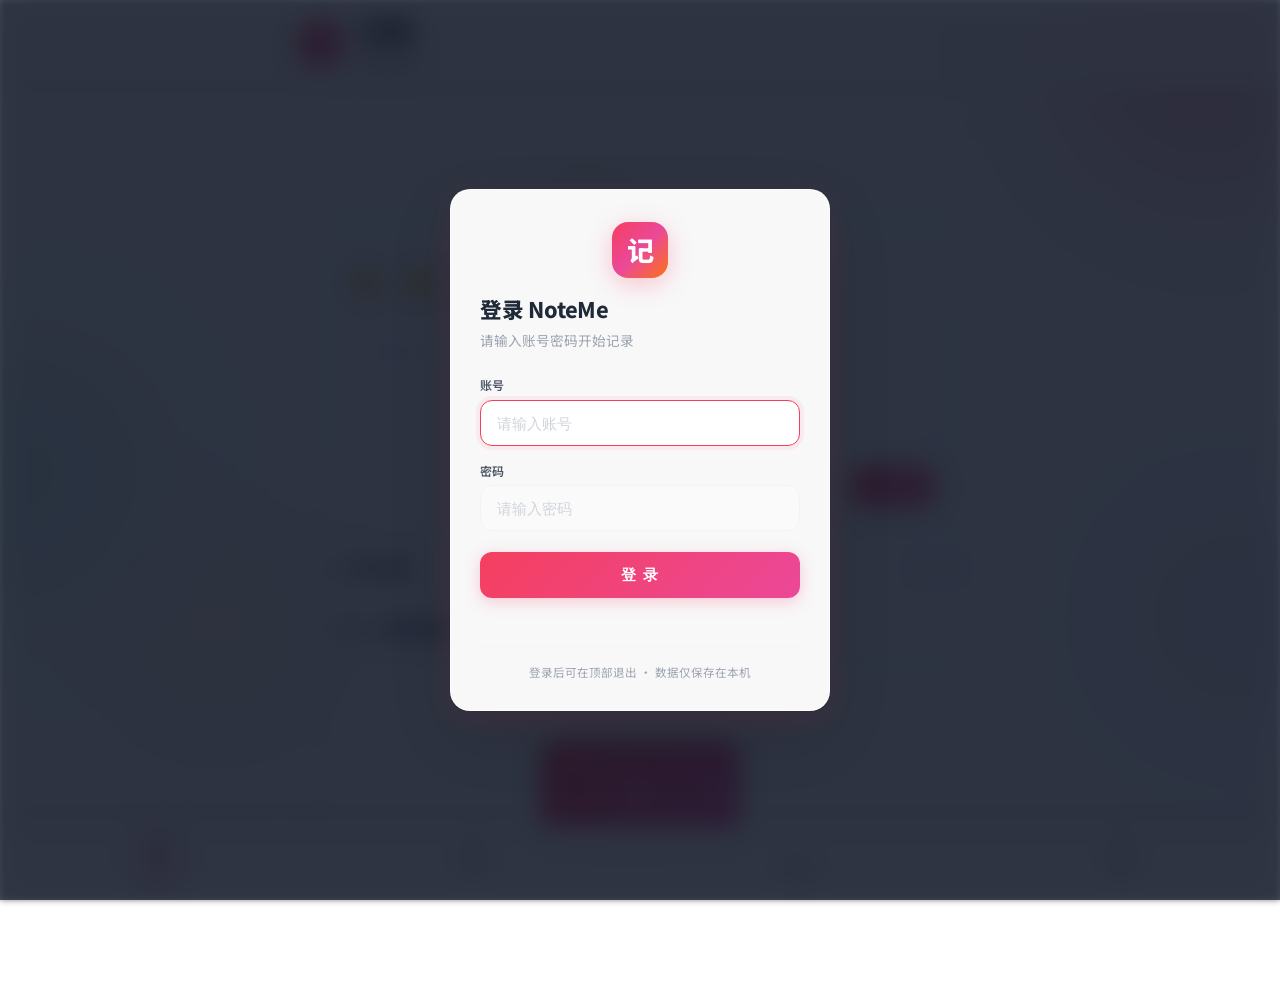
==== index.html @ 8d4f3862 "Update index.html: move todo calendar to bottom, rename to 待办日历, move 我的目标 to header" ====
<!DOCTYPE html>
<html lang="zh-CN">
<head>
  <meta charset="UTF-8">
  <meta name="viewport" content="width=device-width, initial-scale=1.0">
  <title>记我 Noteme · 记录即自我</title>
  <link rel="preconnect" href="https://fonts.googleapis.com">
  <link rel="preconnect" href="https://fonts.gstatic.com" crossorigin>
  <link href="https://fonts.googleapis.com/css2?family=Noto+Sans+SC:wght@300;400;500;600;700&family=Varela+Round&display=swap" rel="stylesheet">
  <style>
    /* ═══════════════════════════════════════════
       NOTE ME · ShadcnUI 风格
       设计方向：极简 · 干净 · 专业 · 现代SaaS
    ═══════════════════════════════════════════ */

    /* ── 字体加载 ── */
    @import url('https://fonts.googleapis.com/css2?family=Noto+Sans+SC:wght@300;400;500;600;700&display=swap');

    :root {
      /* ═══════════════════════════════════════════
         记我 Design System v1.0
         黑白灰主色 · 红粉CTA · 极简SaaS
      ═══════════════════════════════════════════ */
      
      /* 背景色 */
      --bg-main: #ffffff;
      --bg-secondary: #F9FAFB;    /* gray-50: AI建议背景、统计标签 */
      --bg-tertiary: #F3F4F6;     /* gray-100: 骨架屏 */
      --bg-card: #ffffff;
      --bg-primary: #ffffff;
      
      /* ════ CTA 红粉渐变（唯一强调色）════ */
      --cta: #F43F5E;             /* rose-500: CTA渐变起点 */
      --cta-light: #FB7185;       /* rose-400: 开心情绪、关键词标签 */
      --cta-soft: #fecdd3;
      --cta-pale: #fff1f2;
      --cta-dark: #E11D48;        /* rose-600: CTA hover起点 */
      --pink-500: #EC4899;        /* CTA渐变终点 */
      --pink-600: #DB2777;        /* CTA hover终点 */
      --primary: #F43F5E;
      --primary-light: #FB7185;
      --primary-dark: #E11D48;
      
      /* ════ 文字色 - Gray阶梯 ════ */
      --text-primary: #111827;    /* gray-900: 品牌标题、导航激活 */
      --text-secondary: #6B7280;  /* gray-500: 正文描述、次级文字 */
      --text-muted: #9CA3AF;      /* gray-400: 平静情绪、次级图标 */
      --text-light: #9CA3AF;      /* gray-400: 同muted */
      --text-placeholder: #D1D5DB;/* gray-300: 占位符 */
      
      /* ════ 边框色 ════ */
      --border: #E5E7EB;          /* gray-200: 卡片边框、分割线 */
      --border-light: #F3F4F6;    /* gray-100 */
      --border-focus: #FDA4AF;    /* rose-300: 输入框聚焦环 */
      
      /* ════ 情绪色 ════ */
      --mood-happy: #FB7185;      /* rose-400 */
      --mood-calm: #9CA3AF;       /* gray-400 */
      --mood-excited: #FBBF24;    /* amber */
      --mood-tired: #94A3B8;      /* gray-blue */
      --mood-sad: #7DD3FC;        /* blue */
      --mood-anxious: #FDBA74;    /* orange */
      --mood-neutral: #D1D5DB;    /* gray-300 */
      
      /* ════ 辅助色 ════ */
      --success: #6B7280;         /* 极简风格下成功用gray-500 */
      --peach-dark: #6B7280;      /* 统一灰度 */
      
      /* ════ 阴影系统 - 极轻 ════ */
      --shadow-xs: 0 1px 3px rgba(0, 0, 0, 0.04), 0 1px 2px rgba(0, 0, 0, 0.02);
      --shadow-sm: 0 1px 3px rgba(0, 0, 0, 0.04), 0 1px 2px rgba(0, 0, 0, 0.02);
      --shadow-md: 0 4px 12px rgba(0, 0, 0, 0.06), 0 2px 4px rgba(0, 0, 0, 0.03);
      --shadow-lg: 0 8px 24px rgba(0, 0, 0, 0.08);
      --shadow-xl: 0 8px 24px rgba(0, 0, 0, 0.08);
      --shadow-cta: 0 1px 2px rgba(244, 63, 94, 0.15);
      --shadow-cta-hover: 0 4px 12px rgba(244, 63, 94, 0.25);
      
      /* ════ 圆角系统 ════ */
      --radius-sm: 8px;           /* 小按钮、图标按钮 */
      --radius: 8px;
      --radius-md: 12px;          /* 情绪标签、统计标签 */
      --radius-lg: 16px;          /* 卡片、输入框 */
      --radius-xl: 20px;          /* 大卡片 */
      --radius-full: 9999px;      /* 圆形标签 */

      /* ════ CTA 渐变 ════ */
      --gradient-cta: linear-gradient(135deg, #F43F5E 0%, #EC4899 100%);
      --gradient-cta-hover: linear-gradient(135deg, #E11D48 0%, #DB2777 100%);
      
      /* ════ 过渡 ════ */
      --ease-out: cubic-bezier(0.4, 0, 0.2, 1);
      --ease-in: cubic-bezier(0.4, 0, 1, 1);
      --ease-soft: cubic-bezier(0.4, 0, 0.2, 1);
      --duration-fast: 150ms;
      --duration-normal: 200ms;
    }

    * {
      margin: 0;
      padding: 0;
      box-sizing: border-box;
    }

    html {
      scroll-behavior: smooth;
    }

    body {
      font-family: -apple-system, BlinkMacSystemFont, 'Segoe UI Emoji', 'Segoe UI Symbol', 'Noto Color Emoji', 'Apple Color Emoji', 'Noto Sans SC', 'Varela Round', sans-serif;
      background: var(--gradient-warm);
      background-attachment: fixed;
      color: var(--text-primary);
      line-height: 1.6;
      min-height: 100vh;
      padding-bottom: 100px;
      position: relative;
      overflow-x: hidden;
      -webkit-font-smoothing: antialiased;
      -moz-osx-font-smoothing: grayscale;
    }

    /* ═══════════════════════════════════════════
       浮动装饰彩球 - 可爱艺术感
    ═══════════════════════════════════════════ */
    .deco-balls {
      position: fixed;
      inset: 0;
      z-index: 0;
      pointer-events: none;
      overflow: hidden;
    }
    .deco-ball {
      position: absolute;
      border-radius: 50%;
      filter: blur(60px);
      opacity: 0.35;
      animation: floatBall 20s ease-in-out infinite;
    }
    .deco-ball:nth-child(1) {
      width: 300px; height: 300px;
      background: linear-gradient(135deg, #FF6B8A, #FF85A2);
      top: -100px; right: -80px;
      animation-delay: 0s;
      animation-duration: 25s;
    }
    .deco-ball:nth-child(2) {
      width: 250px; height: 250px;
      background: linear-gradient(135deg, #7FDBCB, #B8EDE3);
      top: 40%; left: -100px;
      animation-delay: -5s;
      animation-duration: 30s;
    }
    .deco-ball:nth-child(3) {
      width: 200px; height: 200px;
      background: linear-gradient(135deg, #C9B6E4, #DDD0EC);
      bottom: 20%; right: -60px;
      animation-delay: -10s;
      animation-duration: 22s;
    }
    .deco-ball:nth-child(4) {
      width: 180px; height: 180px;
      background: linear-gradient(135deg, #FFCBA4, #FFE0C7);
      top: 60%; left: 10%;
      animation-delay: -15s;
      animation-duration: 28s;
    }
    .deco-ball:nth-child(5) {
      width: 150px; height: 150px;
      background: linear-gradient(135deg, #FFE66D, #FFF0A8);
      top: 20%; left: 40%;
      animation-delay: -8s;
      animation-duration: 26s;
    }
    @keyframes floatBall {
      0%, 100% { transform: translate(0, 0) scale(1); }
      25% { transform: translate(30px, -40px) scale(1.1); }
      50% { transform: translate(-20px, 20px) scale(0.95); }
      75% { transform: translate(40px, 30px) scale(1.05); }
    }

    /* 闪光星星装饰 */
    .sparkle {
      position: fixed;
      pointer-events: none;
      z-index: 0;
      animation: sparkleAnim 4s ease-in-out infinite;
    }
    .sparkle::before {
      content: '✦';
      font-size: 1.2rem;
      background: var(--gradient-rainbow);
      -webkit-background-clip: text;
      -webkit-text-fill-color: transparent;
      background-clip: text;
    }
    .sparkle:nth-child(6) { top: 15%; left: 8%; animation-delay: 0s; }
    .sparkle:nth-child(7) { top: 35%; right: 12%; animation-delay: -1.5s; }
    .sparkle:nth-child(8) { top: 55%; left: 15%; animation-delay: -3s; }
    .sparkle:nth-child(9) { top: 75%; right: 8%; animation-delay: -0.5s; }
    .sparkle:nth-child(10) { top: 25%; left: 60%; animation-delay: -2s; }
    @keyframes sparkleAnim {
      0%, 100% { opacity: 0.3; transform: scale(0.8) rotate(0deg); }
      50% { opacity: 0.8; transform: scale(1.2) rotate(180deg); }
    }

    /* ── 页面入场动画 ── */
    @keyframes fadeIn {
      from { opacity: 0; }
      to { opacity: 1; }
    }
    @keyframes fadeUp {
      from { opacity: 0; transform: translateY(10px); }
      to { opacity: 1; transform: translateY(0); }
    }
    @keyframes slideIn {
      from { opacity: 0; transform: translateY(-8px); }
      to { opacity: 1; transform: translateY(0); }
    }

    .animate-item {
      animation: fadeUp 0.4s var(--ease-out) both;
    }
    .animate-item:nth-child(1) { animation-delay: 0.05s; }
    .animate-item:nth-child(2) { animation-delay: 0.1s; }
    .animate-item:nth-child(3) { animation-delay: 0.15s; }
    .animate-item:nth-child(4) { animation-delay: 0.2s; }
    .animate-item:nth-child(5) { animation-delay: 0.25s; }

    @media (prefers-reduced-motion: reduce) {
      *, *::before, *::after {
        animation-duration: 0.01ms !important;
        transition-duration: 0.01ms !important;
      }
    }

    /* ═══════════════════════════════════════════
       背景层
    ═══════════════════════════════════════════ */
    .bg-warm-gradient {
      position: fixed;
      inset: 0;
      z-index: -1;
      background: var(--bg-secondary);
    }

    /* ═══════════════════════════════════════════
       Header
    ═══════════════════════════════════════════ */
    .header {
      background: rgba(255, 248, 245, 0.85);
      backdrop-filter: blur(20px);
      -webkit-backdrop-filter: blur(20px);
      border-bottom: 1px solid var(--border);
      padding: 1rem 1.5rem;
      position: relative;
      z-index: 100;
      box-shadow: var(--shadow-xs);
    }

    .header-content {
      max-width: 680px;
      margin: 0 auto;
      display: flex;
      justify-content: space-between;
      align-items: center;
    }

    .logo {
      display: flex;
      align-items: center;
      gap: 1rem;
    }

    .logo-icon {
      width: 42px;
      height: 42px;
      background: var(--gradient-cta);
      border-radius: 14px;
      display: flex;
      align-items: center;
      justify-content: center;
      color: white;
      font-size: 1.2rem;
      font-weight: 600;
      transition: all var(--duration-normal) var(--ease-bounce);
      box-shadow: 0 4px 12px rgba(255, 107, 138, 0.3);
      animation: logoBreath 3s ease-in-out infinite;
    }

    @keyframes logoBreath {
      0%, 100% { transform: scale(1); box-shadow: 0 4px 12px rgba(255, 107, 138, 0.3); }
      50% { transform: scale(1.06); box-shadow: 0 6px 18px rgba(255, 107, 138, 0.4); }
    }

    .logo-icon:hover {
      animation: none;
      transform: scale(1.1) rotate(-5deg);
      box-shadow: 0 6px 20px rgba(255, 107, 138, 0.5);
    }

    .logo-text {
      font-size: 1.75rem;
      font-weight: 700;
      color: var(--text-primary);
      letter-spacing: -0.02em;
      line-height: 1.2;
    }

    .logo-text .tagline {
      font-size: 0.75rem;
      color: var(--text-secondary);
      font-weight: 400;
      display: block;
      margin-top: 6px;
      letter-spacing: 0.02em;
    }

    .header-actions {
      display: flex;
      gap: 0.5rem;
    }

    /* ═══════════════════════════════════════════
       按钮系统 · ShadcnUI 风格
    ═══════════════════════════════════════════ */
    .btn {
      display: inline-flex;
      align-items: center;
      gap: 0.5rem;
      padding: 0.625rem 1rem;
      border-radius: var(--radius-md);
      font-size: 0.875rem;
      font-weight: 600;
      cursor: pointer;
      transition: all var(--duration-normal) var(--ease-out);
      border: 1px solid var(--border);
      font-family: inherit;
      background: var(--bg-card);
      color: var(--text-secondary);
    }

    .btn:hover {
      background: var(--bg-tertiary);
      border-color: var(--text-light);
    }

    .btn:active {
      transform: scale(0.98);
    }

    .btn-primary {
      background: var(--gradient-cta);
      color: white;
      border: none;
      box-shadow: var(--shadow-cta);
      border-radius: var(--radius-lg);
      position: relative;
      overflow: hidden;
    }
    .btn-primary::before {
      content: '';
      position: absolute;
      top: 0; left: -100%;
      width: 100%; height: 100%;
      background: linear-gradient(90deg, transparent, rgba(255,255,255,0.3), transparent);
      transition: left 0.5s;
    }
    .btn-primary:hover::before {
      left: 100%;
    }

    .btn-primary:hover {
      background: var(--gradient-cta-hover);
      box-shadow: var(--shadow-cta-hover);
      transform: translateY(-2px) scale(1.02);
    }

    .btn-primary:active {
      transform: translateY(0) scale(0.97);
    }

    .btn-secondary {
      background: var(--bg-card);
      color: var(--text-secondary);
      border: 1px solid var(--border);
      box-shadow: var(--shadow-xs);
    }

    .btn-secondary:hover {
      background: var(--bg-tertiary);
      border-color: var(--text-light);
    }

    .btn-ghost {
      background: transparent;
      color: var(--text-muted);
      border: none;
    }

    .btn-ghost:hover {
      background: var(--bg-tertiary);
      color: var(--text-secondary);
    }

    .btn svg {
      width: 16px;
      height: 16px;
      flex-shrink: 0;
    }

    /* ═══════════════════════════════════════════
       主内容区
    ═══════════════════════════════════════════ */
    .main {
      max-width: 680px;
      margin: 0 auto;
      padding: 1.5rem 1.25rem calc(2rem + env(safe-area-inset-bottom));
      overflow-x: hidden;
    }

    /* ═══════════════════════════════════════════
       日期导航 · 卡片式
    ═══════════════════════════════════════════ */
    .date-nav {
      display: flex;
      align-items: center;
      justify-content: center;
      gap: 1.5rem;
      margin-bottom: 1.5rem;
      padding: 1.75rem 2rem;
      background: var(--gradient-card);
      backdrop-filter: blur(20px);
      -webkit-backdrop-filter: blur(20px);
      border-radius: var(--radius-xl);
      border: 1px solid var(--border);
      box-shadow: var(--shadow-sm), inset 0 1px 0 rgba(255,255,255,0.6);
      position: relative;
      overflow: hidden;
    }
    .date-nav::after {
      content: '';
      position: absolute;
      bottom: 0; left: 10%; right: 10%;
      height: 2px;
      background: var(--gradient-rainbow);
      opacity: 0.4;
      border-radius: 2px;
    }

    .date-nav-btn {
      width: 44px;
      height: 44px;
      border-radius: var(--radius-lg);
      display: flex;
      align-items: center;
      justify-content: center;
      background: var(--bg-card);
      border: 2px solid var(--border);
      cursor: pointer;
      transition: all var(--duration-normal) var(--ease-bounce);
      color: var(--text-secondary);
      flex-shrink: 0;
    }

    .date-nav-btn:hover {
      background: var(--gradient-cta);
      color: white;
      border-color: transparent;
      box-shadow: var(--shadow-cta);
      transform: scale(1.1);
    }

    .date-nav-btn:active {
      transform: scale(0.95);
    }

    .current-date {
      text-align: center;
      min-width: 120px;
    }

    .current-date .day {
      font-size: 2.75rem;
      font-weight: 700;
      color: var(--text-primary);
      line-height: 1;
      letter-spacing: -0.02em;
      display: inline-block;
      min-width: 2ch;
      text-align: center;
    }

    .current-date .day.is-today {
      font-size: 3rem;
      color: var(--cta);
      filter: drop-shadow(0 2px 8px rgba(255, 107, 138, 0.3));
    }

    .current-date .day.is-future {
      color: var(--text-secondary);
    }

    .current-date .day.is-past {
      color: var(--text-muted);
    }

    .current-date .date-full {
      font-size: 0.8rem;
      color: var(--text-muted);
      margin-top: 0.35rem;
      font-weight: 400;
    }

    .current-date .date-full.is-today {
      color: var(--text-secondary);
      font-weight: 500;
    }

    .current-date .day.is-future { color: var(--text-secondary); }
    .current-date .date-full.is-future { color: var(--text-muted); }
    .current-date .day.is-past { color: var(--text-muted); }
    .current-date .date-full.is-past { color: var(--text-light); }

    .today-label {
      display: none;
    }

    /* ═══════════════════════════════════════════
       快捷操作卡片
    ═══════════════════════════════════════════ */
    .quick-actions {
      display: grid;
      grid-template-columns: repeat(3, 1fr);
      gap: 1rem;
      margin-bottom: 1.5rem;
    }

    .quick-action-card {
      background: var(--gradient-card);
      backdrop-filter: blur(12px);
      -webkit-backdrop-filter: blur(12px);
      border: 1px solid var(--border);
      border-radius: var(--radius-xl);
      padding: 1.5rem 1rem;
      cursor: pointer;
      transition: all var(--duration-normal) var(--ease-bounce);
      box-shadow: var(--shadow-xs), inset 0 1px 0 rgba(255,255,255,0.5);
      text-align: center;
      position: relative;
      overflow: hidden;
    }
    .quick-action-card::before {
      content: '';
      position: absolute;
      top: 0; left: 0; right: 0;
      height: 3px;
      background: var(--gradient-rainbow);
      opacity: 0.3;
    }

    .quick-action-card:hover {
      border-color: var(--cta-soft);
      box-shadow: var(--shadow-md), inset 0 1px 0 rgba(255,255,255,0.7);
      transform: translateY(-5px) scale(1.03);
    }

    .quick-action-card .icon {
      width: 40px;
      height: 40px;
      border-radius: var(--radius);
      display: flex;
      align-items: center;
      justify-content: center;
      margin: 0 auto 0.75rem;
      transition: transform var(--duration-normal) var(--ease-out);
    }

    .quick-action-card:hover .icon {
      transform: scale(1.08);
    }

    .quick-action-card .icon svg {
      width: 20px;
      height: 20px;
    }

    .quick-action-card .icon.coral {
      background: linear-gradient(135deg, var(--cta-pale), var(--cta-soft));
      color: var(--cta);
    }

    .quick-action-card .icon.green {
      background: linear-gradient(135deg, var(--mint-pale), var(--mint-light));
      color: var(--mint);
    }

    .quick-action-card .icon.orange {
      background: linear-gradient(135deg, var(--peach-pale), var(--peach-light));
      color: var(--peach-dark);
    }

    .quick-action-card .icon.lavender {
      background: linear-gradient(135deg, var(--lavender-pale), var(--lavender-light));
      color: var(--lavender);
    }

    .quick-action-card h3 {
      font-size: 0.9rem;
      font-weight: 600;
      margin-bottom: 0.2rem;
      color: var(--text-primary);
    }

    .quick-action-card p {
      font-size: 0.75rem;
      color: var(--text-muted);
    }

    /* ═══════════════════════════════════════════
       记录输入区
    ═══════════════════════════════════════════ */
    .entry-section {
      background: var(--gradient-card);
      backdrop-filter: blur(20px);
      -webkit-backdrop-filter: blur(20px);
      border: 1px solid var(--border);
      border-radius: var(--radius-xl);
      padding: 1.5rem;
      margin-bottom: 1.5rem;
      box-shadow: var(--shadow-sm), inset 0 1px 0 rgba(255,255,255,0.6);
      transition: all var(--duration-normal) var(--ease-out);
    }
    .entry-section:hover {
      box-shadow: var(--shadow-md), inset 0 1px 0 rgba(255,255,255,0.8);
      transform: translateY(-2px);
    }

    .entry-header {
      display: flex;
      align-items: center;
      gap: 0.75rem;
      margin-bottom: 1rem;
    }

    .entry-header svg {
      width: 20px;
      height: 20px;
      color: var(--text-secondary);
      flex-shrink: 0;
    }

    .entry-header h2 {
      font-size: 1.0625rem;
      font-weight: 600;
      color: var(--text-primary);
      letter-spacing: -0.01em;
    }

    .entry-textarea {
      width: 100%;
      min-height: 100px;
      padding: 1rem 1.25rem;
      border: 2px solid var(--border);
      border-radius: var(--radius-lg);
      font-size: 0.95rem;
      font-family: inherit;
      resize: vertical;
      transition: all var(--duration-normal) var(--ease-out);
      background: rgba(255, 255, 255, 0.7);
      line-height: 1.7;
      color: var(--text-primary);
    }

    .entry-textarea:focus {
      outline: none;
      border-color: var(--cta-light);
      box-shadow: 0 0 0 4px rgba(255, 143, 163, 0.15);
      background: rgba(255, 255, 255, 0.9);
    }

    .entry-textarea::placeholder {
      color: var(--text-placeholder);
      font-style: italic;
    }

    .entry-textarea.main-input {
      min-height: 120px;
      font-size: 1rem;
    }

    .entry-footer {
      display: flex;
      justify-content: space-between;
      align-items: center;
      margin-top: 1rem;
      flex-wrap: wrap;
      gap: 0.75rem;
    }

    .entry-tips {
      font-size: 0.75rem;
      color: var(--text-light);
      flex: 1;
      min-width: 200px;
    }

    /* 心情选择器 */
    .mood-selector {
      display: flex;
      gap: 0.5rem;
      flex-wrap: wrap;
    }

    .mood-selector-outer {
      display: flex;
      align-items: center;
      justify-content: center;
      gap: 0.75rem;
      margin-bottom: 1rem;
    }

    .mood-btn {
      width: 44px;
      height: 44px;
      border: 2px solid var(--border);
      border-radius: var(--radius-lg);
      background: var(--bg-card);
      cursor: pointer;
      font-size: 1.4rem;
      display: flex;
      align-items: center;
      justify-content: center;
      transition: all var(--duration-fast) var(--ease-bounce);
      padding: 0;
    }

    .mood-btn:hover {
      border-color: var(--cta-light);
      background: var(--cta-pale);
      transform: scale(1.15) rotate(-5deg);
      box-shadow: 0 4px 12px rgba(255, 107, 138, 0.2);
    }

    .mood-btn.selected {
      border-color: var(--cta);
      background: var(--gradient-cta);
      box-shadow: 0 4px 16px rgba(255, 107, 138, 0.3);
      transform: scale(1.1);
    }

    /* 标签选择器 */
    .tag-selector {
      display: flex;
      gap: 0.5rem;
      flex-wrap: wrap;
      margin-bottom: 1rem;
    }

    .tag-chip {
      padding: 0.4rem 0.85rem;
      border-radius: var(--radius-full);
      font-size: 0.8rem;
      border: 1px solid var(--border);
      cursor: pointer;
      transition: all var(--duration-fast) var(--ease-bounce);
      color: var(--text-secondary);
      background: var(--bg-card);
    }

    .tag-chip:hover {
      border-color: var(--cta-light);
      color: var(--cta);
      background: var(--cta-pale);
      transform: scale(1.05);
    }

    .tag-chip.active {
      background: var(--gradient-cta);
      border-color: transparent;
      color: white;
      box-shadow: 0 2px 8px rgba(255, 107, 138, 0.25);
    }

    /* ═══════════════════════════════════════════
       记录列表
    ═══════════════════════════════════════════ */
    .entries-section {
      margin-bottom: 1.5rem;
    }

    .section-header {
      display: flex;
      justify-content: space-between;
      align-items: center;
      margin-bottom: 0.75rem;
      padding-bottom: 0.5rem;
      border-bottom: 1px solid var(--border-light);
    }

    .section-title {
      display: flex;
      align-items: center;
      gap: 0.5rem;
      font-size: 1.0625rem;
      font-weight: 600;
      color: var(--text-primary);
      letter-spacing: -0.01em;
    }

    .section-title svg {
      width: 16px;
      height: 16px;
      color: var(--text-muted);
    }

    .entry-card {
      background: var(--gradient-card);
      backdrop-filter: blur(16px);
      -webkit-backdrop-filter: blur(16px);
      border: 1px solid var(--border);
      border-radius: var(--radius-xl);
      padding: 1.5rem;
      margin-bottom: 1rem;
      transition: all var(--duration-normal) var(--ease-out);
      box-shadow: var(--shadow-xs), inset 0 1px 0 rgba(255,255,255,0.5);
      animation: bounceIn 0.5s var(--ease-out) both;
      position: relative;
      overflow: hidden;
    }
    .entry-card::before {
      content: '';
      position: absolute;
      top: 0; left: 0; right: 0;
      height: 3px;
      background: var(--gradient-rainbow);
      opacity: 0.6;
      border-radius: var(--radius-xl) var(--radius-xl) 0 0;
    }

    .entry-card:hover {
      border-color: var(--cta-soft);
      box-shadow: var(--shadow-md), inset 0 1px 0 rgba(255,255,255,0.7);
      transform: translateY(-3px) scale(1.005);
    }

    @keyframes bounceIn {
      0% { opacity: 0; transform: translateY(20px) scale(0.95); }
      60% { transform: translateY(-4px) scale(1.01); }
      100% { opacity: 1; transform: translateY(0) scale(1); }
    }

    .entry-card-header {
      display: flex;
      justify-content: space-between;
      align-items: flex-start;
      margin-bottom: 0.75rem;
    }

    .entry-time {
      font-size: 0.75rem;
      color: var(--text-muted);
      background: var(--bg-tertiary);
      padding: 0.25rem 0.6rem;
      border-radius: var(--radius-sm);
      font-family: 'SF Mono', monospace;
    }

    .entry-content {
      font-size: 0.95rem;
      color: var(--text-primary);
      white-space: pre-wrap;
      line-height: 1.7;
    }

    .entry-actions {
      display: flex;
      gap: 0.5rem;
      margin-top: 0.75rem;
      padding-top: 0.75rem;
      border-top: 1px solid var(--border-light);
    }

    .entry-actions button {
      padding: 0.35rem 0.75rem;
      font-size: 0.8rem;
    }

    /* 收藏星星 */
    .entry-star {
      color: var(--text-light);
      transition: all var(--duration-fast) var(--ease-out);
      cursor: pointer;
    }
    .entry-star:hover {
      color: var(--cta);
      transform: scale(1.2);
    }
    .entry-star.starred {
      color: var(--cta);
    }

    /* ═══════════════════════════════════════════
       弹窗 Modal
    ═══════════════════════════════════════════ */
    .modal-overlay {
      position: fixed;
      top: 0;
      left: 0;
      right: 0;
      bottom: 0;
      background: rgba(15, 23, 42, 0.4);
      backdrop-filter: blur(4px);
      display: flex;
      align-items: center;
      justify-content: center;
      z-index: 1000;
      opacity: 0;
      visibility: hidden;
      transition: all var(--duration-normal) var(--ease-out);
      padding: 1rem;
    }

    .modal-overlay.active {
      opacity: 1;
      visibility: visible;
    }

    .modal {
      background: var(--gradient-card);
      backdrop-filter: blur(24px);
      -webkit-backdrop-filter: blur(24px);
      border-radius: var(--radius-xl);
      width: 100%;
      max-width: 560px;
      max-height: 90vh;
      overflow: hidden;
      transform: translateY(16px) scale(0.98);
      transition: all var(--duration-normal) var(--ease-out);
      box-shadow: var(--shadow-xl), inset 0 1px 0 rgba(255,255,255,0.6);
      border: 1px solid var(--border);
    }

    .modal-overlay.active .modal {
      transform: translateY(0) scale(1);
    }

    .modal-header {
      display: flex;
      justify-content: space-between;
      align-items: center;
      padding: 1.25rem 1.5rem;
      border-bottom: 1px solid var(--border);
    }

    .modal-title {
      display: flex;
      align-items: center;
      gap: 0.75rem;
      font-size: 1.05rem;
      font-weight: 600;
      color: var(--text-primary);
    }

    .modal-title svg {
      width: 20px;
      height: 20px;
      color: var(--text-secondary);
    }

    .modal-close {
      width: 32px;
      height: 32px;
      border-radius: var(--radius);
      display: flex;
      align-items: center;
      justify-content: center;
      background: transparent;
      border: none;
      cursor: pointer;
      color: var(--text-muted);
      transition: all var(--duration-fast) var(--ease-out);
    }

    .modal-close:hover {
      background: var(--bg-tertiary);
      color: var(--text-primary);
    }

    .modal-body {
      padding: 1.5rem;
      max-height: calc(90vh - 140px);
      overflow-y: auto;
    }

    .modal-footer {
      padding: 1rem 1.5rem;
      border-top: 1px solid var(--border);
      display: flex;
      justify-content: flex-end;
      gap: 0.75rem;
      background: var(--bg-secondary);
    }

    /* ═══════════════════════════════════════════
       复盘问题表单
    ═══════════════════════════════════════════ */
    .review-question {
      margin-bottom: 1.25rem;
    }

    .review-question label {
      display: block;
      font-weight: 500;
      margin-bottom: 0.5rem;
      color: var(--text-primary);
      font-size: 0.9rem;
    }

    .review-question label .hint {
      font-weight: 400;
      color: var(--text-muted);
      font-size: 0.8rem;
    }

    .review-question input,
    .review-question textarea,
    .review-question select {
      width: 100%;
      padding: 0.75rem 1rem;
      border: 1px solid var(--border);
      border-radius: var(--radius);
      font-size: 0.9rem;
      transition: all var(--duration-fast) var(--ease-out);
      background: var(--bg-secondary);
      color: var(--text-primary);
      font-family: inherit;
    }

    .review-question input:focus,
    .review-question textarea:focus,
    .review-question select:focus {
      outline: none;
      border-color: var(--border-focus);
      box-shadow: 0 0 0 3px rgba(251, 113, 133, 0.1);
    }

    .review-question textarea {
      min-height: 80px;
      resize: vertical;
    }

    /* ═══════════════════════════════════════════
       AI 总结卡片
    ═══════════════════════════════════════════ */
    .ai-summary {
      background: var(--bg-card);
      border: 1px solid var(--border);
      border-radius: var(--radius-lg);
      padding: 1.5rem;
      margin-top: 1rem;
      box-shadow: var(--shadow-sm);
    }

    .ai-summary-header {
      display: flex;
      align-items: center;
      gap: 0.5rem;
      margin-bottom: 1rem;
      color: var(--text-secondary);
      font-weight: 600;
      font-size: 0.9rem;
    }

    .ai-summary-header svg {
      width: 18px;
      height: 18px;
      color: var(--text-muted);
    }

    .ai-summary-content {
      font-size: 0.9rem;
      line-height: 1.7;
      color: var(--text-primary);
    }

    .ai-summary-content h4 {
      color: var(--text-primary);
      margin-top: 1rem;
      margin-bottom: 0.5rem;
      font-size: 0.95rem;
    }

    .ai-summary-content h4:first-child {
      margin-top: 0;
    }

    .ai-summary-content ul {
      margin-left: 1.25rem;
    }

    .ai-summary-content li {
      margin-bottom: 0.3rem;
    }

    /* ═══════════════════════════════════════════
       周复盘
    ═══════════════════════════════════════════ */
    .week-grid {
      display: grid;
      grid-template-columns: repeat(7, 1fr);
      gap: 0.4rem;
      margin-bottom: 1.5rem;
    }

    .week-day {
      text-align: center;
      padding: 0.75rem 0.2rem;
      border-radius: var(--radius-lg);
      background: var(--bg-tertiary);
      border: 1px solid transparent;
      transition: all var(--duration-normal) var(--ease-bounce);
    }

    .week-day.active {
      background: var(--gradient-card);
      border-color: var(--cta-light);
      box-shadow: var(--shadow-sm), inset 0 1px 0 rgba(255,255,255,0.5);
    }

    .week-day.active:hover {
      transform: translateY(-4px) scale(1.05);
      box-shadow: var(--shadow-md);
    }
    .week-day.has-entry .day-date {
      background: var(--gradient-cta);
      -webkit-background-clip: text;
      -webkit-text-fill-color: transparent;
      background-clip: text;
      font-weight: 700;
    }

    .week-day .day-name {
      font-size: 0.7rem;
      color: var(--text-muted);
      margin-bottom: 0.3rem;
    }

    .week-day .day-date {
      font-size: 0.95rem;
      font-weight: 600;
      color: var(--text-secondary);
    }

    .week-day.has-entry .day-date {
      color: var(--text-primary);
    }

    /* 历史记录 */
    .history-section {
      margin-top: 1.5rem;
    }

    .history-date-group {
      margin-bottom: 1.5rem;
    }

    .history-date {
      font-size: 0.9rem;
      font-weight: 600;
      color: var(--text-secondary);
      margin-bottom: 0.75rem;
      padding-bottom: 0.5rem;
      border-bottom: 1px solid var(--border-light);
      display: flex;
      align-items: center;
      gap: 0.5rem;
    }

    .history-date::before {
      content: '';
      width: 6px;
      height: 6px;
      border-radius: 50%;
      background: var(--text-light);
      flex-shrink: 0;
    }

    /* ═══════════════════════════════════════════
       每周高光 · 可交互层叠卡片（扑克牌堆叠效果）
    ═══════════════════════════════════════════ */
    .highlight-stack {
      position: relative;
      height: 200px;
      perspective: 800px;
    }
    .highlight-stack-card {
      position: absolute;
      left: 0;
      right: 0;
      padding: 0.85rem 1rem;
      border-radius: 14px;
      background: #fff;
      border: 1px solid #F3F4F6;
      transition: all 0.5s cubic-bezier(0.34, 1.56, 0.64, 1);
      cursor: pointer;
      box-shadow: 0 4px 16px rgba(0,0,0,0.06);
    }
    /* data-stack-order 控制堆叠位置，0=最前 */
    .highlight-stack-card[data-stack-order="0"] { top: 0px;   transform: scale(1.00); z-index: 10; box-shadow: 0 10px 32px rgba(0,0,0,0.12); opacity: 1; }
    .highlight-stack-card[data-stack-order="1"] { top: 14px;  transform: scale(0.95); z-index: 9;  box-shadow: 0 7px 22px rgba(0,0,0,0.09); opacity: 0.88; }
    .highlight-stack-card[data-stack-order="2"] { top: 28px;  transform: scale(0.90); z-index: 8;  box-shadow: 0 5px 16px rgba(0,0,0,0.07); opacity: 0.76; }
    .highlight-stack-card[data-stack-order="3"] { top: 42px;  transform: scale(0.85); z-index: 7;  box-shadow: 0 3px 10px rgba(0,0,0,0.05); opacity: 0.64; }
    .highlight-stack-card[data-stack-order="4"] { top: 56px;  transform: scale(0.80); z-index: 6;  box-shadow: 0 2px 6px rgba(0,0,0,0.04); opacity: 0.52; }
    .highlight-stack-card[data-stack-order="5"] { top: 70px;  transform: scale(0.75); z-index: 5;  box-shadow: 0 1px 4px rgba(0,0,0,0.03); opacity: 0.40; }
    .highlight-stack-card:hover {
      border-color: #FECDD3;
    }
    .highlight-stack-card .stack-header {
      display: flex;
      align-items: center;
      gap: 0.5rem;
      margin-bottom: 0.15rem;
    }
    .highlight-stack-card .stack-emoji {
      font-size: 1.3rem;
      line-height: 1;
    }
    .highlight-stack-card .stack-day {
      font-size: 0.72rem;
      color: #FB7185;
      font-weight: 600;
    }
    .highlight-stack-card .stack-text {
      font-size: 0.85rem;
      color: #374151;
      line-height: 1.5;
      padding-left: 1.8rem;
    }
    .highlight-stack-card .stack-bar {
      height: 2.5px;
      border-radius: 2px;
      margin-top: 0.5rem;
      background: linear-gradient(90deg, #FB7185, #FDA4AF);
      transition: opacity 0.3s;
    }
    .highlight-stack-card[data-stack-order="0"] .stack-bar { opacity: 1; }
    .highlight-stack-card[data-stack-order="1"] .stack-bar { opacity: 0.7; }
    .highlight-stack-card[data-stack-order="2"] .stack-bar { opacity: 0.5; }
    .highlight-stack-card[data-stack-order="3"] .stack-bar { opacity: 0.35; }
    .highlight-stack-card[data-stack-order="4"] .stack-bar { opacity: 0.2; }
    .highlight-stack-card[data-stack-order="5"] .stack-bar { opacity: 0.1; }

    /* AI精选高光插画区 */
    .ai-highlight-pick {
      background: linear-gradient(135deg, #FFF0F2 0%, #FFFBFC 100%);
      border: 1px solid #FECDD3;
      border-radius: 16px;
      padding: 1rem;
      margin-bottom: 1.2rem;
      display: flex;
      gap: 1rem;
      align-items: center;
    }
    .ai-highlight-pick .pick-image {
      width: 100px;
      height: 100px;
      border-radius: 14px;
      object-fit: cover;
      flex-shrink: 0;
      background: #FFF0F2;
      box-shadow: 0 4px 12px rgba(251,113,133,0.15);
    }
    .ai-highlight-pick .pick-image.placeholder {
      display: flex;
      align-items: center;
      justify-content: center;
      font-size: 2.5rem;
    }
    .ai-highlight-pick .pick-content {
      flex: 1;
      min-width: 0;
    }
    .ai-highlight-pick .pick-label {
      font-size: 0.7rem;
      color: #FB7185;
      font-weight: 600;
      margin-bottom: 0.2rem;
      display: flex;
      align-items: center;
      gap: 0.3rem;
    }
    .ai-highlight-pick .pick-text {
      font-size: 0.9rem;
      color: #374151;
      font-weight: 600;
      line-height: 1.5;
    }
    .ai-highlight-pick .pick-sub {
      font-size: 0.75rem;
      color: #9CA3AF;
      margin-top: 0.3rem;
    }

    @media (max-width: 480px) {
      .ai-highlight-pick {
        flex-direction: column;
        text-align: center;
      }
      .ai-highlight-pick .pick-image {
        width: 120px;
        height: 120px;
      }
      .highlight-stack {
        height: 180px;
      }
      .highlight-stack-card[data-stack-order="0"] { top: 0px;  transform: scale(1.00); }
      .highlight-stack-card[data-stack-order="1"] { top: 12px; transform: scale(0.94); }
      .highlight-stack-card[data-stack-order="2"] { top: 24px; transform: scale(0.88); }
      .highlight-stack-card[data-stack-order="3"] { top: 36px; transform: scale(0.82); }
      .highlight-stack-card[data-stack-order="4"] { top: 48px; transform: scale(0.76); }
      .highlight-stack-card[data-stack-order="5"] { top: 60px; transform: scale(0.70); }
    }

    /* ═══════════════════════════════════════════
       空状态
    ═══════════════════════════════════════════ */
    .empty-state {
      text-align: center;
      padding: 3rem 1.5rem;
      color: var(--text-muted);
    }

    .empty-state svg {
      width: 56px;
      height: 56px;
      margin-bottom: 1rem;
      opacity: 0.5;
      color: var(--cta-light);
    }

    .empty-state h3 {
      font-size: 1rem;
      color: var(--text-secondary);
      margin-bottom: 0.35rem;
    }

    .empty-state p {
      font-size: 0.85rem;
      color: var(--text-muted);
    }

    /* 加载动画 */
    .loading {
      display: flex;
      align-items: center;
      justify-content: center;
      gap: 0.75rem;
      padding: 2rem;
      color: var(--text-muted);
    }

    .spinner {
      width: 24px;
      height: 24px;
      border: 3px solid var(--cta-pale);
      border-top-color: var(--cta);
      border-right-color: var(--lavender);
      border-radius: 50%;
      animation: spin 0.8s linear infinite;
    }

    @keyframes spin {
      to { transform: rotate(360deg); }
    }

    /* ═══════════════════════════════════════════
       标签导航
    ═══════════════════════════════════════════ */
    .tab-nav {
      display: flex;
      gap: 0.4rem;
      margin-bottom: 1.5rem;
      padding: 0.4rem;
      background: var(--bg-tertiary);
      border-radius: var(--radius-lg);
      border: 1px solid var(--border);
    }

    .tab-btn {
      flex: 1;
      padding: 0.6rem 0.75rem;
      background: transparent;
      border: none;
      font-size: 0.85rem;
      font-weight: 500;
      color: var(--text-muted);
      cursor: pointer;
      border-radius: var(--radius);
      transition: all var(--duration-fast) var(--ease-bounce);
      display: flex;
      align-items: center;
      justify-content: center;
      gap: 0.35rem;
    }

    .tab-btn svg {
      width: 14px;
      height: 14px;
    }

    .tab-btn:hover {
      color: var(--cta);
      background: var(--cta-pale);
    }

    .tab-btn.active {
      background: var(--gradient-card);
      color: var(--text-primary);
      box-shadow: var(--shadow-sm);
      font-weight: 600;
      border: 1px solid var(--border);
    }

    /* ═══════════════════════════════════════════
       数据统计卡片组
    ═══════════════════════════════════════════ */
    .stats-grid {
      display: grid;
      grid-template-columns: repeat(auto-fit, minmax(120px, 1fr));
      gap: 0.75rem;
      margin-bottom: 1.5rem;
    }

    .stat-card {
      background: var(--gradient-card);
      backdrop-filter: blur(12px);
      -webkit-backdrop-filter: blur(12px);
      border: 1px solid var(--border);
      border-radius: var(--radius-xl);
      padding: 1.5rem 1rem;
      text-align: center;
      box-shadow: var(--shadow-xs), inset 0 1px 0 rgba(255,255,255,0.5);
      transition: all var(--duration-normal) var(--ease-out);
      position: relative;
      overflow: hidden;
    }
    .stat-card::after {
      content: '';
      position: absolute;
      top: 0; left: 0; right: 0;
      height: 3px;
      background: var(--gradient-rainbow);
      opacity: 0.5;
    }

    .stat-card:hover {
      border-color: var(--cta-soft);
      box-shadow: var(--shadow-md), inset 0 1px 0 rgba(255,255,255,0.7);
      transform: translateY(-4px) scale(1.02);
    }

    .stat-card .value {
      font-size: 2.25rem;
      font-weight: 700;
      background: var(--gradient-cta);
      -webkit-background-clip: text;
      -webkit-text-fill-color: transparent;
      background-clip: text;
      line-height: 1;
      letter-spacing: -0.02em;
    }

    .stat-card .label {
      font-size: 0.8rem;
      color: var(--text-secondary);
      margin-top: 0.5rem;
      font-weight: 500;
    }

    .stat-card .sublabel {
      font-size: 0.7rem;
      color: var(--text-muted);
      margin-top: 0.15rem;
    }

    .stat-card.streak .value {
      background: linear-gradient(135deg, var(--cta), var(--lemon));
      -webkit-background-clip: text;
      -webkit-text-fill-color: transparent;
      background-clip: text;
    }

    /* 图表容器 */
    .chart-container {
      background: var(--gradient-card);
      backdrop-filter: blur(16px);
      -webkit-backdrop-filter: blur(16px);
      border: 1px solid var(--border);
      border-radius: var(--radius-xl);
      padding: 1.5rem;
      margin-bottom: 1rem;
      box-shadow: var(--shadow-sm), inset 0 1px 0 rgba(255,255,255,0.5);
      position: relative;
      overflow: hidden;
    }
    .chart-container::after {
      content: '';
      position: absolute;
      top: 0; left: 0; right: 0;
      height: 3px;
      background: var(--gradient-rainbow);
      opacity: 0.4;
    }

    .chart-title {
      font-size: 0.9rem;
      font-weight: 600;
      margin-bottom: 1rem;
      display: flex;
      align-items: center;
      gap: 0.5rem;
      color: var(--text-secondary);
    }

    .chart-title svg {
      width: 16px;
      height: 16px;
      color: var(--text-muted);
    }

    /* 柱状图 - 彩虹马卡龙 */
    .bar-chart {
      display: flex;
      align-items: flex-end;
      gap: 6px;
      height: 100px;
      padding: 0.5rem 0;
    }

    .bar {
      flex: 1;
      background: linear-gradient(180deg, var(--cta-light) 0%, var(--cta) 100%);
      border-radius: 8px 8px 0 0;
      min-width: 12px;
      transition: all var(--duration-normal) var(--ease-bounce);
      position: relative;
      cursor: pointer;
      box-shadow: 0 -4px 12px rgba(255, 107, 138, 0.15);
    }

    .bar:hover {
      background: linear-gradient(180deg, var(--mint-light) 0%, var(--mint) 100%);
      transform: scaleY(1.05) scaleX(1.1);
      box-shadow: 0 -6px 20px rgba(127, 219, 203, 0.3);
      z-index: 5;
    }

    .bar .bar-value {
      position: absolute;
      bottom: 100%;
      left: 50%;
      transform: translateX(-50%);
      font-size: 0.7rem;
      color: var(--text-secondary);
      white-space: nowrap;
      opacity: 0;
      transition: opacity var(--duration-fast);
      font-weight: 600;
    }

    .bar:hover .bar-value {
      opacity: 1;
    }

    .bar-labels {
      display: flex;
      gap: 4px;
    }

    .bar-labels span {
      flex: 1;
      text-align: center;
      font-size: 0.7rem;
      color: var(--text-muted);
      min-width: 12px;
    }

    /* 热力图格子 - 马卡龙彩虹 */
    .heatmap-grid {
      display: grid;
      grid-template-columns: repeat(7, 1fr);
      gap: 5px;
    }

    .heatmap-cell {
      aspect-ratio: 1;
      border-radius: 10px;
      background: var(--bg-tertiary);
      border: 1px solid var(--border-light);
      display: flex;
      align-items: center;
      justify-content: center;
      font-size: 0.7rem;
      color: var(--text-muted);
      transition: all var(--duration-fast) var(--ease-bounce);
    }

    .heatmap-cell:hover {
      transform: scale(1.2) rotate(5deg);
      box-shadow: 0 4px 16px rgba(0,0,0,0.1);
      z-index: 10;
      position: relative;
    }

    .heatmap-cell.level-0 { background: var(--bg-tertiary); }
    .heatmap-cell.level-1 { background: var(--mint-pale); color: var(--text-primary); border-color: var(--mint-light); }
    .heatmap-cell.level-2 { background: var(--mint-light); color: var(--text-primary); }
    .heatmap-cell.level-3 { background: linear-gradient(135deg, var(--cta-light), var(--cta)); color: white; border-color: transparent; box-shadow: 0 2px 8px rgba(255,107,138,0.2); }
    .heatmap-cell.level-4 { background: linear-gradient(135deg, var(--cta), var(--lavender)); color: white; border-color: transparent; box-shadow: 0 4px 16px rgba(255,107,138,0.3); }

    /* 图表 AI 解读 */
    .chart-insight {
      margin-top: 1rem;
      padding: 1rem 1.25rem;
      background: var(--bg-secondary);
      border-left: 3px solid var(--text-light);
      border-radius: 0 var(--radius) var(--radius) 0;
      font-size: 0.85rem;
      line-height: 1.7;
      color: var(--text-secondary);
    }

    .chart-insight-header {
      display: flex;
      align-items: center;
      gap: 6px;
      font-size: 0.75rem;
      font-weight: 600;
      color: var(--text-muted);
      margin-bottom: 0.5rem;
    }

    .chart-insight p { margin-bottom: 0.5rem; }
    .chart-insight p:last-child { margin-bottom: 0; }

    .chart-insight .trend-up { color: #6B7280; font-weight: 500; }
    .chart-insight .trend-down { color: #6B7280; font-weight: 500; }
    .chart-insight .trend-flat { color: var(--text-muted); font-weight: 500; }

    .heatmap-labels {
      display: flex;
      justify-content: space-between;
      margin-top: 0.6rem;
      font-size: 0.72rem;
      color: var(--text-muted);
    }

    .compare-chart {
      display: flex;
      gap: 1rem;
      justify-content: center;
      margin-top: 0.5rem;
    }

    .compare-item {
      display: flex;
      flex-direction: column;
      align-items: center;
      gap: 0.5rem;
    }

    .compare-bar {
      width: 60px;
      background: var(--primary-light);
      border-radius: 8px;
      overflow: hidden;
    }

    .compare-bar-fill {
      background: var(--primary);
      transition: height 0.5s ease;
    }

    .compare-bar-fill.challenge {
      background: #111827;
    }

    .compare-bar-fill.achievement {
      background: var(--success);
    }

    .compare-value {
      font-size: 1.25rem;
      font-weight: 600;
    }

    .compare-label {
      font-size: 0.8rem;
      color: var(--text-secondary);
    }

    .section-divider {
      height: 1px;
      background: var(--border-light);
      margin: 1.5rem 0;
    }

    /* 待办横幅样式 */
    .todo-banner {
      background: var(--gradient-card);
      backdrop-filter: blur(22px);
      -webkit-backdrop-filter: blur(22px);
      border: 1px solid var(--border);
      border-radius: var(--radius-lg);
      padding: 1rem 1.25rem;
      display: flex;
      justify-content: space-between;
      align-items: center;
      box-shadow: var(--shadow-sm), inset 0 1px 0 rgba(255,255,255,0.5);
      transition: all var(--duration-normal) var(--ease-out);
    }
    .todo-banner-all-done {
      background: rgba(210,240,220,0.5) !important;
      border-color: rgba(130,190,160,0.4) !important;
    }
    .todo-banner:hover {
      background: rgba(255,255,255,0.55);
      transform: translateY(-1px);
      box-shadow: 0 12px 40px rgba(0,0,0,0.06);
    }
    .todo-banner-left {
      display: flex;
      align-items: center;
      gap: 0.5rem;
    }
    .todo-icon {
      font-size: 1.25rem;
    }
    .todo-banner-text {
      font-size: 0.9rem;
      color: var(--primary-dark);
    }
    .todo-banner-text strong {
      color: var(--primary-dark);
      font-weight: 700;
    }
    .todo-banner-arrow {
      font-size: 0.75rem;
      color: var(--primary-dark);
      transition: transform 0.2s;
    }
    
    /* 待办列表样式 */
    .todo-list {
      background: rgba(255,255,255,0.42);
      backdrop-filter: blur(22px);
      -webkit-backdrop-filter: blur(22px);
      border: 1px solid rgba(255,255,255,0.7);
      border-radius: var(--radius);
      padding: 0.75rem;
      margin-top: 0.5rem;
      box-shadow: 0 8px 32px rgba(0,0,0,0.04);
    }
    .todo-date-group {
      margin-bottom: 0.5rem;
    }
    .todo-date-group:last-child {
      margin-bottom: 0;
    }
    .todo-date-label {
      font-size: 0.8rem;
      font-weight: 500;
      color: var(--text-secondary);
      margin-bottom: 0.5rem;
      padding-left: 0.25rem;
    }
    .todo-item {
      display: flex;
      align-items: center;
      gap: 0.5rem;
      padding: 0.6rem 0.5rem;
      border-radius: 8px;
      transition: background 0.2s;
    }
    .todo-item:hover {
      background: var(--bg-secondary);
    }
    .todo-item-checked {
      background: #f0fdf4 !important;
    }
    .todo-checkbox {
      position: relative;
      width: 22px;
      height: 22px;
      cursor: pointer;
      flex-shrink: 0;
    }
    .todo-checkbox input {
      position: absolute;
      opacity: 0;
      width: 100%;
      height: 100%;
      cursor: pointer;
      z-index: 2;
    }
    .todo-checkbox .checkmark {
      position: absolute;
      top: 0;
      left: 0;
      width: 22px;
      height: 22px;
      border: 2px solid #9CA3AF;
      border-radius: 6px;
      background: white;
      transition: all 0.2s ease;
      display: flex;
      align-items: center;
      justify-content: center;
    }
    .todo-checkbox input:checked + .checkmark {
      background: #9CA3AF;
      border-color: #9CA3AF;
      animation: checkPop 0.25s ease;
    }
    @keyframes checkPop {
      0% { transform: scale(1); }
      50% { transform: scale(1.2); }
      100% { transform: scale(1); }
    }
    .todo-checkbox .checkmark::after {
      content: '';
      display: none;
      width: 5px;
      height: 10px;
      border: solid white;
      border-width: 0 2.5px 2.5px 0;
      transform: rotate(45deg);
      margin-top: -2px;
    }
    .todo-checkbox input:checked + .checkmark::after {
      display: block;
    }
    .todo-text {
      flex: 1;
      font-size: 0.9rem;
      color: var(--text-primary);
      line-height: 1.4;
      transition: all 0.2s;
    }
    .todo-item-checked .todo-text {
      text-decoration: line-through;
      color: #9ca3af;
    }
    .todo-time {
      font-size: 0.8rem;
      color: var(--primary);
      font-weight: 500;
      margin-right: 0.25rem;
    }
    .todo-delete {
      width: 20px;
      height: 20px;
      border: none;
      background: transparent;
      color: var(--text-muted);
      cursor: pointer;
      font-size: 0.75rem;
      border-radius: 4px;
      transition: all 0.2s;
      opacity: 0;
    }
    .todo-item:hover .todo-delete {
      opacity: 1;
    }
    .todo-delete:hover {
      background: #F9FAFB;
      color: #6B7280;
    }
    
    /* 待办弹窗日期选项 */
    .todo-date-options {
      display: grid;
      grid-template-columns: repeat(2, 1fr);
      gap: 0.5rem;
    }
    .todo-date-option {
      cursor: pointer;
    }
    .todo-date-option input {
      display: none;
    }
    .todo-date-option-content {
      display: flex;
      align-items: center;
      gap: 0.5rem;
      padding: 0.75rem;
      background: var(--bg);
      border: 2px solid var(--border);
      border-radius: var(--radius);
      transition: all 0.2s;
    }
    .todo-date-option input:checked + .todo-date-option-content {
      background: var(--bg-secondary);
      border-color: var(--primary);
    }
    .todo-date-icon {
      font-size: 1.25rem;
    }
    .todo-date-text {
      font-size: 0.9rem;
      font-weight: 500;
      color: var(--text-primary);
    }
    
    /* 记录卡片中的待办按钮 */
    .entry-todo-btn {
      padding: 0.25rem 0.5rem;
      font-size: 0.75rem;
      background: transparent;
      color: var(--primary);
      border: 1px solid var(--primary-light);
      border-radius: 6px;
      cursor: pointer;
      transition: all 0.2s;
      white-space: nowrap;
    }
    .entry-todo-btn:hover {
      background: var(--primary);
      color: white;
    }
    
    /* ═══════════════════════════════════════════
       AI 展示区 · 灵动智能卡片
    ═══════════════════════════════════════════ */
    .ai-display-section {
      background: var(--gradient-card);
      backdrop-filter: blur(16px);
      -webkit-backdrop-filter: blur(16px);
      border: 1px solid var(--border);
      border-radius: var(--radius-xl);
      padding: 1.25rem 1.5rem;
      box-shadow: var(--shadow-sm), inset 0 1px 0 rgba(255,255,255,0.5);
      position: relative;
      overflow: hidden;
    }
    .ai-display-section::before {
      content: '';
      position: absolute;
      top: 0; left: 0; right: 0;
      height: 3px;
      background: var(--gradient-rainbow);
      opacity: 0.4;
    }

    /* ═══ AI 复盘卡片网格 ═══ */
    .ai-cards-grid {
      display: flex;
      flex-direction: column;
      gap: 0.75rem;
      margin-top: 0.75rem;
    }

    .ai-card, .fin-card {
      background: #ffffff;
      border-radius: 20px;
      padding: 1.25rem;
      box-shadow: 0 1px 3px rgba(0,0,0,0.04), 0 4px 12px rgba(0,0,0,0.03);
      width: 100%;
      height: 100%;
      box-sizing: border-box;
      transition: box-shadow 0.2s ease, transform 0.2s ease;
      position: relative;
      overflow: hidden;
    }
    .ai-card:hover, .fin-card:hover {
      box-shadow: 0 2px 6px rgba(0,0,0,0.06), 0 8px 20px rgba(0,0,0,0.04);
      transform: translateY(-2px);
    }

    .ai-cards-grid {
      display: grid;
      grid-template-columns: repeat(auto-fit, minmax(min(100%, 300px), 1fr));
      gap: 0.75rem;
    }

    .ai-card-header {
      display: flex;
      align-items: center;
      gap: 0.5rem;
      margin-bottom: 0.75rem;
      padding-bottom: 0.5rem;
      border-bottom: 1px solid var(--border-light);
    }

    .ai-card-icon, .fin-card-icon {
      width: 44px;
      height: 44px;
      border-radius: 14px;
      display: flex;
      align-items: center;
      justify-content: center;
      font-size: 1.4rem;
      flex-shrink: 0;
      box-shadow: 0 2px 8px rgba(0,0,0,0.06);
    }

    .ai-card-title {
      font-size: 0.8rem;
      font-weight: 600;
      color: var(--text-secondary);
    }

    .ai-card-value {
      font-size: 1.5rem;
      font-weight: 700;
      line-height: 1.2;
    }

    .ai-card-body {
      font-size: 0.82rem;
      color: var(--text-secondary);
      line-height: 1.6;
    }

    /* 卡片颜色主题 */
    .ai-card-mood .ai-card-icon { background: #fce7f3; }
    .ai-card-mood .ai-card-value { color: var(--cta-light); }

    .ai-card-energy .ai-card-icon { background: #fef3c7; }
    .ai-card-energy .ai-card-value { color: #6B7280; }

    .ai-card-keywords .ai-card-icon { background: #e0e7ff; }

    .ai-card-highlight .ai-card-icon { background: #fef9c3; }

    .ai-card-alignment .ai-card-icon { background: #dcfce7; }

    .ai-card-suggestion .ai-card-icon { background: #f3e8ff; }

    /* 关键词标签 */
    .keyword-tag {
      display: inline-block;
      padding: 0.25rem 0.6rem;
      background: var(--bg-secondary);
      border-radius: var(--radius-full);
      font-size: 0.78rem;
      color: var(--text-secondary);
      margin: 0.15rem;
      border: 1px solid var(--border-light);
    }

    /* 行动对齐条目 */
    .action-item {
      display: flex;
      align-items: flex-start;
      gap: 0.4rem;
      font-size: 0.78rem;
      color: var(--text-secondary);
      padding: 0.2rem 0;
    }

    .action-dot {
      width: 6px;
      height: 6px;
      border-radius: 50%;
      margin-top: 6px;
      flex-shrink: 0;
    }

    .action-dot.green { background: #9CA3AF; }
    .action-dot.red { background: #6B7280; }

    /* 进度条 */
    .progress-bar {
      width: 100%;
      height: 8px;
      background: var(--bg-tertiary);
      border-radius: 4px;
      overflow: hidden;
    }

    .progress-fill {
      height: 100%;
      border-radius: 4px;
      transition: width 0.6s var(--ease-out);
    }

    .ai-card-category .ai-card-icon { background: #e0f2fe; }

    .category-tag {
      display: inline-flex;
      align-items: center;
      gap: 0.3rem;
      padding: 0.3rem 0.6rem;
      background: white;
      border-radius: var(--radius-sm);
      font-size: 0.78rem;
      margin: 0.15rem;
      border: 1px solid var(--border-light);
    }

    .ai-display-content {
      font-size: 0.95rem;
      line-height: 1.9;
      color: var(--text-primary);
    }

    .ai-display-content h4 {
      color: var(--peach-dark);
      margin-top: 1.1rem;
      margin-bottom: 0.5rem;
      font-size: 1rem;
    }

    .ai-display-content h4:first-child {
      margin-top: 0;
    }

    .ai-display-content ul {
      margin-left: 1.25rem;
      margin-bottom: 0.75rem;
    }

    .ai-display-content li {
      margin-bottom: 0.35rem;
    }

    .ai-display-meta {
      display: flex;
      justify-content: space-between;
      align-items: center;
      margin-bottom: 1rem;
      padding-bottom: 0.85rem;
      border-bottom: 1.5px dashed var(--border);
    }

    .ai-display-meta .time {
      font-size: 0.78rem;
      color: var(--text-muted);
    }

    .ai-display-section .empty-state {
      color: var(--text-muted);
    }

    /* ═══════════════════════════════════════════
       底部导航
    ═══════════════════════════════════════════ */
    .bottom-nav {
      position: fixed;
      bottom: 0;
      left: 0;
      right: 0;
      background: rgba(255, 255, 255, 0.9);
      backdrop-filter: blur(20px);
      -webkit-backdrop-filter: blur(20px);
      border-top: 1px solid var(--border);
      display: flex;
      justify-content: space-around;
      padding: 0.5rem 0 max(0.5rem, env(safe-area-inset-bottom));
      z-index: 1000;
      box-shadow: 0 -4px 20px rgba(255, 107, 138, 0.08);
    }

    .nav-item {
      display: flex;
      flex-direction: column;
      align-items: center;
      gap: 0.25rem;
      padding: 0.5rem 1rem;
      border: none;
      background: none;
      cursor: pointer;
      color: var(--text-muted);
      transition: all var(--duration-fast) var(--ease-bounce);
      border-radius: var(--radius-lg);
      min-width: 60px;
      position: relative;
    }

    .nav-item:hover {
      color: var(--cta);
      background: var(--cta-pale);
      transform: translateY(-2px);
    }

    .nav-item.active {
      color: var(--cta);
      background: var(--cta-pale);
    }

    .nav-item.active::before {
      content: '';
      position: absolute;
      top: 0;
      left: 50%;
      transform: translateX(-50%);
      width: 24px;
      height: 3px;
      background: var(--gradient-cta);
      border-radius: 0 0 4px 4px;
    }

    .nav-item.active svg {
      filter: drop-shadow(0 2px 4px rgba(255, 107, 138, 0.3));
    }

    .nav-item svg {
      width: 22px;
      height: 22px;
      transition: all var(--duration-fast) var(--ease-out);
    }

    .nav-item span {
      font-size: 0.7rem;
      font-weight: 500;
    }

    /* 页面容器 */
    .page {
      display: none;
      animation: fadeIn 0.3s var(--ease-soft) both;
    }

    .page.active {
      display: block;
    }

    @keyframes fadeIn {
      from { opacity: 0; transform: translateY(10px); }
      to { opacity: 1; transform: translateY(0); }
    }
    /* ═══════════════════════════════════════════
       响应式适配
    ═══════════════════════════════════════════ */
    @media (max-width: 768px) {
      .header {
        padding: 1rem 1rem 0.5rem;
      }

      .header-content {
        flex-wrap: wrap;
        gap: 0.75rem;
      }

      .main {
        padding: 1rem;
      }

      .quick-actions {
        grid-template-columns: repeat(3, 1fr);
        gap: 0.6rem;
      }

      .quick-action-card {
        padding: 0.9rem 0.75rem;
      }

      .quick-action-card .icon {
        width: 38px;
        height: 38px;
        margin-bottom: 0.5rem;
      }

      .week-grid {
        grid-template-columns: repeat(7, 1fr);
        gap: 0.3rem;
      }

      .week-day {
        padding: 0.6rem 0.25rem;
      }

      .week-day .day-name {
        font-size: 0.65rem;
      }

      .week-day .day-date {
        font-size: 0.9rem;
      }

      .tab-nav {
        gap: 0.3rem;
        padding: 0.4rem;
      }

      .tab-btn {
        padding: 0.5rem 0.6rem;
        font-size: 0.82rem;
      }

      .date-nav {
        padding: 1.25rem 1rem;
        gap: 1rem;
      }

      .current-date .day {
        font-size: 2.8rem;
      }

      .current-date .day.is-today {
        font-size: 3rem;
      }

      .stats-grid {
        grid-template-columns: repeat(2, 1fr);
      }

      .donut-chart {
        flex-direction: column;
        gap: 1.5rem;
      }

      .entry-card {
        padding: 1rem 1.1rem;
      }

      .modal {
        border-radius: var(--radius-lg);
      }

      .modal-body {
        padding: 1.25rem;
      }
    }

    @media (max-width: 640px) {
      .week-review-pair {
        grid-template-columns: 1fr !important;
      }
      .ai-card-row {
        flex-direction: column !important;
      }
      .ai-card-row > div {
        min-width: 100% !important;
      }
      .fin-card {
        padding: 1rem;
        border-radius: 16px;
      }
      .fin-card-icon {
        width: 38px;
        height: 38px;
        border-radius: 12px;
      }
      .fin-card-icon svg {
        width: 18px;
        height: 18px;
      }
      /* Mobile: hide text in entry action buttons, show only icons */
      .entry-actions .btn-text {
        display: none;
      }
      .entry-actions button {
        padding: 0.4rem;
        min-width: 0;
      }
    }

    @media (max-width: 480px) {
      .quick-actions {
        grid-template-columns: repeat(3, 1fr);
      }

      .quick-action-card h3 {
        font-size: 0.85rem;
      }

      .quick-action-card p {
        display: none;
      }

      .stats-grid {
        grid-template-columns: repeat(2, 1fr);
      }

      .stat-card .value {
        font-size: 2rem;
      }
    }

    /* ═══════════════════════════════════════════
       滚动条美化
    ═══════════════════════════════════════════ */
    ::-webkit-scrollbar {
      width: 8px;
      height: 8px;
    }
    ::-webkit-scrollbar-track {
      background: var(--bg-secondary);
      border-radius: 4px;
    }
    ::-webkit-scrollbar-thumb {
      background: linear-gradient(180deg, var(--cta-light), var(--lavender-light));
      border-radius: 4px;
    }
    ::-webkit-scrollbar-thumb:hover {
      background: linear-gradient(180deg, var(--cta), var(--lavender));
    }

    /* ═══════════════════════════════════════════
       选中文字颜色
    ═══════════════════════════════════════════ */
    ::selection {
      background: linear-gradient(135deg, rgba(255, 107, 138, 0.25), rgba(201, 182, 228, 0.25));
      color: var(--text-primary);
    }

    /* ═══════════════════════════════════════════
       移动端适配
    ═══════════════════════════════════════════ */
    @media (max-width: 480px) {
      .main { padding: 1rem 0.75rem calc(2rem + env(safe-area-inset-bottom)); }
      .fin-card { padding: 0.875rem 1rem; }
      .section-title { font-size: 0.95rem; }
      .bottom-nav .nav-item { padding: 0.25rem 0.5rem; }
      .bottom-nav .nav-label { font-size: 0.6rem; }
    }

    /* ═══════════════════════════════════════════
       强制登录墙样式（不可关闭，必须登录）
    ═══════════════════════════════════════════ */
    #login-wall {
      position: fixed;
      inset: 0;
      z-index: 99999;
      display: flex;
      align-items: center;
      justify-content: center;
      font-family: -apple-system, BlinkMacSystemFont, 'Noto Sans SC', sans-serif;
    }
    #login-wall.hidden { display: none !important; }
    #login-wall .login-backdrop {
      position: absolute;
      inset: 0;
      background: rgba(15,23,42,0.72);
      backdrop-filter: blur(12px);
      -webkit-backdrop-filter: blur(12px);
      animation: loginFadeIn 0.3s ease;
    }
    @keyframes loginFadeIn { from { opacity: 0; } to { opacity: 1; } }
    /* 未登录时锁定 app 内容，禁止任何交互 */
    #app-container.app-locked {
      pointer-events: none;
      user-select: none;
      filter: blur(3px) brightness(0.5);
      overflow: hidden;
      max-height: 100vh;
    }
    #app-container.app-locked * {
      pointer-events: none !important;
    }
    .login-card {
      position: relative;
      width: 100%;
      max-width: 380px;
      margin: 0 1rem;
      background: rgba(255,255,255,0.97);
      backdrop-filter: blur(20px);
      -webkit-backdrop-filter: blur(20px);
      border-radius: 20px;
      padding: 2rem 1.8rem 1.8rem;
      box-shadow:
        0 1px 2px rgba(0,0,0,0.04),
        0 8px 32px rgba(244,63,94,0.10),
        0 24px 64px rgba(0,0,0,0.12);
      border: 1px solid rgba(255,255,255,0.7);
      animation: loginCardIn 0.35s cubic-bezier(0.34, 1.56, 0.64, 1);
    }
    @keyframes loginCardIn {
      from { opacity: 0; transform: translateY(20px) scale(0.96); }
      to   { opacity: 1; transform: translateY(0)    scale(1);    }
    }
    .login-card .login-logo {
      width: 56px;
      height: 56px;
      border-radius: 16px;
      background: linear-gradient(135deg, #F43F5E 0%, #EC4899 50%, #F97316 100%);
      color: #fff;
      font-size: 1.7rem;
      font-weight: 800;
      display: flex;
      align-items: center;
      justify-content: center;
      margin: 0 auto 0.9rem;
      box-shadow: 0 6px 24px rgba(244,63,94,0.28);
    }
    .login-card h2 {
      font-size: 1.35rem;
      font-weight: 800;
      color: #1F2937;
      margin-bottom: 0.2rem;
      letter-spacing: -0.01em;
    }
    .login-card .login-subtitle {
      font-size: 0.85rem;
      color: #9CA3AF;
      margin-bottom: 1.5rem;
    }
    .login-card .input-group { margin-bottom: 0.9rem; text-align: left; }
    .login-card .input-group label {
      display: block;
      font-size: 0.75rem;
      font-weight: 600;
      color: #4B5563;
      margin-bottom: 0.35rem;
    }
    .login-card .input-group input {
      width: 100%;
      height: 46px;
      border: 1.5px solid #F3F4F6;
      border-radius: 12px;
      padding: 0 1rem;
      font-size: 0.95rem;
      color: #1F2937;
      background: #FAFAFA;
      outline: none;
      transition: all 0.2s;
      box-sizing: border-box;
    }
    .login-card .input-group input:hover { border-color: #FCA5A5; background: #fff; }
    .login-card .input-group input:focus {
      border-color: #F43F5E;
      box-shadow: 0 0 0 4px rgba(244,63,94,0.08);
      background: #fff;
    }
    .login-card .input-group input::placeholder { color: #D1D5DB; }
    .login-card .btn-login {
      width: 100%;
      height: 46px;
      border: none;
      border-radius: 12px;
      background: linear-gradient(135deg, #F43F5E 0%, #EC4899 100%);
      color: #fff;
      font-size: 0.95rem;
      font-weight: 700;
      cursor: pointer;
      transition: all 0.2s;
      margin-top: 0.4rem;
      letter-spacing: 0.08em;
      box-shadow: 0 4px 16px rgba(244,63,94,0.25);
    }
    .login-card .btn-login:hover {
      transform: translateY(-1px);
      box-shadow: 0 8px 24px rgba(244,63,94,0.32);
    }
    .login-card .btn-login:active { transform: translateY(0) scale(0.98); }
    .login-card .btn-login:disabled { opacity: 0.55; cursor: not-allowed; transform: none; }
    .login-card .login-error {
      margin-top: 0.6rem;
      font-size: 0.78rem;
      color: #EF4444;
      min-height: 1.2rem;
      font-weight: 500;
    }
    .login-card .login-hint {
      margin-top: 1.2rem;
      padding-top: 1rem;
      border-top: 1px solid #F3F4F6;
      font-size: 0.72rem;
      color: #9CA3AF;
      text-align: center;
      line-height: 1.6;
    }

    /* User info bar */
    #user-info-bar {
      display: flex;
      align-items: center;
      gap: 0.5rem;
      padding: 0.25rem 0.75rem;
      background: #F9FAFB;
      border-radius: 8px;
      font-size: 0.75rem;
      color: #6B7280;
      cursor: default;
      user-select: none;
    }
    #user-info-bar .user-avatar {
      width: 22px;
      height: 22px;
      border-radius: 50%;
      background: linear-gradient(135deg, #F43F5E, #EC4899);
      color: #fff;
      font-size: 0.65rem;
      font-weight: 700;
      display: flex;
      align-items: center;
      justify-content: center;
      flex-shrink: 0;
    }
    #logout-btn {
      background: none;
      border: none;
      color: #9CA3AF;
      cursor: pointer;
      font-size: 0.7rem;
      padding: 2px 6px;
      border-radius: 4px;
      transition: color 0.15s;
    }
    #logout-btn:hover {
      color: #EF4444;
      background: #FEF2F2;
    }

  </style>
  <link rel="manifest" href="manifest.json">
  <meta name="theme-color" content="#FFF8F5">
  <meta name="mobile-web-app-capable" content="yes">
  <meta name="apple-mobile-web-app-capable" content="yes">
  <meta name="apple-mobile-web-app-status-bar-style" content="default">
  <meta name="apple-mobile-web-app-title" content="记我 Noteme">
  <meta name="description" content="记我 Noteme - 记录即自我的每一天">
  <meta name="color-scheme" content="light">
  
  <!-- PWA Service Worker -->
  <script>
    if ('serviceWorker' in navigator) {
      navigator.serviceWorker.register('sw.js').catch(e => console.log('SW not available'));
    }
  </script>
  
  <!-- 桌面图标引导弹窗 -->
  <script>
    // 检测设备类型
    function getDeviceType() {
      const ua = navigator.userAgent.toLowerCase();
      if (/iphone|ipad|ipod/.test(ua)) return 'ios';
      if (/android/.test(ua)) return 'android';
      return 'desktop';
    }
    
    // 检测是否已添加到主屏幕
    const isStandalone = window.matchMedia('(display-mode: standalone)').matches;
    const deviceType = getDeviceType();
    
    // 如果还没添加过主屏幕，显示引导
    if (!isStandalone && !localStorage.getItem('pwaGuideDismissed') && deviceType !== 'desktop') {
      document.addEventListener('DOMContentLoaded', function() {
        // 创建引导弹窗
        const guide = document.createElement('div');
        guide.id = 'pwaGuide';
        guide.innerHTML = `
          <div class="pwa-guide-overlay"></div>
          <div class="pwa-guide-modal">
            <div class="pwa-guide-header">
              <span class="pwa-guide-icon">📱</span>
              <h3>体验 App 模式</h3>
              <p>添加到桌面，使用更便捷</p>
            </div>
            <div class="pwa-guide-content" id="pwaGuideContent">
              <!-- 根据设备显示不同教程 -->
            </div>
            <button class="pwa-guide-btn" onclick="closePwaGuide()">我知道了</button>
          </div>
        `;
        document.body.appendChild(guide);
        
        // 根据设备显示教程
        const content = document.getElementById('pwaGuideContent');
        if (deviceType === 'ios') {
          content.innerHTML = `
            <div class="pwa-guide-steps">
              <div class="pwa-step">
                <span class="step-num">1</span>
                <span>点击Safari底部<span class="highlight">分享按钮</span></span>
              </div>
              <div class="pwa-step">
                <span class="step-num">2</span>
                <span>向下滚动，点击<span class="highlight">添加到主屏幕</span></span>
              </div>
              <div class="pwa-step">
                <span class="step-num">3</span>
                <span>点击右上角<span class="highlight">添加</span>完成</span>
              </div>
            </div>
            <div class="pwa-guide-demo ios-demo">
              <div class="demo-phone">
                <div class="demo-screen">
                  <div class="demo-action-bar">
                    <div class="demo-share-btn">↗</div>
                  </div>
                </div>
              </div>
            </div>
          `;
        } else {
          content.innerHTML = `
            <div class="pwa-guide-steps">
              <div class="pwa-step">
                <span class="step-num">1</span>
                <span>点击浏览器菜单<span class="highlight">⋮</span></span>
              </div>
              <div class="pwa-step">
                <span class="step-num">2</span>
                <span>选择<span class="highlight">添加到主屏幕</span></span>
              </div>
              <div class="pwa-step">
                <span class="step-num">3</span>
                <span>点击<span class="highlight">添加</span>完成</span>
              </div>
            </div>
            <div class="pwa-guide-demo android-demo">
              <div class="demo-phone">
                <div class="demo-screen">
                  <div class="demo-menu-btn">⋮</div>
                </div>
              </div>
            </div>
          `;
        }
      });
      
      // 关闭引导
      function closePwaGuide() {
        const guide = document.getElementById('pwaGuide');
        if (guide) {
          guide.style.opacity = '0';
          guide.style.transform = 'scale(0.95)';
          setTimeout(() => guide.remove(), 200);
        }
        localStorage.setItem('pwaGuideDismissed', 'true');
      }
    }
  </script>
  
  <style>
    /* 引导弹窗样式 */
    #pwaGuide {
      position: fixed;
      top: 0;
      left: 0;
      width: 100%;
      height: 100%;
      z-index: 99999;
      display: flex;
      align-items: center;
      justify-content: center;
      animation: pwaFadeIn 0.3s ease;
    }
    @keyframes pwaFadeIn {
      from { opacity: 0; }
      to { opacity: 1; }
    }
    .pwa-guide-overlay {
      position: absolute;
      top: 0;
      left: 0;
      width: 100%;
      height: 100%;
      background: rgba(15, 23, 42, 0.4);
      backdrop-filter: blur(4px);
    }
    .pwa-guide-modal {
      position: relative;
      background: #ffffff;
      border-radius: 14px;
      padding: 1.5rem;
      width: 90%;
      max-width: 360px;
      box-shadow: 0 20px 25px -5px rgba(0, 0, 0, 0.08), 0 10px 10px -5px rgba(0, 0, 0, 0.03);
      border: 1px solid #E5E7EB;
      animation: pwaSlideUp 0.35s cubic-bezier(0.4, 0, 0.2, 1);
    }
    @keyframes pwaSlideUp {
      from { transform: translateY(16px) scale(0.98); opacity: 0; }
      to { transform: translateY(0) scale(1); opacity: 1; }
    }
    .pwa-guide-header {
      text-align: center;
      margin-bottom: 1.25rem;
    }
    .pwa-guide-icon {
      font-size: 2.5rem;
      display: block;
      margin-bottom: 0.5rem;
    }
    .pwa-guide-header h3 {
      font-size: 1.1rem;
      font-weight: 600;
      color: #0f172a;
      margin-bottom: 0.25rem;
    }
    .pwa-guide-header p {
      color: #64748b;
      font-size: 0.9rem;
    }
    .pwa-guide-content {
      margin-bottom: 1.25rem;
    }
    .pwa-guide-steps {
      display: flex;
      flex-direction: column;
      gap: 0.5rem;
    }
    .pwa-step {
      display: flex;
      align-items: center;
      gap: 0.75rem;
      padding: 0.75rem;
      background: #f8fafc;
      border-radius: 8px;
    }
    .step-num {
      width: 24px;
      height: 24px;
      background: #0f172a;
      color: white;
      border-radius: 50%;
      display: flex;
      align-items: center;
      justify-content: center;
      font-size: 0.75rem;
      font-weight: 600;
      flex-shrink: 0;
    }
    .highlight {
      color: #0f172a;
      font-weight: 600;
    }
    .pwa-guide-demo {
      display: flex;
      justify-content: center;
      margin-top: 1rem;
    }
    .demo-phone {
      width: 80px;
      height: 130px;
      background: #0f172a;
      border-radius: 12px;
      padding: 6px;
      box-shadow: 0 8px 24px rgba(15, 23, 42, 0.15);
    }
    .demo-screen {
      width: 100%;
      height: 100%;
      background: #FFFFFF;
      border-radius: 8px;
      display: flex;
      align-items: center;
      justify-content: center;
    }
    .demo-share-btn {
      width: 28px;
      height: 28px;
      background: white;
      border-radius: 6px;
      display: flex;
      align-items: center;
      justify-content: center;
      font-size: 1rem;
      box-shadow: 0 2px 6px rgba(0,0,0,0.08);
    }
    .demo-menu-btn {
      width: 24px;
      height: 24px;
      background: white;
      border-radius: 50%;
      display: flex;
      align-items: center;
      justify-content: center;
      font-size: 1.2rem;
      box-shadow: 0 2px 6px rgba(0,0,0,0.08);
    }
    .pwa-guide-btn {
      width: 100%;
      padding: 0.75rem;
      background: var(--gradient-cta);
      color: white;
      border: none;
      border-radius: 8px;
      font-size: 0.9rem;
      font-weight: 500;
      cursor: pointer;
      transition: all 0.2s ease;
      box-shadow: 0 1px 2px rgba(244, 63, 94, 0.15);
    }
    .pwa-guide-btn:hover {
      background: var(--gradient-cta-hover);
    }

    /* ═══ 浮动提示 Toast ═══ */
    .smart-toast {
      position: fixed;
      top: 20px;
      left: 50%;
      transform: translateX(-50%) translateY(-100px);
      background: rgba(17, 24, 39, 0.95);
      color: #fff;
      padding: 0.7rem 1.4rem;
      border-radius: 10px;
      font-size: 0.88rem;
      font-weight: 500;
      z-index: 99999;
      box-shadow: 0 4px 20px rgba(0,0,0,0.25);
      transition: transform 0.3s cubic-bezier(0.34, 1.56, 0.64, 1), opacity 0.3s;
      opacity: 0;
      pointer-events: none;
      max-width: 90vw;
      text-align: center;
      line-height: 1.5;
    }
    .smart-toast.show {
      transform: translateX(-50%) translateY(0);
      opacity: 1;
    }

    /* ═══════════════════════════════════════════
       待办整页
       ═════════════════════════════════════════ */
    .todo-page-head {
      padding: 1rem 1rem 0.25rem;
      display: flex;
      align-items: center;
      justify-content: space-between;
      gap: 0.75rem;
    }
    .todo-head-goals {
      flex-shrink: 0;
      font-size: 0.78rem;
      font-weight: 600;
      color: var(--text-secondary);
      background: var(--bg-secondary);
      padding: 0.35rem 0.75rem;
      border-radius: 999px;
    }
    .todo-quickadd {
      display: flex;
      gap: 0.5rem;
      padding: 0 1rem 0.75rem;
    }
    .todo-quickadd input {
      flex: 1;
      padding: 0.7rem 1rem;
      border: 1px solid var(--border);
      border-radius: var(--radius-lg);
      background: var(--bg-secondary);
      color: var(--text-primary);
      font-size: 0.9rem;
      outline: none;
      transition: border-color 0.15s;
    }
    .todo-quickadd input:focus {
      border-color: var(--cta);
    }
    .todo-summary {
      margin: 0.25rem 1rem 1rem;
      padding: 1rem 1.1rem;
      background: linear-gradient(135deg, var(--cta-pale) 0%, var(--cta-soft) 100%);
      border-radius: var(--radius-lg);
      position: relative;
      overflow: hidden;
    }
    .todo-summary-num {
      font-size: 2rem;
      font-weight: 800;
      color: var(--cta);
      line-height: 1;
    }
    .todo-summary-num small {
      font-size: 0.95rem;
      font-weight: 600;
      color: var(--text-secondary);
    }
    .todo-summary-label {
      font-size: 0.78rem;
      color: var(--text-secondary);
      margin-top: 0.35rem;
    }
    .todo-progress {
      height: 8px;
      background: rgba(255,255,255,0.55);
      border-radius: 4px;
      overflow: hidden;
      margin-top: 0.85rem;
    }
    .todo-progress > div {
      height: 100%;
      background: var(--gradient-cta);
      border-radius: 4px;
      transition: width 0.4s ease;
    }
    .todo-group {
      margin: 0 1rem 1.1rem;
    }
    .todo-group-title {
      display: flex;
      align-items: center;
      gap: 0.5rem;
      font-size: 0.82rem;
      font-weight: 700;
      color: var(--text-secondary);
      margin-bottom: 0.6rem;
      padding-left: 0.1rem;
    }
    .todo-group-title .dot {
      width: 7px; height: 7px; border-radius: 50%;
      background: var(--cta);
      flex-shrink: 0;
    }
    .todo-group-title .cnt {
      margin-left: auto;
      font-size: 0.72rem;
      font-weight: 600;
      color: var(--text-muted);
      background: var(--bg-secondary);
      padding: 0.1rem 0.5rem;
      border-radius: 999px;
    }
    .todo-group-title.is-overdue .dot { background: #EF4444; }
    .todo-group-title.is-overdue { color: #EF4444; }

    /* ═══════════════════════════════════════════
       待办页 · 目标卡片
       ═════════════════════════════════════════ */
    .todo-goals {
      margin: 0 1rem 1.1rem;
      padding: 1rem 1.1rem 0.9rem;
      background: var(--bg-card);
      border: 1px solid var(--border-light);
      border-radius: var(--radius-lg);
      box-shadow: var(--shadow-xs);
    }
    .todo-goals-header {
      display: flex; align-items: center; gap: 0.5rem;
      margin-bottom: 0.55rem;
    }
    .todo-goals-title {
      font-size: 0.9rem; font-weight: 700; color: var(--text-primary);
      display: flex; align-items: center; gap: 0.35rem;
    }
    .todo-goals-sub {
      font-size: 0.7rem; color: var(--text-muted);
      background: var(--bg-secondary); padding: 0.15rem 0.55rem; border-radius: 999px;
    }
    .todo-goals-header { cursor: default; }
    .todo-goals-toggle {
      margin-left: auto;
      width: 26px; height: 26px; flex-shrink: 0;
      border: none; background: var(--bg-secondary); border-radius: 50%;
      display: flex; align-items: center; justify-content: center;
      cursor: pointer; color: var(--text-secondary);
      transition: background 0.2s;
    }
    .todo-goals-toggle:hover { background: var(--border-light); }
    .todo-goals-toggle svg { width: 16px; height: 16px; transition: transform 0.25s ease; }
    .todo-goals-toggle.collapsed svg { transform: rotate(-90deg); }
    .todo-goals-body { margin-top: 0.1rem; }
    .todo-goal-row {
      display: flex; align-items: center; gap: 0.55rem;
      padding: 0.6rem 0;
      border-bottom: 1px solid var(--border-light);
    }
    .todo-goal-row:last-child { border-bottom: none; }
    .todo-goal-check {
      width: 22px; height: 22px; flex-shrink: 0;
      border: 2px solid var(--border); border-radius: 6px;
      display: flex; align-items: center; justify-content: center;
      cursor: pointer; transition: all 0.18s ease;
      color: transparent;
    }
    .todo-goal-check.active {
      background: var(--cta); border-color: var(--cta); color: #fff;
    }
    .todo-goal-check svg { width: 13px; height: 13px; }
    .todo-goal-icon { font-size: 1.05rem; flex-shrink: 0; width: 1.4rem; text-align: center; }
    .todo-goal-input {
      flex: 1; min-width: 0;
      border: none; background: transparent; outline: none;
      color: var(--text-primary); font-size: 0.88rem;
      padding: 0.35rem 0;
      text-overflow: ellipsis;
    }
    .todo-goal-input::placeholder { color: var(--text-muted); }
    .todo-goal-input.completed { text-decoration: line-through; color: var(--text-muted); }
    .todo-goal-scope {
      flex-shrink: 0;
      font-size: 0.68rem; color: var(--text-muted);
      background: var(--bg-secondary); padding: 0.15rem 0.5rem; border-radius: 999px;
    }

    /* ═══════════════════════════════════════════
       待办页 · 月历
       ═════════════════════════════════════════ */
    .todo-calendar-card {
      margin: 0 1rem 1.1rem;
      padding: 1rem;
      background: var(--bg-card);
      border: 1px solid var(--border-light);
      border-radius: var(--radius-lg);
      box-shadow: var(--shadow-xs);
    }
    .todo-calendar-title {
      font-size: 0.95rem; font-weight: 700; color: var(--text-primary);
      margin-bottom: 0.75rem;
      display: flex; align-items: center; gap: 0.35rem;
    }
    .todo-calendar-header {
      display: flex; align-items: center; justify-content: space-between;
      margin-bottom: 0.75rem;
    }
    .todo-calendar-month {
      font-size: 0.95rem; font-weight: 700; color: var(--text-primary);
      display: flex; align-items: center; gap: 0.35rem;
    }
    .todo-calendar-nav {
      display: flex; gap: 0.35rem;
    }
    .todo-calendar-nav button {
      width: 28px; height: 28px;
      border: none; background: var(--bg-secondary); border-radius: 50%;
      display: flex; align-items: center; justify-content: center;
      cursor: pointer; color: var(--text-secondary);
      transition: background 0.2s;
    }
    .todo-calendar-nav button:hover { background: var(--border-light); }
    .todo-calendar-weekdays {
      display: grid; grid-template-columns: repeat(7, 1fr);
      text-align: center; font-size: 0.7rem; color: var(--text-muted);
      margin-bottom: 0.35rem;
    }
    .todo-calendar-grid {
      display: grid; grid-template-columns: repeat(7, 1fr);
      gap: 4px;
    }
    .todo-calendar-day {
      aspect-ratio: 1;
      border-radius: var(--radius);
      display: flex; flex-direction: column; align-items: center; justify-content: flex-start;
      padding-top: 0.35rem;
      cursor: pointer;
      transition: background 0.15s;
      position: relative;
    }
    .todo-calendar-day:hover { background: var(--bg-secondary); }
    .todo-calendar-day.other-month { color: var(--text-muted); opacity: 0.65; }
    .todo-calendar-day.today .todo-calendar-num {
      background: var(--cta); color: #fff;
      width: 24px; height: 24px; border-radius: 50%;
      display: flex; align-items: center; justify-content: center;
    }
    .todo-calendar-num {
      font-size: 0.82rem; font-weight: 600; color: var(--text-primary);
      line-height: 1;
    }
    .todo-calendar-dots {
      display: flex; gap: 2px; flex-wrap: wrap; justify-content: center;
      margin-top: 0.25rem; max-width: 90%;
    }
    .todo-calendar-dot {
      width: 5px; height: 5px; border-radius: 50%;
      flex-shrink: 0;
    }

    /* ═══════════════════════════════════════════
       待办页 · 四象限矩阵
       ═════════════════════════════════════════ */
    .todo-matrix-card {
      margin: 0 1rem 1.1rem;
      padding: 1rem;
      background: var(--bg-card);
      border: 1px solid var(--border-light);
      border-radius: var(--radius-lg);
      box-shadow: var(--shadow-xs);
    }
    .todo-matrix-header {
      display: flex; align-items: center; justify-content: space-between;
      margin-bottom: 0.75rem;
    }
    .todo-matrix-title {
      font-size: 0.95rem; font-weight: 700; color: var(--text-primary);
      display: flex; align-items: center; gap: 0.35rem;
    }
    .todo-matrix-toggle {
      width: 26px; height: 26px; flex-shrink: 0;
      border: none; background: var(--bg-secondary); border-radius: 50%;
      display: flex; align-items: center; justify-content: center;
      cursor: pointer; color: var(--text-secondary);
      transition: background 0.2s;
    }
    .todo-matrix-toggle:hover { background: var(--border-light); }
    .todo-matrix-toggle svg { width: 16px; height: 16px; transition: transform 0.25s ease; }
    .todo-matrix-toggle.collapsed svg { transform: rotate(-90deg); }
    .todo-matrix-grid {
      display: grid; grid-template-columns: 1fr 1fr;
      gap: 0.6rem;
    }
    .todo-matrix-quadrant {
      border-radius: var(--radius);
      padding: 0.7rem 0.7rem 0.5rem;
      min-height: 90px;
      border: 1px solid var(--border-light);
      background: rgba(255,255,255,0.35);
    }
    .todo-matrix-q1 { border-left: 4px solid #EF4444; }
    .todo-matrix-q2 { border-left: 4px solid #F59E0B; }
    .todo-matrix-q3 { border-left: 4px solid #3B82F6; }
    .todo-matrix-q4 { border-left: 4px solid #10B981; }
    .todo-matrix-label {
      font-size: 0.75rem; font-weight: 700;
      margin-bottom: 0.45rem;
      display: flex; align-items: center; justify-content: space-between;
    }
    .todo-matrix-q1 .todo-matrix-label { color: #EF4444; }
    .todo-matrix-q2 .todo-matrix-label { color: #F59E0B; }
    .todo-matrix-q3 .todo-matrix-label { color: #3B82F6; }
    .todo-matrix-q4 .todo-matrix-label { color: #10B981; }
    .todo-matrix-count {
      font-size: 0.65rem; font-weight: 600;
      background: rgba(0,0,0,0.05); padding: 0.1rem 0.4rem; border-radius: 999px;
    }
    .todo-matrix-items {
      display: flex; flex-direction: column; gap: 0.35rem;
    }
    .todo-matrix-item {
      font-size: 0.78rem; color: var(--text-primary);
      padding: 0.35rem 0.45rem;
      background: rgba(255,255,255,0.55);
      border-radius: 6px;
      display: flex; align-items: center; gap: 0.35rem;
      line-height: 1.3;
    }
    .todo-matrix-item::before {
      content: ''; width: 5px; height: 5px; border-radius: 50%; flex-shrink: 0;
    }
    .todo-matrix-q1 .todo-matrix-item::before { background: #EF4444; }
    .todo-matrix-q2 .todo-matrix-item::before { background: #F59E0B; }
    .todo-matrix-q3 .todo-matrix-item::before { background: #3B82F6; }
    .todo-matrix-q4 .todo-matrix-item::before { background: #10B981; }

    /* ═══════════════════════════════════════════
       待办页 · 四象限选择条
       ═════════════════════════════════════════ */
    .todo-quickadd {
      flex-direction: column;
    }
    .todo-quickadd-main {
      display: flex; gap: 0.5rem;
      padding: 0 1rem 0.5rem;
    }
    .todo-quadrant-options {
      display: flex; gap: 0.45rem; flex-wrap: wrap;
      padding: 0 1rem 0.75rem;
    }
    .todo-quadrant-chip {
      display: flex; align-items: center; gap: 0.3rem;
      padding: 0.35rem 0.6rem;
      border-radius: 999px;
      font-size: 0.72rem; font-weight: 600;
      border: 1px solid transparent;
      cursor: pointer;
      transition: all 0.15s;
      background: var(--bg-secondary); color: var(--text-secondary);
    }
    .todo-quadrant-chip:hover { transform: translateY(-1px); }
    .todo-quadrant-chip .q-dot {
      width: 7px; height: 7px; border-radius: 50%;
    }
    .todo-quadrant-chip[data-q="1"] { border-color: rgba(239,68,68,0.35); }
    .todo-quadrant-chip[data-q="1"] .q-dot { background: #EF4444; }
    .todo-quadrant-chip[data-q="1"].active { background: rgba(239,68,68,0.12); color: #DC2626; }
    .todo-quadrant-chip[data-q="2"] { border-color: rgba(245,158,11,0.35); }
    .todo-quadrant-chip[data-q="2"] .q-dot { background: #F59E0B; }
    .todo-quadrant-chip[data-q="2"].active { background: rgba(245,158,11,0.14); color: #D97706; }
    .todo-quadrant-chip[data-q="3"] { border-color: rgba(59,130,246,0.35); }
    .todo-quadrant-chip[data-q="3"] .q-dot { background: #3B82F6; }
    .todo-quadrant-chip[data-q="3"].active { background: rgba(59,130,246,0.12); color: #2563EB; }
    .todo-quadrant-chip[data-q="4"] { border-color: rgba(16,185,129,0.35); }
    .todo-quadrant-chip[data-q="4"] .q-dot { background: #10B981; }
    .todo-quadrant-chip[data-q="4"].active { background: rgba(16,185,129,0.12); color: #059669; }

    /* 改造后的待办清单项 */
    .todo-item {
      display: flex; align-items: center; gap: 0.65rem;
      padding: 0.65rem 0.55rem;
      border-radius: 10px;
      transition: background 0.2s;
      position: relative;
    }
    .todo-item:hover { background: var(--bg-secondary); }
    .todo-item-checked { opacity: 0.7; }
    .todo-item-checked .todo-text { text-decoration: line-through; color: var(--text-muted); }
    .todo-q-marker {
      width: 10px; height: 10px; border-radius: 50%; flex-shrink: 0;
      cursor: pointer;
      background: #D1D5DB;
      transition: transform 0.15s;
    }
    .todo-q-marker:hover { transform: scale(1.2); }
    .todo-q-marker.q1 { background: #EF4444; }
    .todo-q-marker.q2 { background: #F59E0B; }
    .todo-q-marker.q3 { background: #3B82F6; }
    .todo-q-marker.q4 { background: #10B981; }
    .todo-text {
      flex: 1;
      font-size: 0.9rem; color: var(--text-primary); line-height: 1.4;
      transition: all 0.2s;
    }
    .todo-q-badge {
      font-size: 0.65rem; font-weight: 700;
      padding: 0.15rem 0.45rem; border-radius: 999px;
      cursor: pointer; flex-shrink: 0;
      transition: transform 0.15s;
    }
    .todo-q-badge:hover { transform: scale(1.05); }
    .todo-q-badge.q1 { background: rgba(239,68,68,0.12); color: #DC2626; }
    .todo-q-badge.q2 { background: rgba(245,158,11,0.14); color: #D97706; }
    .todo-q-badge.q3 { background: rgba(59,130,246,0.12); color: #2563EB; }
    .todo-q-badge.q4 { background: rgba(16,185,129,0.12); color: #059669; }
    .todo-q-badge.none { background: var(--bg-secondary); color: var(--text-muted); }

    /* ═══════════════════════════════════════════
       设置 · 菜单式结构
       ═════════════════════════════════════════ */
    .settings-menu {
      padding: 0.5rem 1rem 1rem;
    }
    .settings-menu-group {
      font-size: 0.72rem;
      font-weight: 700;
      letter-spacing: 0.04em;
      color: var(--text-muted);
      text-transform: uppercase;
      margin: 1rem 0.2rem 0.5rem;
    }
    .settings-menu-card {
      display: flex;
      align-items: center;
      gap: 0.85rem;
      width: 100%;
      text-align: left;
      background: #FFFFFF;
      border: 1px solid var(--border);
      border-radius: var(--radius-lg);
      padding: 0.9rem 1rem;
      margin-bottom: 0.6rem;
      cursor: pointer;
      transition: all var(--duration-fast) var(--ease-out);
    }
    .settings-menu-card:hover {
      border-color: var(--cta);
      box-shadow: 0 4px 14px rgba(244, 63, 94, 0.12);
      transform: translateY(-1px);
    }
    .settings-menu-icon {
      width: 40px; height: 40px;
      border-radius: 12px;
      display: flex; align-items: center; justify-content: center;
      background: var(--cta-pale);
      color: var(--cta);
      font-size: 1.15rem;
      flex-shrink: 0;
    }
    .settings-menu-text { flex: 1; min-width: 0; }
    .settings-menu-title {
      font-size: 0.92rem;
      font-weight: 600;
      color: var(--text-primary);
    }
    .settings-menu-sub {
      font-size: 0.74rem;
      color: var(--text-muted);
      margin-top: 0.15rem;
      white-space: nowrap; overflow: hidden; text-overflow: ellipsis;
    }
    .settings-menu-arrow {
      color: var(--text-muted);
      flex-shrink: 0;
    }
    .settings-sub {
      display: none;
    }
    .settings-sub.active { display: block; }
    .settings-back {
      display: flex;
      align-items: center;
      gap: 0.4rem;
      padding: 1rem 1rem 0.5rem;
      cursor: pointer;
      color: var(--text-secondary);
      font-size: 0.85rem;
      font-weight: 500;
    }
    .settings-back:hover { color: var(--cta); }
  </style>
  
  <!-- CloudBase 完整 SDK（含手机号登录）：本地文件优先，官方 CDN 备用 -->
  <script>
    (function() {
      var urls = [
        'cloudbase.full.js',                                                             // 本地文件（最稳定）
        'https://static.cloudbase.net/cloudbase-js-sdk/latest/cloudbase.full.js'        // 官方 CDN 备用
      ];
      var idx = 0;
      function loadNext() {
        if (idx >= urls.length) {
          console.error('[CloudBase] SDK 加载失败，登录/云同步功能将不可用');
          window._cloudbaseSdkFailed = true;
          return;
        }
        var s = document.createElement('script');
        s.src = urls[idx++];
        s.onerror = function() {
          console.warn('[CloudBase] 加载失败，尝试备用源...');
          loadNext();
        };
        s.onload = function() {
          console.log('[CloudBase] SDK 加载成功：' + s.src);
        };
        document.head.appendChild(s);
      }
      loadNext();
    })();
  </script>
  <!-- D3.js for mind map force-directed graph -->
  <script src="https://cdn.jsdelivr.net/npm/d3@7"></script>
</head>
<body>

  <!-- ═══════════════════════════════════════════
       强制登录墙（不可关闭，必须登录才能使用）
  ═══════════════════════════════════════════ -->
  <div id="login-wall">
    <div class="login-backdrop"></div>
    <div class="login-card">
      <div class="login-logo">记</div>
      <h2>登录 NoteMe</h2>
      <p class="login-subtitle">请输入账号密码开始记录</p>
      <div class="input-group">
        <label>账号</label>
        <input type="text" id="login-username" placeholder="请输入账号" autocomplete="username" autofocus>
      </div>
      <div class="input-group">
        <label>密码</label>
        <input type="password" id="login-password" placeholder="请输入密码" autocomplete="current-password">
      </div>
      <button class="btn-login" id="btn-login" onclick="doLogin()">登 录</button>
      <div class="login-error" id="login-error"></div>
      <div class="login-hint">登录后可在顶部退出 · 数据仅保存在本机</div>
    </div>
  </div>

  <!-- App 主体容器（未登录时锁定，不可操作） -->
  <div id="app-container" class="app-locked">



  <!-- 背景层 -->
  <div class="bg-warm-gradient" aria-hidden="true"></div>

  <!-- 浮动装饰彩球 -->
  <div class="deco-balls" aria-hidden="true">
    <div class="deco-ball"></div>
    <div class="deco-ball"></div>
    <div class="deco-ball"></div>
    <div class="deco-ball"></div>
    <div class="deco-ball"></div>
    <div class="sparkle"></div>
    <div class="sparkle"></div>
    <div class="sparkle"></div>
    <div class="sparkle"></div>
    <div class="sparkle"></div>
  </div>


  
  <!-- Header -->
  <header class="header">
    <div class="header-content">
      <div class="logo">
        <div class="logo-icon">记</div>
        <div class="logo-text">记我<span class="tagline">记录即自我</span></div>
        <span id="memberBadge" style="display:none;margin-left:auto;"></span>
        <div id="user-info-bar" style="display:none;">
          <div class="user-avatar"></div>
          <span class="user-name"></span>
          <button id="logout-btn" onclick="doLogout()" title="退出登录">退出</button>
        </div>
      </div>
    </div>
  </header>

  <!-- Main Content -->
  <main class="main">
    <!-- Page: 记录 -->
    <div id="page-record" class="page active">
      <!-- Date Navigation -->
      <div class="date-nav">
        <button class="date-nav-btn" onclick="changeDate(-1)">
          <svg xmlns="http://www.w3.org/2000/svg" width="20" height="20" viewBox="0 0 24 24" fill="none" stroke="currentColor" stroke-width="2" stroke-linecap="round" stroke-linejoin="round"><path d="m15 18-6-6 6-6"/></svg>
        </button>
        <div class="current-date">
          <div class="day" id="currentDay"></div>
          <div class="date-full" id="currentDateFull"></div>
        </div>
        <button class="date-nav-btn" onclick="changeDate(1)">
          <svg xmlns="http://www.w3.org/2000/svg" width="20" height="20" viewBox="0 0 24 24" fill="none" stroke="currentColor" stroke-width="2" stroke-linecap="round" stroke-linejoin="round"><path d="m9 18 6-6-6-6"/></svg>
        </button>
      </div>

      <!-- 待办横幅 -->
      <div id="todoBannerContainer" style="margin-bottom: 1rem;"></div>

      <!-- Entry Section -->
      <div class="entry-section">
        <!-- 心情选择器 -->
        <div class="mood-selector-outer" style="justify-content: flex-start;">
          <div class="mood-selector">
            <button class="mood-btn" onclick="selectMood('😄')" data-mood="😄" title="开心">😄</button>
            <button class="mood-btn" onclick="selectMood('😊')" data-mood="😊" title="愉悦">😊</button>
            <button class="mood-btn" onclick="selectMood('😌')" data-mood="😌" title="平静">😌</button>
            <button class="mood-btn" onclick="selectMood('🤔')" data-mood="🤔" title="思考">🤔</button>
            <button class="mood-btn" onclick="selectMood('😔')" data-mood="😔" title="低落">😔</button>
            <button class="mood-btn" onclick="selectMood('😤')" data-mood="😤" title="生气">😤</button>
            <button class="mood-btn" onclick="selectMood('😴')" data-mood="😴" title="疲惫">😴</button>
            <button class="mood-btn" onclick="selectMood('💪')" data-mood="💪" title="充实">💪</button>
          </div>
          <span id="moodHint" style="font-size: 0.8rem; color: var(--text-muted);"></span>
        </div>
        <textarea 
          class="entry-textarea main-input" 
          id="entryInput" 
          placeholder="像给自己发消息一样，随手把想法、做的事情丢进来..."
        ></textarea>
        <div class="entry-footer">
          <span id="dailyCharCounter" style="font-size: 0.75rem; color: var(--text-muted);"></span>
          <div style="display: flex; gap: 0.5rem;">
            <button class="btn btn-secondary" onclick="smartParseTodos()" id="smartTodoBtn" title="AI 自动从文字中提取待办" style="font-size: 0.82rem;">
              <svg xmlns="http://www.w3.org/2000/svg" width="16" height="16" viewBox="0 0 24 24" fill="none" stroke="currentColor" stroke-width="2" stroke-linecap="round" stroke-linejoin="round"><path d="M9 11l3 3L22 4"/><path d="M21 12v7a2 2 0 0 1-2 2H5a2 2 0 0 1-2-2V5a2 2 0 0 1 2-2h11"/></svg>
              智能待办
            </button>
            <button class="btn btn-primary" onclick="saveEntry()">
              <svg xmlns="http://www.w3.org/2000/svg" viewBox="0 0 24 24" fill="none" stroke="currentColor" stroke-width="2" stroke-linecap="round" stroke-linejoin="round"><line x1="22" y1="2" x2="11" y2="13"/><polygon points="22 2 15 22 11 13 2 9 22 2"/></svg>
              记录
            </button>
          </div>
        </div>
      </div>

      <!-- Today's Entries -->
      <div class="entries-section" id="entriesSection">
        <div class="section-header">
          <div class="section-title">
            <svg xmlns="http://www.w3.org/2000/svg" viewBox="0 0 24 24" fill="none" stroke="currentColor" stroke-width="2" stroke-linecap="round" stroke-linejoin="round"><path d="M14 2H6a2 2 0 0 0-2 2v16a2 2 0 0 0 2 2h12a2 2 0 0 0 2-2V8z"/><polyline points="14 2 14 8 20 8"/><line x1="16" y1="13" x2="8" y2="13"/><line x1="16" y1="17" x2="8" y2="17"/></svg>
            今日记录
          </div>
          <span id="entryCount" style="color: var(--text-muted); font-size: 0.875rem;">0 条</span>
        </div>
        <div id="entriesList"></div>
      </div>

      <!-- AI Analysis Section -->
      <div class="entries-section" style="margin-bottom: 1.5rem;">
        <div class="section-header">
          <div class="section-title">
            <svg xmlns="http://www.w3.org/2000/svg" viewBox="0 0 24 24" fill="none" stroke="currentColor" stroke-width="2" stroke-linecap="round" stroke-linejoin="round"><path d="M9.937 15.5A2 2 0 0 0 8.5 14.063l-6.135-1.582a.5.5 0 0 1 0-.962L8.5 9.936A2 2 0 0 0 9.937 8.5l1.582-6.135a.5.5 0 0 1 .963 0L14.063 8.5A2 2 0 0 0 15.5 9.937l6.135 1.581a.5.5 0 0 1 0 .962L15.5 14.063a2 2 0 0 0-1.437 1.437l-1.582 6.135a.5.5 0 0 1-.963 0z"/><circle cx="17" cy="5" r="1.5" fill="currentColor"/><circle cx="20" cy="9" r="1" fill="currentColor"/></svg>
            AI 每日复盘
          </div>
        </div>
        <div class="ai-display-section" id="homeAiDisplaySection">
          <div id="homeAiDisplayContent">
            <div class="empty-state" id="homeAiEmptyState">
              <button class="btn btn-primary" onclick="triggerHomeAIAnalysis()" style="margin: 0.5rem auto; display: flex;">
                <svg xmlns="http://www.w3.org/2000/svg" width="18" height="18" viewBox="0 0 24 24" fill="none" stroke="currentColor" stroke-width="2"><path d="M12 2a10 10 0 1 0 10 10H12V2z"/><path d="M12 2a10 10 0 0 1 10 10"/></svg>
                开始 AI 分析
              </button>
            </div>
          </div>
        </div>
      </div>

      <!-- 记录页面 - 今日脑图 -->
      <div style="margin-bottom: 1.5rem;">
        <div class="section-header">
          <div class="section-title">
            <svg xmlns="http://www.w3.org/2000/svg" viewBox="0 0 24 24" fill="none" stroke="currentColor" stroke-width="2" stroke-linecap="round" stroke-linejoin="round"><circle cx="12" cy="12" r="3"/><path d="M12 1v6m0 6v6M4.22 4.22l4.24 4.24m7.08 7.08l4.24 4.24M1 12h6m6 0h6M4.22 19.78l4.24-4.24m7.08-7.08l4.24-4.24"/></svg>
            今日脑图
          </div>
        </div>
        <div id="recordMindMapContent" style="font-size: 0.85rem; color: var(--text-secondary); line-height: 1.7; min-height: 60px; padding: 0 1rem;">
          <div class="empty-state" style="padding: 2.5rem 1.5rem;">
            <button class="btn btn-primary" id="recordMindMapBtn" onclick="generateRecordMindMap()" style="margin: 0 auto; display: flex;">
              <svg xmlns="http://www.w3.org/2000/svg" width="18" height="18" viewBox="0 0 24 24" fill="none" stroke="currentColor" stroke-width="2"><circle cx="12" cy="12" r="3"/><path d="M12 1v6m0 6v6M4.22 4.22l4.24 4.24m7.08 7.08l4.24 4.24M1 12h6m6 0h6M4.22 19.78l4.24-4.24m7.08-7.08l4.24-4.24"/></svg>
              生成脑图
            </button>
          </div>
        </div>
      </div>
    </div>

    <!-- Page: 待办 -->
    <div id="page-todo" class="page">
      <div class="todo-page-head">
        <div class="section-title">
          <svg xmlns="http://www.w3.org/2000/svg" viewBox="0 0 24 24" fill="none" stroke="currentColor" stroke-width="2" stroke-linecap="round" stroke-linejoin="round" style="width:20px;height:20px;"><path d="M9 11l3 3L22 4"/><path d="M21 12v7a2 2 0 0 1-2 2H5a2 2 0 0 1-2-2V5a2 2 0 0 1 2-2h11"/></svg>
          待办
        </div>
        <div class="todo-head-goals">我的目标</div>
      </div>

      <!-- 目标卡片 -->
      <div class="todo-goals" id="todoGoalsCard"></div>

      <!-- 四象限矩阵 -->
      <div class="todo-matrix-card" id="todoMatrixCard"></div>

      <!-- 快捷添加 -->
      <div class="todo-quickadd">
        <div class="todo-quickadd-main">
          <input type="text" id="todoQuickInput" placeholder="添加一条待办，回车即可保存…" onkeydown="if(event.key==='Enter'){quickAddTodo();}">
          <button class="btn btn-primary" onclick="quickAddTodo()" style="flex-shrink: 0;">
            <svg xmlns="http://www.w3.org/2000/svg" width="16" height="16" viewBox="0 0 24 24" fill="none" stroke="currentColor" stroke-width="2" stroke-linecap="round" stroke-linejoin="round"><line x1="12" y1="5" x2="12" y2="19"/><line x1="5" y1="12" x2="19" y2="12"/></svg>
            添加
          </button>
        </div>
        <div class="todo-quadrant-options" id="todoQuickQuadrant"></div>
      </div>

      <!-- 概览卡片 -->
      <div class="todo-summary" id="todoSummaryCard"></div>

      <!-- 分组列表 -->
      <div id="todoPageList"></div>

      <!-- 待办日历 -->
      <div class="todo-calendar-card" id="todoCalendarCard"></div>
    </div>

    <!-- Page: 洞察 -->
        <div id="page-insight" class="page">
      <!-- 周选择器 -->
      <div style="padding: 1rem 1rem 0;">
        <div class="week-selector" style="background: var(--bg-card); border-radius: var(--radius); padding: 1rem; box-shadow: var(--shadow-sm);">
          <div style="display: flex; justify-content: space-between; align-items: center; margin-bottom: 0.75rem;">
            <button onclick="changeWeek(-1)" class="week-nav-btn" style="background: var(--bg-secondary); border: none; border-radius: 50%; width: 32px; height: 32px; display: flex; align-items: center; justify-content: center; cursor: pointer; color: var(--text-secondary);">
              <svg xmlns="http://www.w3.org/2000/svg" width="18" height="18" viewBox="0 0 24 24" fill="none" stroke="currentColor" stroke-width="2"><polyline points="15 18 9 12 15 6"/></svg>
            </button>
            <div id="weekDisplay" style="font-weight: 600; font-size: 0.95rem; color: var(--text-primary);"></div>
            <button onclick="changeWeek(1)" class="week-nav-btn" style="background: var(--bg-secondary); border: none; border-radius: 50%; width: 32px; height: 32px; display: flex; align-items: center; justify-content: center; cursor: pointer; color: var(--text-secondary);">
              <svg xmlns="http://www.w3.org/2000/svg" width="18" height="18" viewBox="0 0 24 24" fill="none" stroke="currentColor" stroke-width="2"><polyline points="9 18 15 12 9 6"/></svg>
            </button>
          </div>
          <div id="weekCalendar" style="display: grid; grid-template-columns: repeat(7, 1fr); gap: 4px; text-align: center;"></div>
        </div>
      </div>

      <!-- 统计卡片区域 -->
      <div id="insightStatsSection" style="padding: 0 1rem;">
        <!-- Section: 记录习惯养成 -->
        <div class="insight-section" style="margin-bottom: 1rem;">
          <div class="section-header" style="padding: 1rem 0;">
            <div class="section-title">
              <svg xmlns="http://www.w3.org/2000/svg" viewBox="0 0 24 24" fill="none" stroke="currentColor" stroke-width="2" stroke-linecap="round" stroke-linejoin="round" style="width:18px;height:18px;"><path d="M12 20h9"/><path d="M16.5 3.5a2.121 2.121 0 0 1 3 3L7 19l-4 1 1-4L16.5 3.5z"/></svg>
              记录习惯养成
            </div>
          </div>
          <div class="stats-grid" id="statsGrid" style="display: grid; grid-template-columns: repeat(3, 1fr); gap: 0.75rem; margin-bottom: 0.75rem;"></div>
          <div id="dailyWordsCard" class="fin-card" style="padding: 1rem 1.25rem; min-height: 120px;"></div>
        </div>

        <!-- Section: 每周状态 -->
        <div class="insight-section" style="margin-bottom: 1rem;">
          <div class="section-header" style="padding: 1rem 0;">
            <div class="section-title">
              <svg xmlns="http://www.w3.org/2000/svg" viewBox="0 0 24 24" fill="none" stroke="currentColor" stroke-width="2" stroke-linecap="round" stroke-linejoin="round" style="width:18px;height:18px;"><path d="M22 12h-4l-3 9L9 3l-3 9H2"/></svg>
              每周状态
            </div>
          </div>
          <!-- 心情轨迹 -->
          <div id="weekMoodCard" class="fin-card" style="padding: 1rem 1.25rem; margin-bottom: 0.75rem; min-height: 120px;"></div>
          <!-- 精力指数 -->
          <div id="weekEnergyCard" class="fin-card" style="padding: 1rem 1.25rem; margin-bottom: 0.75rem; min-height: 120px;"></div>
          <!-- 关键词 -->
          <div id="weekKeywordsCard" class="fin-card" style="padding: 1rem 1.25rem; min-height: 80px;"></div>
        </div>

        <!-- Section: 本周回顾 -->
        <div class="insight-section" style="margin-bottom: 1rem;">
          <div class="section-header" style="padding: 1rem 0;">
            <div class="section-title">
              <svg xmlns="http://www.w3.org/2000/svg" viewBox="0 0 24 24" fill="none" stroke="currentColor" stroke-width="2" stroke-linecap="round" stroke-linejoin="round" style="width:18px;height:18px;"><path d="M12 8a2.5 2.5 0 1 0 0-5 2.5 2.5 0 0 0 0 5Z"/><path d="M12 2v6"/><path d="M17 8a2.5 2.5 0 1 0 0-5 2.5 2.5 0 0 0 0 5Z"/><path d="M17 2v6"/><path d="M7 8a2.5 2.5 0 1 0 0-5 2.5 2.5 0 0 0 0 5Z"/><path d="M7 2v6"/><path d="M17 21a2.5 2.5 0 1 0 0-5 2.5 2.5 0 0 0 0 5Z"/><path d="M17 15v6"/><path d="M7 21a2.5 2.5 0 1 0 0-5 2.5 2.5 0 0 0 0 5Z"/><path d="M7 15v6"/><path d="M12 13v8"/><path d="M12 21a2.5 2.5 0 1 0 0-5 2.5 2.5 0 0 0 0 5Z"/></svg>
              本周回顾
            </div>
          </div>
          <div style="margin: -0.5rem 0 0.75rem 0; padding: 0.5rem 0.75rem; background: rgba(251, 113, 133, 0.08); border-radius: 8px; font-size: 0.75rem; color: #9CA3AF; line-height: 1.5;">
            <span style="color: #FB7185;">提示：</span>过去一周至少有一天生成 AI 每日复盘，本周回顾卡片才会出现数据
          </div>

          <!-- 第1行：目标契合度 + 时间分布 并排 -->
          <div class="week-review-pair" style="display: grid; grid-template-columns: 1fr 1fr; gap: 0.75rem; margin-bottom: 0.75rem;">
            <div id="weekAlignmentCard" class="fin-card" style="padding: 1rem 1.25rem; min-height: 120px;"></div>
            <div id="weekTimeDistCard" class="fin-card" style="padding: 1rem 1.25rem; min-height: 120px;"></div>
          </div>

          <!-- 第2行：待办分析 单独 -->
          <div id="weekTodoCard" class="fin-card" style="padding: 1rem 1.25rem; margin-bottom: 0.75rem; min-height: 100px;"></div>

          <!-- 第3行：每周高光 单独 -->
          <div id="weekHighlightsCard" class="fin-card" style="padding: 1rem 1.25rem; min-height: 100px;"></div>
        </div>

        <!-- Section: AI 每周建议 -->
        <div class="insight-section" style="margin-bottom: 1rem;">
          <div class="section-header" style="padding: 1rem 0; display: flex; justify-content: space-between; align-items: center;">
            <div class="section-title">
              <svg xmlns="http://www.w3.org/2000/svg" viewBox="0 0 24 24" fill="none" stroke="currentColor" stroke-width="2" stroke-linecap="round" stroke-linejoin="round" style="width:18px;height:18px;"><path d="M12 20h9"/><path d="M16.5 3.5a2.121 2.121 0 0 1 3 3L7 19l-4 1 1-4L16.5 3.5z"/></svg>
              AI 每周建议
            </div>
            <button id="generateWeeklyAIBtn" onclick="generateWeeklyAIReview()" style="padding: 0.35rem 0.75rem; background: var(--bg-secondary); color: var(--text-secondary); border: 1px solid var(--border); border-radius: 6px; cursor: pointer; font-size: 0.78rem; font-weight: 500;">
              生成周复盘
            </button>
          </div>
          <div id="weekAISuggestionCard" class="fin-card" style="padding: 1rem 1.25rem; min-height: 200px;">
            <div style="text-align: center; color: #9CA3AF; font-size: 0.85rem;">
              点击上方「生成周复盘」按钮<br>AI 将基于本周记录总结经验、提出建议
            </div>
          </div>
        </div>

        <!-- Section: 每周脑图 -->
        <div class="insight-section" style="margin-bottom: 1rem;">
          <div class="section-header" style="padding: 1rem 0; display: flex; justify-content: space-between; align-items: center;">
            <div class="section-title">
              <svg xmlns="http://www.w3.org/2000/svg" viewBox="0 0 24 24" fill="none" stroke="currentColor" stroke-width="2" stroke-linecap="round" stroke-linejoin="round" style="width:18px;height:18px;"><circle cx="12" cy="12" r="3"/><path d="M12 1v6m0 6v6M4.22 4.22l4.24 4.24m7.08 7.08l4.24 4.24M1 12h6m6 0h6M4.22 19.78l4.24-4.24m7.08-7.08l4.24-4.24"/></svg>
              每周脑图
            </div>
          </div>
          <div id="mindMapContent" style="font-size: 0.85rem; color: var(--text-secondary); line-height: 1.7; min-height: 60px; padding: 0 0.5rem;">
            <div class="empty-state" style="padding: 2.5rem 1.5rem;">
              <button class="btn btn-primary" id="generateMindMapBtn" onclick="generateWeeklyMindMap()" style="margin: 0 auto; display: flex;">
                <svg xmlns="http://www.w3.org/2000/svg" width="18" height="18" viewBox="0 0 24 24" fill="none" stroke="currentColor" stroke-width="2"><circle cx="12" cy="12" r="3"/><path d="M12 1v6m0 6v6M4.22 4.22l4.24 4.24m7.08 7.08l4.24 4.24M1 12h6m6 0h6M4.22 19.78l4.24-4.24m7.08-7.08l4.24-4.24"/></svg>
                生成脑图
              </button>
            </div>
          </div>
        </div>

      </div>
    </div>

    <!-- Page: 设置 -->
    <div id="page-settings" class="page">
      <div class="section-header" style="padding: 1rem;">
        <div class="section-title">
          <svg xmlns="http://www.w3.org/2000/svg" viewBox="0 0 24 24" fill="none" stroke="currentColor" stroke-width="2" stroke-linecap="round" stroke-linejoin="round" style="width:20px;height:20px;"><circle cx="12" cy="12" r="3"/><path d="M19.4 15a1.65 1.65 0 0 0 .33 1.82l.06.06a2 2 0 0 1 0 2.83 2 2 0 0 1-2.83 0l-.06-.06a1.65 1.65 0 0 0-1.82-.33 1.65 1.65 0 0 0-1 1.51V21a2 2 0 0 1-2 2 2 2 0 0 1-2-2v-.09A1.65 1.65 0 0 0 9 19.4a1.65 1.65 0 0 0-1.82.33l-.06.06a2 2 0 0 1-2.83 0 2 2 0 0 1 0-2.83l.06-.06a1.65 1.65 0 0 0 .33-1.82 1.65 1.65 0 0 0-1.51-1H3a2 2 0 0 1-2-2 2 2 0 0 1 2-2h.09A1.65 1.65 0 0 0 4.6 9a1.65 1.65 0 0 0-.33-1.82l-.06-.06a2 2 0 0 1 0-2.83 2 2 0 0 1 2.83 0l.06.06a1.65 1.65 0 0 0 1.82.33H9a1.65 1.65 0 0 0 1-1.51V3a2 2 0 0 1 2-2 2 2 0 0 1 2 2v.09a1.65 1.65 0 0 0 1 1.51 1.65 1.65 0 0 0 1.82-.33l.06-.06a2 2 0 0 1 2.83 0 2 2 0 0 1 0 2.83l-.06.06a1.65 1.65 0 0 0-.33 1.82V9a1.65 1.65 0 0 0 1.51 1H21a2 2 0 0 1 2 2 2 2 0 0 1-2 2h-.09a1.65 1.65 0 0 0-1.51 1z"/></svg>
          设置
        </div>
      </div>

      <!-- 菜单 -->
      <div class="settings-menu" id="settingsMenu">
        <div class="settings-menu-group">账户与偏好</div>

        <button class="settings-menu-card" onclick="openSettingsSection('personal')">
          <div class="settings-menu-icon">👤</div>
          <div class="settings-menu-text">
            <div class="settings-menu-title">个人背景</div>
            <div class="settings-menu-sub">角色 · 目标 · 让 AI 更懂你</div>
          </div>
          <div class="settings-menu-arrow"><svg xmlns="http://www.w3.org/2000/svg" width="18" height="18" viewBox="0 0 24 24" fill="none" stroke="currentColor" stroke-width="2" stroke-linecap="round" stroke-linejoin="round"><polyline points="9 18 15 12 9 6"/></svg></div>
        </button>

        <button class="settings-menu-card" onclick="openSettingsSection('history')">
          <div class="settings-menu-icon">🕘</div>
          <div class="settings-menu-text">
            <div class="settings-menu-title">历史记录</div>
            <div class="settings-menu-sub">查看过往记录 · 导出备份</div>
          </div>
          <div class="settings-menu-arrow"><svg xmlns="http://www.w3.org/2000/svg" width="18" height="18" viewBox="0 0 24 24" fill="none" stroke="currentColor" stroke-width="2" stroke-linecap="round" stroke-linejoin="round"><polyline points="9 18 15 12 9 6"/></svg></div>
        </button>

        <div class="settings-menu-group">数据与配置</div>

        <button class="settings-menu-card" onclick="openSettingsSection('export')">
          <div class="settings-menu-icon">📤</div>
          <div class="settings-menu-text">
            <div class="settings-menu-title">数据导出</div>
            <div class="settings-menu-sub">导出 / 导入全部数据</div>
          </div>
          <div class="settings-menu-arrow"><svg xmlns="http://www.w3.org/2000/svg" width="18" height="18" viewBox="0 0 24 24" fill="none" stroke="currentColor" stroke-width="2" stroke-linecap="round" stroke-linejoin="round"><polyline points="9 18 15 12 9 6"/></svg></div>
        </button>

        <button class="settings-menu-card" onclick="openSettingsSection('api')">
          <div class="settings-menu-icon">🔑</div>
          <div class="settings-menu-text">
            <div class="settings-menu-title">API 配置</div>
            <div class="settings-menu-sub">密钥 · 接口地址 · 模型</div>
          </div>
          <div class="settings-menu-arrow"><svg xmlns="http://www.w3.org/2000/svg" width="18" height="18" viewBox="0 0 24 24" fill="none" stroke="currentColor" stroke-width="2" stroke-linecap="round" stroke-linejoin="round"><polyline points="9 18 15 12 9 6"/></svg></div>
        </button>

        <div class="settings-menu-group">其他</div>

        <button class="settings-menu-card" onclick="openSettingsSection('support')">
          <div class="settings-menu-icon">💝</div>
          <div class="settings-menu-text">
            <div class="settings-menu-title">支持与反馈</div>
            <div class="settings-menu-sub">打赏支持 · 意见反馈</div>
          </div>
          <div class="settings-menu-arrow"><svg xmlns="http://www.w3.org/2000/svg" width="18" height="18" viewBox="0 0 24 24" fill="none" stroke="currentColor" stroke-width="2" stroke-linecap="round" stroke-linejoin="round"><polyline points="9 18 15 12 9 6"/></svg></div>
        </button>
      </div>

      <!-- 详情子页 -->
      <div id="settingsDetail" style="display:none;">
        <div class="settings-back" onclick="showSettingsMenu()">
          <svg xmlns="http://www.w3.org/2000/svg" width="18" height="18" viewBox="0 0 24 24" fill="none" stroke="currentColor" stroke-width="2" stroke-linecap="round" stroke-linejoin="round"><polyline points="15 18 9 12 15 6"/></svg>
          返回
        </div>

        <!-- 个人背景 -->
        <div class="settings-sub" id="settings-personal">
          <div style="background: #FFFFFF; border: 1px solid #E5E7EB; border-radius: var(--radius); padding: 1rem; margin: 0 1rem 1rem; color: #111827;">
            <div style="font-size: 0.95rem; font-weight: 600; margin-bottom: 0.75rem;">
              👤 个人背景 <span style="font-weight: 400; color: #6B7280; font-size: 0.8rem;">/ 让AI更懂你</span>
            </div>
            <div class="review-question">
              <label style="color: #6B7280;">我的角色</label>
              <select id="userRoleInputPage" style="width: 100%; padding: 0.75rem 2.5rem 0.75rem 1rem; border: 1px solid var(--border); border-radius: var(--radius); font-size: 0.9rem; background: var(--bg-secondary); color: var(--text-primary); appearance: none; -webkit-appearance: none; background-image: url('data:image/svg+xml;charset=UTF-8,%3Csvg xmlns=%22http://www.w3.org/2000/svg%22 width=%2216%22 height=%2216%22 viewBox=%220 0 24 24%22 fill=%22none%22 stroke=%22%236B7280%22 stroke-width=%222%22 stroke-linecap=%22round%22 stroke-linejoin=%22round%22%3E%3Cpolyline points=%226 9 12 15 18 9%22/%3E%3C/svg%3E'); background-repeat: no-repeat; background-position: right 0.75rem center; cursor: pointer; transition: border-color 0.15s;">
                <option value="">请选择你的角色...</option>
                <option value="学生">🎓 学生</option>
                <option value="职场人">💼 职场人</option>
                <option value="自由职业者">💻 自由职业者</option>
                <option value="创业者">🚀 创业者</option>
                <option value="创作者">🎨 创作者</option>
                <option value="全职爸妈">👪 全职爸妈</option>
                <option value="退休人士">🏖️ 退休人士</option>
                <option value="其他">🌟 其他（自定义）</option>
              </select>
              <input type="text" id="customRoleInputPage" placeholder="输入自定义角色..." style="margin-top: 0.5rem; display: none; width: 100%; padding: 0.75rem 1rem; border: 1px solid var(--border); border-radius: var(--radius); background: var(--bg-secondary); color: var(--text-primary); font-size: 0.9rem; transition: border-color 0.15s;">
            </div>
            <div class="review-question" style="margin-top: 1rem;">
              <label style="color: var(--text-secondary);">我的目标 <span style="font-size: 0.75rem; color: var(--text-muted);">（AI会判断是否在向目标前进）</span></label>
              <div id="goalsContainerPage"></div>
              <button class="btn btn-secondary" onclick="addGoalPage()" style="width: 100%; margin-top: 0.75rem; font-size: 0.85rem;">
                <svg xmlns="http://www.w3.org/2000/svg" width="16" height="16" viewBox="0 0 24 24" fill="none" stroke="currentColor" stroke-width="2"><line x1="12" y1="5" x2="12" y2="19"/><line x1="5" y1="12" x2="19" y2="12"/></svg>
                添加新目标
              </button>
            </div>
            <button class="btn btn-primary" onclick="saveSettingsBottom()" style="width: 100%; margin-top: 1rem; font-weight: 600; padding: 0.85rem;">
              ✅ 保存设置
            </button>
          </div>

          <div style="margin: 0 1rem; padding: 1.25rem; background: #FFFFFF; border: 1px solid var(--border); border-radius: var(--radius-lg); box-shadow: var(--shadow-xs);">
            <div style="display: flex; justify-content: space-between; align-items: center; margin-bottom: 0.75rem;">
              <div style="font-size: 0.9rem; font-weight: 600; color: var(--text-primary);">📊 今日AI调用</div>
              <div id="apiCallCount" style="font-size: 0.8rem; color: var(--primary); font-weight: 600;">0 / 10 次</div>
            </div>
            <div style="height: 6px; background: var(--bg-tertiary); border-radius: 3px; overflow: hidden;">
              <div id="apiCallProgress" style="height: 100%; background: var(--gradient-cta); border-radius: 3px; width: 0%; transition: width 0.3s;"></div>
            </div>
            <div style="font-size: 0.75rem; color: var(--text-muted); margin-top: 0.75rem;">
              每天 00:00 重置，每次记录/总结/脑图算1次
            </div>
          </div>
        </div>

        <!-- 历史记录 -->
        <div class="settings-sub" id="settings-history">
          <div class="section-header" style="padding: 0.25rem 1rem 0.75rem; display: flex; justify-content: space-between; align-items: center;">
            <div class="section-title" style="font-size: 1rem;">🕘 历史记录</div>
            <button onclick="exportHistoryData()" style="display: inline-flex; align-items: center; gap: 6px; padding: 8px 14px; background: #FFFFFF; border: 1px solid #E5E7EB; color: #111827; border-radius: 10px; font-size: 0.85rem; font-weight: 500; cursor: pointer;">
              <svg xmlns="http://www.w3.org/2000/svg" width="16" height="16" viewBox="0 0 24 24" fill="none" stroke="currentColor" stroke-width="2" stroke-linecap="round" stroke-linejoin="round"><path d="M21 15v4a2 2 0 0 1-2 2H5a2 2 0 0 1-2-2v-4"/><polyline points="7 10 12 15 17 10"/><line x1="12" y1="15" x2="12" y2="3"/></svg>
              导出
            </button>
          </div>
          <div id="settingsHistoryContent" style="padding: 0 1rem 1rem;"></div>
        </div>

        <!-- 数据导出 -->
        <div class="settings-sub" id="settings-export">
          <div style="margin: 0 1rem; background: #FFFFFF; border: 1px solid #E5E7EB; border-radius: var(--radius); padding: 1rem; color: #111827;">
            <div style="font-size: 0.95rem; font-weight: 600; margin-bottom: 0.75rem;">📥 导出数据</div>
            <style>
              .export-mode { display: flex; gap: 0.5rem; flex-wrap: wrap; margin-bottom: 0.75rem; }
              .export-mode label {
                flex: 1; min-width: 100px;
                background: rgba(0,0,0,0.04);
                border: 2px solid transparent;
                border-radius: 10px; padding: 0.5rem 0.4rem;
                text-align: center; cursor: pointer; transition: all 0.2s;
                font-size: 0.78rem; line-height: 1.35;
              }
              .export-mode label:hover { background: rgba(0,0,0,0.08); }
              .export-mode input:checked + span { color: #111827; font-weight: 700; }
            </style>
            <div class="export-mode">
              <label><input type="radio" name="exportMode" value="dateRange" checked><span>按日期范围</span></label>
              <label><input type="radio" name="exportMode" value="starred"><span>按星标</span></label>
              <label><input type="radio" name="exportMode" value="aiAnalysis"><span>导出AI分析</span></label>
            </div>
            <div id="exportDateRange" style="margin-bottom: 0.75rem;">
              <div style="display: flex; align-items: center; gap: 0.5rem;">
                <input type="date" id="exportStartDate" style="flex:1;padding:0.5rem;border-radius:8px;border:1px solid var(--border);font-size:0.82rem;background:var(--bg-secondary);color:var(--text-primary);">
                <span style="font-size:0.85rem;">→</span>
                <input type="date" id="exportEndDate" style="flex:1;padding:0.5rem;border-radius:8px;border:1px solid var(--border);font-size:0.82rem;background:var(--bg-secondary);color:var(--text-primary);">
              </div>
            </div>
            <button onclick="downloadExport()" style="width: 100%; padding: 0.7rem 1rem; background: var(--gradient-cta); color: white; border: none; border-radius: 10px; font-size: 0.88rem; font-weight: 700; cursor: pointer; box-shadow: var(--shadow-cta);">
              📥 导出 Markdown 文件
            </button>
          </div>

          <div style="margin: 1rem 1rem 0; padding: 1rem; background: #FFFFFF; border: 1px solid #E5E7EB; border-radius: var(--radius);">
            <div style="font-size: 0.95rem; font-weight: 600; margin-bottom: 0.75rem;">💾 数据管理</div>
            <p style="font-size: 0.82rem; color: var(--text-secondary); margin-bottom: 0.75rem;">所有数据存储在浏览器本地，建议定期导出备份。</p>
            <div style="display: flex; gap: 0.75rem; flex-wrap: wrap;">
              <button onclick="exportAllData()" style="flex:1;min-width:120px;padding:0.75rem;background:#FFFFFF;border:1px solid #E5E7EB;color:#111827;border-radius:8px;font-size:0.85rem;font-weight:500;cursor:pointer;">📤 导出全部数据</button>
              <label style="flex:1;min-width:120px;padding:0.75rem;background:white;color:#6B7280;border:1px solid #E5E7EB;border-radius:8px;font-size:0.85rem;font-weight:500;cursor:pointer;text-align:center;display:flex;align-items:center;justify-content:center;">
                📥 导入数据
                <input type="file" accept=".json" onchange="if(this.files[0])importAllData(this.files[0])" style="display:none;">
              </label>
            </div>
          </div>
        </div>

        <!-- API 配置 -->
        <div class="settings-sub" id="settings-api">
          <div style="margin: 0 1rem; background: #FFFFFF; border: 1px solid #E5E7EB; border-radius: var(--radius); padding: 1rem; color: #111827;">
            <div style="font-size: 0.95rem; font-weight: 600; margin-bottom: 0.75rem;">🔑 API 配置</div>
            <div class="review-question">
              <label style="color: var(--text-secondary);">API Key</label>
              <input type="text" id="apiKeyInputBottom" placeholder="sk-..." style="width: 100%; padding: 0.7rem 1rem; border: 1px solid var(--border); border-radius: var(--radius); background: var(--bg-secondary); color: var(--text-primary); font-size: 0.85rem;">
            </div>
            <div class="review-question" style="margin-top: 0.75rem;">
              <label style="color: var(--text-secondary);">接口地址</label>
              <input type="text" id="apiEndpointInputBottom" placeholder="https://..." style="width: 100%; padding: 0.7rem 1rem; border: 1px solid var(--border); border-radius: var(--radius); background: var(--bg-secondary); color: var(--text-primary); font-size: 0.85rem;">
            </div>
            <div class="review-question" style="margin-top: 0.75rem;">
              <label style="color: var(--text-secondary);">模型名称</label>
              <input type="text" id="apiModelInputBottom" placeholder="deepseek-chat" style="width: 100%; padding: 0.7rem 1rem; border: 1px solid var(--border); border-radius: var(--radius); background: var(--bg-secondary); color: var(--text-primary); font-size: 0.85rem;">
            </div>
            <button class="btn btn-primary" onclick="saveApiConfig()" style="width: 100%; margin-top: 1rem; font-weight: 600; padding: 0.85rem;">
              💾 保存配置
            </button>
          </div>
        </div>

        <!-- 支持与反馈 -->
        <div class="settings-sub" id="settings-support">
          <div style="margin: 0 1rem; background: var(--gradient-cta); border-radius: var(--radius); padding: 1rem; color: #FFFFFF;">
            <div style="font-size: 0.75rem; opacity: 0.9; margin-bottom: 1rem;">
              使用 AI 功能需要消耗 API Token，运营成本不低。如果觉得好用，欢迎支持一下！
            </div>
            <button onclick="showDonateQR()" style="width: 100%; padding: 0.6rem 1rem; background: white; color: #6B7280; border: none; border-radius: 8px; font-size: 0.85rem; font-weight: 600; cursor: pointer;">
              💰 展示收款码
            </button>
          </div>
          <div style="margin: 1rem 1rem 0; padding: 1rem; background: var(--bg-secondary); border-radius: var(--radius); text-align: center;">
            <div style="font-size: 0.85rem; font-weight: 500; margin-bottom: 0.5rem;">📮 反馈建议</div>
            <div style="font-size: 0.75rem; color: var(--text-secondary); margin-bottom: 0.75rem;">
              欢迎提交使用意见或 Bug 反馈
            </div>
            <a href="mailto:495924055@qq.com" style="display: inline-block; padding: 0.5rem 1rem; background: var(--primary); color: white; border-radius: var(--radius); font-size: 0.8rem; text-decoration: none;">
              发送邮件反馈
            </a>
          </div>
        </div>
      </div>
    </div>
  </main>
  
  <!-- 待办设置弹窗 -->
  <div class="modal-overlay" id="todoModal">
    <div class="modal" style="max-width: 360px;">
      <div class="modal-header">
        <div class="modal-title">
          <svg xmlns="http://www.w3.org/2000/svg" viewBox="0 0 24 24" fill="none" stroke="currentColor" stroke-width="2" stroke-linecap="round" stroke-linejoin="round"><path d="M9 11l3 3L22 4"/><path d="M21 12v7a2 2 0 0 1-2 2H5a2 2 0 0 1-2-2V5a2 2 0 0 1 2-2h11"/></svg>
          设为待办
        </div>
        <button class="modal-close" onclick="closeTodoModal()">
          <svg xmlns="http://www.w3.org/2000/svg" width="20" height="20" viewBox="0 0 24 24" fill="none" stroke="currentColor" stroke-width="2"><line x1="18" y1="6" x2="6" y2="18"/><line x1="6" y1="6" x2="18" y2="18"/></svg>
        </button>
      </div>
      <div class="modal-body">
        <div style="background: var(--bg-secondary); border-radius: var(--radius); padding: 1rem; margin-bottom: 1rem;">
          <div style="font-size: 0.8rem; color: var(--text-muted); margin-bottom: 0.5rem;">待办内容</div>
          <div id="todoModalContent" style="font-size: 0.95rem; line-height: 1.6; color: var(--text-primary);"></div>
        </div>
        
        <div style="font-size: 0.9rem; font-weight: 500; margin-bottom: 0.75rem; color: var(--text-primary);">选择时间</div>
        
        <div class="todo-date-options">
          <label class="todo-date-option">
            <input type="radio" name="todoDate" value="today" checked>
            <span class="todo-date-option-content">
              <span class="todo-date-icon">📅</span>
              <span class="todo-date-text" id="todoTodayLabel">今天</span>
            </span>
          </label>
          
          <label class="todo-date-option">
            <input type="radio" name="todoDate" value="tomorrow">
            <span class="todo-date-option-content">
              <span class="todo-date-icon">📆</span>
              <span class="todo-date-text" id="todoTomorrowLabel">明天</span>
            </span>
          </label>
          
          <label class="todo-date-option">
            <input type="radio" name="todoDate" value="week">
            <span class="todo-date-option-content">
              <span class="todo-date-icon">📌</span>
              <span class="todo-date-text">本周五</span>
            </span>
          </label>
          
          <label class="todo-date-option">
            <input type="radio" name="todoDate" value="custom">
            <span class="todo-date-option-content">
              <span class="todo-date-icon">📅</span>
              <span class="todo-date-text">自定义</span>
            </span>
          </label>
        </div>
        
        <div id="customDateContainer" style="margin-top: 0.75rem; display: none;">
          <input type="date" id="todoCustomDate" style="width: 100%; padding: 0.75rem; border: 1px solid var(--border); border-radius: var(--radius); font-size: 0.9rem;">
        </div>

        <div style="font-size: 0.9rem; font-weight: 500; margin: 1rem 0 0.75rem; color: var(--text-primary);">重要紧急程度（可选）</div>
        <div class="todo-quadrant-options" id="todoModalQuadrant"></div>
      </div>
      <div class="modal-footer">
        <button class="btn btn-secondary" onclick="closeTodoModal()">取消</button>
        <button class="btn btn-primary" onclick="confirmAddTodo()">确认添加</button>
      </div>
    </div>
  </div>
  
  <!-- 收款码弹窗 -->
  <div class="modal-overlay" id="donateModal">
    <div class="modal" style="max-width: 320px;">
      <div class="modal-header">
        <div class="modal-title">☕ 感谢支持</div>
        <button class="modal-close" onclick="closeModal('donateModal')">
          <svg xmlns="http://www.w3.org/2000/svg" width="20" height="20" viewBox="0 0 24 24" fill="none" stroke="currentColor" stroke-width="2"><line x1="18" y1="6" x2="6" y2="18"/><line x1="6" y1="6" x2="18" y2="18"/></svg>
        </button>
      </div>
      <div class="modal-body" style="text-align: center;">
        <p style="font-size: 0.85rem; color: var(--text-secondary); margin-bottom: 1rem;">扫码付款任意金额，您的支持是我更新的动力！</p>
        <div style="display: flex; flex-direction: column; gap: 1rem; align-items: center;">
          <div>
            <div style="font-size: 0.8rem; font-weight: 500; margin-bottom: 0.5rem;">微信支付</div>
            <img src="assets/wechat-pay.png" alt="微信支付" style="width: 150px; height: auto; border-radius: 8px; border: 1px solid var(--border);">
          </div>
          <div>
            <div style="font-size: 0.8rem; font-weight: 500; margin-bottom: 0.5rem;">支付宝</div>
            <img src="assets/alipay.png" alt="支付宝" style="width: 150px; height: auto; border-radius: 8px; border: 1px solid var(--border);">
          </div>
        </div>
      </div>
    </div>
  </div>
  
  <script>
    function showDonateQR() {
      document.getElementById('donateModal').classList.add('active');
    }
  </script>

  <!-- Bottom Navigation -->
  <nav class="bottom-nav">
    <button class="nav-item active" onclick="switchPage('record')">
      <svg xmlns="http://www.w3.org/2000/svg" viewBox="0 0 24 24" fill="none" stroke="currentColor" stroke-width="2" stroke-linecap="round" stroke-linejoin="round"><path d="M12 20h9"/><path d="M16.5 3.5a2.121 2.121 0 0 1 3 3L7 19l-4 1 1-4L16.5 3.5z"/></svg>
      <span>记录</span>
    </button>
    <button class="nav-item" onclick="switchPage('todo')">
      <svg xmlns="http://www.w3.org/2000/svg" viewBox="0 0 24 24" fill="none" stroke="currentColor" stroke-width="2" stroke-linecap="round" stroke-linejoin="round"><path d="M9 11l3 3L22 4"/><path d="M21 12v7a2 2 0 0 1-2 2H5a2 2 0 0 1-2-2V5a2 2 0 0 1 2-2h11"/></svg>
      <span>待办</span>
    </button>
    <button class="nav-item" onclick="switchPage('insight')">
      <svg xmlns="http://www.w3.org/2000/svg" viewBox="0 0 24 24" fill="none" stroke="currentColor" stroke-width="2" stroke-linecap="round" stroke-linejoin="round"><line x1="18" y1="20" x2="18" y2="10"/><line x1="12" y1="20" x2="12" y2="4"/><line x1="6" y1="20" x2="6" y2="14"/></svg>
      <span>每周洞察</span>
    </button>
    <button class="nav-item" onclick="switchPage('settings')">
      <svg xmlns="http://www.w3.org/2000/svg" viewBox="0 0 24 24" fill="none" stroke="currentColor" stroke-width="2" stroke-linecap="round" stroke-linejoin="round"><circle cx="12" cy="12" r="3"/><path d="M19.4 15a1.65 1.65 0 0 0 .33 1.82l.06.06a2 2 0 0 1 0 2.83 2 2 0 0 1-2.83 0l-.06-.06a1.65 1.65 0 0 0-1.82-.33 1.65 1.65 0 0 0-1 1.51V21a2 2 0 0 1-2 2 2 2 0 0 1-2-2v-.09A1.65 1.65 0 0 0 9 19.4a1.65 1.65 0 0 0-1.82.33l-.06.06a2 2 0 0 1-2.83 0 2 2 0 0 1 0-2.83l.06-.06a1.65 1.65 0 0 0 .33-1.82 1.65 1.65 0 0 0-1.51-1H3a2 2 0 0 1-2-2 2 2 0 0 1 2-2h.09A1.65 1.65 0 0 0 4.6 9a1.65 1.65 0 0 0-.33-1.82l-.06-.06a2 2 0 0 1 0-2.83 2 2 0 0 1 2.83 0l.06.06a1.65 1.65 0 0 0 1.82.33H9a1.65 1.65 0 0 0 1-1.51V3a2 2 0 0 1 2-2 2 2 0 0 1 2 2v.09a1.65 1.65 0 0 0 1 1.51 1.65 1.65 0 0 0 1.82-.33l.06-.06a2 2 0 0 1 2.83 0 2 2 0 0 1 0 2.83l-.06.06a1.65 1.65 0 0 0-.33 1.82V9a1.65 1.65 0 0 0 1.51 1H21a2 2 0 0 1 2 2 2 2 0 0 1-2 2h-.09a1.65 1.65 0 0 0-1.51 1z"/></svg>
      <span>设置</span>
    </button>
  </nav>

  <!-- Settings Modal -->
  <div class="modal-overlay" id="settingsModal">
    <div class="modal">
      <div class="modal-header">
        <div class="modal-title">
          <svg xmlns="http://www.w3.org/2000/svg" viewBox="0 0 24 24" fill="none" stroke="currentColor" stroke-width="2" stroke-linecap="round" stroke-linejoin="round"><circle cx="12" cy="12" r="3"/><path d="M19.4 15a1.65 1.65 0 0 0 .33 1.82l.06.06a2 2 0 0 1 0 2.83 2 2 0 0 1-2.83 0l-.06-.06a1.65 1.65 0 0 0-1.82-.33 1.65 1.65 0 0 0-1 1.51V21a2 2 0 0 1-2 2 2 2 0 0 1-2-2v-.09A1.65 1.65 0 0 0 9 19.4a1.65 1.65 0 0 0-1.82.33l-.06.06a2 2 0 0 1-2.83 0 2 2 0 0 1 0-2.83l.06-.06a1.65 1.65 0 0 0 .33-1.82 1.65 1.65 0 0 0-1.51-1H3a2 2 0 0 1-2-2 2 2 0 0 1 2-2h.09A1.65 1.65 0 0 0 4.6 9a1.65 1.65 0 0 0-.33-1.82l-.06-.06a2 2 0 0 1 0-2.83 2 2 0 0 1 2.83 0l.06.06a1.65 1.65 0 0 0 1.82.33H9a1.65 1.65 0 0 0 1-1.51V3a2 2 0 0 1 2-2 2 2 0 0 1 2 2v.09a1.65 1.65 0 0 0 1 1.51 1.65 1.65 0 0 0 1.82-.33l.06-.06a2 2 0 0 1 2.83 0 2 2 0 0 1 0 2.83l-.06.06a1.65 1.65 0 0 0-.33 1.82V9a1.65 1.65 0 0 0 1.51 1H21a2 2 0 0 1 2 2 2 2 0 0 1-2 2h-.09a1.65 1.65 0 0 0-1.51 1z"/></svg>
          设置
        </div>
        <button class="modal-close" onclick="closeModal('settingsModal')">
          <svg xmlns="http://www.w3.org/2000/svg" width="20" height="20" viewBox="0 0 24 24" fill="none" stroke="currentColor" stroke-width="2" stroke-linecap="round" stroke-linejoin="round"><line x1="18" y1="6" x2="6" y2="18"/><line x1="6" y1="6" x2="18" y2="18"/></svg>
        </button>
      </div>
      <div class="modal-body">
        <!-- 角色与目标设置 -->
        <div class="review-question">
          <label>我的角色 <span class="hint">/ 帮助AI了解你是谁</span></label>
            <select id="userRoleInput" style="width: 100%; padding: 0.75rem 2.5rem 0.75rem 1rem; border: 1px solid var(--border); border-radius: var(--radius); font-size: 0.9rem; background: var(--bg-secondary); color: var(--text-primary); appearance: none; -webkit-appearance: none; background-image: url('data:image/svg+xml;charset=UTF-8,%3Csvg xmlns=%22http://www.w3.org/2000/svg%22 width=%2216%22 height=%2216%22 viewBox=%220 0 24 24%22 fill=%22none%22 stroke=%22%236B7280%22 stroke-width=%222%22 stroke-linecap=%22round%22 stroke-linejoin=%22round%22%3E%3Cpolyline points=%226 9 12 15 18 9%22/%3E%3C/svg%3E'); background-repeat: no-repeat; background-position: right 0.75rem center; cursor: pointer; transition: border-color 0.15s;">
              <option value="">请选择你的角色...</option>
              <option value="学生">🎓 学生</option>
              <option value="职场人">💼 职场人</option>
              <option value="自由职业者">💻 自由职业者</option>
              <option value="创业者">🚀 创业者</option>
              <option value="创作者">🎨 创作者</option>
              <option value="全职爸妈">👪 全职爸妈</option>
              <option value="退休人士">🏖️ 退休人士</option>
              <option value="其他">🌟 其他</option>
            </select>
          <input type="text" id="customRoleInput" placeholder="或输入自定义角色..." style="margin-top: 0.5rem; display: none;">
        </div>
        
        <div class="review-question" style="margin-top: 1rem;">
          <label>我的目标 <span class="hint">/ AI会判断你是否在向目标前进</span></label>
          <div id="goalsContainer">
            <!-- 目标列表将在这里动态渲染 -->
          </div>
          <button class="btn btn-secondary" onclick="addGoal()" style="width: 100%; margin-top: 0.75rem; font-size: 0.85rem;">
            <svg xmlns="http://www.w3.org/2000/svg" width="16" height="16" viewBox="0 0 24 24" fill="none" stroke="currentColor" stroke-width="2"><line x1="12" y1="5" x2="12" y2="19"/><line x1="5" y1="12" x2="19" y2="12"/></svg>
            添加新目标
          </button>
        </div>
        
        <!-- 会员状态卡片 -->
        <div id="memberCard" style="margin-top: 1rem; background: #FFFFFF; border-radius: 12px; padding: 1rem; border: 1px solid #E5E7EB;">
          <div style="display:flex;align-items:center;justify-content:space-between;margin-bottom:0.5rem;">
            <span style="font-weight:600;color:#6B7280;font-size:0.9rem;" id="memberStatusText">免费版</span>
            <span id="memberBadgeSmall" style="font-size:0.75rem;"></span>
          </div>
          <div style="font-size:0.82rem;color:#6B7280;line-height:1.6;" id="memberDetailText">
            AI 调用：<strong>无限制</strong><br/>
            <button onclick="openActivationModal()" style="margin-top:0.5rem;padding:0.4rem 1rem;background:#111827;color:white;border:none;border-radius:6px;font-size:0.82rem;cursor:pointer;font-weight:500;">🔓 输入激活码升级</button>
          </div>
        </div>

        <div style="padding: 1rem; background: var(--bg-secondary); border-radius: var(--radius); margin-top: 1.5rem;">
          <div style="font-size: 0.85rem; color: var(--text-secondary);">
            设置你的角色和目标后，AI分析会更加有针对性。它会帮助你判断：今天的行动是否在帮助我接近目标？有哪些事情让我偏离了方向？
          </div>
        </div>

        <!-- 数据管理（本地存储版本） -->
        <div style="border-top: 1px solid var(--border); margin-top: 1.5rem; padding-top: 1.5rem;">
          <div style="font-size: 0.95rem; font-weight: 600; margin-bottom: 0.75rem;">💾 数据管理</div>
          <p style="font-size: 0.82rem; color: var(--text-secondary); margin-bottom: 0.75rem;">所有数据存储在浏览器本地，建议定期导出备份。</p>
          <div style="display: flex; gap: 0.75rem; flex-wrap: wrap;">
            <button onclick="exportAllData()" style="flex:1;min-width:120px;padding:0.75rem;background:#FFFFFF;border:1px solid #E5E7EB;color:#111827;border:none;border-radius:8px;font-size:0.85rem;font-weight:500;cursor:pointer;">📤 导出全部数据</button>
            <label style="flex:1;min-width:120px;padding:0.75rem;background:white;color:#6B7280;border:1px solid #E5E7EB;border-radius:8px;font-size:0.85rem;font-weight:500;cursor:pointer;text-align:center;display:flex;align-items:center;justify-content:center;">
              📥 导入数据
              <input type="file" accept=".json" onchange="if(this.files[0])importAllData(this.files[0])" style="display:none;">
            </label>
          </div>
        </div>

        <div style="padding: 1rem; background: var(--bg-secondary); border-radius: var(--radius); margin-top: 1.5rem;">
          <div style="font-size: 0.9rem; font-weight: 500; margin-bottom: 0.5rem;">⚙️ API 配置</div>
            <div style="font-size: 0.85rem; color: var(--text-secondary);">
              AI 配置已内置到程序中，无需手动配置
            </div>
          </div>
        </div>
        
        <div style="padding: 1rem; background: var(--bg-secondary); border-radius: var(--radius); margin-top: 1rem;">
          <div style="font-size: 0.9rem; font-weight: 500; margin-bottom: 0.5rem;">提示</div>
          <div style="font-size: 0.85rem; color: var(--text-secondary);">
            配置好 API 后，点击"AI 提炼"功能即可获得智能分析总结。每次调用会消耗 API 配额。
          </div>
        </div>
        
        <!-- 反馈与支持 -->
        <div style="border-top: 1px solid var(--border); margin-top: 1.5rem; padding-top: 1.5rem;">
          <div style="background: var(--gradient-cta); border-radius: var(--radius); padding: 1rem; color: #FFFFFF;">
            
            <div style="font-size: 0.8rem; opacity: 0.9; margin-bottom: 1rem;">
              使用 AI 功能需要消耗 API Token，运营成本不低。如果觉得好用，欢迎支持一下！
            </div>
            <div style="display: flex; gap: 0.75rem; justify-content: center; flex-wrap: wrap;">
              <img src="assets/wechat-pay.png" alt="微信支付" style="width: 120px; height: auto; border-radius: 8px; background: white; padding: 4px;">
              <img src="assets/alipay.png" alt="支付宝" style="width: 120px; height: auto; border-radius: 8px; background: white; padding: 4px;">
            </div>
          </div>
          
          <div style="margin-top: 1rem; padding: 1rem; background: var(--bg-secondary); border-radius: var(--radius); text-align: center;">
            <div style="font-size: 0.85rem; font-weight: 500; margin-bottom: 0.5rem;">📮 反馈建议</div>
            <div style="font-size: 0.8rem; color: var(--text-secondary); margin-bottom: 0.75rem;">
              欢迎提交使用意见或 Bug 反馈
            </div>
            <a href="mailto:495924055@qq.com" style="display: inline-block; padding: 0.5rem 1rem; background: var(--primary); color: white; border-radius: var(--radius); font-size: 0.85rem; text-decoration: none;">
              发送邮件反馈
            </a>
          </div>
        </div>
      </div>
      <div class="modal-footer">
        <button class="btn btn-primary" onclick="saveSettings()">保存设置</button>
      </div>
    </div>
  </div>

  <!-- Tooltip Component -->
  <div id="infoTooltip" style="display: none; position: fixed; z-index: 10001; background: var(--bg-primary); border: 1px solid var(--border); border-radius: 8px; padding: 12px 16px; box-shadow: 0 4px 20px rgba(0,0,0,0.15); max-width: 280px; font-size: 0.85rem; line-height: 1.5;">
    <div id="tooltipTitle" style="font-weight: 600; margin-bottom: 8px; color: var(--text-primary);"></div>
    <div id="tooltipContent" style="color: var(--text-secondary);"></div>
  </div>

  <!-- Stats Modal -->
  <div class="modal-overlay" id="statsModal">
    <div class="modal" style="max-width: 900px; max-height: 90vh;">
      <div class="modal-header">
        <div class="modal-title">
          <svg xmlns="http://www.w3.org/2000/svg" viewBox="0 0 24 24" fill="none" stroke="currentColor" stroke-width="2" stroke-linecap="round" stroke-linejoin="round"><line x1="18" y1="20" x2="18" y2="10"/><line x1="12" y1="20" x2="12" y2="4"/><line x1="6" y1="20" x2="6" y2="14"/></svg>
          数据洞察
        </div>
        <button class="modal-close" onclick="closeModal('statsModal')">
          <svg xmlns="http://www.w3.org/2000/svg" width="20" height="20" viewBox="0 0 24 24" fill="none" stroke="currentColor" stroke-width="2" stroke-linecap="round" stroke-linejoin="round"><line x1="18" y1="6" x2="6" y2="18"/><line x1="6" y1="6" x2="18" y2="18"/></svg>
        </button>
      </div>
      <div class="modal-body" style="overflow-y: auto;">
        <div class="stats-grid" id="statsGrid"></div>
        
        <div class="section-divider"></div>
        
        <!-- 情绪曲线图 -->
        <div class="chart-container">
          <div class="chart-title">
            <svg xmlns="http://www.w3.org/2000/svg" viewBox="0 0 24 24" fill="none" stroke="currentColor" stroke-width="2" style="color: #9CA3AF;"><path d="M22 12h-4l-3 9L9 3l-3 9H2"/></svg>
            情绪曲线（近30天）
          </div>
          <div id="emotionLineChart" style="height: 180px;"></div>
          <div id="emotionInsight" class="chart-insight" style="display:none;"></div>
        </div>

        <div class="section-divider"></div>

        <!-- 精力状态柱状图 -->
        <div class="chart-container">
          <div class="chart-title">
            <svg xmlns="http://www.w3.org/2000/svg" viewBox="0 0 24 24" fill="none" stroke="currentColor" stroke-width="2" style="color: #6B7280;"><polygon points="12 2 2 7 12 12 22 7 12 2"/><polyline points="2 17 12 22 22 17"/><polyline points="2 12 12 17 22 12"/></svg>
            精力/状态柱状图（近7天）
          </div>
          <div id="energyBarChart" style="height: 140px;"></div>
          <div id="energyInsight" class="chart-insight" style="display:none;"></div>
        </div>

        <div class="section-divider"></div>

        <!-- 成就感趋势 -->
        <div class="chart-container">
          <div class="chart-title">
            <svg xmlns="http://www.w3.org/2000/svg" viewBox="0 0 24 24" fill="none" stroke="currentColor" stroke-width="2" style="color: #6B7280;"><polyline points="23 6 13.5 15.5 8.5 10.5 1 18"/><polyline points="17 6 23 6 23 12"/></svg>
            成就感趋势（近30天）
          </div>
          <div id="achievementLineChart" style="height: 140px;"></div>
          <div id="achievementInsight" class="chart-insight" style="display:none;"></div>
        </div>

        <div class="section-divider"></div>

        <!-- 关键词词云 -->
        <div class="chart-container">
          <div class="chart-title">
            <svg xmlns="http://www.w3.org/2000/svg" viewBox="0 0 24 24" fill="none" stroke="currentColor" stroke-width="2" style="color: #FB7185;"><path d="M4 4h16c1.1 0 2 .9 2 2v12c0 1.1-.9 2-2 2H4c-1.1 0-2-.9-2-2V6c0-1.1.9-2 2-2z"/><polyline points="22,6 12,13 2,6"/></svg>
            高频关键词（近30天）
          </div>
          <div id="wordCloudContainer" style="min-height: 120px; display: flex; flex-wrap: wrap; gap: 0.5rem; justify-content: center; align-items: center; padding: 1rem;">
            <div style="text-align: center; color: var(--text-muted);">暂无数据<br><small>AI分析后生成</small></div>
          </div>
          <div id="keywordInsight" class="chart-insight" style="display:none;"></div>
        </div>

        <div class="section-divider"></div>

        <!-- 周雷达图 -->
        <div class="chart-container">
          <div class="chart-title">
            <svg xmlns="http://www.w3.org/2000/svg" viewBox="0 0 24 24" fill="none" stroke="currentColor" stroke-width="2" style="color: #6B7280;"><polygon points="12 2 19 21 12 17 5 21 12 2"/></svg>
            本周成长雷达图
          </div>
          <div id="radarChartContainer" style="display: flex; justify-content: center;">
            <div id="radarChart" style="width: 280px; height: 280px;"></div>
          </div>
          <div id="radarInsight" class="chart-insight" style="display:none;"></div>
        </div>

        <div class="section-divider"></div>

        <!-- 周趋势折线图 -->
        <div class="chart-container" id="weekTrendChartContainer" style="display:none;">
          <div class="chart-title">
            <svg xmlns="http://www.w3.org/2000/svg" viewBox="0 0 24 24" fill="none" stroke="currentColor" stroke-width="2" style="color: #9CA3AF;"><polyline points="22 12 18 12 15 21 9 3 6 12 2 12"/></svg>
            本周成长趋势
          </div>
          <div id="weekTrendChart" style="width: 100%; height: 200px;"></div>
        </div>

        <div class="section-divider"></div>

        <!-- 情绪/精力曲线 -->
        <div class="chart-container" id="emotionEnergyChartContainer" style="display:none;">
          <div class="chart-title">
            <svg xmlns="http://www.w3.org/2000/svg" viewBox="0 0 24 24" fill="none" stroke="currentColor" stroke-width="2" style="color: #6B7280;"><path d="M20.84 4.61a5.5 5.5 0 0 0-7.78 0L12 5.67l-1.06-1.06a5.5 5.5 0 0 0-7.78 7.78l1.06 1.06L12 21.23l7.78-7.78 1.06-1.06a5.5 5.5 0 0 0 0-7.78z"/></svg>
            情绪与精力趋势
          </div>
          <div id="emotionEnergyChart" style="width: 100%; height: 160px;"></div>
        </div>

        <div class="section-divider"></div>

        <!-- 分类环形图 -->
        <div class="chart-container" id="categoryDonutContainer" style="display:none;">
          <div class="chart-title">
            <svg xmlns="http://www.w3.org/2000/svg" viewBox="0 0 24 24" fill="none" stroke="currentColor" stroke-width="2" style="color: #6B7280;"><circle cx="12" cy="12" r="10"/><path d="M12 2a10 10 0 0 1 10 10"/></svg>
            本周事件类型分布
          </div>
          <div id="categoryDonutChart" style="width: 100%; display: flex; justify-content: center; align-items: center; gap: 1rem;"></div>
          <div id="categoryLegend" style="display: flex; flex-wrap: wrap; gap: 0.5rem; justify-content: center; margin-top: 0.5rem;"></div>
        </div>

        <div class="section-divider"></div>

        <!-- 目标契合度 -->
        <div class="chart-container" id="alignmentContainer" style="display:none;">
          <div class="chart-title">
            <svg xmlns="http://www.w3.org/2000/svg" viewBox="0 0 24 24" fill="none" stroke="currentColor" stroke-width="2" style="color: #6B7280;"><path d="M22 11.08V12a10 10 0 1 1-5.93-9.14"/><polyline points="22 4 12 14.01 9 11.01"/></svg>
            本周行动与目标契合度
          </div>
          <div id="alignmentContent" style="padding: 0.5rem 0;"></div>
        </div>

        <div class="section-divider"></div>

        <!-- 关键词展示 -->
        <div class="chart-container" id="weekKeywordsContainer" style="display:none;">
          <div class="chart-title">
            <svg xmlns="http://www.w3.org/2000/svg" viewBox="0 0 24 24" fill="none" stroke="currentColor" stroke-width="2" style="color: #FB7185;"><path d="M20.59 13.41l-7.17 7.17a2 2 0 0 1-2.83 0L2 12V2h10l8.59 8.59a2 2 0 0 1 0 2.82z"/><line x1="7" y1="7" x2="7.01" y2="7"/></svg>
            本周关键词
          </div>
          <div id="weekKeywords" style="display: flex; flex-wrap: wrap; gap: 0.5rem; justify-content: center; padding: 0.5rem;"></div>
        </div>

        <div class="section-divider"></div>


      </div>
            <div class="ai-insight-loading">
              <div class="spinner-small"></div>
              <span>AI 正在分析活跃规律...</span>
            </div>
          </div>
        </div>
      </div>
    </div>
  </div>

  <!-- History Modal -->
  <div class="modal-overlay" id="historyModal">
    <div class="modal">
      <div class="modal-header">
        <div class="modal-title">
          <svg xmlns="http://www.w3.org/2000/svg" viewBox="0 0 24 24" fill="none" stroke="currentColor" stroke-width="2" stroke-linecap="round" stroke-linejoin="round"><circle cx="12" cy="12" r="10"/><polyline points="12 6 12 12 16 14"/></svg>
          历史记录
        </div>
        <button class="modal-close" onclick="closeModal('historyModal')">
          <svg xmlns="http://www.w3.org/2000/svg" width="20" height="20" viewBox="0 0 24 24" fill="none" stroke="currentColor" stroke-width="2" stroke-linecap="round" stroke-linejoin="round"><line x1="18" y1="6" x2="6" y2="18"/><line x1="6" y1="6" x2="18" y2="18"/></svg>
        </button>
      </div>
      <div class="modal-body" id="historyContent"></div>
    </div>
  </div>

</div>
</div>

<script>
    // ═══════════════════════════════════════════
    // 账号系统 & localStorage 命名空间
    // ═══════════════════════════════════════════
    
    // 预置账号列表
    const PREMIUM_ACCOUNTS = {
    'admin': 'Admin@2026!',
    'moon_horizon': 'jUl9oqMk',
    'fine_summit': 'Ndu23a5a',
    'coral_frost': 'Z3sh8cL5',
    'onyx_cloud': 'VZagTNB4',
    'cool_storm': 'mzcXbrrg',
    'free_zenith': '9jcuCciK',
    'onyx_thorn': '2V8Hxg8G',
    'pine_thorn': 'kkHLN7EF',
    'deep_raven': 'ajKV8d7g',
    'onyx_vale': 'lPNUeP9b',
    'teal_grove': 'DRjcKORA',
    'quick_trail': 'aGqHuZ91',
    'bold_flame': 'DrfTtsoS',
    'fair_timber': 'W51CfD5L',
    'onyx_nova': 'FE0bsdnp',
    'blue_timber': 'jTGCz8Aj',
    'sun_wolf': 'm0sstlYI',
    'warm_fox': '5HiTUPxw',
    'bright_deer': 'gXiceErP',
    'moon_cloud': 'TlMbvy89',
    'lone_drift': 'VxC1qigm',
    'onyx_horizon': 'PYLGbRCh',
    'pure_eagle': 'SfjmDFlo',
    'lone_tiger': 'j67Xc77T',
    'true_storm': 'nUhJlqHq',
    'opal_flame': 'fiO5BtMh',
    'swift_thorn': '2i7vrNYZ',
    'dusk_owl': 'oAy2bClD',
    'fair_river': 'BDpRw4jO',
    'wild_glen': 'lEIEmuHU',
    'high_river': 'puayYve9',
    'rare_nova': 'FflvI3E6',
    'bright_hawk': 'JZLmBYWf',
    'coral_horizon': 'ypkYh4om',
    'pine_spark': 'zm8Fws8Y',
    'wind_quartz': 'VPVrBLSK',
    'lone_deer': 'W8tmey31',
    'sage_ember': 'nghSpBTf',
    'blue_fox': 'GZM5ypAH',
    'green_stone': 'q49O4DNN',
    'wild_flint': 'Eear7cE0',
    'coral_crystal': 'qzOGxOlN',
    'quick_wolf': 'TSrxuRLo',
    'fine_brook': '3MvqHGyt',
    'red_canyon': 'h588hA2h',
    'sharp_cove': 'T0DITI26',
    'sage_isle': 'NSWYvRAP',
    'bright_bay': 'Tzbk46oI',
    'swift_owl': 'FXZ9zlqn',
    'amber_canyon': 'I0ub7jlf',
    };
    
    let currentUsername = null;

    // localStorage 命名空间
    const PER_USER_KEY_PREFIXES = [
      'daywise_entries', 'daywise_daily_reviews', 'daywise_weekly_reviews',
      'daywise_ai_summaries', 'daywise_ai_insights', 'daywise_weekly_insights',
      'daywise_mind_maps', 'daywise_todos', 'daywise_user_role', 'daywise_user_goals',
      'daywise_todo_goals', 'daywise_weekly_mindmap_'
    ];

    function getUserKey(key) {
      if (!currentUsername) return key;
      for (let prefix of PER_USER_KEY_PREFIXES) {
        if (key.startsWith(prefix)) return 'u_' + currentUsername + '_' + key;
      }
      return key;
    }

    // 透明拦截 localStorage（静默添加命名空间）
    (function() {
      const _get = Storage.prototype.getItem;
      const _set = Storage.prototype.setItem;
      const _del = Storage.prototype.removeItem;
      Storage.prototype.getItem = function(key) { return _get.call(this, getUserKey(key)); };
      Storage.prototype.setItem = function(key, val) { return _set.call(this, getUserKey(key), val); };
      Storage.prototype.removeItem = function(key) { return _del.call(this, getUserKey(key)); };
    })();

    function doLogin() {
      const u = document.getElementById('login-username').value.trim();
      const p = document.getElementById('login-password').value.trim();
      const err = document.getElementById('login-error');
      const btn = document.getElementById('btn-login');
      if (!u || !p) { err.textContent = '请输入账号和密码'; return; }
      btn.disabled = true; btn.textContent = '登录中...';
      setTimeout(function() {
        if (PREMIUM_ACCOUNTS[u] && PREMIUM_ACCOUNTS[u] === p) {
          currentUsername = u;
          localStorage.setItem('daywise_auth', JSON.stringify({username: u, loginTime: Date.now()}));
          document.getElementById('login-wall').classList.add('hidden');
          document.getElementById('app-container').classList.remove('app-locked');
          updateUserInfoBar();
          appUnlockAndLoad();
        } else {
          err.textContent = '账号或密码错误';
          btn.disabled = false; btn.textContent = '登 录';
        }
      }, 300);
    }

    document.addEventListener('keydown', function(e) {
      if (e.key === 'Enter' && !document.getElementById('login-wall').classList.contains('hidden')) doLogin();
    });

    function doLogout() {
      if (!confirm('确定要退出登录吗？数据保存在本地，重新登录后可访问。')) return;
      if (typeof saveData === 'function') saveData();
      currentUsername = null;
      localStorage.removeItem('daywise_auth');
      document.getElementById('login-wall').classList.remove('hidden');
      document.getElementById('app-container').classList.add('app-locked');
      document.getElementById('login-username').value = '';
      document.getElementById('login-password').value = '';
      document.getElementById('login-error').textContent = '';
    }

    function updateUserInfoBar() {
      var bar = document.getElementById('user-info-bar');
      if (!bar || !currentUsername) return;
      var a = bar.querySelector('.user-avatar');
      var n = bar.querySelector('.user-name');
      if (a) a.textContent = currentUsername.charAt(0).toUpperCase();
      if (n) n.textContent = currentUsername;
      bar.style.display = 'flex';
    }

    function checkAuth() {
      var d = localStorage.getItem('daywise_auth');
      if (d) {
        try { var j = JSON.parse(d); if (j.username && PREMIUM_ACCOUNTS[j.username]) { currentUsername = j.username; return true; } } catch(e) {}
      }
      return false;
    }

    document.addEventListener('DOMContentLoaded', async function() {
      if (checkAuth()) {
        document.getElementById('login-wall').classList.add('hidden');
        document.getElementById('app-container').classList.remove('app-locked');
        updateUserInfoBar();
        try { await initCloudBase(); } catch(e) { console.error('initCloudBase failed:', e); }
        appUnlockAndLoad();
      } else {
        // 未登录：显示登录墙，锁定 app 内容，禁止一切操作
        document.getElementById('login-wall').classList.remove('hidden');
        document.getElementById('app-container').classList.add('app-locked');
      }
    });

    // ========== 腾讯云 CloudBase 配置 ==========
    const CLOUD_ENV_ID = 'noteme-4g46b2fz98b36db3'; // 替换为你的环境ID
    const TcbApiBase = `https://${CLOUD_ENV_ID}.ap-shanghai.tcb-api.tencentcloudapi.com`;
    let app = null;
    let authObj = null;
    let authState = null; // 登录状态
    let isSyncing = false; // 防止重复同步
    let cloudbaseReady = false; // SDK 是否已加载
    
    // 动态加载脚本
    function loadScript(src) {
      return new Promise((resolve, reject) => {
        const script = document.createElement('script');
        script.src = src;
        script.onload = () => resolve();
        script.onerror = () => reject(new Error('SDK加载失败'));
        document.head.appendChild(script);
      });
    }
    
    // 检查是否在 GitHub Pages 环境
    function isGitHubPages() {
      return window.location.hostname.includes('github.io');
    }
    
    // 初始化 CloudBase
    async function initCloudBase() {
      try {
        // GitHub Pages 环境不使用 CloudBase
        if (isGitHubPages()) {
          console.log('GitHub Pages 环境，跳过 CloudBase 初始化');
          return false;
        }
        
        // SDK 尚未加载完成时，等待最多 5s
        if (typeof cloudbase === 'undefined') {
          await new Promise((resolve) => {
            let waited = 0;
            const timer = setInterval(() => {
              waited += 200;
              if (typeof cloudbase !== 'undefined') { clearInterval(timer); resolve(); }
              else if (waited >= 5000) { clearInterval(timer); resolve(); }
            }, 200);
          });
        }
        // 等待后仍未加载，静默降级（不影响主界面）
        if (typeof cloudbase === 'undefined') {
          console.warn('CloudBase SDK 未能加载，云同步/登录功能暂不可用');
          return false;
        }
        
        if (window._cloudbaseInited && app) {
          return true;
        }
        window._cloudbaseInited = true;

        app = cloudbase.init({
          env: CLOUD_ENV_ID,
          region: 'ap-shanghai'
        });
        
        // 初始化 auth 实例
        authObj = app.auth();
        
        console.log('CloudBase 初始化成功');
        
        // 检查登录状态（仅检查，不自动登录）
        authState = await app.auth().getLoginState();
        console.log('getLoginState 返回:', authState);
        
        if (authState) {
          // 已登录 - 兼容 userInfo 可能为 undefined 的情况
          currentUser = authState.userInfo || authState.user || authState;
          console.log('已登录用户:', currentUser);
          console.log('已登录用户 uid:', currentUser?.uid);
          
          // 只有确实有 uid 时才算真正登录
          if (currentUser?.uid) {
            // (登录UI已临时移除)
          } else {
            console.log('登录状态存在但无有效用户信息，不自动登录');
            // (登录UI已临时移除)
          }
        } else {
          // 未登录，不自动匿名登录，让用户选择登录方式
          console.log('未检测到登录状态');
          // (登录UI已临时移除)
        }
        return true;
      } catch (e) {
        console.error('CloudBase 初始化失败:', e);
        // (登录UI已临时移除)
        return false;
      }
    }
    
    // 保存验证信息，发送与登录之间共享
    let verificationInfo = null;
    let currentPhone = null;
    
    // 发送手机验证码 (v2 SDK: getVerification)
    async function sendPhoneCode(phone) {
      if (!app) await initCloudBase();
      try {
        const phoneWithCode = phone.startsWith('+') ? phone : '+86 ' + phone;
        console.log('发送验证码到:', phoneWithCode);
        
        // v2 SDK 方法：getVerification
        verificationInfo = await app.auth().getVerification({
          phone_number: phoneWithCode
        });
        currentPhone = phoneWithCode;
        
        console.log('验证码发送成功，verificationInfo:', verificationInfo);
        return { success: true, message: '验证码已发送' };
      } catch (e) {
        console.error('发送验证码失败:', e);
        return { success: false, message: e.message || '发送失败' };
      }
    }
    
    // 手机号登录 (v2 SDK: signInWithSms)
    async function phoneLogin(phone, code) {
      if (!verificationInfo) {
        return { success: false, message: '请先获取验证码' };
      }
      
      try {
        console.log('登录手机号:', phone, '验证码:', code);
        
        const phoneWithCode = phone.startsWith('+') ? phone : '+86 ' + phone;
        
        // v2 SDK 方法：signInWithSms
        const loginState = await app.auth().signInWithSms({
          verificationInfo,
          verificationCode: code,
          phoneNum: phoneWithCode
        });
        
        console.log('登录成功:', loginState);
        
        // 刷新 authState
        authState = await app.auth().getLoginState();
        currentUser = authState?.userInfo || authState?.user || null;
        
        // 打印完整用户信息用于调试
        console.log('[调试] 完整 currentUser:', currentUser);
        console.log('[调试] currentUser keys:', currentUser ? Object.keys(currentUser) : 'null');
        
        // 保存手机号到 currentUser，用于同步标识
        if (phone && currentUser) {
          currentUser.phoneNumber = phone;
        }
        
        console.log('登录后 currentUser:', currentUser);
        console.log('登录后用户标识:', currentUser?.phoneNumber || currentUser?.uid);
        
        // 更新 UI
        if (currentUser?.phoneNumber || currentUser?.uid) {
          // (登录UI已临时移除)
          // (登录UI已临时移除)
        }
        
        verificationInfo = null;
        currentPhone = null;
        return { success: true };
      } catch (e) {
        console.error('登录失败:', e);
        return { success: false, message: e.message || '登录失败' };
      }
    }
    
    // 退出登录
    async function logout() {
      try {
        if (!app) await initCloudBase();
        if (!authObj) authObj = app.auth();
        
        await authObj.signOut();
        currentUser = null;
        authState = null;
        
        // 清理登录状态
        localStorage.removeItem('daywise_logged_in');
        localStorage.removeItem('daywise_anonymous');
        
        // (登录UI已临时移除)
        // (登录UI已临时移除)
        
        return { success: true };
      } catch (e) {
        console.error('退出失败:', e);
        return { success: false, message: e.message || '退出失败' };
      }
    }
    
    // 获取云端数据（本地模式 - 不使用云端）
    async function getCloudData() {
      console.log('[本地模式] 跳过云端读取');
      return null;
    }
    
    // ========== 待办事项功能 ==========
    // 保存数据到云端
    // 保存数据到云端（本地模式 - 不使用）
    async function saveCloudData(data) {
      console.log('[本地模式] 跳过云端保存');
      return true;
    }
    
    // ========== 待办事项功能 ==========
    
    // 获取日期字符串（使用本地时间，避免 UTC 导致日期偏移）
    function getDateStr(date) {
      const y = date.getFullYear();
      const m = String(date.getMonth() + 1).padStart(2, '0');
      const d = String(date.getDate()).padStart(2, '0');
      return `${y}-${m}-${d}`;
    }
    
    // 获取今天日期字符串
    function getTodayStr() {
      return getDateStr(new Date());
    }
    
    // 获取明天日期字符串
    function getTomorrowStr() {
      const tomorrow = new Date();
      tomorrow.setDate(tomorrow.getDate() + 1);
      return getDateStr(tomorrow);
    }
    
    // 格式化日期显示
    function formatTodoDate(dateStr) {
      const today = getTodayStr();
      const tomorrow = getTomorrowStr();
      const weekDays = ['周日', '周一', '周二', '周三', '周四', '周五', '周六'];
      
      if (dateStr === today) return '今天';
      if (dateStr === tomorrow) return '明天';
      
      const date = new Date(dateStr);
      return `${date.getMonth() + 1}月${date.getDate()}日 ${weekDays[date.getDay()]}`;
    }

    // 四象限配置
    const QUADRANTS = {
      1: { key: 1, label: '重要紧急', short: '重急', color: '#EF4444', cls: 'q1' },
      2: { key: 2, label: '重要不紧急', short: '重缓', color: '#F59E0B', cls: 'q2' },
      3: { key: 3, label: '不重要紧急', short: '轻急', color: '#3B82F6', cls: 'q3' },
      4: { key: 4, label: '不重要不紧急', short: '轻缓', color: '#10B981', cls: 'q4' }
    };

    function normalizeQuadrant(q) {
      if (!q) return null;
      const n = parseInt(q, 10);
      if (n >= 1 && n <= 4) return n;
      return null;
    }

    function quadrantLabel(q) {
      return QUADRANTS[q]?.label || '';
    }

    function quadrantCls(q) {
      return QUADRANTS[q]?.cls || 'none';
    }

    // 渲染四象限选择 chips（用于快捷添加和弹窗）
    function renderQuadrantChips(containerId, selectedQ, onClickName) {
      const container = document.getElementById(containerId);
      if (!container) return;
      let html = `<div class="todo-quadrant-chip none ${!selectedQ ? 'active' : ''}" data-q="" onclick="${onClickName}(this)"><span class="q-dot" style="background:#D1D5DB"></span>不分类</div>`;
      [1, 2, 3, 4].forEach(k => {
        const q = QUADRANTS[k];
        html += `<div class="todo-quadrant-chip ${q.cls} ${selectedQ == k ? 'active' : ''}" data-q="${k}" onclick="${onClickName}(this)"><span class="q-dot"></span>${q.label}</div>`;
      });
      container.innerHTML = html;
    }

    // 从 localStorage 加载待办
    function loadTodos() {
      try {
        const saved = localStorage.getItem('daywise_todos');
        if (saved) {
          todos = JSON.parse(saved);
        }
      } catch (e) {
        todos = [];
      }
    }
    
    // 保存待办到 localStorage
    function saveTodos() {
      localStorage.setItem('daywise_todos', JSON.stringify(todos));
    }
    
    // 立即同步待办到云端（添加/删除/切换完成后调用）
    // 复用已有的 saveData 函数，确保和记录(entries)使用完全相同的同步逻辑
    // 待办同步（本地模式 - 无需云端同步）
    function syncTodosToCloud() {}
    
    // 添加待办
    function addTodo(text, dateStr, sourceEntryId = null, timeHint = '', quadrant = null) {
      const todo = {
        id: Date.now().toString(),
        text: text,
        date: dateStr || getTodayStr(),
        completed: false,
        sourceEntry: sourceEntryId,
        timeHint: timeHint,
        quadrant: normalizeQuadrant(quadrant),
        createdAt: new Date().toISOString(),
        createdDate: getTodayStr() // 记录创建日期（用于显示来源）
      };
      todos.push(todo);
      saveTodos();
      renderTodoBanner();
      // 立即同步到云端（不依赖 beforeunload）
      syncTodosToCloud();
      return todo;
    }
    
    // 删除待办
    function deleteTodo(id) {
      todos = todos.filter(t => t.id !== id);
      saveTodos();
      renderTodoBanner();
      renderTodoList();
      renderTodoPage();
      syncTodosToCloud(); // 同步到云端
    }
    
    // 切换待办完成状态
    function toggleTodo(id) {
      const todo = todos.find(t => t.id === id);
      if (todo) {
        todo.completed = !todo.completed;
        saveTodos();
        renderTodoBanner();
        renderTodoList();
        renderTodoPage();
        syncTodosToCloud(); // 同步到云端
      }
    }

    // ========== 浮动提示 Toast ==========
    let _toastTimer = null;
    function showToast(msg, duration) {
      duration = duration || 3000;
      let toast = document.getElementById('smartToast');
      if (!toast) {
        toast = document.createElement('div');
        toast.id = 'smartToast';
        toast.className = 'smart-toast';
        document.body.appendChild(toast);
      }
      toast.textContent = msg;
      toast.classList.add('show');
      if (_toastTimer) clearTimeout(_toastTimer);
      _toastTimer = setTimeout(function() {
        toast.classList.remove('show');
      }, duration);
    }

    // ========== 获取本周五日期字符串 ==========
    function getThisFridayStr() {
      var d = new Date();
      var dayOfWeek = d.getDay(); // 0=周日, 5=周五
      var daysToFriday = (5 - dayOfWeek + 7) % 7;
      d.setDate(d.getDate() + daysToFriday);
      return getDateStr(d);
    }

    // ========== 智能待办解析 ==========
    function smartParseTodos() {
      var input = document.getElementById('entryInput');
      var text = input.value.trim();
      var btn = document.getElementById('smartTodoBtn');

      if (!text) {
        showToast('请先输入内容，比如"今天要做需求评审，明天完成发版"');
        return;
      }

      if (!apiKey) {
        showToast('请先在设置中配置 AI API Key');
        return;
      }

      // 保存原始按钮内容
      var originalBtnHTML = btn.innerHTML;
      btn.disabled = true;
      btn.innerHTML = '<svg xmlns="http://www.w3.org/2000/svg" width="16" height="16" viewBox="0 0 24 24" fill="none" stroke="currentColor" stroke-width="2" style="animation: spin 1s linear infinite;"><circle cx="12" cy="12" r="10" stroke-dasharray="32" stroke-dashoffset="12"/></svg> 解析中...';

      var today = getTodayStr();
      var tomorrow = getTomorrowStr();
      var friday = getThisFridayStr();
      var weekDays = ['周日','周一','周二','周三','周四','周五','周六'];
      var todayDate = new Date();
      var todayWeekday = weekDays[todayDate.getDay()];

      // 后天
      var dayAfter = new Date();
      dayAfter.setDate(dayAfter.getDate() + 2);

      var prompt = '你是待办事项解析助手。请分析用户说的一段话，提取所有待办事项，返回纯JSON格式（不要包含```json标记）。\n\n' +
        '用户说的话：' + text + '\n' +
        '今天日期：' + today + '（' + todayWeekday + '）\n' +
        '明天日期：' + tomorrow + '\n' +
        '后天日期：' + getDateStr(dayAfter) + '\n' +
        '本周五日期：' + friday + '\n\n' +
        '解析规则：\n' +
        '- "今天" → date 为 ' + today + '\n' +
        '- "明天" → date 为 ' + tomorrow + '\n' +
        '- "后天" → date 为 ' + getDateStr(dayAfter) + '\n' +
        '- "这周/本周" → date 为 ' + friday + '\n' +
        '- "下周一" 等 → 计算具体日期\n' +
        '- "下班前" → time 为 "18:00"\n' +
        '- "上午" → time 为 "09:00"\n' +
        '- "下午X点" → time 为对应时间\n' +
        '- 没有明确时间 → time 为空字符串\n\n' +
        '返回格式（纯JSON，不要```json标记）：\n' +
        '{"todos":[{"content":"待办内容（简洁）","date":"YYYY-MM-DD","time":"HH:mm或空","quadrant":1-4或null}]}\n\n' +
        'quadrant 含义：1=重要且紧急, 2=重要不紧急, 3=不重要紧急, 4=不重要不紧急。根据事项性质判断，无法判断则给 null。\n\n' +
        '注意：\n' +
        '- 如果不包含待办意图，返回 {"todos":[]}\n' +
        '- content 要简洁明了，去掉"我要做""需要完成"等修饰词\n' +
        '- 一段话中有多个待办全部提取出来\n' +
        '- 没有明确日期时，date 默认用今天日期 ' + today;

      callAIApi(prompt, function(response) {
        btn.disabled = false;
        btn.innerHTML = originalBtnHTML;

        // 解析 JSON
        var parsed;
        try {
          var cleaned = response.replace(/```json\n?/g, '').replace(/```\n?/g, '').trim();
          parsed = JSON.parse(cleaned);
        } catch (e) {
          // 尝试提取 JSON
          var jsonMatch = response.match(/\{[\s\S]*\}/);
          if (jsonMatch) {
            try {
              parsed = JSON.parse(jsonMatch[0]);
            } catch (e2) {
              showToast('解析失败，请重试或换个说法');
              return;
            }
          } else {
            showToast('解析失败，请重试或换个说法');
            return;
          }
        }

        if (!parsed.todos || parsed.todos.length === 0) {
          showToast('未检测到待办事项，试试说"今天要做XX，明天完成YY"');
          return;
        }

        // 创建待办
        var created = 0;
        var dateCount = {};
        parsed.todos.forEach(function(todo) {
          if (todo.content) {
            var todoDate = todo.date || today;
            addTodo(todo.content, todoDate, null, todo.time || '', todo.quadrant);
            created++;
            var label = formatTodoDate(todoDate);
            dateCount[label] = (dateCount[label] || 0) + 1;
          }
        });

        if (created > 0) {
          var summary = Object.keys(dateCount).map(function(k) {
            return k + ' ' + dateCount[k] + '条';
          }).join('、');
          showToast('✅ 已创建 ' + created + ' 条待办：' + summary, 4000);
        } else {
          showToast('未检测到有效的待办事项');
        }

      }, function(error) {
        btn.disabled = false;
        btn.innerHTML = originalBtnHTML;
        showToast('❌ 解析失败: ' + error);
      }, '智能待办');
    }
    
    // 获取当前页面日期对应的待办数量（只取当前页面日期本身，不分今日明日）
    // 获取当前页面日期的待办总数（含已完成和未完成）
    function getCurrentPageTodoCount() {
      const dateStr = getCurrentPageDateStr();
      return todos.filter(t => t.date === dateStr).length;
    }
    
    // 获取当前页面日期的未完成待办数
    function getUncompletedTodoCount() {
      const dateStr = getCurrentPageDateStr();
      return todos.filter(t => t.date === dateStr && !t.completed).length;
    }
    
    // 获取当前页面日期的字符串（如 "2026-04-14"）
    function getCurrentPageDateStr() {
      const y = currentDate.getFullYear();
      const m = String(currentDate.getMonth() + 1).padStart(2, '0');
      const d = String(currentDate.getDate()).padStart(2, '0');
      return `${y}-${m}-${d}`;
    }
    
    // 获取当前页面日期的显示标签（始终显示"今日"，因为当前页日期即视为今日）
    function getTodoDateLabel(dateStr) {
      return '今日';
    }

    // 渲染待办横幅（只显示当前页面日期的待办，一行）
    function renderTodoBanner() {
      const container = document.getElementById('todoBannerContainer');
      if (!container) return;
      
      const totalCount = getCurrentPageTodoCount();
      const uncompletedCount = getUncompletedTodoCount();
      const dateStr = getCurrentPageDateStr();
      const label = getTodoDateLabel(dateStr);
      
      console.log('[横幅调试] 页面日期:', dateStr, '待办总数:', totalCount, '未完成:', uncompletedCount);
      
      if (totalCount === 0) {
        container.innerHTML = '';
        return;
      }
      
      // 根据完成状态决定横幅样式和文字
      let statusText, statusClass;
      if (uncompletedCount === 0) {
        // 全部完成了
        statusText = `✅ 全部完成`;
        statusClass = 'todo-banner-all-done';
      } else {
        statusText = `${label}待办 <strong>${totalCount}</strong>项`;
        statusClass = '';
      }
      
      container.innerHTML = `
        <div class="todo-banner ${statusClass}" onclick="toggleTodoList()" style="cursor: pointer;">
          <div class="todo-banner-left">
            <span class="todo-icon">📋</span>
            <span class="todo-banner-text">
              ${statusText}
            </span>
            ${uncompletedCount > 0 ? `<span style="font-size:0.7rem;color:#9ca3af;margin-left:4px;">(${dateStr})</span>` : ''}
            ${uncompletedCount > 0 && uncompletedCount < totalCount ? `<span style="font-size:0.7rem;color:#6B7280;margin-left:4px;">(剩${uncompletedCount}项)</span>` : ''}
          </div>
          <span class="todo-banner-arrow" id="todoBannerArrow">▼</span>
        </div>
        <div class="todo-list" id="todoListContainer" style="display: none;"></div>
      `;
      
      renderTodoList();
    }
    
    // 切换待办列表显示
    function toggleTodoList() {
      const listContainer = document.getElementById('todoListContainer');
      const arrow = document.getElementById('todoBannerArrow');
      if (listContainer.style.display === 'none') {
        listContainer.style.display = 'block';
        arrow.textContent = '▲';
      } else {
        listContainer.style.display = 'none';
        arrow.textContent = '▼';
      }
    }
    
    // ═══════════════════════════════════════════
    // 待办整页（page-todo）渲染
    // ═══════════════════════════════════════════

    // 计算目标日期与今天的偏移分组
    function todoBucketInfo(dateStr) {
      const today = getTodayStr();
      if (dateStr < today) return { key: 0, label: '逾期', overdue: true };
      if (dateStr === today) return { key: 1, label: '今天' };
      const tomorrow = addDaysStr(today, 1);
      if (dateStr === tomorrow) return { key: 2, label: '明天' };
      const now = new Date();
      const day = now.getDay(); // 0=周日
      const daysToSunday = (7 - day) % 7;
      const sunday = addDaysStr(today, daysToSunday);
      if (dateStr <= sunday) return { key: 3, label: '本周' };
      return { key: 4, label: formatMDLabel(dateStr) };
    }

    // YYYY-MM-DD + n 天
    function addDaysStr(dateStr, n) {
      const d = new Date(dateStr + 'T00:00:00');
      d.setDate(d.getDate() + n);
      return getDateStr(d);
    }

    // 格式化 M月D日 周X
    function formatMDLabel(dateStr) {
      const d = new Date(dateStr + 'T00:00:00');
      const wk = ['周日','周一','周二','周三','周四','周五','周六'][d.getDay()];
      return `${d.getMonth() + 1}月${d.getDate()}日 ${wk}`;
    }

    // 渲染待办整页
    function renderTodoPage() {
      const listEl = document.getElementById('todoPageList');
      const summaryEl = document.getElementById('todoSummaryCard');
      if (!listEl) return;

      // 渲染目标卡片
      renderTodoGoals();

      // 渲染月历
      renderTodoCalendar();

      // 渲染四象限矩阵
      renderTodoMatrix();

      // 渲染快捷添加的象限选择
      renderQuadrantChips('todoQuickQuadrant', selectedQuickQuadrant, 'selectQuickQuadrant');

      // 概览统计
      const total = todos.length;
      const done = todos.filter(t => t.completed).length;
      const active = total - done;
      const pct = total === 0 ? 0 : Math.round((done / total) * 100);
      summaryEl.innerHTML = `
        <div class="todo-summary-num">${active}<small> / ${total} 项待办</small></div>
        <div class="todo-summary-label">已完成 ${done} 项 · 整体进度 ${pct}%</div>
        <div class="todo-progress"><div style="width:${pct}%;"></div></div>
      `;

      // 未完成按分组
      const activeTodos = todos.filter(t => !t.completed);
      const buckets = {};
      activeTodos.forEach(t => {
        const info = todoBucketInfo(t.date);
        if (!buckets[info.key]) buckets[info.key] = { label: info.label, overdue: !!info.overdue, items: [] };
        buckets[info.key].items.push(t);
      });

      const order = [0, 1, 2, 3, 4];
      let html = '';
      order.forEach(k => {
        if (!buckets[k]) return;
        const b = buckets[k];
        const cls = b.overdue ? 'todo-group-title is-overdue' : 'todo-group-title';
        html += `<div class="todo-group">
          <div class="${cls}"><span class="dot"></span>${b.label}<span class="cnt">${b.items.length}</span></div>
          ${b.items.map(t => renderTodoItem(t)).join('')}
        </div>`;
      });

      // 已完成
      const completed = todos.filter(t => t.completed);
      if (completed.length > 0) {
        html += `<div class="todo-group">
          <div class="todo-group-title"><span class="dot"></span>已完成<span class="cnt">${completed.length}</span></div>
          ${completed.map(t => renderTodoItem(t)).join('')}
        </div>`;
      }

      if (html === '') {
        html = `<div style="text-align:center; padding: 3rem 1rem; color: var(--text-muted);">
          <svg xmlns="http://www.w3.org/2000/svg" width="48" height="48" viewBox="0 0 24 24" fill="none" stroke="currentColor" stroke-width="1.5" style="margin-bottom: 1rem;"><path d="M9 11l3 3L22 4"/><path d="M21 12v7a2 2 0 0 1-2 2H5a2 2 0 0 1-2-2V5a2 2 0 0 1 2-2h11"/></svg>
          <p style="font-size: 0.9rem;">还没有待办</p>
          <p style="font-size: 0.78rem;">在上方输入框添加第一条吧</p>
        </div>`;
      }

      listEl.innerHTML = html;
    }

    // ═══════════════════════════════════════════
    // 待办页 · 月历
    // ═══════════════════════════════════════════

    function changeTodoMonth(delta) {
      todoCalendarMonth.setMonth(todoCalendarMonth.getMonth() + delta);
      renderTodoCalendar();
    }

    function renderTodoCalendar() {
      const card = document.getElementById('todoCalendarCard');
      if (!card) return;

      const year = todoCalendarMonth.getFullYear();
      const month = todoCalendarMonth.getMonth();
      const today = getTodayStr();

      const firstDay = new Date(year, month, 1);
      const startWeekday = firstDay.getDay();
      const daysInMonth = new Date(year, month + 1, 0).getDate();
      const daysInPrevMonth = new Date(year, month, 0).getDate();

      const weekdays = ['日','一','二','三','四','五','六'];

      // 按日期统计未完成任务（包含所有未完成，不限制月份）
      const countByDate = {};
      todos.filter(t => !t.completed).forEach(t => {
        countByDate[t.date] = (countByDate[t.date] || 0) + 1;
      });

      let gridHtml = '';
      // 上月补齐
      for (let i = startWeekday - 1; i >= 0; i--) {
        const d = daysInPrevMonth - i;
        gridHtml += `<div class="todo-calendar-day other-month"><div class="todo-calendar-num">${d}</div></div>`;
      }
      // 当月
      for (let d = 1; d <= daysInMonth; d++) {
        const dateStr = `${year}-${String(month + 1).padStart(2, '0')}-${String(d).padStart(2, '0')}`;
        const isToday = dateStr === today;
        const count = countByDate[dateStr] || 0;
        const dots = count > 0 ? Array(Math.min(count, 4)).fill('<div class="todo-calendar-dot" style="background:var(--cta)"></div>').join('') : '';
        gridHtml += `
          <div class="todo-calendar-day ${isToday ? 'today' : ''}" onclick="quickAddTodoForDate('${dateStr}')">
            <div class="todo-calendar-num">${d}</div>
            <div class="todo-calendar-dots">${dots}</div>
          </div>
        `;
      }
      // 下月补齐到 42 格
      const totalCells = startWeekday + daysInMonth;
      const nextPadding = totalCells <= 35 ? 35 - totalCells : 42 - totalCells;
      for (let d = 1; d <= nextPadding; d++) {
        gridHtml += `<div class="todo-calendar-day other-month"><div class="todo-calendar-num">${d}</div></div>`;
      }

      card.innerHTML = `
        <div class="todo-calendar-title">
          <svg xmlns="http://www.w3.org/2000/svg" width="18" height="18" viewBox="0 0 24 24" fill="none" stroke="currentColor" stroke-width="2" stroke-linecap="round" stroke-linejoin="round"><rect x="3" y="4" width="18" height="18" rx="2" ry="2"/><line x1="16" y1="2" x2="16" y2="6"/><line x1="8" y1="2" x2="8" y2="6"/><line x1="3" y1="10" x2="21" y2="10"/></svg>
          待办日历
        </div>
        <div class="todo-calendar-header">
          <div class="todo-calendar-month">${year}年${month + 1}月</div>
          <div class="todo-calendar-nav">
            <button onclick="event.stopPropagation(); changeTodoMonth(-1)" aria-label="上月">
              <svg xmlns="http://www.w3.org/2000/svg" width="16" height="16" viewBox="0 0 24 24" fill="none" stroke="currentColor" stroke-width="2" stroke-linecap="round" stroke-linejoin="round"><polyline points="15 18 9 12 15 6"/></svg>
            </button>
            <button onclick="event.stopPropagation(); changeTodoMonth(1)" aria-label="下月">
              <svg xmlns="http://www.w3.org/2000/svg" width="16" height="16" viewBox="0 0 24 24" fill="none" stroke="currentColor" stroke-width="2" stroke-linecap="round" stroke-linejoin="round"><polyline points="9 18 15 12 9 6"/></svg>
            </button>
          </div>
        </div>
        <div class="todo-calendar-weekdays">${weekdays.map(w => `<div>${w}</div>`).join('')}</div>
        <div class="todo-calendar-grid">${gridHtml}</div>
      `;
    }

    function quickAddTodoForDate(dateStr) {
      const input = document.getElementById('todoQuickInput');
      if (input) {
        input.focus();
        input.placeholder = `添加 ${dateStr} 的待办…`;
        input.dataset.prefillDate = dateStr;
        input.scrollIntoView({ behavior: 'smooth', block: 'center' });
      }
    }

    // ═══════════════════════════════════════════
    // 待办页 · 四象限矩阵
    // ═══════════════════════════════════════════

    function toggleTodoMatrixCollapse() {
      matrixCollapsed = !matrixCollapsed;
      renderTodoMatrix();
    }

    function renderTodoMatrix() {
      const card = document.getElementById('todoMatrixCard');
      if (!card) return;

      const activeTodos = todos.filter(t => !t.completed);
      const qTodos = { 1: [], 2: [], 3: [], 4: [] };
      activeTodos.forEach(t => {
        const q = normalizeQuadrant(t.quadrant);
        if (q) qTodos[q].push(t);
      });

      const order = [1, 2, 3, 4];
      const titles = { 1: '重要且紧急', 2: '重要不紧急', 3: '不重要紧急', 4: '不重要不紧急' };
      const total = activeTodos.length;
      const classified = order.reduce((sum, k) => sum + qTodos[k].length, 0);

      let html = `
        <div class="todo-matrix-header">
          <div class="todo-matrix-title">🧭 重要紧急四象限</div>
          <div style="display:flex;align-items:center;gap:0.5rem;">
            <span style="font-size:0.7rem;color:var(--text-muted);">${classified}/${total} 已分类</span>
            <button class="todo-matrix-toggle ${matrixCollapsed ? 'collapsed' : ''}" onclick="toggleTodoMatrixCollapse()" aria-label="折叠/展开">
              <svg xmlns="http://www.w3.org/2000/svg" viewBox="0 0 24 24" fill="none" stroke="currentColor" stroke-width="2" stroke-linecap="round" stroke-linejoin="round"><polyline points="6 9 12 15 18 9"/></svg>
            </button>
          </div>
        </div>
      `;

      if (!matrixCollapsed) {
        html += `<div class="todo-matrix-grid">`;
        order.forEach(k => {
          const items = qTodos[k];
          const q = QUADRANTS[k];
          html += `
            <div class="todo-matrix-quadrant todo-matrix-q${k}">
              <div class="todo-matrix-label">
                <span>${titles[k]}</span>
                <span class="todo-matrix-count">${items.length}</span>
              </div>
              <div class="todo-matrix-items">
                ${items.length === 0 ? `<div class="todo-matrix-item" style="opacity:0.6;">暂无任务</div>` : items.map(t => `
                  <div class="todo-matrix-item" title="${escapeHtml(t.text)}" onclick="focusTodo('${t.id}')">
                    ${t.text.length > 18 ? escapeHtml(t.text.substring(0, 18)) + '…' : escapeHtml(t.text)}
                  </div>
                `).join('')}
              </div>
            </div>
          `;
        });
        html += `</div>`;
      }

      card.innerHTML = html;
    }

    function focusTodo(id) {
      const el = document.getElementById('todo-item-' + id);
      if (el) el.scrollIntoView({ behavior: 'smooth', block: 'center' });
    }

    // 快捷添加待办（默认今天；若通过月历点击预选了日期，则使用该日期）
    function quickAddTodo() {
      const input = document.getElementById('todoQuickInput');
      if (!input) return;
      const text = input.value.trim();
      if (!text) {
        input.focus();
        return;
      }
      const dateStr = input.dataset.prefillDate || getTodayStr();
      addTodo(text, dateStr, null, '', selectedQuickQuadrant);
      input.value = '';
      delete input.dataset.prefillDate;
      input.placeholder = '添加一条待办，回车即可保存…';
      input.focus();
      renderTodoPage();
    }

    function selectQuickQuadrant(el) {
      const q = el.getAttribute('data-q') || '';
      selectedQuickQuadrant = q ? parseInt(q, 10) : null;
      renderQuadrantChips('todoQuickQuadrant', selectedQuickQuadrant, 'selectQuickQuadrant');
    }

    // ═══════════════════════════════════════════
    // 待办页 · 今日/本周/本年目标
    // ═══════════════════════════════════════════

    function getWeekStartStr() {
      const d = new Date();
      const day = d.getDay();
      d.setDate(d.getDate() - (day === 0 ? 6 : day - 1));
      return getDateStr(d);
    }

    function getYearStr() {
      return new Date().getFullYear().toString();
    }

    function loadTodoGoals() {
      try {
        todoGoals = JSON.parse(localStorage.getItem('daywise_todo_goals') || 'null');
      } catch(e) { todoGoals = null; }
      if (!todoGoals || typeof todoGoals !== 'object') {
        todoGoals = { collapsed: false, daily: {text:'',completed:false,period:''}, weekly: {text:'',completed:false,period:''}, yearly: {text:'',completed:false,period:''} };
      }
      if (typeof todoGoals.collapsed !== 'boolean') todoGoals.collapsed = false;
      const today = getTodayStr();
      const week = getWeekStartStr();
      const year = getYearStr();
      const periodMap = { daily: today, weekly: week, yearly: year };
      ['daily','weekly','yearly'].forEach(k => {
        if (!todoGoals[k] || typeof todoGoals[k] !== 'object') {
          todoGoals[k] = { text: '', completed: false, period: '' };
        }
        const g = todoGoals[k];
        if (g.period !== periodMap[k]) {
          g.completed = false;
          g.period = periodMap[k];
        }
      });
      saveTodoGoals();
    }

    function saveTodoGoals() {
      localStorage.setItem('daywise_todo_goals', JSON.stringify(todoGoals));
    }

    function updateTodoGoal(scope, value) {
      if (!todoGoals) loadTodoGoals();
      todoGoals[scope].text = value.trim();
      if (!todoGoals[scope].text) todoGoals[scope].completed = false;
      saveTodoGoals();
      renderTodoGoals();
    }

    function toggleTodoGoal(scope) {
      if (!todoGoals) loadTodoGoals();
      if (!todoGoals[scope].text.trim()) return;
      todoGoals[scope].completed = !todoGoals[scope].completed;
      saveTodoGoals();
      renderTodoGoals();
    }

    function renderTodoGoals() {
      const card = document.getElementById('todoGoalsCard');
      if (!card) return;
      if (!todoGoals) loadTodoGoals();

      const scopes = [
        { key: 'daily', icon: '🌅', label: '今日目标', scope: '今日' },
        { key: 'weekly', icon: '📅', label: '本周目标', scope: '本周' },
        { key: 'yearly', icon: '🎯', label: '本年目标', scope: '本年' }
      ];

      const completedCount = scopes.filter(s => todoGoals[s.key].completed).length;
      const setCount = scopes.filter(s => todoGoals[s.key].text.trim()).length;
      const hasAny = setCount > 0;
      // 没有写目标时强制展开；写了目标后是否折叠以用户手动设置为准
      const collapsed = todoGoals.collapsed && hasAny;

      let html = `<div class="todo-goals-header">`;
      if (hasAny) {
        html += `<div class="todo-goals-sub">${completedCount}/${setCount} 达成</div>`;
        html += `<button class="todo-goals-toggle ${collapsed ? 'collapsed' : ''}" onclick="toggleTodoGoalsCollapse()" aria-label="折叠/展开目标">
          <svg xmlns="http://www.w3.org/2000/svg" viewBox="0 0 24 24" fill="none" stroke="currentColor" stroke-width="2" stroke-linecap="round" stroke-linejoin="round"><polyline points="6 9 12 15 18 9"/></svg>
        </button>`;
      }
      html += `</div>`;

      // 目标内容区（折叠时隐藏）
      html += `<div class="todo-goals-body" style="display:${collapsed ? 'none' : 'block'};">`;
      scopes.forEach(s => {
        const g = todoGoals[s.key];
        const checkCls = g.completed ? 'todo-goal-check active' : 'todo-goal-check';
        const inputCls = g.completed ? 'todo-goal-input completed' : 'todo-goal-input';
        html += `
          <div class="todo-goal-row">
            <div class="${checkCls}" onclick="toggleTodoGoal('${s.key}')">
              <svg xmlns="http://www.w3.org/2000/svg" viewBox="0 0 24 24" fill="none" stroke="currentColor" stroke-width="3" stroke-linecap="round" stroke-linejoin="round"><polyline points="20 6 9 17 4 12"/></svg>
            </div>
            <div class="todo-goal-icon">${s.icon}</div>
            <input type="text" class="${inputCls}" value="${escapeHtml(g.text)}" placeholder="点击设置${s.label}…"
              onchange="updateTodoGoal('${s.key}', this.value)" onkeydown="if(event.key==='Enter'){this.blur();}">
            <div class="todo-goal-scope">${s.scope}</div>
          </div>
        `;
      });
      html += `</div>`;

      card.innerHTML = html;
    }

    function toggleTodoGoalsCollapse() {
      if (!todoGoals) loadTodoGoals();
      todoGoals.collapsed = !todoGoals.collapsed;
      saveTodoGoals();
      renderTodoGoals();
    }

    // ═══════════════════════════════════════════
    // 设置 · 子页切换
    // ═══════════════════════════════════════════
    function showSettingsMenu() {
      const menu = document.getElementById('settingsMenu');
      const detail = document.getElementById('settingsDetail');
      if (menu) menu.style.display = 'block';
      if (detail) detail.style.display = 'none';
      document.querySelectorAll('.settings-sub').forEach(s => s.classList.remove('active'));
    }

    function openSettingsSection(name) {
      const menu = document.getElementById('settingsMenu');
      const detail = document.getElementById('settingsDetail');
      if (menu) menu.style.display = 'none';
      if (detail) detail.style.display = 'block';
      document.querySelectorAll('.settings-sub').forEach(s => s.classList.remove('active'));
      const sub = document.getElementById('settings-' + name);
      if (sub) sub.classList.add('active');

      if (name === 'history') {
        loadHistoryContent();
      }
      if (name === 'personal') {
        // 刷新今日AI调用显示
        const limitInfo = checkApiLimit();
        const countEl = document.getElementById('apiCallCount');
        const progressEl = document.getElementById('apiCallProgress');
        if (countEl) countEl.textContent = `${limitInfo.count} / ${limitInfo.limit} 次`;
        if (progressEl) progressEl.style.width = `${(limitInfo.count / limitInfo.limit) * 100}%`;
      }
    }

    // 保存 API 配置（在设置-API 子页）
    function saveApiConfig() {
      const k = document.getElementById('apiKeyInputBottom')?.value.trim();
      const e = document.getElementById('apiEndpointInputBottom')?.value.trim();
      const m = document.getElementById('apiModelInputBottom')?.value.trim();
      if (k) apiKey = k;
      if (e) apiEndpoint = e;
      if (m) apiModel = m;
      localStorage.setItem('daywise_api_key', apiKey);
      localStorage.setItem('daywise_api_endpoint', apiEndpoint);
      localStorage.setItem('daywise_api_model', apiModel);
      saveData();
      showToast('✅ API 配置已保存');
    }

    // 渲染待办列表（只显示当前页面日期的待办，无多余标签）
    function renderTodoList() {
      const container = document.getElementById('todoListContainer');
      if (!container) return;
      
      const dateStr = getCurrentPageDateStr();
      const pageTodos = todos.filter(t => t.date === dateStr).sort((a, b) => a.completed - b.completed);
      
      console.log('[列表调试] 过滤条件 date ===', dateStr);
      console.log('[列表调试] 全部待办:', todos.map(t => ({text: t.text.substring(0,15), date: t.date})));
      console.log('[列表调试] 匹配待办数:', pageTodos.length);
      
      if (pageTodos.length === 0) {
        container.innerHTML = '';
        return;
      }
      
      container.innerHTML = pageTodos.map(t => renderTodoItem(t)).join('');
    }
    
    // 渲染单个待办项
    function renderTodoItem(todo) {
      const checkedClass = todo.completed ? 'todo-item-checked' : '';
      const qCls = quadrantCls(todo.quadrant);
      const qLabel = quadrantLabel(todo.quadrant);

      // 判断是否需要显示来源日期标注（目标日期和创建日期不同，如"明天"的待办）
      let sourceNote = '';
      if (todo.createdDate && todo.createdDate !== todo.date) {
        const d = new Date(todo.createdDate);
        sourceNote = `<span style="color: #9ca3af; font-size: 0.75rem;">（设置自${d.getMonth() + 1}月${d.getDate()}日）</span>`;
      }

      return `
        <div class="todo-item ${checkedClass}" id="todo-item-${todo.id}">
          <div class="todo-q-marker ${qCls}" onclick="event.stopPropagation(); cycleTodoQuadrant('${todo.id}')" title="${qLabel || '点击设置分类'}"></div>
          <label class="todo-checkbox" onclick="event.stopPropagation(); toggleTodo('${todo.id}')">
            <input type="checkbox" ${todo.completed ? 'checked' : ''}>
            <span class="checkmark"></span>
          </label>
          <span class="todo-text">
            ${todo.timeHint ? `<span class="todo-time">${todo.timeHint}</span> ` : ''}${todo.text}${sourceNote}
          </span>
          <div class="todo-q-badge ${qCls}" onclick="event.stopPropagation(); cycleTodoQuadrant('${todo.id}')" title="点击切换分类">${qLabel || '未分类'}</div>
          <button class="todo-delete" onclick="event.stopPropagation(); deleteTodo('${todo.id}')">✕</button>
        </div>
      `;
    }

    // 循环切换待办象限（未分类→1→2→3→4→未分类）
    function cycleTodoQuadrant(id) {
      const todo = todos.find(t => t.id === id);
      if (!todo) return;
      const current = normalizeQuadrant(todo.quadrant);
      if (!current) {
        todo.quadrant = 1;
      } else if (current === 4) {
        todo.quadrant = null;
      } else {
        todo.quadrant = current + 1;
      }
      saveTodos();
      renderTodoBanner();
      renderTodoList();
      renderTodoPage();
      syncTodosToCloud();
    }
    
    // 打开设置待办弹窗
    let pendingTodoEntryId = null;
    let pendingTodoText = '';
    let selectedModalQuadrant = null;

    function selectModalQuadrant(el) {
      const q = el.getAttribute('data-q') || '';
      selectedModalQuadrant = q ? parseInt(q, 10) : null;
      renderQuadrantChips('todoModalQuadrant', selectedModalQuadrant, 'selectModalQuadrant');
    }

    function openTodoModal(entryId, entryText) {
      pendingTodoEntryId = entryId;
      pendingTodoText = entryText;
      
      const modal = document.getElementById('todoModal');
      const contentEl = document.getElementById('todoModalContent');
      if (contentEl) {
        contentEl.textContent = entryText.length > 100 ? entryText.substring(0, 100) + '...' : entryText;
      }
      
      if (modal) {
        modal.classList.add('active');
      }
      
      // 重置日期选择，默认选中"今天"
      const radios = document.querySelectorAll('input[name="todoDate"]');
      radios.forEach(r => r.checked = false);
      const todayRadio = document.querySelector('input[name="todoDate"][value="today"]');
      if (todayRadio) todayRadio.checked = true;

      const customDateContainer = document.getElementById('customDateContainer');
      if (customDateContainer) customDateContainer.style.display = 'none';

      // 重置象限选择
      selectedModalQuadrant = null;
      renderQuadrantChips('todoModalQuadrant', selectedModalQuadrant, 'selectModalQuadrant');
    }
    
    // 关闭待办弹窗
    function closeTodoModal() {
      const modal = document.getElementById('todoModal');
      if (modal) {
        modal.classList.remove('active');
      }
      pendingTodoEntryId = null;
      pendingTodoText = '';
    }
    
    // 确认添加待办
    function confirmAddTodo() {
      const selected = document.querySelector('input[name="todoDate"]:checked');
      if (!selected) {
        alert('请选择待办日期');
        return;
      }
      
      let dateStr;
      const value = selected.value;
      
      // 调试：输出关键日期信息
      const nowReal = new Date();
      console.log('=== 待办调试 ===');
      console.log('系统真实时间:', nowReal.toString());
      console.log('系统本地日期:', getDateStr(nowReal));
      console.log('页面currentDate:', currentDate.toString());
      console.log('页面日期( getCurrentPageDateStr ):', getCurrentPageDateStr());
      
      if (value === 'today') {
        dateStr = getCurrentPageDateStr(); // 今天 = 页面当前显示的日期
        console.log('选择[今天] → 存入日期:', dateStr);
      } else if (value === 'tomorrow') {
        const tomorrowDate = new Date(currentDate);
        tomorrowDate.setDate(tomorrowDate.getDate() + 1);
        dateStr = getDateStr(tomorrowDate); // 明天 = 页面日期的下一天
      } else if (value === 'week') {
        // 本周
        const today = new Date();
        const friday = new Date(today);
        const dayOfWeek = today.getDay();
        const daysUntilFriday = dayOfWeek <= 5 ? 5 - dayOfWeek : 7 - dayOfWeek + 5;
        friday.setDate(today.getDate() + daysUntilFriday);
        dateStr = getDateStr(friday);
      } else if (value === 'custom') {
        const customDate = document.getElementById('todoCustomDate').value;
        if (!customDate) {
          alert('请选择日期');
          return;
        }
        dateStr = customDate;
      }
      
      // 提取时间提示
      let timeHint = '';
      const timeMatch = pendingTodoText.match(/(\d{1,2}[点时:]?\d{0,2})/);
      if (timeMatch) {
        timeHint = timeMatch[1].replace(/[：:]/g, ':').replace(/时/g, ':');
        if (timeHint.endsWith(':')) timeHint = timeHint.slice(0, -1);
        if (timeHint.startsWith(':')) timeHint = timeHint.slice(1);
      }
      
      addTodo(pendingTodoText, dateStr, pendingTodoEntryId, timeHint, selectedModalQuadrant);
      closeTodoModal();
      
      // 显示成功提示
      alert('✅ 已添加待办到 ' + formatTodoDate(dateStr));
    }
    
    // AI 自动识别待办（从日记内容中提取）
    function extractTodosFromEntry(text) {
      const todoKeywords = ['待办', 'todo', '要做', '必须', '待完成', '还没', '应该要', '计划', '要去做', '记得'];
      const dateKeywords = {
        '今天': 'today',
        '今日': 'today',
        '明天': 'tomorrow',
        '明日': 'tomorrow',
        '周五': 'week',
        '星期五': 'week',
        '周六': 'week',
        '星期六': 'week'
      };
      
      // 简单的关键词检测，实际使用 AI 会更准确
      let hasTodoIntent = false;
      for (const kw of todoKeywords) {
        if (text.includes(kw)) {
          hasTodoIntent = true;
          break;
        }
      }
      
      return hasTodoIntent;
    }
    
    // ========== State ==========
    let currentUser = null;
    let currentDate = new Date();
    let entries = [];
    let dailyReviews = {};
    let weeklyReviews = {};
    let aiSummaries = {};  // AI分析结果缓存
    let aiInsights = {};   // AI结构化洞察数据
    let weeklyInsights = {}; // 周洞察数据
    let mindMaps = {};      // 脑图数据（按日期存储）
    let todos = [];        // 待办事项列表
    let todoGoals = null;  // 今日/本周/本年目标 { daily:{}, weekly:{}, yearly:{} }
    let todoCalendarMonth = new Date(); // 待办页月历当前显示月份
    let selectedQuickQuadrant = null;   // 快捷添加当前选中的象限
    let matrixCollapsed = false;        // 四象限矩阵是否折叠
    let aiTab = 'daily';
    let apiKey = '';
    let apiEndpoint = 'https://api.deepseek.com/v1/chat/completions';
    let apiModel = 'deepseek-chat';
    let dailyLimit = Infinity; // 每日调用次数无限制
    let historyFilterStarred = false; // 历史页面筛选：只看星标
    let isPremium = false; // 是否为付费会员
    let subscriptionInfo = null; // 订阅详情 {plan, status, expireAt, activatedBy}
    const FREE_DAILY_LIMIT = Infinity; // 免费用户每日AI调用次数（无限制）
    const PREMIUM_DAILY_LIMIT = Infinity; // 付费会员每日AI调用次数（无限制）
    
    // 获取今日调用次数
    function getTodayApiCalls() {
      const today = new Date().toDateString();
      const savedDate = localStorage.getItem('daywise_api_date');
      const savedCount = parseInt(localStorage.getItem('daywise_api_calls') || '0');
      
      if (savedDate !== today) {
        // 新的一天，重置计数
        localStorage.setItem('daywise_api_date', today);
        localStorage.setItem('daywise_api_calls', '0');
        return 0;
      }
      return savedCount;
    }
    
    // 增加调用次数
    function incrementApiCalls() {
      const today = new Date().toDateString();
      localStorage.setItem('daywise_api_date', today);
      const count = parseInt(localStorage.getItem('daywise_api_calls') || '0');
      localStorage.setItem('daywise_api_calls', (count + 1).toString());
    }
    
    // ========== 会员系统 ==========

    // 检测用户是否为有效付费会员
    function checkPremium() {
      if (!subscriptionInfo) return false;
      if (subscriptionInfo.plan === 'free' || !subscriptionInfo.plan) return false;
      if (subscriptionInfo.status !== 'active') return false;
      if (subscriptionInfo.expireAt) {
        var expireTime = new Date(subscriptionInfo.expireAt).getTime();
        if (Date.now() > expireTime) {
          console.log('[会员] 已过期:', subscriptionInfo.expireAt);
          subscriptionInfo.status = 'expired';
          isPremium = false;
          return false;
        }
      }
      isPremium = true;
      return true;
    }

    // 从云端数据中加载会员状态（登录后调用）
    // 加载会员状态（从 localStorage）
    function loadSubscriptionFromCloud() {
      try {
        var s = localStorage.getItem('daywise_subscription');
        subscriptionInfo = s ? JSON.parse(s) : { plan: 'free', status: 'active' };
      } catch(e) { subscriptionInfo = { plan: 'free', status: 'active' }; }
      checkPremium(); updateDailyLimit(); updateMemberBadge(); updateMemberCard();
    }
    
    // 根据会员状态更新每日AI调用限制（已取消限制）
    function updateDailyLimit() {
      dailyLimit = Infinity;
      console.log('[会员] AI每日调用次数无限制');
    }

    // 使用激活码开通会员
    async function activateWithCode(code) {
      if (!code || !code.trim()) {
        alert('请输入激活码');
        return false;
      }
      code = code.trim().toUpperCase();

      if (code.length < 8) {
        alert('激活码格式不正确，请检查后重试');
        return false;
      }

      // TODO: 后续对接发卡平台API或云函数验证
      var validCodes = [
        'NOTEME-MONTH-2026',
        'NOTEME-YEAR-2026',
        'TEST-PREMIUM-001',
        'TEST-PREMIUM-002'
      ];

      if (validCodes.indexOf(code) === -1) {
        alert('激活码无效，请核对后重试\n\n如需购买请联系客服获取激活码');
        return false;
      }

      var plan = 'monthly';
      var expireDays = 30;
      if (code.indexOf('YEAR') >= 0) {
        plan = 'yearly';
        expireDays = 365;
      }

      var now = new Date();
      var expireAt = new Date(now.getTime() + expireDays * 24 * 60 * 60 * 1000);

      subscriptionInfo = {
        plan: plan,
        status: 'active',
        expireAt: expireAt.toISOString(),
        activatedAt: now.toISOString(),
        activatedBy: 'code:' + code
      };

      isPremium = true;
      updateDailyLimit();
      updateMemberBadge();
      updateMemberCard();
      await saveSubscriptionToCloud();

      var planName = plan === 'monthly' ? '月度会员' : '年度会员';
      alert('开通成功！\n套餐：' + planName + '\n有效期至：' + expireAt.getFullYear() + '年' + (expireAt.getMonth()+1) + '月' + expireAt.getDate() + '日\n\n每日AI调用已提升至 ' + PREMIUM_DAILY_LIMIT + ' 次！');

      closeModal('activationModal');
      return true;
    }

    async function saveSubscriptionToCloud() { if(!subscriptionInfo) return; try{ localStorage.setItem('daywise_subscription', JSON.stringify(subscriptionInfo)); }catch(e){} }

    function showUpgradePrompt(featureName) {
      featureName = featureName || 'AI 功能';
      var modal = document.getElementById('upgradePromptModal');
      if (modal) { modal.style.display = 'flex'; return; }
      
      var overlay = document.createElement('div');
      overlay.id = 'upgradePromptModal';
      overlay.innerHTML = '<div class="modal-overlay" onclick="closeModal(\'upgradePromptModal\')" style="position:fixed;top:0;left:0;width:100%;height:100%;background:rgba(0,0,0,0.5);z-index:10000;display:flex;align-items:center;justify-content:center"><div style="background:white;border-radius:16px;padding:2rem;max-width:340px;width:90%;margin:1rem;box-shadow:0 20px 60px rgba(0,0,0,0.3);animation:slideUp 0.3s ease"><div style="text-align:center;margin-bottom:1.5rem"><div style="width:56px;height:56px;background:var(--gradient-cta);border-radius:16px;display:flex;align-items:center;justify-content:center;margin:0 auto 1rem;font-size:28px">👑</div><h3 style="margin:0 0 0.5rem;font-size:1.25rem;color:#111827">解锁全部功能</h3><p style="margin:0;color:#6b7280;font-size:0.9rem">AI 调用无限制，畅享全部功能</p></div><div style="background:#F9FAFB;border:1px solid #E5E7EB;border-radius:12px;padding:1rem;margin-bottom:1.5rem"><div style="font-weight:600;color:#6B7280;margin-bottom:0.75rem;font-size:0.95rem">💎 付费会员 ¥19.9/月</div><div style="font-size:0.85rem;color:#6B7280;line-height:1.8">✅ AI调用 <strong>无限制</strong><br/>✅ 无限记录 & 待办管理<br/>✅ 云端多端同步<br/>✅ 优先体验新功能</div></div><button onclick="openActivationModal()" style="width:100%;padding:0.9rem;background:var(--gradient-cta);color:white;border:none;border-radius:10px;font-size:1rem;font-weight:600;cursor:pointer;margin-bottom:0.75rem">立即开通</button><button onclick="closeModal(\'upgradePromptModal\')" style="width:100%;padding:0.75rem;background:#f3f4f6;color:#6b7280;border:none;border-radius:10px;font-size:0.9rem;cursor:pointer">稍后再说</button></div></div><style>@keyframes slideUp{from{opacity:0;transform:translateY(20px)}to{opacity:1;transform:translateY(0)}}</style>';
      document.body.appendChild(overlay);
    }

    function openActivationModal() {
      var upgradeModal = document.getElementById('upgradePromptModal');
      if (upgradeModal) upgradeModal.style.display = 'none';

      var modal = document.getElementById('activationModal');
      if (modal) { modal.style.display = 'flex'; return; }

      modal = document.createElement('div');
      modal.id = 'activationModal';
      modal.innerHTML = '<div class="modal-overlay" style="position:fixed;top:0;left:0;width:100%;height:100%;background:rgba(0,0,0,0.5);z-index:10001;display:flex;align-items:center;justify-content:center" onclick="if(event.target===this)closeModal(\'activationModal\')"><div style="background:white;border-radius:16px;padding:2rem;max-width:360px;width:90%;margin:1rem;box-shadow:0 20px 60px rgba(0,0,0,0.3)"><div style="text-align:center;margin-bottom:1.5rem"><div style="width:56px;height:56px;background:var(--gradient-cta);border-radius:16px;display:flex;align-items:center;justify-content:center;margin:0 auto 1rem;font-size:28px">🎫</div><h3 style="margin:0 0 0.5rem;font-size:1.2rem;color:#111827">激活会员</h3><p style="margin:0;color:#6b7280;font-size:0.85rem">请输入购买获得的激活码</p></div><input type="text" id="activationCodeInput" placeholder="请输入激活码（如：XXXX-XXXX）" maxlength="30" style="width:100%;padding:0.9rem 1rem;border:2px solid #e5e7eb;border-radius:10px;font-size:1rem;text-align:center;letter-spacing:1px;margin-bottom:1rem;outline:none;transition:border-color .2s" onfocus="this.style.borderColor=\'#FDA4AF\'" onblur="this.style.borderColor=\'#e5e7eb\'" onkeydown="if(event.key===\'Enter\')doActivate()"><div id="activationMsg" style="font-size:0.85rem;text-align:center;margin-bottom:1rem;min-height:1.2rem"></div><button onclick="doActivate()" id="activateBtn" style="width:100%;padding:0.9rem;background:var(--gradient-cta);color:white;border:none;border-radius:10px;font-size:1rem;font-weight:600;cursor:pointer;margin-bottom:0.75rem">确认激活</button><button onclick="closeModal(\'activationModal\')" style="width:100%;padding:0.75rem;background:#f3f4f6;color:#6b7280;border:none;border-radius:10px;font-size:0.9rem;cursor:pointer">取消</button><p style="text-align:center;margin-top:1rem;font-size:0.78rem;color:#9ca3af">还没有激活码？<br/>联系客服获取 →</p></div></div>';
      document.body.appendChild(modal);
    }

    async function doActivate() {
      var input = document.getElementById('activationCodeInput');
      var msgEl = document.getElementById('activationMsg');
      var btn = document.getElementById('activateBtn');
      if (!input) return;

      var code = input.value.trim();
      btn.disabled = true;
      btn.textContent = '验证中...';
      msgEl.textContent = '';
      msgEl.style.color = '#6B7280';

      try {
        var success = await activateWithCode(code);
        if (success) {
          msgEl.style.color = '#111827';
          msgEl.textContent = '✅ 激活成功！';
        } else {
          msgEl.style.color = '#6B7280';
          btn.disabled = false;
          btn.textContent = '确认激活';
        }
      } catch(e) {
        msgEl.style.color = '#6B7280';
        msgEl.textContent = '⚠️ ' + (e.message || '激活失败，请重试');
        btn.disabled = false;
        btn.textContent = '确认激活';
      }
    }

    function updateMemberBadge() {
      var badge = document.getElementById('memberBadge');
      if (!badge) return;

      if (isPremium && subscriptionInfo && subscriptionInfo.status === 'active') {
        var exp = subscriptionInfo.expireAt ? new Date(subscriptionInfo.expireAt) : null;
        var expStr = exp ? ((exp.getMonth()+1) + '/' + exp.getDate() + '到期') : '';
        badge.innerHTML = '<span style="background:var(--gradient-cta);color:white;padding:2px 8px;border-radius:20px;font-size:0.7rem;font-weight:600">👑 会员 ' + expStr + '</span>';
        badge.style.display = 'inline-block';
      } else {
        badge.style.display = 'none';
      }
    }

    function updateMemberCard() {
      var card = document.getElementById('memberCard');
      var statusText = document.getElementById('memberStatusText');
      var detailText = document.getElementById('memberDetailText');
      var badgeSmall = document.getElementById('memberBadgeSmall');
      if (!card || !statusText || !detailText) return;

      if (isPremium && subscriptionInfo && subscriptionInfo.status === 'active') {
        card.style.background = '#FFFFFF';
        card.style.borderColor = '#E5E7EB';
        statusText.textContent = subscriptionInfo.plan === 'yearly' ? '🏆 年度会员' : '👑 月度会员';
        statusText.style.color = '#111827';

        var exp = subscriptionInfo.expireAt ? new Date(subscriptionInfo.expireAt) : null;
        var expStr = exp ? (exp.getFullYear() + '-' + ('0'+(exp.getMonth()+1)).slice(-2) + '-' + ('0'+exp.getDate()).slice(-2) + ' 到期') : '';
        detailText.innerHTML = 'AI 调用：<strong>无限制</strong><br/>有效期：' + expStr + '<br/><button onclick="openActivationModal()" style="margin-top:0.5rem;padding:0.4rem 1rem;background:#111827;color:white;border:none;border-radius:6px;font-size:0.82rem;cursor:pointer;font-weight:500">🔄 续费/换码</button>';
        if (badgeSmall) badgeSmall.innerHTML = '<span style="background:#9CA3AF;color:white;padding:1px 6px;border-radius:10px;font-size:0.7rem">生效中</span>';
      } else {
        card.style.background = '#FFFFFF';
        card.style.borderColor = '#E5E7EB';
        statusText.textContent = '免费版';
        statusText.style.color = '#6B7280';
        var count = getTodayApiCalls();
        detailText.innerHTML = 'AI 调用：<strong>无限制</strong> (今日已用' + count + '次)<br/><button onclick="openActivationModal()" style="margin-top:0.5rem;padding:0.4rem 1rem;background:#111827;color:white;border:none;border-radius:6px;font-size:0.82rem;cursor:pointer;font-weight:500">🔓 输入激活码升级</button>';
        if (badgeSmall) badgeSmall.innerHTML = '';
      }
    }

    function checkAIAccess(featureName) {
      var limitInfo = checkApiLimit();
      if (limitInfo.limited) {
        showUpgradePrompt(featureName);
        return false;
      }
      return true;
    }
    
    // ====== 数据导出/导入（纯本地存储版本） ======
    function exportAllData() {
      var data = {
        version: '1.0-local',
        exportDate: new Date().toISOString(),
        entries: entries, dailyReviews: dailyReviews, weeklyReviews: weeklyReviews,
        aiSummaries: aiSummaries, aiInsights: aiInsights, weeklyInsights: weeklyInsights,
        mindMaps: mindMaps, todos: todos, userRole: userRole, userGoals: userGoals,
        subscription: subscriptionInfo || null
      };
      var blob = new Blob([JSON.stringify(data, null, 2)], { type: 'application/json' });
      var url = URL.createObjectURL(blob);
      var a = document.createElement('a');
      a.href = url; a.download = 'noteme_backup_' + new Date().toISOString().slice(0,10) + '.json';
      a.click(); URL.revokeObjectURL(url);
      alert('\u2705 数据导出成功！\n\n请妥善保管此备份文件。');
    }

    function importAllData(file) {
      var reader = new FileReader();
      reader.onload = function(e) {
        try {
          var data = JSON.parse(e.target.result);
          if (!data.version && !data.entries) { alert('\u274c 无效的备份文件'); return; }
          if (!confirm('即将导入数据（当前数据将被覆盖），是否继续？\n- 记录: ' + (data.entries||[]).length + ' 条\n- 待办: ' + (data.todos||[]).length + ' 条')) return;
          if (data.entries) { entries = data.entries; localStorage.setItem('daywise_entries', JSON.stringify(entries)); }
          if (data.dailyReviews) { dailyReviews = data.dailyReviews; localStorage.setItem('daywise_daily_reviews', JSON.stringify(dailyReviews)); }
          if (data.weeklyReviews) { weeklyReviews = data.weeklyReviews; localStorage.setItem('daywise_weekly_reviews', JSON.stringify(weeklyReviews)); }
          if (data.aiSummaries) { aiSummaries = data.aiSummaries; localStorage.setItem('daywise_ai_summaries', JSON.stringify(aiSummaries)); }
          if (data.aiInsights) { aiInsights = data.aiInsights; localStorage.setItem('daywise_ai_insights', JSON.stringify(aiInsights)); }
          if (data.weeklyInsights) { weeklyInsights = data.weeklyInsights; localStorage.setItem('daywise_weekly_insights', JSON.stringify(weeklyInsights)); }
          if (data.mindMaps) { mindMaps = data.mindMaps; localStorage.setItem('daywise_mind_maps', JSON.stringify(mindMaps)); }
          if (data.todos) { todos = data.todos; localStorage.setItem('daywise_todos', JSON.stringify(todos)); }
          if (data.userRole) { userRole = data.userRole; localStorage.setItem('daywise_user_role', userRole); }
          if (data.userGoals) { userGoals = data.userGoals; localStorage.setItem('daywise_user_goals', JSON.stringify(userGoals)); }
          if (data.subscription) { subscriptionInfo = data.subscription; localStorage.setItem('daywise_subscription', JSON.stringify(subscriptionInfo)); checkPremium(); updateMemberBadge(); updateMemberCard(); }
          alert('\u2705 数据导入成功！'); location.reload();
        } catch(err) { alert('导入失败: ' + err.message); }
      };
      reader.readAsText(file);
    }
    
    // 检查是否达到限制（已取消限制，始终返回未受限）
    function checkApiLimit() {
      updateDailyLimit();
      const count = getTodayApiCalls();
      return { limited: false, count: count, limit: Infinity, isPremium: isPremium };
    }
    
    // 周选择器状态 - 默认选择上一周
    let selectedWeekOffset = 0; // 0表示本周，-1上一周，-2上上周，以此类推
    
    // 获取某一周的周一日期
    function getWeekStartDate(offset = 0) {
      const today = new Date();
      const dayOfWeek = today.getDay();
      const mondayOffset = dayOfWeek === 0 ? -6 : 1 - dayOfWeek;
      const monday = new Date(today);
      monday.setDate(today.getDate() + mondayOffset + (offset * 7));
      return monday;
    }
    
    // 获取某一周的周日日期
    function getWeekEndDate(offset = 0) {
      const monday = getWeekStartDate(offset);
      const sunday = new Date(monday);
      sunday.setDate(monday.getDate() + 6);
      return sunday;
    }
    
    // 渲染周选择器日历
    function renderWeekSelector() {
      const monday = getWeekStartDate(selectedWeekOffset);
      const sunday = getWeekEndDate(selectedWeekOffset);
      const today = new Date();
      today.setHours(0, 0, 0, 0);
      
      // 格式化显示
      const formatDate = (d) => `${d.getMonth() + 1}月${d.getDate()}日`;
      document.getElementById('weekDisplay').textContent = 
        `${monday.getFullYear()}年${formatDate(monday)} - ${formatDate(sunday)}`;
      
      // 渲染日历格子
      const calendar = document.getElementById('weekCalendar');
      const dayNames = ['一', '二', '三', '四', '五', '六', '日'];
      let html = '';
      
      for (let i = 0; i < 7; i++) {
        const date = new Date(monday);
        date.setDate(monday.getDate() + i);
        date.setHours(0, 0, 0, 0); // 归零到午夜，确保日期比较准确
        const dateKey = getDateKey(date);
        const hasRecord = entries.some(e => e.dateKey === dateKey) || dailyReviews[dateKey];
        const isToday = date.getTime() === today.getTime();
        const isFuture = date.getTime() > today.getTime();
        
        let style = 'border-radius: 8px; padding: 0.5rem 0.25rem;';
        let content = '';
        
        if (isFuture) {
          // 未来：灰色半透明
          style += 'background: var(--bg-secondary); opacity: 0.45; color: var(--text-muted);';
          content = `
            <div style="font-size: 0.65rem; margin-bottom: 2px;">${dayNames[i]}</div>
            <div style="font-size: 0.85rem; font-weight: 600;">${date.getDate()}</div>
          `;
        } else if (isToday) {
          // 今天：红粉色（与记录按钮同色）
          style += 'background: var(--cta); color: white; box-shadow: 0 2px 8px rgba(244,63,94,0.3);';
          content = `
            <div style="font-size: 0.65rem; margin-bottom: 2px; opacity: 0.85;">${dayNames[i]}</div>
            <div style="font-size: 0.85rem; font-weight: 700;">${date.getDate()}</div>
            <div style="font-size: 0.6rem; margin-top: 2px;">${hasRecord ? '✓' : '今'}</div>
          `;
        } else if (hasRecord) {
          // 有记录（不是今天）：浅红粉背景
          style += 'background: var(--cta-pale); color: var(--cta);';
          content = `
            <div style="font-size: 0.65rem; margin-bottom: 2px;">${dayNames[i]}</div>
            <div style="font-size: 0.85rem; font-weight: 600;">${date.getDate()}</div>
            <div style="font-size: 0.7rem; margin-top: 2px; color: var(--cta); font-weight: 700;">✓</div>
          `;
        } else {
          // 无记录、不是今天：灰色
          style += 'background: var(--bg-secondary); color: var(--text-secondary);';
          content = `
            <div style="font-size: 0.65rem; margin-bottom: 2px;">${dayNames[i]}</div>
            <div style="font-size: 0.85rem; font-weight: 600;">${date.getDate()}</div>
          `;
        }
        
        html += `<div style="${style}">${content}</div>`;
      }
      calendar.innerHTML = html;
    }
    
    // 切换周
    function changeWeek(direction) {
      selectedWeekOffset += direction;
      renderWeekSelector();
      loadWeekData();
      loadWeeklyMindMap();
    }
    
    // 加载选中周的数据并刷新页面统计
    // 加载选中周的数据并刷新页面统计
    function loadWeekData() {
      const todayKey = getDateKey(new Date());
      const monday = getWeekStartDate(selectedWeekOffset);
      const sunday = getWeekEndDate(selectedWeekOffset);

      // 计算该周的统计数据
      const weekData = {
        entries: [],
        reviews: [],
        aiInsights: [],
        totalWords: 0,
        daysWithRecords: 0,
        busiestDay: null,
      };

      const dayNamesCN = ['周日','周一','周二','周三','周四','周五','周六'];

      for (let d = new Date(monday); d <= sunday; d.setDate(d.getDate() + 1)) {
        const dateKey = getDateKey(d);
        const dayEntries = entries.filter(e => e.dateKey === dateKey);
        const dayReview = dailyReviews[dateKey];
        const dayInsight = aiInsights[dateKey];

        if (dayEntries.length > 0 || dayReview) {
          weekData.daysWithRecords++;
        }
        if (dayEntries.length > 0) {
          weekData.entries.push(...dayEntries);
          const dayWords = dayEntries.reduce((sum, e) => sum + e.content.length, 0);
          weekData.totalWords += dayWords;
          if (!weekData.busiestDay || dayWords > weekData.busiestDay.words) {
            weekData.busiestDay = { label: dayNamesCN[d.getDay()], words: dayWords };
          }
        }
        if (dayReview) weekData.reviews.push(dayReview);
        if (dayInsight) weekData.aiInsights.push(dayInsight);
      }

      // 更新页面标题
      const insightTitle = document.getElementById('insightPageTitle');
      if (insightTitle) {
        insightTitle.textContent = `${monday.getMonth() + 1}月${monday.getDate()}日 - ${sunday.getMonth() + 1}月${sunday.getDate()}日`;
      }

      // 计算每天的输入字数用于折线图
      const dailyWordData = [];
      for (let d = new Date(monday); d <= sunday; d.setDate(d.getDate() + 1)) {
        const dateKey = getDateKey(d);
        const dayEntries = entries.filter(e => e.dateKey === dateKey);
        const dayWords = dayEntries.reduce((sum, e) => sum + e.content.length, 0);
        dailyWordData.push({
          label: dayNamesCN[d.getDay()],
          shortLabel: ['日','一','二','三','四','五','六'][d.getDay()],
          words: dayWords,
          dateKey,
          isToday: dateKey === todayKey
        });
      }
      weekData.dailyWordData = dailyWordData;

      // 昨日/今日字数
      const yesterdayWordData = dailyWordData.find(d => d.dateKey === getDateKey(new Date(Date.now() - 86400000)));
      const todayWordData = dailyWordData.find(d => d.dateKey === todayKey);
      weekData.yesterdayWords = yesterdayWordData ? yesterdayWordData.words : 0;
      weekData.todayWords = todayWordData ? todayWordData.words : 0;

      // 1. 渲染统计卡片（三栏）
      document.getElementById('statsGrid').innerHTML = `
        <div style="background: #FFFFFF; border-radius: 16px; padding: 1rem; text-align: center; box-shadow: 0 1px 3px rgba(0,0,0,0.04);">
          <div style="font-size: 1.75rem; font-weight: 700; color: #FB7185;">${weekData.entries.length}</div>
          <div style="font-size: 0.8rem; color: #9CA3AF;">记录条数</div>
        </div>
        <div style="background: #FFFFFF; border-radius: 16px; padding: 1rem; text-align: center; box-shadow: 0 1px 3px rgba(0,0,0,0.04);">
          <div style="font-size: 1.75rem; font-weight: 700; color: #FB7185;">${weekData.daysWithRecords}<span style="font-size: 1rem; color: #9CA3AF; font-weight: 400;">/7</span></div>
          <div style="font-size: 0.8rem; color: #9CA3AF;">活跃天数</div>
        </div>
        <div style="background: #FFFFFF; border-radius: 16px; padding: 1rem; text-align: center; box-shadow: 0 1px 3px rgba(0,0,0,0.04);">
          <div style="font-size: 1.75rem; font-weight: 700; color: #FB7185;">${weekData.totalWords}</div>
          <div style="font-size: 0.8rem; color: #9CA3AF;">累计字数</div>
        </div>
      `;

      // 2. 渲染每日输入字数卡片
      renderDailyWordsCard(weekData);

      // 3. 构建 last7 数组并渲染所有周卡片
      try {
        const last7 = buildWeekDayData(monday, sunday);
        
        try { renderWeekMoodCard(last7); } catch(e) { document.getElementById('weekMoodCard').innerHTML = '<div style="color:#FB7185;font-size:0.75rem;">mood error: '+e.message+'</div>'; }
        try { renderWeekEnergyCard(last7); } catch(e) { document.getElementById('weekEnergyCard').innerHTML = '<div style="color:#FB7185;font-size:0.75rem;">energy error: '+e.message+'</div>'; }
        try { renderWeekKeywordsCard(weekData); } catch(e) { document.getElementById('weekKeywordsCard').innerHTML = '<div style="color:#FB7185;font-size:0.75rem;">keywords error: '+e.message+'</div>'; }
        try { renderWeekHighlightsCard(weekData); } catch(e) { document.getElementById('weekHighlightsCard').innerHTML = '<div style="color:#FB7185;font-size:0.75rem;">highlights error: '+e.message+'</div>'; }
        try { renderWeekAlignmentCard(monday, sunday); } catch(e) { document.getElementById('weekAlignmentCard').innerHTML = '<div style="color:#FB7185;font-size:0.75rem;">alignment error: '+e.message+'</div>'; }
        try { renderWeekTimeDistCard(monday, sunday); } catch(e) { document.getElementById('weekTimeDistCard').innerHTML = '<div style="color:#FB7185;font-size:0.75rem;">time error: '+e.message+'</div>'; }
        try { renderWeekTodoCard(monday, sunday); } catch(e) { document.getElementById('weekTodoCard').innerHTML = '<div style="color:#FB7185;font-size:0.75rem;">todo error: '+e.message+'</div>'; }
      } catch(e) {
        console.error('buildWeekDayData error:', e);
      }

      // 加载已保存的 AI 周复盘和脑图
      loadSavedWeeklyAIReport(monday);
      renderWeeklyAIData(monday);
    }

    // 构建一周7天的数据数组
    function buildWeekDayData(monday, sunday) {
      const last7 = [];
      const dayNamesCN = ['周日','周一','周二','周三','周四','周五','周六'];
      for (let d = new Date(monday); d <= sunday; d.setDate(d.getDate() + 1)) {
        const dateKey = getDateKey(d);
        const dayEntries = entries.filter(e => e.dateKey === dateKey);
        const dayReview = dailyReviews[dateKey];
        const insight = aiInsights[dateKey];

        let energyLevel = 5;
        if (insight?.energyLevel) energyLevel = insight.energyLevel;
        else if (dayReview?.emotion) {
          const emotionEnergy = { great: 9, good: 7, okay: 5, tired: 3, bad: 2 };
          energyLevel = emotionEnergy[dayReview.emotion] || 5;
        }

        let emotion = dayReview?.emotion || null;
        let emotionScore = insight?.emotionScore || 0;

        last7.push({
          date: new Date(d),
          dateKey,
          dayName: dayNamesCN[d.getDay()],
          shortName: ['日','一','二','三','四','五','六'][d.getDay()],
          count: dayEntries.length,
          words: dayEntries.reduce((sum, e) => sum + e.content.length, 0),
          emotion,
          emotionScore,
          energyLevel,
          keywords: insight?.keywords || [],
          highlight: insight?.highlight || null,
          reflection: insight?.reflection || null,
          alignedActions: insight?.alignedActions || [],
          nonAlignedActions: insight?.nonAlignedActions || [],
          alignmentScore: insight?.alignmentScore || null,
          categories: insight?.categories || null,
          moodDescription: insight?.moodDescription || null,
          energyReason: insight?.energyReason || null,
        });
      }
      return last7;
    }

    // 渲染每日输入字数卡片（带折线图）
    function renderDailyWordsCard(weekData) {
      const dailyData = weekData.dailyWordData || [];
      if (dailyData.length === 0) {
        document.getElementById('dailyWordsCard').innerHTML = '<div style="text-align:center;color:#9CA3AF;padding:1rem 0;">暂无数据</div>';
        return;
      }

      const maxWords = Math.max(...dailyData.map(d => d.words), 1);
      const busiestDay = dailyData.reduce((max, d) => d.words > max.words ? d : max, dailyData[0]);
      const wordDiff = weekData.todayWords - weekData.yesterdayWords;
      const isIncrease = wordDiff > 0;

      // 固定 viewBox 坐标系，width=100% 按比例缩放
      const vbW = 300, vbH = 96;
      const chartH = 72;
      const padX = 24, padY = 14;
      const graphW = vbW - 2 * padX;
      const graphH = chartH - padY;

      const points = dailyData.map((d, i) => ({
        x: padX + (i / (dailyData.length - 1)) * graphW,
        y: padY + graphH - (d.words / maxWords) * graphH,
        ...d
      }));

      const linePath = points.map((p, i) => `${i === 0 ? 'M' : 'L'}${p.x},${p.y}`).join(' ');
      const areaPath = `${linePath} L${points[points.length - 1].x},${padY + graphH} L${points[0].x},${padY + graphH} Z`;

      const diffHtml = weekData.yesterdayWords > 0
        ? `<span style="color: ${isIncrease ? '#34D399' : '#FB7185'}; font-weight: 600;">${isIncrease ? '↑' : '↓'} ${Math.abs(wordDiff)}</span><span style="color: #9CA3AF; font-size: 0.75rem;"> 较昨日</span>`
        : '<span style="color: #9CA3AF; font-size: 0.75rem;">昨日无记录</span>';

      document.getElementById('dailyWordsCard').innerHTML = `
        <div style="display: flex; align-items: stretch; gap: 1rem;">
          <div style="flex-shrink: 0; display: flex; flex-direction: column; justify-content: center; min-width: 100px;">
            <div style="font-size: 0.78rem; color: #9CA3AF; font-weight: 500; margin-bottom: 0.3rem;">每日输入字数</div>
            <div style="display: flex; align-items: baseline; gap: 0.2rem;">
              <span style="font-size: 1.5rem; font-weight: 700; color: #111827;">${busiestDay.words}</span>
              <span style="font-size: 0.7rem; color: #9CA3AF;">字</span>
            </div>
            <div style="font-size: 0.72rem; color: #FB7185; margin-top: 0.15rem; font-weight: 500;">${busiestDay.label} 最高产</div>
            <div style="margin-top: 0.4rem;">${diffHtml}</div>
          </div>
          <div style="flex: 1; min-width: 0; display: flex; flex-direction: column; align-items: center;">
            <svg width="100%" height="100" viewBox="0 0 ${vbW} ${vbH}" style="overflow: visible; display: block;">
              <defs>
                <linearGradient id="wordAreaGrad" x1="0" y1="0" x2="0" y2="1">
                  <stop offset="0%" stop-color="#FB7185" stop-opacity="0.12"/>
                  <stop offset="100%" stop-color="#FB7185" stop-opacity="0.01"/>
                </linearGradient>
              </defs>
              <path d="${areaPath}" fill="url(#wordAreaGrad)" />
              <path d="${linePath}" fill="none" stroke="#FB7185" stroke-width="3" stroke-linecap="round" stroke-linejoin="round"/>
              ${points.map((p, i) => `
                <circle cx="${p.x}" cy="${p.y}" r="${p.isToday ? '9' : '7'}"
                  fill="${p.isToday ? '#FB7185' : '#fff'}"
                  stroke="#FB7185" stroke-width="3"
                  style="${p.isToday ? 'filter: drop-shadow(0 2px 5px rgba(251,113,133,0.5));' : ''}"/>
              `).join('')}
              ${points.map((p, i) => `
                <text x="${p.x}" y="${vbH - 4}" text-anchor="middle"
                  style="font-size: 14px; fill: ${p.isToday ? '#FB7185' : '#9CA3AF'}; font-weight: ${p.isToday ? '700' : '600'};">${p.shortLabel}</text>
              `).join('')}
            </svg>
          </div>
        </div>
      `;
    }

    // ========== 每周状态卡片 ==========

    // 渲染每周心情轨迹卡片（折线图）
    function renderWeekMoodCard(last7) {
      const card = document.getElementById('weekMoodCard');
      if (!card) return;

      const emotionMap = { great: 4, good: 3, okay: 2, tired: 1, bad: 0 };
      const emotionEmoji = { great: '😄', good: '🙂', okay: '😐', tired: '😴', bad: '😞' };
      const emotionLabels = ['😔低落', '😴疲惫', '😐平淡', '😊不错', '🌟极好'];

      const moodData = last7.map(d => ({
        ...d,
        moodValue: d.emotion ? (emotionMap[d.emotion] || 2) : -1,
        hasData: !!d.emotion
      }));

      const hasAnyMood = moodData.some(d => d.hasData);
      if (!hasAnyMood) {
        card.innerHTML = '<div style="text-align:center;color:#9CA3AF;padding:1rem 0;">暂无心情数据</div>';
        return;
      }

      const validMoods = moodData.filter(d => d.hasData);
      const avgMood = validMoods.reduce((sum, d) => sum + d.moodValue, 0) / validMoods.length;
      const avgLabel = emotionLabels[Math.round(avgMood)];
      const topEmotion = validMoods.map(d => d.emotion).reduce((counts, e) => {
        counts[e] = (counts[e] || 0) + 1;
        return counts;
      }, {});
      const topEmoName = Object.entries(topEmotion).sort((a, b) => b[1] - a[1])[0][0];
      const topEmoText = { great: '元气满满', good: '心情不错', okay: '平平淡淡', tired: '有点疲惫', bad: '情绪低落' }[topEmoName] || '一般';

      // 统一为每日输入字数风格：粉色折线 + 面积渐变 + emoji圆点
      const vbW = 300, vbH = 110;
      const chartH = 82;
      const padX = 24, padY = 14;
      const graphW = vbW - 2 * padX;
      const graphH = chartH - padY;

      const points = moodData.map((d, i) => d.hasData ? {
        x: padX + (i / 6) * graphW,
        y: padY + graphH - (d.moodValue / 4) * graphH,
        ...d
      } : null).filter(Boolean);

      const linePath = points.map((p, i) => `${i === 0 ? 'M' : 'L'}${p.x},${p.y}`).join(' ');
      const areaPath = `${linePath} L${points[points.length - 1].x},${padY + graphH} L${points[0].x},${padY + graphH} Z`;

      card.innerHTML = `
        <div style="display: flex; align-items: stretch; gap: 1rem;">
          <div style="flex-shrink: 0; display: flex; flex-direction: column; justify-content: center; min-width: 110px;">
            <div style="font-size: 0.78rem; color: #9CA3AF; font-weight: 500; margin-bottom: 0.3rem;">每周心情轨迹</div>
            <div style="font-size: 1.1rem; font-weight: 700; color: #111827;">${avgLabel}</div>
            <div style="font-size: 0.72rem; color: #6B7280; margin-top: 0.2rem;">本周主要${topEmoText}</div>
            <div style="font-size: 0.7rem; color: #9CA3AF; margin-top: 0.3rem;">${validMoods.length}/7 天有记录</div>
          </div>
          <div style="flex: 1; min-width: 0; display: flex; flex-direction: column; align-items: center;">
            <svg width="100%" height="110" viewBox="0 0 ${vbW} ${vbH}" style="overflow: visible; display: block;">
              <defs>
                <linearGradient id="moodAreaGrad" x1="0" y1="0" x2="0" y2="1">
                  <stop offset="0%" stop-color="#FB7185" stop-opacity="0.12"/>
                  <stop offset="100%" stop-color="#FB7185" stop-opacity="0.01"/>
                </linearGradient>
              </defs>
              <path d="${areaPath}" fill="url(#moodAreaGrad)" />
              ${points.map((p, i) => `
                <text x="${p.x}" y="${p.y}" text-anchor="middle" dominant-baseline="central"
                  style="font-size: ${p.isToday ? '34px' : '28px'}; filter: ${p.isToday ? 'drop-shadow(0 2px 4px rgba(251,113,133,0.4))' : 'none'};">${emotionEmoji[p.emotion] || '😐'}</text>
              `).join('')}
              ${moodData.map((d, i) => `
                <text x="${padX + (i / 6) * graphW}" y="${vbH - 6}" text-anchor="middle"
                  style="font-size: 14px; fill: ${d.isToday ? '#FB7185' : '#9CA3AF'}; font-weight: ${d.isToday ? '700' : '600'};">${d.shortName}</text>
              `).join('')}
            </svg>
          </div>
        </div>
      `;
    }

    // 渲染每周精力指数卡片（柱状图）
    function renderWeekEnergyCard(last7) {
      const card = document.getElementById('weekEnergyCard');
      if (!card) return;

      const hasData = last7.some(d => d.energyLevel > 0);
      if (!hasData) {
        card.innerHTML = '<div style="text-align:center;color:#9CA3AF;padding:1rem 0;">暂无精力数据</div>';
        return;
      }

      const validData = last7.filter(d => d.energyLevel > 0);
      const avgEnergy = validData.reduce((sum, d) => sum + d.energyLevel, 0) / validData.length;
      const maxEnergy = Math.max(...validData.map(d => d.energyLevel));
      const maxIdx = last7.findIndex(d => d.energyLevel === maxEnergy);
      const maxDay = validData.find(d => d.energyLevel === maxEnergy);

      const energyText = avgEnergy >= 8 ? '精力充沛' : avgEnergy >= 6 ? '状态良好' : avgEnergy >= 4 ? '有些疲惫' : '精力不足';

      // 获取今天索引，隐藏未来日期
      const todayIdx = last7.findIndex(d => d.isToday);
      const lastVisibleIdx = todayIdx >= 0 ? todayIdx : 6;

      // 柱状图 + 粉色系统一 + 平均虚线
      const vbW = 300, vbH = 96;
      const chartH = 72;
      const barW = 28;
      const gap = (vbW - 7 * barW) / 6;
      const startX = 0;
      const barColor = '#FB7185';
      const barBg = '#F3F4F6';

      // 平均虚线Y坐标
      const avgLineY = chartH - (avgEnergy / 10) * (chartH - 12);

      card.innerHTML = `
        <div style="display: flex; align-items: stretch; gap: 1rem;">
          <div style="flex-shrink: 0; display: flex; flex-direction: column; justify-content: center; min-width: 110px;">
            <div style="font-size: 0.78rem; color: #9CA3AF; font-weight: 500; margin-bottom: 0.3rem;">每周精力指数</div>
            <div style="display: flex; align-items: center; gap: 0.4rem;">
              <span style="font-size: 1.5rem; font-weight: 700; color: #FB7185;">${avgEnergy.toFixed(1)}</span>
              <span style="font-size: 0.7rem; color: #9CA3AF;">/10</span>
              <span style="font-size: 0.9rem; font-weight: 600; color: ${barColor}; background: #FFF0F2; padding: 0.15rem 0.5rem; border-radius: 8px;">${energyText}</span>
            </div>
          </div>
          <div style="flex: 1; min-width: 0; display: flex; flex-direction: column; align-items: center;">
            <svg width="100%" height="100" viewBox="0 0 ${vbW} ${vbH}" style="overflow: visible; display: block;">
              ${last7.map((d, i) => {
                // 隐藏未来日期的柱子
                if (i > lastVisibleIdx) {
                  return `<text x="${startX + i * (barW + gap) + barW / 2}" y="${chartH + 16}" text-anchor="middle"
                    style="font-size: 14px; fill: #D1D5DB; font-weight: 600;">${d.shortName}</text>`;
                }
                const h = d.energyLevel > 0 ? (d.energyLevel / 10) * (chartH - 12) : 0;
                const x = startX + i * (barW + gap);
                const y = chartH - h;
                const isMax = i === maxIdx;
                return `
                  <rect x="${x}" y="${y}" width="${barW}" height="${h}" rx="5" fill="${barColor}" opacity="0.85"/>
                  <rect x="${x}" y="${chartH}" width="${barW}" height="${h > 0 ? 0 : 0}" rx="5" fill="${barBg}" opacity="0"/>
                  ${isMax ? `<text x="${x + barW / 2}" y="${y - 6}" text-anchor="middle" style="font-size: 11px; fill: ${barColor}; font-weight: 700;">${d.dayName}最高</text>` : ''}
                `;
              }).join('')}
              <!-- 平均虚线 -->
              <line x1="${startX}" y1="${avgLineY}" x2="${vbW - startX}" y2="${avgLineY}" 
                stroke="#FDA4AF" stroke-width="1.5" stroke-dasharray="6,4"/>
              ${last7.map((d, i) => `
                <text x="${startX + i * (barW + gap) + barW / 2}" y="${chartH + 16}" text-anchor="middle"
                  style="font-size: 14px; fill: ${d.isToday ? '#FB7185' : '#9CA3AF'}; font-weight: ${d.isToday ? '700' : '600'};">${d.shortName}</text>
              `).join('')}
            </svg>
          </div>
        </div>
      `;
    }

    // 渲染每周关键词卡片
    function renderWeekKeywordsCard(weekData) {
      const card = document.getElementById('weekKeywordsCard');
      if (!card) return;

      const allKeywords = [];
      weekData.aiInsights.forEach(insight => {
        if (insight?.keywords) allKeywords.push(...insight.keywords);
      });

      if (allKeywords.length === 0) {
        card.innerHTML = '<div style="text-align:center;color:#9CA3AF;padding:1rem 0;">暂无关键词数据</div>';
        return;
      }

      // 统计词频
      const freq = {};
      allKeywords.forEach(k => { freq[k] = (freq[k] || 0) + 1; });
      const sorted = Object.entries(freq).sort((a, b) => b[1] - a[1]).slice(0, 8);

      card.innerHTML = `
        <div style="display: flex; align-items: center; gap: 0.5rem; margin-bottom: 0.5rem;">
          <span style="font-size: 0.78rem; color: #9CA3AF; font-weight: 500;">本周关键词</span>
          <span style="font-size: 0.7rem; color: #D1D5DB;">${allKeywords.length}个词 · 去重后${sorted.length}个</span>
        </div>
        <div style="display: flex; flex-wrap: wrap; gap: 0.4rem;">
          ${sorted.map(([word, count], i) => `
            <span style="padding: 0.3rem 0.6rem; border-radius: 12px; font-size: 0.82rem; font-weight: 500;
              background: ${i < 3 ? '#FB718510' : '#F3F4F6'}; color: ${i < 3 ? '#FB7185' : '#6B7280'};
              border: 1px solid ${i < 3 ? '#FB718520' : 'transparent'};">
              ${word}${count > 1 ? ` <span style="font-size:0.7rem;opacity:0.7;">×${count}</span>` : ''}
            </span>
          `).join('')}
        </div>
      `;
    }

    // 渲染每周高光卡片（层叠卡片堆 + AI精选插画）
    function renderWeekHighlightsCard(weekData) {
      const card = document.getElementById('weekHighlightsCard');
      if (!card) return;

      const highlights = [];
      weekData.aiInsights.forEach((insight, idx) => {
        if (insight?.highlight) {
          highlights.push({ 
            day: weekData.dailyWordData?.[idx]?.label || '', 
            text: insight.highlight,
            emotion: insight.emotion || 'good',
            idx: idx
          });
        }
      });

      if (highlights.length === 0) {
        card.innerHTML = '<div style="text-align:center;color:#9CA3AF;padding:1rem 0;font-size:0.85rem;">暂无高光数据</div><div style="text-align:center;color:#9CA3AF;font-size:0.72rem;margin-top:0.25rem;">过去一周至少有一天生成 AI 每日复盘，这里才会出现数据</div>';
        return;
      }

      const comment = highlights.length >= 5 ? '本周亮点频现，收获满满！'
                    : highlights.length >= 3 ? '本周有不错的闪光点，值得记录。'
                    : '本周有值得回味的高光时刻。';

      // === AI 精选最有代表性的高光 ===
      const growthKeywords = ['成长','帮助','突破','进步','学习','新人','实习生','带教','review','指导'];
      const healingKeywords = ['成功','开心','满足','治愈','温暖','幸福','小确幸','美好','顺利'];
      const achievementKeywords = ['提升','完成','解决','上线','部署','达成','胜利','突破'];
      
      let scoredHighlights = highlights.map(h => {
        let score = 0;
        const text = h.text.toLowerCase();
        growthKeywords.forEach(k => { if (text.includes(k)) score += 3; });
        healingKeywords.forEach(k => { if (text.includes(k)) score += 2; });
        achievementKeywords.forEach(k => { if (text.includes(k)) score += 2; });
        if (['great','good'].includes(h.emotion)) score += 1;
        return { ...h, score };
      });
      
      scoredHighlights.sort((a, b) => b.score - a.score);
      const topPick = scoredHighlights[0];
      
      const highlightEmojis = ['🎯','⚡','🌟','🍖','🚀','💡','🏆','❤️'];
      const barColors = [
        'linear-gradient(90deg, #FB7185, #FDA4AF)',
        'linear-gradient(90deg, #818CF8, #C4B5FD)',
        'linear-gradient(90deg, #FBBF24, #FCD34D)',
        'linear-gradient(90deg, #34D399, #6EE7B7)',
        'linear-gradient(90deg, #A78BFA, #C4B5FD)'
      ];

      const aiArtUrl = topPick.score >= 5 
        ? 'https://utcosx5bvkorm.ok.kimi.link/highlight-art-1.jpg'
        : 'https://utcosx5bvkorm.ok.kimi.link/highlight-art-2.jpg';

      // 初始化堆叠顺序数组 [0, 1, 2, 3, 4] 表示卡片索引的显示顺序
      const stackOrder = highlights.map((_, i) => i);
      // 把这个顺序存到卡片DOM上
      card._stackOrder = stackOrder;

      function getStackHtml() {
        return `
        <div style="font-size: 0.78rem; color: #9CA3AF; font-weight: 500; margin-bottom: 0.15rem;">每周高光</div>
        <div style="font-size: 0.82rem; color: #FB7185; font-weight: 500; margin-bottom: 0.6rem;">${comment}</div>
        
        <!-- AI精选高光 + 插画 -->
        <div class="ai-highlight-pick">
          <img src="${aiArtUrl}" class="pick-image" alt="本周精选高光" onerror="this.style.display='none'; this.nextElementSibling.style.display='flex';">
          <div class="pick-image placeholder" style="display:none;">
            ✨
          </div>
          <div class="pick-content">
            <div class="pick-label">
              <svg width="12" height="12" viewBox="0 0 24 24" fill="none" stroke="currentColor" stroke-width="2.5" stroke-linecap="round" stroke-linejoin="round"><polygon points="12 2 15.09 8.26 22 9.27 17 14.14 18.18 21.02 12 17.77 5.82 21.02 7 14.14 2 9.27 8.91 8.26 12 2"/></svg>
              AI 精选本周最有意义时刻
            </div>
            <div class="pick-text">${escapeHtml(topPick.text)}</div>
            <div class="pick-sub">${topPick.day} · 成长治愈指数 ${topPick.score} 分</div>
          </div>
        </div>

        <!-- 层叠卡片堆：全部高光 -->
        <div style="font-size: 0.72rem; color: #9CA3AF; margin-bottom: 0.6rem; padding-left: 0.2rem;">
          点击卡片切换查看 · 共 ${highlights.length} 个高光时刻
        </div>
        <div class="highlight-stack" id="highlightStack_${card.id}">
          ${highlights.map((h, i) => `
            <div class="highlight-stack-card" 
                 data-idx="${i}" 
                 data-stack-order="${i}"
                 onclick="bringHighlightToFront(this)">
              <div class="stack-header">
                <span class="stack-emoji">${highlightEmojis[i % highlightEmojis.length]}</span>
                <span class="stack-day">${h.day}</span>
              </div>
              <div class="stack-text">${escapeHtml(h.text)}</div>
              <div class="stack-bar" style="background: ${barColors[i % barColors.length]};"></div>
            </div>
          `).join('')}
        </div>
        `;
      }

      card.innerHTML = getStackHtml();
    }

    // 点击高光卡片，将其移到最前面
    function bringHighlightToFront(clickedCard) {
      const stack = clickedCard.parentElement;
      if (!stack) return;
      
      const allCards = stack.querySelectorAll('.highlight-stack-card');
      const clickedIdx = parseInt(clickedCard.getAttribute('data-idx'));
      
      // 重新计算堆叠顺序：被点击的变为0（最前），其他按原顺序后移
      let newOrder = [];
      newOrder.push(clickedIdx);
      
      allCards.forEach(c => {
        const idx = parseInt(c.getAttribute('data-idx'));
        if (idx !== clickedIdx) newOrder.push(idx);
      });
      
      // 更新所有卡片的 data-stack-order
      allCards.forEach(c => {
        const idx = parseInt(c.getAttribute('data-idx'));
        const pos = newOrder.indexOf(idx);
        c.setAttribute('data-stack-order', pos);
      });
    }

    function renderWeekAlignmentCard(monday, sunday) {
      const card = document.getElementById('weekAlignmentCard');
      if (!card) return;

      let totalScore = 0, count = 0;
      const allAligned = [], allNonAligned = [];

      for (let d = new Date(monday); d <= sunday; d.setDate(d.getDate() + 1)) {
        const insight = aiInsights[getDateKey(d)];
        if (insight?.alignmentScore !== undefined && insight.alignmentScore !== null) {
          totalScore += insight.alignmentScore;
          count++;
        }
        if (insight?.alignedActions) allAligned.push(...insight.alignedActions);
        if (insight?.nonAlignedActions) allNonAligned.push(...insight.nonAlignedActions);
      }

      if (count === 0) {
        card.innerHTML = '<div style="text-align:center;color:#9CA3AF;padding:1rem 0;font-size:0.85rem;">暂无目标契合度数据</div><div style="text-align:center;color:#9CA3AF;font-size:0.72rem;margin-top:0.25rem;">过去一周至少有一天生成 AI 每日复盘，这里才会出现数据</div>';
        return;
      }

      const avgScore = Math.round(totalScore / count);
      const uniqueAligned = [...new Set(allAligned)].slice(0, 3);
      const uniqueNonAligned = [...new Set(allNonAligned)].slice(0, 3);

      const comment = avgScore >= 80 ? '本周目标达成度很高，方向清晰！'
                    : avgScore >= 60 ? '本周基本在目标轨道上，总体可控。'
                    : avgScore >= 40 ? '本周有小偏离，下周建议调整重心。'
                    : '本周偏离较多，建议重新审视优先级。';

      const scoreColor = avgScore >= 70 ? '#FB7185' : avgScore >= 50 ? '#FB923C' : '#F59E0B';
      const scoreGradient = avgScore >= 70 ? '#FDA4AF' : avgScore >= 50 ? '#FDBA74' : '#FCD34D';

      // 统一圆环尺寸：120px
      const size = 120, radius = 52, strokeWidth = 10;
      const angle = (avgScore / 100) * 360;
      const endRad = ((angle - 90) * Math.PI) / 180;
      const largeArc = angle > 180 ? 1 : 0;
      const x2 = size/2 + Math.cos(endRad) * radius;
      const y2 = size/2 + Math.sin(endRad) * radius;

      card.innerHTML = `
        <div style="display: flex; flex-direction: column; gap: 0.4rem;">
          <div style="font-size: 0.78rem; color: #9CA3AF; font-weight: 500;">目标契合度</div>
          <div style="font-size: 0.82rem; color: ${scoreColor}; font-weight: 500;">${comment}</div>
          <div style="display: flex; align-items: center; gap: 0.8rem; margin-top: 0.2rem;">
            <div style="flex-shrink: 0; position: relative; width: ${size}px; height: ${size}px; display: flex; align-items: center; justify-content: center;">
              <svg width="${size}" height="${size}" viewBox="0 0 ${size} ${size}" style="position: absolute; top: 0; left: 0;">
                <defs>
                  <linearGradient id="alignGrad" x1="0%" y1="0%" x2="100%" y2="100%">
                    <stop offset="0%" stop-color="${scoreColor}"/>
                    <stop offset="100%" stop-color="${scoreGradient}"/>
                  </linearGradient>
                </defs>
                <circle cx="${size/2}" cy="${size/2}" r="${radius}" fill="none" stroke="#F3F4F6" stroke-width="${strokeWidth}"/>
                <path d="M ${size/2} ${size/2 - radius} A ${radius} ${radius} 0 ${largeArc} 1 ${x2} ${y2}" 
                  fill="none" stroke="url(#alignGrad)" stroke-width="${strokeWidth}" stroke-linecap="round"/>
              </svg>
              <div style="font-size: 22px; font-weight: 700; color: #374151; z-index: 1;">${avgScore}</div>
            </div>
            <div style="flex: 1; min-width: 0;">
              <div style="font-size: 0.95rem; font-weight: 700; color: ${scoreColor};">
                ${avgScore >= 80 ? '高度契合' : avgScore >= 60 ? '基本契合' : avgScore >= 40 ? '部分偏离' : '需要调整'}
              </div>
              ${uniqueAligned.length > 0 ? `
                <div style="margin-top: 0.2rem; font-size: 0.72rem; color: #FB7185; white-space: nowrap; overflow: hidden; text-overflow: ellipsis;">
                  ✅ ${uniqueAligned.slice(0,2).join('、')}
                </div>
              ` : ''}
              ${uniqueNonAligned.length > 0 ? `
                <div style="margin-top: 0.1rem; font-size: 0.72rem; color: #9CA3AF; white-space: nowrap; overflow: hidden; text-overflow: ellipsis;">
                  ⚠️ ${uniqueNonAligned.slice(0,2).join('、')}
                </div>
              ` : ''}
            </div>
          </div>
        </div>
      `;
    }

    // 渲染每周时间分布卡片（圆环图）
    function renderWeekTimeDistCard(monday, sunday) {
      const card = document.getElementById('weekTimeDistCard');
      if (!card) return;

      const weekCategories = { '工作': 0, '学习': 0, '生活': 0, '健康': 0, '社交': 0, '其他': 0 };
      let hasData = false;

      for (let d = new Date(monday); d <= sunday; d.setDate(d.getDate() + 1)) {
        const insight = aiInsights[getDateKey(d)];
        if (insight?.categories) {
          hasData = true;
          for (const [cat, count] of Object.entries(insight.categories)) {
            if (weekCategories.hasOwnProperty(cat)) weekCategories[cat] += count;
            else weekCategories['其他'] += count;
          }
        }
      }

      const catEntries = Object.entries(weekCategories).filter(([k, v]) => v > 0);
      const total = catEntries.reduce((sum, [, v]) => sum + v, 0);

      if (!hasData || total === 0) {
        card.innerHTML = '<div style="text-align:center;color:#9CA3AF;padding:1rem 0;font-size:0.85rem;">暂无时间分布数据</div><div style="text-align:center;color:#9CA3AF;font-size:0.72rem;margin-top:0.25rem;">过去一周至少有一天生成 AI 每日复盘，这里才会出现数据</div>';
        return;
      }

      // 温暖柔和配色
      const categoryInfo = {
        '工作': { name: '工作', color: '#FB7185', light: '#FFE4E6' },
        '学习': { name: '学习', color: '#818CF8', light: '#E0E7FF' },
        '生活': { name: '生活', color: '#34D399', light: '#D1FAE5' },
        '健康': { name: '健康', color: '#FBBF24', light: '#FEF3C7' },
        '社交': { name: '社交', color: '#A78BFA', light: '#EDE9FE' },
        '其他': { name: '其他', color: '#9CA3AF', light: '#F3F4F6' }
      };

      // 评价文案
      const sortedCats = [...catEntries].sort((a, b) => b[1] - a[1]);
      const topCat = sortedCats[0];
      const topPercent = Math.round((topCat[1] / total) * 100);
      const timeComment = topPercent > 50
        ? `本周重心在${categoryInfo[topCat[0]]?.name || topCat[0]}上，占了${topPercent}%，注意劳逸结合。`
        : '本周时间分配比较均衡，各方面都有照顾到。';

      // 统一圆环尺寸：120px
      const size = 120, radius = 52, strokeWidth = 10;
      const innerRadius = 36;
      
      // 构建圆环段（每段一个颜色，类似目标契合度但多段）
      let currentAngle = -90;
      let ringPaths = '';
      const segmentData = [];
      
      catEntries.forEach(([key, value]) => {
        const info = categoryInfo[key] || { color: '#9CA3AF' };
        const percent = value / total;
        const angle = percent * 360;
        const startAngle = currentAngle;
        const endAngle = currentAngle + angle;
        
        const startRad = (startAngle * Math.PI) / 180;
        const endRad = (endAngle * Math.PI) / 180;
        const x1 = size/2 + Math.cos(startRad) * radius;
        const y1 = size/2 + Math.sin(startRad) * radius;
        const x2 = size/2 + Math.cos(endRad) * radius;
        const y2 = size/2 + Math.sin(endRad) * radius;
        const largeArc = angle > 180 ? 1 : 0;
        
        const segId = `seg_${key}`;
        ringPaths += `<path id="${segId}" d="M ${x1} ${y1} A ${radius} ${radius} 0 ${largeArc} 1 ${x2} ${y2}" 
          fill="none" stroke="${info.color}" stroke-width="${strokeWidth}" stroke-linecap="butt"
          style="cursor: pointer; transition: stroke-width 0.2s;"
          onclick="showTimeSegTooltip('${key}', ${value}, ${Math.round(percent*100)}, '${info.color}', '${info.light}')"
          onmouseover="this.style.strokeWidth='${strokeWidth+3}'; document.getElementById('timeTooltip_${key}').style.opacity='1';"
          onmouseout="this.style.strokeWidth='${strokeWidth}'; document.getElementById('timeTooltip_${key}').style.opacity='0';"/>`;
        
        segmentData.push({ key, value, percent: Math.round(percent*100), color: info.color, name: info.name, light: info.light, id: segId });
        currentAngle = endAngle;
      });

      // 生成图例HTML（放在圆环上方，横向紧凑排列）
      const legendHtml = segmentData.map(s => `
        <div id="timeLegend_${s.key}" style="display: flex; align-items: center; gap: 0.3rem; padding: 0.2rem 0.5rem; border-radius: 6px; font-size: 0.72rem; color: #6B7280; cursor: pointer; transition: background 0.2s;"
          onclick="showTimeSegTooltip('${s.key}', ${s.value}, ${s.percent}, '${s.color}', '${s.light}')"
          onmouseover="this.style.background='${s.light}'; document.getElementById('${s.id}').style.strokeWidth='${strokeWidth+3}';"
          onmouseout="this.style.background='transparent'; document.getElementById('${s.id}').style.strokeWidth='${strokeWidth}';"
          style="display: flex; align-items: center; gap: 0.3rem; padding: 0.2rem 0.5rem; border-radius: 6px; font-size: 0.72rem; color: #6B7280; cursor: pointer;"
        >
          <span style="width: 8px; height: 8px; border-radius: 50%; background: ${s.color}; flex-shrink: 0;"></span>
          <span>${s.name}</span>
          <span style="font-weight: 600; color: #374151;">${s.percent}%</span>
        </div>
      `).join('');

      // Tooltip 容器
      const tooltipId = 'timeDistTooltip_' + Date.now();

      card.innerHTML = `
        <div style="display: flex; flex-direction: column; gap: 0.4rem;">
          <div style="font-size: 0.78rem; color: #9CA3AF; font-weight: 500;">时间分布</div>
          <div style="font-size: 0.82rem; color: #6B7280; font-weight: 500;">${timeComment}</div>
          
          <!-- 图例：横向排列在圆环上方 -->
          <div style="display: flex; flex-wrap: wrap; gap: 0.3rem; margin-top: 0.1rem;">
            ${legendHtml}
          </div>
          
          <div style="display: flex; align-items: center; gap: 0.8rem; margin-top: 0.1rem;">
            <div style="flex-shrink: 0; position: relative; width: ${size}px; height: ${size}px; display: flex; align-items: center; justify-content: center;">
              <svg width="${size}" height="${size}" viewBox="0 0 ${size} ${size}" style="position: absolute; top: 0; left: 0;">
                ${ringPaths}
              </svg>
              <div style="font-size: 22px; font-weight: 700; color: #374151; z-index: 1;">${total}</div>
            </div>
            <div style="flex: 1; min-width: 0;">
              <div style="font-size: 0.85rem; color: #9CA3AF;">共 ${total} 条记录</div>
              <div style="font-size: 0.72rem; color: #9CA3AF; margin-top: 0.15rem;">点击色块查看详情</div>
            </div>
          </div>
        </div>
        
        <!-- 移动端 Tooltip 提示框 -->
        <div id="${tooltipId}" style="position: fixed; bottom: 120px; left: 50%; transform: translateX(-50%) scale(0.95); background: #1F2937; color: white; padding: 0.6rem 1rem; border-radius: 12px; font-size: 0.85rem; pointer-events: none; opacity: 0; transition: all 0.25s ease; z-index: 9999; white-space: nowrap; box-shadow: 0 8px 24px rgba(0,0,0,0.2);"></div>
      `;

      // 将 tooltip 函数绑定到全局
      window._currentTimeTooltip = tooltipId;
    }

    // 时间分布圆环点击提示
    function showTimeSegTooltip(key, value, percent, color, lightColor) {
      const tooltipId = window._currentTimeTooltip;
      const tooltip = document.getElementById(tooltipId);
      if (!tooltip) return;
      
      const names = { '工作': '工作', '学习': '学习', '生活': '生活', '健康': '健康', '社交': '社交', '其他': '其他' };
      tooltip.innerHTML = `
        <div style="display: flex; align-items: center; gap: 0.5rem;">
          <span style="width: 10px; height: 10px; border-radius: 50%; background: ${color};"></span>
          <span style="font-weight: 600;">${names[key] || key}</span>
          <span style="color: #D1D5DB;">|</span>
          <span>${value} 条 (${percent}%)</span>
        </div>
      `;
      tooltip.style.opacity = '1';
      tooltip.style.transform = 'translateX(-50%) scale(1)';
      
      // 2.5秒后自动隐藏
      clearTimeout(window._timeTooltipTimer);
      window._timeTooltipTimer = setTimeout(() => {
        tooltip.style.opacity = '0';
        tooltip.style.transform = 'translateX(-50%) scale(0.95)';
      }, 2500);
    }

    // 渲染每周待办分析卡片（折线图）
    function renderWeekTodoCard(monday, sunday) {
      const card = document.getElementById('weekTodoCard');
      if (!card) return;

      let totalTodos = 0, completedTodos = 0;
      const dayNamesCN = ['日','一','二','三','四','五','六'];
      const todayKey = getDateKey(new Date());

      // 构建7天完整数据（包括没有todo的日子）
      const weekTodoData = [];
      for (let d = new Date(monday); d <= sunday; d.setDate(d.getDate() + 1)) {
        const dateKey = getDateKey(d);
        const dayTodos = todos.filter(t => t.date === dateKey);
        const completed = dayTodos.filter(t => t.completed).length;
        totalTodos += dayTodos.length;
        completedTodos += completed;
        weekTodoData.push({
          dateKey,
          dayName: dayNamesCN[d.getDay()],
          total: dayTodos.length,
          completed,
          rate: dayTodos.length > 0 ? Math.round((completed / dayTodos.length) * 100) : 0,
          isToday: dateKey === todayKey
        });
      }

      if (totalTodos === 0) {
        card.innerHTML = '<div style="text-align:center;color:#9CA3AF;padding:1rem 0;font-size:0.85rem;">本周无待办数据</div><div style="text-align:center;color:#9CA3AF;font-size:0.72rem;margin-top:0.25rem;">过去一周至少有一天生成 AI 每日复盘，这里才会出现数据</div>';
        return;
      }

      const overallRate = Math.round((completedTodos / totalTodos) * 100);
      const rateColor = overallRate >= 80 ? '#34D399' : overallRate >= 50 ? '#FB7185' : '#F59E0B';
      
      const todoComment = overallRate >= 90 ? '本周执行力出色，完成率很高！'
                        : overallRate >= 70 ? '本周完成率不错，剩余事项记得跟进。'
                        : overallRate >= 50 ? '本周完成过半，还有提升空间。'
                        : '本周待办堆积较多，建议清理优先级。';

      // 统一为每日输入字数风格：粉色折线 + 面积渐变 + 圆点
      const vbW = 300, vbH = 96;
      const chartH = 72;
      const padX = 24, padY = 14;
      const graphW = vbW - 2 * padX;
      const graphH = chartH - padY;
      const maxRate = 100;

      const points = weekTodoData.map((d, i) => ({
        x: padX + (i / 6) * graphW,
        y: padY + graphH - (d.rate / maxRate) * graphH,
        ...d
      }));

      const linePath = points.map((p, i) => `${i === 0 ? 'M' : 'L'}${p.x},${p.y}`).join(' ');
      const areaPath = `${linePath} L${points[points.length - 1].x},${padY + graphH} L${points[0].x},${padY + graphH} Z`;

      card.innerHTML = `
        <div style="display: flex; flex-direction: column; gap: 0.4rem;">
          <div style="font-size: 0.78rem; color: #9CA3AF; font-weight: 500;">待办分析</div>
          <div style="font-size: 0.82rem; color: ${rateColor}; font-weight: 500;">${todoComment}</div>
          <div style="display: flex; align-items: flex-end; gap: 1rem; margin-top: 0.3rem;">
            <div style="flex-shrink: 0; text-align: center; min-width: 90px; padding-bottom: 4px;">
              <div style="font-size: 2.4rem; font-weight: 800; color: ${rateColor}; line-height: 1; letter-spacing: -1px;">${overallRate}<span style="font-size:1.2rem; font-weight: 600;">%</span></div>
              <div style="font-size: 0.8rem; color: #9CA3AF; margin-top: 0.25rem; font-weight: 500;">${completedTodos}<span style="color:#D1D5DB;">/</span>${totalTodos} 项</div>
            </div>
            <div style="flex: 1; min-width: 0; display: flex; flex-direction: column; align-items: center;">
              <svg width="100%" height="100" viewBox="0 0 ${vbW} ${vbH}" style="overflow: visible; display: block;">
                <defs>
                  <linearGradient id="todoAreaGrad" x1="0" y1="0" x2="0" y2="1">
                    <stop offset="0%" stop-color="#FB7185" stop-opacity="0.12"/>
                    <stop offset="100%" stop-color="#FB7185" stop-opacity="0.01"/>
                  </linearGradient>
                </defs>
                <path d="${areaPath}" fill="url(#todoAreaGrad)" />
                <path d="${linePath}" fill="none" stroke="#FB7185" stroke-width="3" stroke-linecap="round" stroke-linejoin="round"/>
                ${points.map((p, i) => `
                  <circle cx="${p.x}" cy="${p.y}" r="${p.isToday ? '9' : '7'}"
                    fill="${p.isToday ? '#FB7185' : '#fff'}"
                    stroke="#FB7185" stroke-width="3"
                    style="${p.isToday ? 'filter: drop-shadow(0 2px 5px rgba(251,113,133,0.5));' : ''}"/>
                `).join('')}
                ${weekTodoData.map((d, i) => `
                  <text x="${padX + (i / 6) * graphW}" y="${vbH - 4}" text-anchor="middle"
                    style="font-size: 14px; fill: ${d.isToday ? '#FB7185' : '#9CA3AF'}; font-weight: ${d.isToday ? '700' : '600'};">${d.dayName}</text>
                `).join('')}
              </svg>
            </div>
          </div>
        </div>
      `;
    }

    // 渲染每周归因与反思卡片
    function renderWeekCategoryStats(monday, sunday) {
      const container = document.getElementById('weekCategoryStats');
      const legend = document.getElementById('weekCategoryLegend');
      if (!container) return;
      
      // 汇总一周每天的分类数据
      const weekCategories = { '工作': 0, '学习': 0, '生活': 0, '健康': 0, '社交': 0, '其他': 0 };
      // 收集每种分类的具体条目
      const weekCategorizedEntries = { '工作': [], '学习': [], '生活': [], '健康': [], '社交': [], '其他': [] };
      let hasData = false;
      const daysWithData = [];
      const daysWithoutData = [];
      const dayNamesCN = ['周日','周一','周二','周三','周四','周五','周六'];
      
      for (let d = new Date(monday); d <= sunday; d.setDate(d.getDate() + 1)) {
        const dateKey = getDateKey(d);
        const dayName = dayNamesCN[d.getDay()];
        const dayDate = `${d.getMonth()+1}月${d.getDate()}日`;
        const insight = aiInsights[dateKey];
        
        if (insight?.categories && Object.keys(insight.categories).length > 0) {
          hasData = true;
          daysWithData.push(dayName);
          for (const [cat, count] of Object.entries(insight.categories)) {
            if (weekCategories.hasOwnProperty(cat)) {
              weekCategories[cat] += count;
            } else {
              weekCategories['其他'] += count;
            }
          }
          // 收集具体条目
          if (insight?.categorizedEntries) {
            for (const [cat, entryList] of Object.entries(insight.categorizedEntries)) {
              const targetCat = weekCategories.hasOwnProperty(cat) ? cat : '其他';
              if (Array.isArray(entryList)) {
                entryList.forEach(entry => {
                  weekCategorizedEntries[targetCat].push({ date: dayDate, content: entry });
                });
              }
            }
          }
        } else {
          daysWithoutData.push(dayName + `(${dayDate})`);
        }
      }
      
      // 保存到全局变量供点击事件使用
      window._weekCategorizedEntries = weekCategorizedEntries;
      
      const categoryInfo = {
        '工作': { name: '工作', icon: '💼', color: '#111827' },
        '学习': { name: '学习', icon: '📚', color: '#6B7280' },
        '生活': { name: '生活', icon: '🏠', color: '#9CA3AF' },
        '健康': { name: '健康', icon: '🏃', color: '#4B5563' },
        '社交': { name: '社交', icon: '👥', color: '#D1D5DB' },
        '其他': { name: '其他', icon: '📌', color: '#E5E7EB' }
      };
      const catEntries = Object.entries(weekCategories);
      const total = catEntries.reduce((sum, [, v]) => sum + v, 0);
      
      // 生成数据来源说明（放在最下面，字小一点）
      let dataSourceInfo = '';
      if (daysWithData.length > 0) {
        dataSourceInfo = `<div style="text-align: center; margin-top: 0.75rem; font-size: 0.7rem; color: #6B7280;">
          ✅ 已统计 ${daysWithData.length} 天的数据：${daysWithData.join('、')}
        </div>`;
      }
      if (daysWithoutData.length > 0) {
        dataSourceInfo += `<div style="text-align: center; margin-top: 0.25rem; font-size: 0.65rem; color: #9ca3af;">
          ⚪ 未生成AI分析：${daysWithoutData.join('、')}
        </div>`;
      }
      
      if (!hasData || total === 0) {
        container.innerHTML = `<div style="text-align: center; padding: 1rem;">
          <span style="color: var(--text-muted); font-size: 0.85rem;">暂无分类数据</span>
          <br><span style="color: #9ca3af; font-size: 0.75rem;">请在"记录"页面为有记录的日子生成 AI 分析<br>只有生成过AI分析的日期才会纳入统计</span>
        </div>`;
        if (legend) legend.innerHTML = '';
        return;
      }
      
      const size = 180;
      const radius = 70;
      const innerRadius = 45;
      let svg = `<svg width="${size}" height="${size}" viewBox="0 0 ${size} ${size}">`;
      
      let currentAngle = -90;
      catEntries.forEach(([key, value]) => {
        const info = categoryInfo[key] || { name: key, icon: '📌', color: '#6b7280' };
        const percent = value / total;
        const angle = percent * 360;
        
        const startAngle = currentAngle;
        const endAngle = currentAngle + angle;
        
        const startRad = (startAngle * Math.PI) / 180;
        const endRad = (endAngle * Math.PI) / 180;
        
        const x1 = size/2 + Math.cos(startRad) * radius;
        const y1 = size/2 + Math.sin(startRad) * radius;
        const x2 = size/2 + Math.cos(endRad) * radius;
        const y2 = size/2 + Math.sin(endRad) * radius;
        
        const largeArc = angle > 180 ? 1 : 0;
        
        svg += `<path d="M ${size/2} ${size/2} L ${x1} ${y1} A ${radius} ${radius} 0 ${largeArc} 1 ${x2} ${y2} Z" fill="${info.color}"/>`;
        
        currentAngle = endAngle;
      });
      
      // 中心圆
      svg += `<circle cx="${size/2}" cy="${size/2}" r="${innerRadius}" fill="white"/>`;
      svg += `<text x="${size/2}" y="${size/2 - 6}" text-anchor="middle" font-size="20" font-weight="700" fill="#374151">${total}</text>`;
      svg += `<text x="${size/2}" y="${size/2 + 12}" text-anchor="middle" font-size="14" fill="#9ca3af">条记录</text>`;
      
      svg += '</svg>';
      // 将说明文字放在图表和图例之后
      container.innerHTML = svg + dataSourceInfo;
      
      // 图例
      if (legend) {
        legend.innerHTML = catEntries.map(([key, value]) => {
          const info = categoryInfo[key] || { name: key, icon: '📌', color: '#6b7280' };
          const percent = Math.round((value / total) * 100);
          return `<span onclick="showCategoryEntries('${key}')" style="display: flex; align-items: center; gap: 0.25rem; font-size: 0.75rem; color: #6b7280; cursor: pointer; padding: 0.25rem 0.5rem; border-radius: 4px; transition: background 0.2s;" onmouseover="this.style.background='#f3f4f6'" onmouseout="this.style.background='transparent'">
            <span style="width: 8px; height: 8px; border-radius: 50%; background: ${info.color};"></span>
            ${info.icon} ${info.name} ${value}条 (${percent}%)
          </span>`;
        }).join('');
      }
    }
    
    // 显示分类下的具体条目
    function showCategoryEntries(category) {
      const entries = window._weekCategorizedEntries?.[category] || [];
      const categoryInfo = {
        '工作': { name: '工作', icon: '💼', color: '#111827' },
        '学习': { name: '学习', icon: '📚', color: '#6B7280' },
        '生活': { name: '生活', icon: '🏠', color: '#9CA3AF' },
        '健康': { name: '健康', icon: '🏃', color: '#4B5563' },
        '社交': { name: '社交', icon: '👥', color: '#D1D5DB' },
        '其他': { name: '其他', icon: '📌', color: '#E5E7EB' }
      };
      const info = categoryInfo[category] || { name: category, icon: '📌', color: '#6B7280' };
      
      let html = `<div style="padding: 1rem;">
        <div style="display: flex; align-items: center; gap: 0.5rem; margin-bottom: 1rem; font-size: 1rem; font-weight: 600;">
          <span style="color: ${info.color};">${info.icon}</span>
          ${info.name} - 共 ${entries.length} 条
        </div>`;
      
      if (entries.length === 0) {
        html += `<div style="color: var(--text-muted); text-align: center; padding: 1rem;">暂无记录</div>`;
      } else {
        // 只显示前5条
        const displayEntries = entries.slice(0, 5);
        html += `<div style="max-height: 300px; overflow-y: auto;">`;
        displayEntries.forEach((item, idx) => {
          html += `<div style="padding: 0.75rem; margin-bottom: 0.5rem; background: var(--bg-secondary); border-radius: 8px; font-size: 0.85rem;">
            <div style="color: var(--text-muted); font-size: 0.7rem; margin-bottom: 0.25rem;">${item.date}</div>
            <div style="color: var(--text-primary);">${escapeHtml(item.content)}</div>
          </div>`;
        });
        if (entries.length > 5) {
          html += `<div style="text-align: center; color: var(--text-muted); font-size: 0.8rem; padding: 0.5rem;">...还有 ${entries.length - 5} 条未显示</div>`;
        }
        html += `</div>`;
      }
      
      html += `<div style="margin-top: 1rem; text-align: center;">
        <button onclick="closeCategoryModal()" style="padding: 0.5rem 1.5rem; border: none; background: var(--primary); color: white; border-radius: 8px; cursor: pointer;">关闭</button>
      </div></div>`;
      
      showCategoryModal(html);
    }
    
    // 简单的弹窗函数
    function showCategoryModal(content) {
      let modal = document.getElementById('categoryModal');
      if (!modal) {
        modal = document.createElement('div');
        modal.id = 'categoryModal';
        modal.style.cssText = 'position:fixed;top:0;left:0;right:0;bottom:0;background:rgba(0,0,0,0.5);display:flex;align-items:center;justify-content:center;z-index:9999;';
        modal.onclick = function(e) { if (e.target === modal) closeCategoryModal(); };
        document.body.appendChild(modal);
      }
      modal.innerHTML = `<div style="background: white; border-radius: 16px; padding: 0; max-width: 90%; max-height: 80%; overflow: auto; box-shadow: 0 20px 40px rgba(0,0,0,0.2);">${content}</div>`;
      modal.style.display = 'flex';
    }
    
    function closeCategoryModal() {
      const modal = document.getElementById('categoryModal');
      if (modal) modal.style.display = 'none';
    }
    
    // 渲染目标契合度分析
    function renderWeekAlignmentStats(monday, sunday) {
      const container = document.getElementById('weekAlignmentStats');
      if (!container) return;
      
      const dayNamesCN = ['周日','周一','周二','周三','周四','周五','周六'];
      
      // 收集一周的alignment数据
      let totalScore = 0;
      let scoreCount = 0;
      const allAlignedActions = [];
      const allNonAlignedActions = [];
      const daysWithData = [];
      const daysWithoutData = [];
      
      for (let d = new Date(monday); d <= sunday; d.setDate(d.getDate() + 1)) {
        const dateKey = getDateKey(d);
        const dayName = dayNamesCN[d.getDay()];
        const dayDate = `${d.getMonth()+1}月${d.getDate()}日`;
        const insight = aiInsights[dateKey];
        
        if (insight?.alignmentScore) {
          daysWithData.push(dayName);
          totalScore += insight.alignmentScore;
          scoreCount++;
          
          // 收集对齐/偏离的行动
          if (insight.alignedActions && Array.isArray(insight.alignedActions)) {
            insight.alignedActions.forEach(a => {
              allAlignedActions.push({ date: dayDate, content: a });
            });
          }
          if (insight.nonAlignedActions && Array.isArray(insight.nonAlignedActions)) {
            insight.nonAlignedActions.forEach(a => {
              allNonAlignedActions.push({ date: dayDate, content: a });
            });
          }
        } else {
          daysWithoutData.push(dayName + `(${dayDate})`);
        }
      }
      
      const avgScore = scoreCount > 0 ? Math.round(totalScore / scoreCount) : 0;
      
      // 如果没有数据
      if (scoreCount === 0) {
        container.innerHTML = `<div style="text-align: center; padding: 1rem;">
          <span style="color: var(--text-muted); font-size: 0.85rem;">暂无目标契合度数据</span>
          <br><span style="color: #9ca3af; font-size: 0.75rem;">请在"记录"页面为有记录的日子生成 AI 分析</span>
        </div>`;
        return;
      }
      
      // 生成数据来源说明
      let dataSourceInfo = '';
      if (daysWithData.length > 0) {
        dataSourceInfo = `<div style="text-align: center; margin-top: 0.75rem; font-size: 0.7rem; color: #6B7280;">
          ✅ 已统计 ${daysWithData.length} 天的数据：${daysWithData.join('、')}
        </div>`;
      }
      if (daysWithoutData.length > 0) {
        dataSourceInfo += `<div style="text-align: center; margin-top: 0.25rem; font-size: 0.65rem; color: #9ca3af;">
          ⚪ 未生成AI分析：${daysWithoutData.join('、')}
        </div>`;
      }
      
      // 确定颜色和文字
      let scoreColor, scoreText, icon;
      if (avgScore >= 80) {
        scoreColor = '#111827';
        scoreText = '非常棒！';
        icon = '🎯';
      } else if (avgScore >= 60) {
        scoreColor = '#6B7280';
        scoreText = '不错！';
        icon = '👍';
      } else if (avgScore >= 40) {
        scoreColor = '#9CA3AF';
        scoreText = '还需努力';
        icon = '💪';
      } else {
        scoreColor = '#D1D5DB';
        scoreText = '需要调整';
        icon = '⚠️';
      }
      
      let html = '';
      
      // 契合度环形图
      html += `<div style="display: flex; justify-content: center; margin-bottom: 1rem;">`;
      html += `<div style="position: relative; width: 120px; height: 120px;">`;
      html += `<svg width="120" height="120" viewBox="0 0 120 120">`;
      html += `<circle cx="60" cy="60" r="50" fill="none" stroke="#e5e7eb" stroke-width="10"/>`;
      html += `<circle cx="60" cy="60" r="50" fill="none" stroke="${scoreColor}" stroke-width="10" stroke-dasharray="${avgScore * 3.14} ${314 - avgScore * 3.14}" transform="rotate(-90 60 60)" style="transition: stroke-dasharray 0.5s ease;"/>`;
      html += `</svg>`;
      html += `<div style="position: absolute; top: 50%; left: 50%; transform: translate(-50%, -50%); text-align: center;">`;
      html += `<div style="font-size: 28px; font-weight: 700; color: ${scoreColor};">${avgScore}</div>`;
      html += `<div style="font-size: 10px; color: #9ca3af;">% 契合度</div>`;
      html += `</div>`;
      html += `</div>`;
      html += `</div>`;
      
      // 整体评价
      html += `<div style="text-align: center; margin-bottom: 1rem; font-size: 0.9rem; font-weight: 600; color: ${scoreColor};">${icon} ${scoreText} 本周平均契合度 ${avgScore}%</div>`;
      
      // 直接贡献（朝向目标）
      if (allAlignedActions.length > 0) {
        html += `<div style="margin-bottom: 0.75rem;">`;
        html += `<div style="color: #111827; font-weight: 600; font-size: 0.85rem; margin-bottom: 0.5rem; display: flex; align-items: center; gap: 0.25rem;">`;
        html += `<span>👍</span> 朝向目标 (${allAlignedActions.length})</div>`;
        html += `<div style="background: #f0fdf4; border-radius: 8px; padding: 0.5rem; max-height: 100px; overflow-y: auto;">`;
        allAlignedActions.slice(0, 3).forEach(item => {
          html += `<div style="font-size: 0.8rem; color: var(--text-secondary); padding: 0.25rem 0; border-left: 2px solid #E5E7EB; padding-left: 0.5rem; margin-bottom: 0.25rem;">${escapeHtml(item.content)}</div>`;
        });
        html += `</div></div>`;
      }
      
      // 间接贡献（偏离目标）
      if (allNonAlignedActions.length > 0) {
        html += `<div style="margin-bottom: 0.75rem;">`;
        html += `<div style="color: #6B7280; font-weight: 600; font-size: 0.85rem; margin-bottom: 0.5rem; display: flex; align-items: center; gap: 0.25rem;">`;
        html += `<span>⚠️</span> 偏离目标 (${allNonAlignedActions.length})</div>`;
        html += `<div style="background: #fef2f2; border-radius: 8px; padding: 0.5rem; max-height: 80px; overflow-y: auto;">`;
        allNonAlignedActions.slice(0, 2).forEach(item => {
          html += `<div style="font-size: 0.8rem; color: var(--text-secondary); padding: 0.25rem 0; border-left: 2px solid #D1D5DB; padding-left: 0.5rem; margin-bottom: 0.25rem;">${escapeHtml(item.content)}</div>`;
        });
        html += `</div></div>`;
      }
      
      html += dataSourceInfo;
      
      container.innerHTML = html;
    }
    
    // 渲染 AI 周复盘数据可视化
    function renderWeeklyAIData(monday) {
      const weekKey = getWeekKey(monday);
      const weekData = weeklyInsights[weekKey];
      const card = document.getElementById('weekAISuggestionCard');
      if (!card) return;
      
      if (!weekData) {
        card.innerHTML = `
          <div style="text-align: center; color: #9CA3AF; font-size: 0.85rem; padding: 1rem 0;">
            <div style="margin-bottom: 0.5rem;">🤖</div>
            点击上方「生成周复盘」按钮<br>AI 将基于本周记录生成建议
          </div>
        `;
        return;
      }
      
      // 从 weekData 提取 AI 建议内容
      const suggestion = weekData.suggestion || weekData.weeklySuggestion || '';
      const highlights = weekData.highlights || weekData.weeklyHighlights || [];
      const improvements = weekData.improvements || weekData.weeklyImprovements || [];
      const analysis = weekData.rootAnalysis || weekData.weeklyAnalysis || '';
      const lesson = weekData.lesson || weekData.weeklyLesson || '';
      const nextWeekPlan = weekData.nextWeekPlan || weekData.plan || [];
      
      // 如果没有结构化数据，尝试从 summary/text 中解析
      const rawText = weekData.summary || weekData.text || suggestion || '';
      
      card.innerHTML = `
        <div style="display: flex; flex-direction: column; gap: 0.8rem;">
          ${highlights.length > 0 ? `
            <div>
              <div style="font-size: 0.75rem; color: #34D399; font-weight: 600; margin-bottom: 0.3rem;">🌟 本周收获与亮点</div>
              <ul style="margin: 0; padding-left: 1.2rem; font-size: 0.82rem; color: #374151; line-height: 1.6;">
                ${highlights.slice(0,3).map(h => `<li>${escapeHtml(h)}</li>`).join('')}
              </ul>
            </div>
          ` : ''}
          ${improvements.length > 0 ? `
            <div>
              <div style="font-size: 0.75rem; color: #F59E0B; font-weight: 600; margin-bottom: 0.3rem;">⚠️ 有待改进之处</div>
              <ul style="margin: 0; padding-left: 1.2rem; font-size: 0.82rem; color: #374151; line-height: 1.6;">
                ${improvements.slice(0,3).map(i => `<li>${escapeHtml(i)}</li>`).join('')}
              </ul>
            </div>
          ` : ''}
          ${analysis ? `
            <div>
              <div style="font-size: 0.75rem; color: #6B7280; font-weight: 600; margin-bottom: 0.3rem;">🔍 背后原因分析</div>
              <div style="font-size: 0.82rem; color: #374151; line-height: 1.6;">${escapeHtml(analysis)}</div>
            </div>
          ` : ''}
          ${lesson ? `
            <div style="background: #FEF3C7; border-radius: 8px; padding: 0.6rem 0.8rem;">
              <div style="font-size: 0.75rem; color: #D97706; font-weight: 600; margin-bottom: 0.2rem;">💡 沉淀一条心得</div>
              <div style="font-size: 0.82rem; color: #92400E; line-height: 1.6;">${escapeHtml(lesson)}</div>
            </div>
          ` : ''}
          ${nextWeekPlan.length > 0 ? `
            <div>
              <div style="font-size: 0.75rem; color: #FB7185; font-weight: 600; margin-bottom: 0.3rem;">📅 下周计划与改进</div>
              <ul style="margin: 0; padding-left: 1.2rem; font-size: 0.82rem; color: #374151; line-height: 1.6;">
                ${nextWeekPlan.slice(0,4).map(p => `<li>${escapeHtml(p)}</li>`).join('')}
              </ul>
            </div>
          ` : ''}
          ${!highlights.length && !improvements.length && !analysis && !lesson && !nextWeekPlan.length && rawText ? `
            <div style="font-size: 0.82rem; color: #374151; line-height: 1.7; white-space: pre-wrap;">${escapeHtml(rawText)}</div>
          ` : ''}
        </div>
      `;
    }
    
    // 渲染周趋势折线图
    function renderWeekTrendChart(radarScores) {
      const container = document.getElementById('weekTrendChart');
      if (!container || !radarScores) return;
      
      const dimensions = [
        { key: 'execution', label: '执行力', color: '#111827' },
        { key: 'learning', label: '学习成长', color: '#6B7280' },
        { key: 'health', label: '身心健康', color: '#9CA3AF' },
        { key: 'social', label: '社交关系', color: '#D1D5DB' },
        { key: 'emotion', label: '情绪稳定', color: '#FB7185' }
      ];
      
      const width = container.offsetWidth || 320;
      const height = 180;
      const padding = { top: 20, right: 20, bottom: 30, left: 35 };
      const chartWidth = width - padding.left - padding.right;
      const chartHeight = height - padding.top - padding.bottom;
      
      let svg = `<svg width="${width}" height="${height}" viewBox="0 0 ${width} ${height}">`;
      
      // 背景网格线
      for (let i = 0; i <= 10; i += 2) {
        const y = padding.top + chartHeight - (i / 10) * chartHeight;
        svg += `<line x1="${padding.left}" y1="${y}" x2="${width - padding.right}" y2="${y}" stroke="#F3F4F6" stroke-width="1" stroke-dasharray="3,3"/>`;
        svg += `<text x="${padding.left - 5}" y="${y + 4}" text-anchor="end" font-size="10" fill="#9ca3af">${i}</text>`;
      }
      
      // Y轴标签
      dimensions.forEach((dim, i) => {
        const score = radarScores[dim.key] || 0;
        const y = padding.top + chartHeight - (score / 10) * chartHeight;
        const x = padding.left + (i / (dimensions.length - 1)) * chartWidth;
        
        // 点
        svg += `<circle cx="${x}" cy="${y}" r="5" fill="${dim.color}" stroke="white" stroke-width="2"/>`;
        
        // 连接线
        if (i > 0) {
          const prevScore = radarScores[dimensions[i-1].key] || 0;
          const prevY = padding.top + chartHeight - (prevScore / 10) * chartHeight;
          const prevX = padding.left + ((i-1) / (dimensions.length - 1)) * chartWidth;
          svg += `<line x1="${prevX}" y1="${prevY}" x2="${x}" y2="${y}" stroke="${dim.color}" stroke-width="2"/>`;
        }
        
        // 标签
        svg += `<text x="${x}" y="${height - 8}" text-anchor="middle" font-size="11" fill="#6b7280">${dim.label}</text>`;
        svg += `<text x="${x}" y="${y - 10}" text-anchor="middle" font-size="10" font-weight="600" fill="${dim.color}">${score.toFixed(1)}</text>`;
      });
      
      svg += '</svg>';
      container.innerHTML = svg;
    }
    
    // 渲染情绪/精力曲线
    function renderEmotionEnergyCurve(energyTrend, emotionTrend) {
      const container = document.getElementById('emotionEnergyChart');
      if (!container) return;
      
      const width = container.offsetWidth || 320;
      const height = 140;
      const padding = { top: 15, right: 15, bottom: 25, left: 30 };
      const chartWidth = width - padding.left - padding.right;
      const chartHeight = height - padding.top - padding.bottom;
      const dayLabels = ['周一', '周二', '周三', '周四', '周五', '周六', '周日'];
      
      let svg = `<svg width="${width}" height="${height}" viewBox="0 0 ${width} ${height}">`;
      
      // 背景网格
      for (let i = 0; i <= 10; i += 5) {
        const y = padding.top + chartHeight - (i / 10) * chartHeight;
        svg += `<line x1="${padding.left}" y1="${y}" x2="${width - padding.right}" y2="${y}" stroke="#f3f4f6" stroke-width="1"/>`;
      }
      
      // X轴标签
      dayLabels.forEach((label, i) => {
        const x = padding.left + (i / 6) * chartWidth;
        svg += `<text x="${x}" y="${height - 5}" text-anchor="middle" font-size="10" fill="#9ca3af">${label}</text>`;
      });
      
      // 精力趋势线（橙色）
      if (energyTrend && energyTrend.length === 7) {
        let points = '';
        energyTrend.forEach((val, i) => {
          const x = padding.left + (i / 6) * chartWidth;
          const y = padding.top + chartHeight - (val / 10) * chartHeight;
          points += `${x},${y} `;
        });
        svg += `<polyline points="${points.trim()}" fill="none" stroke="#6B7280" stroke-width="2.5" stroke-linecap="round" stroke-linejoin="round"/>`;
        energyTrend.forEach((val, i) => {
          const x = padding.left + (i / 6) * chartWidth;
          const y = padding.top + chartHeight - (val / 10) * chartHeight;
          svg += `<circle cx="${x}" cy="${y}" r="3" fill="#6B7280"/>`;
        });
      }
      
      // 情绪趋势线（灰色）
      if (emotionTrend && emotionTrend.length === 7) {
        let points = '';
        emotionTrend.forEach((val, i) => {
          const x = padding.left + (i / 6) * chartWidth;
          // 将 -1~1 映射到 0~10
          const y = padding.top + chartHeight - ((val + 1) / 2) * chartHeight;
          points += `${x},${y} `;
        });
        svg += `<polyline points="${points.trim()}" fill="none" stroke="#9CA3AF" stroke-width="2.5" stroke-linecap="round" stroke-linejoin="round"/>`;
        emotionTrend.forEach((val, i) => {
          const x = padding.left + (i / 6) * chartWidth;
          const y = padding.top + chartHeight - ((val + 1) / 2) * chartHeight;
          svg += `<circle cx="${x}" cy="${y}" r="3" fill="#9CA3AF"/>`;
        });
      }
      
      // 图例
      svg += `<circle cx="${padding.left}" cy="${12}" r="3" fill="#6B7280"/>`;
      svg += `<text x="${padding.left + 8}" y="${15}" font-size="10" fill="#6B7280">精力</text>`;
      svg += `<circle cx="${padding.left + 50}" cy="${12}" r="3" fill="#9CA3AF"/>`;
      svg += `<text x="${padding.left + 58}" y="${15}" font-size="10" fill="#6B7280">情绪</text>`;
      
      svg += '</svg>';
      container.innerHTML = svg;
    }
    
    // 渲染分类环形图
    function renderCategoryDonut(categories) {
      const container = document.getElementById('categoryDonutChart');
      const legend = document.getElementById('categoryLegend');
      if (!container || !categories) return;
      
      const categoryInfo = {
        '工作': { name: '工作', icon: '💼', color: '#111827' },
        '学习': { name: '学习', icon: '📚', color: '#6B7280' },
        '生活': { name: '生活', icon: '🏠', color: '#9CA3AF' },
        '健康': { name: '健康', icon: '🏃', color: '#4B5563' },
        '社交': { name: '社交', icon: '👥', color: '#D1D5DB' },
        '其他': { name: '其他', icon: '📌', color: '#E5E7EB' }
      };
      
      const entries = Object.entries(categories).filter(([k, v]) => v > 0);
      const total = entries.reduce((sum, [, v]) => sum + v, 0);
      
      if (total === 0) {
        container.innerHTML = '<span style="color: var(--text-muted);">暂无分类数据</span>';
        return;
      }
      
      const size = 120;
      const radius = 45;
      const innerRadius = 30;
      let svg = `<svg width="${size}" height="${size}" viewBox="0 0 ${size} ${size}">`;
      
      let currentAngle = -90;
      entries.forEach(([key, value]) => {
        const info = categoryInfo[key] || { name: key, icon: '📌', color: '#6b7280' };
        const percent = value / total;
        const angle = percent * 360;
        
        const startAngle = currentAngle;
        const endAngle = currentAngle + angle;
        
        const startRad = (startAngle * Math.PI) / 180;
        const endRad = (endAngle * Math.PI) / 180;
        
        const x1 = size/2 + Math.cos(startRad) * radius;
        const y1 = size/2 + Math.sin(startRad) * radius;
        const x2 = size/2 + Math.cos(endRad) * radius;
        const y2 = size/2 + Math.sin(endRad) * radius;
        
        const largeArc = angle > 180 ? 1 : 0;
        
        svg += `<path d="M ${size/2} ${size/2} L ${x1} ${y1} A ${radius} ${radius} 0 ${largeArc} 1 ${x2} ${y2} Z" fill="${info.color}"/>`;
        
        currentAngle = endAngle;
      });
      
      // 中心圆
      svg += `<circle cx="${size/2}" cy="${size/2}" r="${innerRadius}" fill="white"/>`;
      svg += `<text x="${size/2}" y="${size/2 - 5}" text-anchor="middle" font-size="14" font-weight="700" fill="#374151">${total}</text>`;
      svg += `<text x="${size/2}" y="${size/2 + 10}" text-anchor="middle" font-size="10" fill="#9ca3af">条记录</text>`;
      
      svg += '</svg>';
      container.innerHTML = svg;
      
      // 图例
      if (legend) {
        legend.innerHTML = entries.map(([key, value]) => {
          const info = categoryInfo[key] || { name: key, icon: '📌', color: '#6b7280' };
          const percent = Math.round((value / total) * 100);
          return `<span style="display: flex; align-items: center; gap: 0.25rem; font-size: 0.75rem; color: #6b7280;">
            <span style="width: 8px; height: 8px; border-radius: 50%; background: ${info.color};"></span>
            ${info.icon} ${info.name} ${value}条 (${percent}%)
          </span>`;
        }).join('');
      }
    }
    
    // 渲染目标契合度
    function renderAlignment(weekData) {
      const container = document.getElementById('alignmentContent');
      if (!container) return;
      
      const score = weekData.alignmentScore || 0;
      const aligned = weekData.alignedActions || [];
      const nonAligned = weekData.nonAlignedActions || [];
      
      let scoreColor = '#9CA3AF';
      let scoreText = '偏低';
      if (score >= 60) { scoreColor = '#6B7280'; scoreText = '中等'; }
      if (score >= 80) { scoreColor = '#111827'; scoreText = '很高'; }
      
      container.innerHTML = `
        <div style="text-align: center; margin-bottom: 1rem;">
          <div style="position: relative; display: inline-block;">
            <svg width="100" height="100" viewBox="0 0 100 100">
              <circle cx="50" cy="50" r="40" fill="none" stroke="#e5e7eb" stroke-width="8"/>
              <circle cx="50" cy="50" r="40" fill="none" stroke="${scoreColor}" stroke-width="8" 
                stroke-dasharray="${score * 2.51} 251" transform="rotate(-90 50 50)" stroke-linecap="round"/>
            </svg>
            <div style="position: absolute; top: 50%; left: 50%; transform: translate(-50%, -50%); text-align: center;">
              <div style="font-size: 1.5rem; font-weight: 700; color: ${scoreColor};">${score}</div>
              <div style="font-size: 0.7rem; color: #9ca3af;">分</div>
            </div>
          </div>
          <div style="margin-top: 0.5rem; font-size: 0.85rem; color: ${scoreColor}; font-weight: 500;">${scoreText}</div>
        </div>
        ${aligned.length > 0 ? `
          <div style="margin-bottom: 0.75rem;">
            <div style="font-size: 0.8rem; font-weight: 600; color: #111827; margin-bottom: 0.25rem;">✓ 契合目标的行动</div>
            ${aligned.map(a => `<div style="font-size: 0.8rem; color: #6b7280; padding-left: 0.5rem;">• ${a}</div>`).join('')}
          </div>
        ` : ''}
        ${nonAligned.length > 0 ? `
          <div>
            <div style="font-size: 0.8rem; font-weight: 600; color: #6B7280; margin-bottom: 0.25rem;">△ 可优化的行动</div>
            ${nonAligned.map(a => `<div style="font-size: 0.8rem; color: #6b7280; padding-left: 0.5rem;">• ${a}</div>`).join('')}
          </div>
        ` : ''}
      `;
    }
    
    // 加载已保存的 AI 周复盘
    function loadSavedWeeklyAIReport(monday) {
      // 新的卡片设计：直接调用 renderWeeklyAIData 渲染 AI 建议卡片
      renderWeeklyAIData(monday);
    }
    
    // 渲染周雷达图
    function renderWeekRadarChart(last7) {
      const container = document.getElementById('radarChart');
      if (!container) return;
      
      if (last7.every(d => d.count === 0 && !d.hasAchievement)) {
        container.innerHTML = `<div style="text-align: center; color: var(--text-muted); padding: 5rem 0;">暂无本周数据<br><small>AI分析后生成</small></div>`;
        return;
      }
      
      const execution = calculateDimension(last7, 'achievement');
      const learning = calculateDimension(last7, 'learnings');
      const health = calculateHealthScore(last7);
      const social = calculateSocialScore(last7);
      const emotion = calculateEmotionScore(last7);
      
      const dimensions = [
        { key: 'execution', label: '执行力', value: execution },
        { key: 'learning', label: '学习成长', value: learning },
        { key: 'health', label: '身心健康', value: health },
        { key: 'social', label: '社交关系', value: social },
        { key: 'emotion', label: '情绪稳定', value: emotion }
      ];
      
      renderRadarChartWithData(dimensions);
      generateRadarInsight(dimensions);
    }
    
    // 渲染周热力图
    function renderWeekHeatmap(monday, sunday, allEntries) {
      const container = document.getElementById('heatmapGrid');
      if (!container) return;
      
      let html = '';
      const dayNames = ['一', '二', '三', '四', '五', '六', '日'];
      
      for (let i = 0; i < 7; i++) {
        const date = new Date(monday);
        date.setDate(monday.getDate() + i);
        const dateKey = getDateKey(date);
        const dayEntries = allEntries.filter(e => e.dateKey === dateKey);
        const count = dayEntries.length;
        
        let bgColor = 'var(--bg-secondary)';
        let opacity = '1';
        if (count > 0) {
          const intensity = Math.min(count / 5, 1);
          bgColor = `var(--primary)`;
          opacity = 0.3 + (intensity * 0.7);
        }
        
        html += `
          <div style="
            aspect-ratio: 1;
            border-radius: 4px;
            background: ${count > 0 ? `var(--primary)` : 'var(--bg-secondary)'};
            opacity: ${count > 0 ? opacity : '1'};
            display: flex;
            flex-direction: column;
            align-items: center;
            justify-content: center;
            font-size: 0.7rem;
            color: ${count > 0 ? 'white' : 'var(--text-muted)'};
          ">
            <span>${dayNames[i]}</span>
            <span style="font-weight: 600;">${date.getDate()}</span>
            ${count > 0 ? `<span style="font-size: 0.6rem;">${count}条</span>` : ''}
          </div>
        `;
      }
      container.innerHTML = html;
    }
    
    // 渲染周关键词
    function renderWeekWordCloud(entryContents) {
      const container1 = document.getElementById('wordCloud');
      const container2 = document.getElementById('wordCloudContainer');
      
      const keywords = extractKeywordsFromEntries(entryContents, 15);
      
      if (keywords.length < 3) {
        const emptyHtml = `
          <div style="text-align: center; color: var(--text-muted); padding: 1.5rem;">
            <div style="font-size: 2rem; margin-bottom: 0.5rem;">📝</div>
            <div style="margin-bottom: 0.5rem;">关键词较少</div>
            <div style="font-size: 0.8rem; background: var(--bg-secondary); padding: 0.75rem; border-radius: 8px; text-align: left;">
              <div style="color: var(--text-secondary); margin-bottom: 0.25rem;">💡 多记录后自动生成：</div>
              <div style="font-size: 0.75rem;">记录越多，关键词越准确</div>
              <div style="font-size: 0.75rem;">至少需要 10+ 条记录</div>
            </div>
          </div>
        `;
        if (container1) container1.innerHTML = emptyHtml;
        if (container2) container2.innerHTML = emptyHtml;
        return;
      }
      
      const categorizedKeywords = categorizeKeywords(keywords);
      
      let html = '';
      categorizedKeywords.forEach(cat => {
        html += `
          <div style="margin-bottom: 0.75rem;">
            <div style="display: flex; align-items: center; gap: 0.4rem; margin-bottom: 0.4rem;">
              <span style="font-size: 0.85rem;">${cat.icon}</span>
              <span style="font-size: 0.75rem; color: ${cat.color}; font-weight: 600;">${cat.name}</span>
            </div>
            <div style="display: flex; flex-wrap: wrap; gap: 0.35rem;">
              ${cat.items.map(({ word, count }) => `
                <span style="
                  font-size: 0.75rem;
                  padding: 0.25rem 0.5rem;
                  background: ${cat.color}15;
                  color: ${cat.color};
                  border-radius: 4px;
                  border: 1px solid ${cat.color}30;
                  cursor: default;
                " title="出现 ${count} 次">${word}</span>
              `).join('')}
            </div>
          </div>
        `;
      });
      
      if (container1) container1.innerHTML = html;
      if (container2) container2.innerHTML = html;
    }
    
    // 渲染周洞察解读
    function renderWeekInsights(last7, weekData) {
      // 情绪洞察 - 优先用 emotion，没有则用 energyLevel 推算
      const emotions = { great: 0, good: 0, okay: 0, tired: 0, bad: 0 };
      let hasEmotionData = false;
      last7.forEach(d => {
        if (d.emotion && emotions.hasOwnProperty(d.emotion)) {
          emotions[d.emotion]++;
          hasEmotionData = true;
        } else if (d.energyLevel) {
          // fallback: 用精力数据推算情绪
          if (d.energyLevel >= 8) emotions.great++;
          else if (d.energyLevel >= 6) emotions.good++;
          else if (d.energyLevel >= 4) emotions.okay++;
          else if (d.energyLevel >= 2) emotions.tired++;
          else emotions.bad++;
          hasEmotionData = true;
        }
      });
      
      const totalWithEmotion = Object.values(emotions).reduce((a, b) => a + b, 0);
      let emotionInsight = '<p>暂无情绪数据</p>';
      if (totalWithEmotion > 0) {
        const topEmotion = Object.entries(emotions).sort((a, b) => b[1] - a[1])[0];
        const emotionText = { great: '元气满满', good: '心情不错', okay: '平平淡淡', tired: '有点疲惫', bad: '情绪低落' };
        const emotionIcon = { great: '🌟', good: '😊', okay: '😐', tired: '😴', bad: '😔' };
        emotionInsight = `<p>${emotionIcon[topEmotion[0]]} 这周主要是 ${emotionText[topEmotion[0]]} 的状态</p>`;
      }
      setInsight('emotionInsight', emotionInsight);
      
      // 精力洞察
      const avgEnergy = last7.reduce((sum, d) => sum + d.energyLevel, 0) / 7;
      let energyInsight = '<p>暂无精力数据</p>';
      if (last7.some(d => d.energyLevel > 0)) {
        const energyText = avgEnergy >= 8 ? '精力充沛' : avgEnergy >= 6 ? '状态良好' : avgEnergy >= 4 ? '有些疲惫' : '精力不足';
        energyInsight = `<p>⚡ 这周平均精力水平 ${energyText}（${avgEnergy.toFixed(1)}/10）</p>`;
      }
      setInsight('energyInsight', energyInsight);
      
      // 成就洞察
      const achievements = last7.filter(d => d.hasAchievement).length;
      let achievementInsight = '<p>暂无成就数据</p>';
      if (achievements > 0) {
        achievementInsight = `<p>🏆 这周有 ${achievements} 天记录了成就，继续保持！</p>`;
      }
      setInsight('achievementInsight', achievementInsight);
      
      // 热力图洞察
      const daysWithRecords = last7.filter(d => d.count > 0).length;
      let heatmapInsight = '<p>暂无打卡数据</p>';
      if (daysWithRecords > 0) {
        heatmapInsight = `<p>📅 这周有 ${daysWithRecords}/7 天有记录</p>`;
      }
      setInsight('heatmapInsight', heatmapInsight);
      
      // 雷达图洞察
      const execution = calculateDimension(last7, 'achievement');
      const learning = calculateDimension(last7, 'learnings');
      const health = calculateHealthScore(last7);
      const social = calculateSocialScore(last7);
      const emotion = calculateEmotionScore(last7);
      
      const dimensions = [
        { key: 'execution', label: '执行力', value: execution },
        { key: 'learning', label: '学习成长', value: learning },
        { key: 'health', label: '身心健康', value: health },
        { key: 'social', label: '社交关系', value: social },
        { key: 'emotion', label: '情绪稳定', value: emotion }
      ];
      
      const topDimension = dimensions.sort((a, b) => b.value - a.value)[0];
      const lowDimension = dimensions.sort((a, b) => a.value - b.value)[0];
      
      let radarInsight = '<p>暂无雷达图数据</p>';
      if (dimensions.some(d => d.value > 0)) {
        radarInsight = `<p>📊 这周表现最好的方面是 <strong>${topDimension.label}</strong>，需要关注的是 <strong>${lowDimension.label}</strong></p>`;
      }
      setInsight('radarInsight', radarInsight);
      
      // 关键词洞察
      let keywordInsight = '<p>暂无关键词数据</p>';
      if (weekData.entries.length > 5) {
        const keywords = extractKeywordsFromEntries(weekData.entries.map(e => e.content), 10);
        if (keywords.length >= 3) {
          keywordInsight = `<p>🔑 这周最关注的话题：${keywords.slice(0, 3).map(k => k.word).join('、')}</p>`;
        }
      }
      setInsight('keywordInsight', keywordInsight);
    }

    // Initialize

    // 后台静默恢复 CloudBase session（不阻塞用户操作）
    async function trySilentSessionRecover() {
      if (!app) return;
      try {
        const state = await app.auth().getLoginState();
        if (state && state?.userInfo?.uid) {
          authState = state;
          currentUser = state.userInfo;
          console.log('CloudBase session 已恢复:', currentUser.uid); // (登录UI已临时移除)
        }
      } catch(e) {
        console.warn('后台 session 恢复暂不可用:', e.message);
      }
    }

    // 将长文本按最大字符数拆分为多行
    function splitText(text, maxChars) {
      if (!text) return [''];
      const lines = [];
      let current = '';
      for (let i = 0; i < text.length; i++) {
        current += text[i];
        if (current.length >= maxChars) {
          lines.push(current);
          current = '';
        }
      }
      if (current) lines.push(current);
      return lines.length ? lines : [text];
    }

    // 为 admin 账号注入 7 天 demo 记录（仅首次）
    function seedAdminDemoData() {
      if (currentUsername !== 'admin') return;
      const seedKey = 'daywise_demo_seeded';
      if (localStorage.getItem(seedKey)) return; // 已注入过

      const today = new Date();
      today.setHours(0, 0, 0, 0);
      const demoEntries = [];
      const demoReviews = {};

      // 7 天 demo 内容（从 6 天前到今天）
      const demoData = [
        {
          emotion: 'good',
          entries: [
            { time: '09:32', content: '上午完成了产品需求文档的评审，和团队对齐了 v2.0 的核心功能优先级。', mood: 'happy' },
            { time: '14:15', content: '下午读了《深度工作》第三章，关于减少浅工作的策略，挺有启发。', mood: '' },
            { time: '21:08', content: '晚上慢跑了 4 公里，状态慢慢回来了。', mood: 'calm' }
          ],
          achievement: '完成 v2.0 需求评审，团队达成一致',
          challenge: '需求范围太大，砍掉了一些想做的功能',
          learnings: '优先级排序时要以用户价值为第一标准',
          tomorrow: '开始拆分第一个迭代的开发任务'
        },
        {
          emotion: 'okay',
          entries: [
            { time: '10:20', content: '修复了登录模块的 token 刷新 bug，排查了两小时才定位到。', mood: '' },
            { time: '15:40', content: '和后端同学对了一下接口字段，有几个地方需要调整命名。', mood: '' },
            { time: '19:30', content: '下班去超市采购了一周的水果和零食。', mood: 'happy' }
          ],
          achievement: '定位并修复登录 token 刷新问题',
          challenge: 'bug 复现条件不稳定，调试花了不少时间',
          learnings: '日志埋点要在关键路径上做全，方便后续排查',
          tomorrow: '整理接口文档发给前端组'
        },
        {
          emotion: 'good',
          entries: [
            { time: '09:05', content: '早上和设计团队对齐了新版 UI 方案，视觉方向确定了。', mood: 'excited' },
            { time: '12:30', content: '午餐和同事聊了下半年的项目方向，碰撞出一些新想法。', mood: 'happy' },
            { time: '16:50', content: '下午写完了本周的技术周报，梳理了进度和风险。', mood: '' }
          ],
          achievement: 'UI 方案定稿，周报按时提交',
          challenge: '设计方案和开发实现之间还有 gap 需要协调',
          learnings: '跨团队沟通要把结论落到文档里，避免口头记忆偏差',
          tomorrow: '准备明天的版本发布检查清单'
        },
        {
          emotion: 'great',
          entries: [
            { time: '10:00', content: 'v1.2 版本正式发布！上线过程顺利，没有回滚。', mood: 'excited' },
            { time: '14:30', content: '学习了 React Hooks 的 useReducer 和 useContext 进阶用法，做了个 demo。', mood: '' },
            { time: '20:15', content: '团队一起吃了庆功饭，氛围很好。', mood: 'happy' }
          ],
          achievement: 'v1.2 顺利发布，团队庆功',
          challenge: '发布前夜发现一个兼容性问题，临时修复了',
          learnings: '发布前的回归测试要覆盖边界机型',
          tomorrow: '周末放松一下，补个觉'
        },
        {
          emotion: 'good',
          entries: [
            { time: '08:40', content: '上午跑了 5 公里，配速比上周快了一点点。', mood: 'excited' },
            { time: '15:20', content: '下午和朋友去看了《奥本海默》，三个小时但很震撼。', mood: 'happy' },
            { time: '22:00', content: '晚上整理了这周拍的照片，挑了几张满意的。', mood: 'calm' }
          ],
          achievement: '跑步 5 公里，看完一部好电影',
          challenge: '周末有点放纵饮食，下周注意控制',
          learnings: '高质量的休息也是生产力',
          tomorrow: '整理本周笔记，做下周计划'
        },
        {
          emotion: 'okay',
          entries: [
            { time: '10:30', content: '整理了本周的学习笔记，用思维导图梳理了一遍知识结构。', mood: '' },
            { time: '14:00', content: '打扫了房间，换了床单，清爽多了。', mood: 'happy' },
            { time: '19:45', content: '晚上复盘了上个月的开销，餐饮占比有点高。', mood: '' }
          ],
          achievement: '完成本周笔记整理和房间清洁',
          challenge: '复盘时发现时间管理还有提升空间',
          learnings: '定期复盘开销能帮助识别不必要的支出',
          tomorrow: '新的一周，提前到公司做计划'
        },
        {
          emotion: 'good',
          entries: [
            { time: '09:15', content: '周会同步了项目进度，本周重点推进脑图模块的优化。', mood: '' },
            { time: '12:10', content: '中午和同事去试了公司附近新开的餐厅，味道不错。', mood: 'happy' },
            { time: '16:30', content: '下午把"生成脑图"按钮的样式统一成了和 AI 分析一样的风格。', mood: 'excited' }
          ],
          achievement: '统一脑图按钮样式并部署上线',
          challenge: '前端状态管理有点绕，改起来要小心',
          learnings: 'UI 一致性对用户体验很重要',
          tomorrow: '继续优化洞察页的周报展示'
        }
      ];

      for (let i = 6; i >= 0; i--) {
        const d = new Date(today);
        d.setDate(d.getDate() - i);
        const dateKey = getDateKey(d);
        const data = demoData[6 - i];

        data.entries.forEach((e, idx) => {
          const created = new Date(d);
          created.setHours(parseInt(e.time.split(':')[0]), parseInt(e.time.split(':')[1]), 0, 0);
          demoEntries.push({
            id: `demo_${dateKey}_${idx}`,
            dateKey: dateKey,
            content: e.content,
            mood: normalizeMood(e.mood) || '',
            time: e.time,
            createdAt: created.toISOString(),
            starred: false
          });
        });

        demoReviews[dateKey] = {
          emotion: data.emotion,
          achievement: data.achievement,
          challenge: data.challenge,
          learnings: data.learnings,
          tomorrow: data.tomorrow,
          savedAt: new Date(d).toISOString()
        };
      }

      // 合并到全局数据（保留已有数据）
      const existingKeys = new Set(entries.map(e => e.id));
      demoEntries.forEach(e => {
        if (!existingKeys.has(e.id)) entries.push(e);
      });
      Object.keys(demoReviews).forEach(k => {
        if (!dailyReviews[k]) dailyReviews[k] = demoReviews[k];
      });

      saveData();
      localStorage.setItem(seedKey, '1');
      console.log('[Demo] 已为 admin 账号注入 7 天 demo 记录');
    }

    // 应用初始化：加载所有数据
    function appUnlockAndLoad() {
      // 加载所有数据
      loadData();
      // 为 admin 账号注入 demo 数据（仅首次）
      seedAdminDemoData();
      loadSettings();
      loadTodos();
      renderTodoBanner();
      updateDateDisplay();
      loadEntries();
      updateDailyCharCounter();
      loadAiDisplay();
      loadRecordMindMap();
      
      // 待办弹窗日期选择事件
      document.querySelectorAll('input[name="todoDate"]').forEach(radio => {
        radio.addEventListener('change', function() {
          const customContainer = document.getElementById('customDateContainer');
          if (customContainer) {
            customContainer.style.display = this.value === 'custom' ? 'block' : 'none';
          }
        });
      });
      
      // 初始化会员状态
      updateDailyLimit();
      updateMemberBadge();
      loadSubscriptionFromCloud();  // 从 localStorage 恢复会员信息
      updateMemberCard();
      
      // 初始化周选择器
      renderWeekSelector();
      loadWeekData();
      
      // 检测 localStorage 状态
      if (!storageAvailable) {
        setTimeout(() => {
          alert('⚠️ 警告：localStorage 不可用，您的数据将不会保存！');
        }, 100);
      }
      
      // 每周日自动检查并生成周报
      checkAndAutoWeeklyReview();
    }

    // Settings Management
    let userRole = '';
    let userGoals = [];

    function loadSettings() {
      // 优先使用 Netlify 环境变量（部署时注入），其次使用 localStorage
      const envApiKey = typeof DAYWISE_API_KEY !== 'undefined' ? DAYWISE_API_KEY : '';
      const envApiEndpoint = typeof DAYWISE_API_ENDPOINT !== 'undefined' ? DAYWISE_API_ENDPOINT : '';
      const envApiModel = typeof DAYWISE_API_MODEL !== 'undefined' ? DAYWISE_API_MODEL : '';
      
      // 默认使用 DeepSeek API
      const defaultApiKey = 'sk-52d61c68702a41f0a7d8483a31ed51f1';
      const defaultEndpoint = 'https://api.deepseek.com/v1/chat/completions';
      const defaultModel = 'deepseek-chat';
      
      // 强制使用默认配置（忽略之前保存的错误端点）
      apiKey = defaultApiKey;
      apiEndpoint = defaultEndpoint;
      apiModel = defaultModel;
      
      // 强制保存正确的配置到localStorage
      localStorage.setItem('daywise_api_key', apiKey);
      localStorage.setItem('daywise_api_endpoint', apiEndpoint);
      localStorage.setItem('daywise_api_model', apiModel);
      
      userRole = localStorage.getItem('daywise_user_role') || '';
      userGoals = JSON.parse(localStorage.getItem('daywise_user_goals') || '[]');
    }

    function saveSettings() {
      // 保存角色
      const roleSelect = document.getElementById('userRoleInput');
      const customRoleInput = document.getElementById('customRoleInput');
      userRole = roleSelect.value === '其他' ? customRoleInput.value.trim() : roleSelect.value;
      localStorage.setItem('daywise_user_role', userRole);

      // 保存目标
      saveGoalsFromUI();
      localStorage.setItem('daywise_user_goals', JSON.stringify(userGoals));

      // API配置已内置
      apiKey = 'sk-52d61c68702a41f0a7d8483a31ed51f1';
      apiEndpoint = 'https://api.deepseek.com/v1/chat/completions';
      apiModel = 'deepseek-chat';
      
      localStorage.setItem('daywise_api_key', apiKey);
      localStorage.setItem('daywise_api_endpoint', apiEndpoint);
      localStorage.setItem('daywise_api_model', apiModel);
      
      closeModal('settingsModal');
      alert('设置已保存！');
      
      // 如果已登录，同步个人背景到云端
      
    }

    // 目标管理函数
    function addGoal() {
      userGoals.push({ id: Date.now(), text: '', deadline: '', priority: 'medium' });
      renderGoalsEditor();
    }

    // 页面版本的目标添加
    function addGoalPage() {
      userGoals.push({ id: Date.now(), text: '', deadline: '', priority: 'medium' });
      renderGoalsEditorPage();
    }

    function removeGoal(id) {
      userGoals = userGoals.filter(g => g.id !== id);
      renderGoalsEditor();
      renderGoalsEditorPage();
    }

    function renderGoalsEditorPage() {
      const container = document.getElementById('goalsContainerPage');
      console.log('[目标渲染] renderGoalsEditorPage 调用, userGoals=', JSON.stringify(userGoals), '容器存在?', !!container);
      if (!container) return;

      if (userGoals.length === 0) {
        container.innerHTML = '<div style="color: var(--text-muted); font-size: 0.85rem; padding: 0.5rem 0;">还没有设置目标，点击上方按钮添加</div>';
        return;
      }

      container.innerHTML = userGoals.map((goal, index) => `
        <div class="goal-item" style="background: var(--bg-secondary); padding: 1rem; border-radius: var(--radius-sm); margin-bottom: 0.75rem;">
          <div style="display: flex; align-items: flex-start; gap: 0.5rem;">
            <input type="text" class="goal-text-page" value="${escapeHtml(goal.text)}" placeholder="输入目标..." style="flex: 1; padding: 0.5rem; border: 1px solid var(--border); border-radius: 8px; font-size: 0.9rem;">
            <button onclick="removeGoal(${goal.id})" style="background: none; border: none; cursor: pointer; color: var(--text-muted); padding: 0.5rem;">
              <svg xmlns="http://www.w3.org/2000/svg" width="18" height="18" viewBox="0 0 24 24" fill="none" stroke="currentColor" stroke-width="2"><line x1="18" y1="6" x2="6" y2="18"/><line x1="6" y1="6" x2="18" y2="18"/></svg>
            </button>
          </div>
          <div style="display: flex; gap: 0.75rem; margin-top: 0.5rem;">
            <input type="text" class="goal-deadline-page" value="${goal.deadline}" placeholder="截止日期（选填）" style="flex: 1; padding: 0.4rem 0.5rem; border: 1px solid var(--border); border-radius: 6px; font-size: 0.8rem;">
            <select class="goal-priority-page" style="padding: 0.4rem 0.5rem; border: 1px solid var(--border); border-radius: 6px; font-size: 0.8rem;">
              <option value="high" ${goal.priority === 'high' ? 'selected' : ''}>🔴 高优先级</option>
              <option value="medium" ${goal.priority === 'medium' ? 'selected' : ''}>🟡 中优先级</option>
              <option value="low" ${goal.priority === 'low' ? 'selected' : ''}>🟢 低优先级</option>
            </select>
          </div>
        </div>
      `).join('');
    }

    function saveGoalsFromUI() {
      // 保存弹窗版本
      const goalItems = document.querySelectorAll('.goal-item');
      goalItems.forEach((item, index) => {
        if (userGoals[index]) {
          userGoals[index].text = item.querySelector('.goal-text')?.value || '';
          userGoals[index].deadline = item.querySelector('.goal-deadline')?.value || '';
          userGoals[index].priority = item.querySelector('.goal-priority')?.value || 'medium';
        }
      });
      // 保存页面版本
      const goalItemsPage = document.querySelectorAll('.goal-text-page');
      goalItemsPage.forEach((item, index) => {
        if (userGoals[index]) {
          const parent = item.closest('.goal-item');
          userGoals[index].text = item.value || '';
          userGoals[index].deadline = parent.querySelector('.goal-deadline-page')?.value || '';
          userGoals[index].priority = parent.querySelector('.goal-priority-page')?.value || 'medium';
        }
      });
      // 过滤掉空目标
      userGoals = userGoals.filter(g => g.text.trim());
    }

    function renderGoalsEditor() {
      const container = document.getElementById('goalsContainer');
      if (!container) return;

      if (userGoals.length === 0) {
        container.innerHTML = '<div style="color: var(--text-muted); font-size: 0.85rem; padding: 0.5rem 0;">还没有设置目标，点击上方按钮添加</div>';
        return;
      }

      container.innerHTML = userGoals.map((goal, index) => `
        <div class="goal-item" style="background: var(--bg-secondary); padding: 1rem; border-radius: var(--radius-sm); margin-bottom: 0.75rem;">
          <div style="display: flex; align-items: flex-start; gap: 0.5rem;">
            <input type="text" class="goal-text" value="${escapeHtml(goal.text)}" placeholder="输入目标..." style="flex: 1; padding: 0.5rem; border: 1px solid var(--border); border-radius: 8px; font-size: 0.9rem;">
            <button onclick="removeGoal(${goal.id})" style="background: none; border: none; cursor: pointer; color: var(--text-muted); padding: 0.5rem;">
              <svg xmlns="http://www.w3.org/2000/svg" width="18" height="18" viewBox="0 0 24 24" fill="none" stroke="currentColor" stroke-width="2"><line x1="18" y1="6" x2="6" y2="18"/><line x1="6" y1="6" x2="18" y2="18"/></svg>
            </button>
          </div>
          <div style="display: flex; gap: 0.75rem; margin-top: 0.5rem;">
            <input type="text" class="goal-deadline" value="${goal.deadline}" placeholder="截止日期（选填）" style="flex: 1; padding: 0.4rem 0.5rem; border: 1px solid var(--border); border-radius: 6px; font-size: 0.8rem;">
            <select class="goal-priority" style="padding: 0.4rem 0.5rem; border: 1px solid var(--border); border-radius: 6px; font-size: 0.8rem;">
              <option value="high" ${goal.priority === 'high' ? 'selected' : ''}>🔴 高优先级</option>
              <option value="medium" ${goal.priority === 'medium' ? 'selected' : ''}>🟡 中优先级</option>
              <option value="low" ${goal.priority === 'low' ? 'selected' : ''}>🟢 低优先级</option>
            </select>
          </div>
        </div>
      `).join('');
    }

    function handleRoleChange() {
      const roleSelect = document.getElementById('userRoleInput');
      const customRoleInput = document.getElementById('customRoleInput');
      if (roleSelect.value === '其他') {
        customRoleInput.style.display = 'block';
      } else {
        customRoleInput.style.display = 'none';
      }
    }

    function clearApiKey() {
      // 恢复为内置API配置
      apiKey = 'sk-52d61c68702a41f0a7d8483a31ed51f1';
      apiEndpoint = 'https://api.deepseek.com/v1/chat/completions';
      apiModel = 'deepseek-chat';
      localStorage.setItem('daywise_api_key', apiKey);
      localStorage.setItem('daywise_api_endpoint', apiEndpoint);
      localStorage.setItem('daywise_api_model', apiModel);
      alert('已恢复默认API配置');
    }

    function openSettings() {
      document.getElementById('apiKeyInput').value = apiKey;
      document.getElementById('apiEndpointInput').value = apiEndpoint;
      document.getElementById('apiModelInput').value = apiModel;

      // 更新会员卡片
      updateMemberCard();

      // 加载角色设置
      const roleSelect = document.getElementById('userRoleInput');
      const customRoleInput = document.getElementById('customRoleInput');
      roleSelect.value = userRole || '';
      if (userRole && !['学生', '职场人', '自由职业者', '创业者', '创作者', '全职爸妈', '退休人士', '其他'].includes(userRole)) {
        roleSelect.value = '其他';
        customRoleInput.value = userRole;
        customRoleInput.style.display = 'block';
      } else {
        customRoleInput.style.display = 'none';
      }

      // 渲染目标编辑器
      renderGoalsEditor();

      // 添加角色选择事件监听
      roleSelect.addEventListener('change', handleRoleChange);

      openModal('settingsModal');
    }

    // Statistics & Data Visualization
    function openStats() {
      renderStats();
      openModal('statsModal');
    }

    function renderStats() {
      const stats = calculateStats();
      
      // Render stat cards
      document.getElementById('statsGrid').innerHTML = `
        <div class="stat-card">
          <div class="value">${stats.totalEntries}</div>
          <div class="label">总记录条数</div>
        </div>
        <div class="stat-card">
          <div class="value">${stats.totalWords}</div>
          <div class="label">累计文字数</div>
        </div>
        <div class="stat-card">
          <div class="value">${stats.daysWithRecords}</div>
          <div class="label">记录天数</div>
        </div>
        <div class="stat-card streak" style="cursor: pointer;" onclick="showStreakDetails(event)" onmouseleave="hideTooltip()">
          <div class="value">${stats.currentStreak}</div>
          <div class="label">连续打卡 <span style="font-size: 0.7rem; opacity: 0.6;">(点击查看)</span></div>
        </div>
      `;

      // 渲染各图表
      renderEmotionLineChart(stats.last30Days);
      renderEnergyBarChart(stats.last7Days);
      renderTimePieChart(stats);
      renderAchievementLineChart(stats.last30Days);
      renderWordCloud(stats.last30Days);
      renderRadarChart();
      renderHeatmap(stats.last30Days);
      // 渲染各图表的智能解读
      renderAllInsights(stats);
    }

    // 文本分析工具函数
    function analyzeTextEnergy(text) {
      // 精力关键词分析：累/疲惫→低，精神/能量→高
      const highEnergy = /精神|充沛|充满|能量|满血|复活|活力|元气|精力旺盛|干劲|冲劲|热血|神清气爽|轻松|愉快|开心|兴奋|激动/i;
      const lowEnergy = /累|疲惫|困|疲倦|无力|没精神|困倦|昏昏沉沉|想睡觉|没力气|疲乏|倦怠|心累|精神差|蔫/i;
      const mediumEnergy = /一般|还行|凑合|马马虎虎|还好|平常|普通/i;
      
      if (highEnergy.test(text)) return 8;
      if (lowEnergy.test(text)) return 3;
      if (mediumEnergy.test(text)) return 5;
      return 0; // 无关键词
    }
    
    function analyzeTextAchievement(text) {
      // 成就关键词分析：完成/成功/突破/进步
      const highAchievement = /完成|成功|达成|突破|进步|成长|收获|提升|解决了|搞定了|突破了|学会|掌握|精通|突破|战胜|克服|进步很大|有成效|有进展|顺利/i;
      const mediumAchievement = /做了|尝试|开始|进行中|推进|做了点|有点|还算可以|有所/i;
      
      if (highAchievement.test(text)) return 8;
      if (mediumAchievement.test(text)) return 5;
      return 0;
    }
    
    function extractKeywordsFromEntries(entryContents, topN = 10) {
      // 中文分词：提取2-4字的真实词语，排除短语和句子
      const stopWords = new Set(['的', '了', '是', '在', '和', '与', '或', '也', '都', '就', '不', '有', '这', '那', '我', '你', '他', '她', '它', '们', '个', '把', '被', '给', '到', '从', '向', '对', '着', '过', '会', '能', '可以', '要', '想', '很', '太', '真', '还', '再', '又', '但', '而', '所以', '因为', '如果', '虽然', '只', '只是', '只有', '才', '并', '没有', '没', '什么', '怎么', '如何', '为', '为什么', '多', '少', '大', '小', '一些', '一点', '比较', '最', '更', '特别', '非常', '今天', '昨天', '明天', '现在', '刚才', '刚刚', '时', '时候', '之前', '之后', '然后', '接着', '终于', '总算', '居然', '竟然', '可能', '应该', '必须', '需要', '一定', '大概', '也许', '恐怕', '好像', '感觉', '觉得', '认为', '知道', '看到', '听到', '说到', '做', '好', '去', '来', '回', '上', '下', '前', '后', '里', '外', '中', '内', '间', '旁边', '每', '次', '点', '天', '周', '月', '年', '日', '号', '时间', '时候', '一个', '这个', '那个', '自己', '已经', '开始', '完成', '之后', '起来', '出来', '一下', '一点', '这样', '那样', '怎样', '什么', '这么', '那么', '多么', '还是', '或者', '并且', '而且', '所以', '因此', '于是', '不过', '可是', '但是', '然而', '虽然', '即使', '只要', '只有', '除了', '关于', '对于', '根据', '通过', '经过', '随着', '由于', '就是', '不是', '也是', '还是', '总是', '一直', '一下', '一点', '有些', '有的', '有些', '任何', '所有', '每个', '某些', '别的', '其他', '另外', '而且', '因此', '然后', '首先', '其次', '最后', '最后', '以前', '以前', '后来', '后来', '最近', '刚才', '刚才', '现在', '马上', '立刻', '立即', '常常', '往往', '经常', '有时', '偶尔', '始终', '从来', '向来', '一直', '总', '又', '再', '还', '才', '刚', '已', '曾', '曾', '正', '在', '被', '把', '给', '让', '请', '叫', '派', '用', '以', '及', '等', '等等', '之类', '什么的']);

      const wordCount = {};
      entryContents.forEach(content => {
        // 方法1：基于标点分割后的2-4字词提取
        const segments = content.split(/[,，、。；;！!？?\n\r「」『』（）()""''《》<>【】\[\]·—–\-—_=\/\\\s]+/);
        
        segments.forEach(segment => {
          segment = segment.trim();
          if (!segment || segment.length < 2) return;
          
          // 提取2-4字词（滑动窗口）
          for (let i = 0; i <= segment.length - 2; i++) {
            for (let len = 2; len <= 4 && i + len <= segment.length; len++) {
              const word = segment.substring(i, i + len);
              
              // 排除：纯数字、纯英文、停用词、过长的词
              if (word.length < 2 || word.length > 4) continue;
              if (/^\d+$/.test(word)) continue;
              if (/^[a-zA-Z]+$/.test(word) && word.length > 4) continue; // 保留短英文词
              if (stopWords.has(word)) continue;
              
              // 排除包含常见连接词的词组
              if (word.includes('的') || word.includes('了') || word.includes('和') || word.includes('是')) continue;
              if (word.includes('不') && word.length > 3) continue; // 排除"不能""不会"等
              
              wordCount[word] = (wordCount[word] || 0) + 1;
            }
          }
        });
      });

      // 返回Top N关键词
      return Object.entries(wordCount)
        .sort((a, b) => b[1] - a[1])
        .slice(0, topN)
        .map(([word, count]) => ({ word, count }));
    }

    // 按类别分类关键词
    function categorizeKeywords(keywords) {
      // 关键词类别定义
      const categories = {
        emotion: {
          name: '情绪',
          icon: '💭',
          color: '#FB7185',
          keywords: ['开心', '高兴', '快乐', '愉快', '兴奋', '激动', '满足', '幸福', '喜悦', '欣慰', '舒服', '轻松', '平静', '难受', '难过', '伤心', '痛苦', '郁闷', '压抑', '焦虑', '紧张', '害怕', '担心', '烦恼', '烦躁', '生气', '愤怒', '失望', '沮丧', '疲惫', '累', '困', '无聊', '孤独', '寂寞', '感动', '暖心', '治愈']
        },
        work: {
          name: '工作',
          icon: '💼',
          color: '#111827',
          keywords: ['工作', '项目', '任务', '会议', '报告', '文档', '代码', '开发', '设计', '方案', '客户', '同事', '领导', '老板', '上班', '下班', '加班', '出差', '面试', '简历', '求职', '职称', '晋升', '汇报', '总结', '计划', '目标', 'KPI', 'OKR', '周报', '日报']
        },
        learning: {
          name: '学习',
          icon: '📚',
          color: '#6B7280',
          keywords: ['学习', '读书', '课程', '培训', '考试', '复习', '预习', '笔记', '知识', '技能', '掌握', '学会', '理解', '研究', '练习', '刷题', '算法', '编程', '英语', '数学', '语文', '物理', '化学', '历史', '地理', '政治', '专业', '论文', '作业', '题目', '错题']
        },
        health: {
          name: '健康',
          icon: '🏃',
          color: '#9CA3AF',
          keywords: ['运动', '跑步', '健身', '瑜伽', '游泳', '篮球', '足球', '羽毛球', '乒乓球', '骑行', '爬山', '散步', '锻炼', '减肥', '增肌', '健康', '身体', '体检', '医生', '医院', '吃药', '休息', '睡眠', '早睡', '早起', '饮食', '吃饭', '喝水', '蔬菜', '水果', '养生']
        },
        life: {
          name: '生活',
          icon: '🏠',
          color: '#D1D5DB',
          keywords: ['做饭', '吃饭', '外卖', '购物', '买', '衣服', '鞋子', '快递', '家务', '打扫', '洗衣', '整理', '房间', '家', '家人', '父母', '孩子', '爱人', '朋友', '聚会', '约会', '旅行', '旅游', '电影', '音乐', '游戏', '追剧', '综艺', '刷手机', '上网']
        },
        action: {
          name: '行动',
          icon: '🎯',
          color: '#6B7280',
          keywords: ['完成', '开始', '结束', '进行', '推进', '尝试', '努力', '坚持', '加油', '突破', '进步', '成长', '提升', '改进', '优化', '调整', '解决', '处理', '准备', '规划', '安排', '组织', '协调', '沟通', '讨论', '合作', '帮助', '支持']
        }
      };

      // 分类结果
      const result = {};
      Object.keys(categories).forEach(cat => {
        result[cat] = [];
      });
      result.other = [];

      // 对每个关键词进行分类
      keywords.forEach(({ word, count }) => {
        let categorized = false;
        for (const [catKey, cat] of Object.entries(categories)) {
          if (cat.keywords.some(k => word.includes(k) || k.includes(word))) {
            result[catKey].push({ word, count });
            categorized = true;
            break;
          }
        }
        if (!categorized) {
          result.other.push({ word, count });
        }
      });

      // 返回带元数据的分类结果
      return Object.entries(result)
        .filter(([key, items]) => items.length > 0)
        .map(([key, items]) => {
          const catInfo = categories[key] || { name: '其他', icon: '📌', color: '#6b7280' };
          return {
            key,
            name: catInfo.name,
            icon: catInfo.icon,
            color: catInfo.color,
            items: items.slice(0, 5) // 每类最多5个
          };
        });
    }
    
    function calculateStats() {
      const today = new Date();
      const last30Days = [];
      
      for (let i = 29; i >= 0; i--) {
        const d = new Date(today);
        d.setDate(d.getDate() - i);
        const dateKey = getDateKey(d);
        const dayEntries = entries.filter(e => e.dateKey === dateKey);
        const dayReview = dailyReviews[dateKey];
        const insight = aiInsights[dateKey];
        
        // 合并当天所有文本内容用于分析
        const entryText = dayEntries.map(e => e.content).join(' ');
        const reviewText = [
          dayReview?.achievement || '',
          dayReview?.challenge || '',
          dayReview?.learnings || '',
          dayReview?.tomorrow || ''
        ].join(' ');
        const allText = entryText + ' ' + reviewText;
        
        // 从文本分析精力（优先级：AI > 情绪 > 文本关键词）
        let energyLevel = 5; // 默认"一般"
        if (insight?.energyLevel) {
          energyLevel = insight.energyLevel;
        } else if (dayReview?.emotion) {
          const emotionEnergy = { great: 9, good: 7, okay: 5, tired: 3, bad: 2 };
          energyLevel = emotionEnergy[dayReview.emotion] || 5;
        } else {
          const keywordEnergy = analyzeTextEnergy(entryText);
          if (keywordEnergy > 0) energyLevel = keywordEnergy;
        }
        
        // 从文本分析成就
        let achievementScore = 0;
        if (dayReview?.achievement?.trim()) {
          achievementScore = analyzeTextAchievement(dayReview.achievement);
        } else if (dayEntries.length > 0) {
          achievementScore = analyzeTextAchievement(entryText);
        }
        
        last30Days.push({
          date: d,
          dateKey,
          count: dayEntries.length,
          words: dayEntries.reduce((sum, e) => sum + e.content.length, 0),
          entryText,
          allText,
          hasAchievement: achievementScore > 0,
          hasChallenge: dayReview?.challenge?.trim() ? true : false,
          emotion: dayReview?.emotion || null,
          emotionScore: insight?.emotionScore || 0,
          energyLevel,
          achievementScore,
          satisfactionScore: insight?.satisfactionScore || 0,
          keywords: insight?.keywords || []
        });
      }

      const emotions = { great: 0, good: 0, okay: 0, tired: 0, bad: 0 };
      let achievements = 0;
      let challenges = 0;
      
      Object.values(dailyReviews).forEach(review => {
        if (review.emotion && emotions.hasOwnProperty(review.emotion)) {
          emotions[review.emotion]++;
        }
        if (review.achievement?.trim()) achievements++;
        if (review.challenge?.trim()) challenges++;
      });

      // 提取全局关键词
      const allEntryTexts = entries.map(e => e.content);
      const globalKeywords = extractKeywordsFromEntries(allEntryTexts, 15);

      let currentStreak = 0;
      const checkDate = new Date(today);
      while (true) {
        const dk = getDateKey(checkDate);
        const hasData = entries.some(e => e.dateKey === dk) || dailyReviews[dk];
        if (hasData) {
          currentStreak++;
          checkDate.setDate(checkDate.getDate() - 1);
        } else {
          break;
        }
      }

      return {
        totalEntries: entries.length,
        totalWords: entries.reduce((sum, e) => sum + e.content.length, 0),
        daysWithRecords: new Set(entries.map(e => e.dateKey)).size,
        currentStreak,
        last30Days,
        emotions,
        achievements,
        challenges,
        globalKeywords,
        last7Days: last30Days.slice(-7)
      };
    }

    // 情绪曲线图（折线图）
    function renderEmotionLineChart(data) {
      const container = document.getElementById('emotionLineChart');
      if (!container) return;
      const width = container.clientWidth || 600;
      const height = 160;
      const padding = { top: 20, right: 20, bottom: 30, left: 30 };
      
      // 情绪分值映射 - 优先用 emotion，没有则用 energyLevel 推算
      const emotionScores = { great: 10, good: 7.5, okay: 5, tired: 3, bad: 1 };
      const emotionColors = { great: '#FB7185', good: '#9CA3AF', okay: '#D1D5DB', tired: '#94A3B8', bad: '#7DD3FC' };
      
      // 为每一天计算情绪分值，优先用 emotion，没有则 fallback 到 energyLevel
      const points = data.map((d, i) => {
        let y = 5; // 默认"一般"
        let emotion = d.emotion || null;
        
        if (emotion && emotionScores[emotion]) {
          y = emotionScores[emotion];
        } else if (d.energyLevel) {
          // 用精力数据推算情绪分值
          y = d.energyLevel;
        }
        
        return { x: i, y, emotion };
      });
      
      // 检查是否有有效数据（至少有一天有数据）
      const hasData = points.some(p => p.y > 0);
      
      if (!hasData) {
        container.innerHTML = `
          <div style="text-align: center; color: var(--text-muted); padding: 1.5rem;">
            <div style="font-size: 2rem; margin-bottom: 0.5rem;">😊</div>
            <div style="margin-bottom: 0.5rem;">暂无情绪数据</div>
          </div>
        `;
        return;
      }
      
      const minX = 0, maxX = data.length - 1;
      const minY = 0, maxY = 10;
      
      const scaleX = (x) => padding.left + (x - minX) / (maxX - minX) * (width - padding.left - padding.right);
      const scaleY = (y) => height - padding.bottom - (y - minY) / (maxY - minY) * (height - padding.top - padding.bottom);
      
      // 生成折线路径
      let pathD = `M ${scaleX(points[0].x)} ${scaleY(points[0].y)}`;
      for (let i = 1; i < points.length; i++) {
        const prev = points[i - 1];
        const curr = points[i];
        // 平滑曲线
        const cpx = (scaleX(prev.x) + scaleX(curr.x)) / 2;
        pathD += ` Q ${scaleX(prev.x) + (cpx - scaleX(prev.x)) * 0.5} ${scaleY(prev.y)}, ${cpx} ${(scaleY(prev.y) + scaleY(curr.y)) / 2}`;
        pathD += ` Q ${cpx + (scaleX(curr.x) - cpx) * 0.5} ${scaleY(curr.y)}, ${scaleX(curr.x)} ${scaleY(curr.y)}`;
      }
      
      let svg = `<svg width="100%" height="${height}" viewBox="0 0 ${width} ${height}">`;
      
      // 网格线
      for (let y = 0; y <= 10; y += 2) {
        const yPos = scaleY(y);
        svg += `<line x1="${padding.left}" y1="${yPos}" x2="${width - padding.right}" y2="${yPos}" stroke="#F3F4F6" stroke-dasharray="4"/>`;
        svg += `<text x="${padding.left - 5}" y="${yPos + 4}" text-anchor="end" font-size="10" fill="#a8a29e">${y}</text>`;
      }
      
      // 标签
      svg += `<text x="${padding.left}" y="${height - 5}" font-size="10" fill="#a8a29e">第1天</text>`;
      svg += `<text x="${width - padding.right}" y="${height - 5}" font-size="10" fill="#a8a29e" text-anchor="end">第30天</text>`;
      
      // 曲线
      svg += `<path d="${pathD}" fill="none" stroke="#111827" stroke-width="2.5" stroke-linecap="round"/>`;
      
      // 数据点
      points.forEach(p => {
        svg += `<circle cx="${scaleX(p.x)}" cy="${scaleY(p.y)}" r="4" fill="${emotionColors[p.emotion]}" stroke="white" stroke-width="2"/>`;
      });
      
      svg += '</svg>';
      container.innerHTML = svg;
    }

    // 精力柱状图 - 基于文本分析
    function renderEnergyBarChart(data) {
      const container = document.getElementById('energyBarChart');
      if (!container) return;
      const weekdays = ['日', '一', '二', '三', '四', '五', '六'];
      
      // 精力分值：使用 analyzeTextEnergy 分析的结果
      const energyScores = data.map(d => d.energyLevel || 0);
      const hasData = energyScores.some(s => s > 0);
      
      if (!hasData) {
        container.innerHTML = `
          <div style="text-align: center; color: var(--text-muted); padding: 1.5rem;">
            <div style="font-size: 2rem; margin-bottom: 0.5rem;">🔋</div>
            <div style="margin-bottom: 0.5rem;">暂无精力数据</div>
            <div style="font-size: 0.8rem; background: var(--bg-secondary); padding: 0.75rem; border-radius: 8px; text-align: left;">
              <div style="color: var(--text-secondary); margin-bottom: 0.25rem;">💡 建议输入内容：</div>
              <div style="font-size: 0.75rem;">• "今天很精神/很疲惫"</div>
              <div style="font-size: 0.75rem;">• "充满能量/累死了"</div>
              <div style="font-size: 0.75rem;">• "休息得不错/没睡好"</div>
              <div style="font-size: 0.75rem;">• "今天干劲十足"</div>
            </div>
          </div>
        `;
        return;
      }
      
      const maxScore = Math.max(...energyScores, 1);
      const barWidth = Math.min(50, (container.clientWidth || 400) / data.length - 10);
      
      let html = `<div style="display: flex; align-items: flex-end; justify-content: space-around; height: 100%; padding: 0 1rem;">`;
      
      data.forEach((d, i) => {
        const score = energyScores[i];
        const height = (score / 10) * 100;
        const color = '#111827';
        
        html += `
          <div style="display: flex; flex-direction: column; align-items: center; gap: 0.25rem;">
            <div style="font-size: 0.75rem; font-weight: 600; color: ${color}">${score || '-'}</div>
            <div style="width: ${barWidth}px; height: ${Math.max(height * 0.9, 4)}%; background: ${color}; border-radius: 4px 4px 0 0; transition: height 0.3s;" title="周${weekdays[d.date.getDay()]}: ${score}分"></div>
            <div style="font-size: 0.7rem; color: var(--text-muted);">周${weekdays[d.date.getDay()]}</div>
          </div>
        `;
      });
      
      html += '</div>';
      container.innerHTML = html;
    }

    // 时间分配饼图
    function renderTimePieChart(stats) {
      const container = document.getElementById('timePieChart');
      if (!container) return;
      
      // 从AI洞察中获取时间分配数据
      const timeAllocation = { work: 0, study: 0, exercise: 0, social: 0, entertainment: 0, rest: 0 };
      let total = 0;
      
      Object.values(aiInsights).forEach(insight => {
        if (insight.timeAllocation) {
          Object.keys(insight.timeAllocation).forEach(key => {
            if (timeAllocation.hasOwnProperty(key)) {
              timeAllocation[key] += insight.timeAllocation[key] || 0;
              total += insight.timeAllocation[key] || 0;
            }
          });
        }
      });
      
      // 从复盘中提取关键词判断时间分配
      Object.values(dailyReviews).forEach(review => {
        const text = (review.achievement || '') + (review.learnings || '') + (review.challenge || '');
        if (/工作|上班|项目|会议|客户/i.test(text)) { timeAllocation.work += 2; total += 2; }
        if (/学习|读书|课程|培训|考试/i.test(text)) { timeAllocation.study += 2; total += 2; }
        if (/运动|跑步|健身|游泳|瑜伽/i.test(text)) { timeAllocation.exercise += 2; total += 2; }
        if (/社交|朋友|聚会|聊天|家人/i.test(text)) { timeAllocation.social += 2; total += 2; }
        if (/娱乐|游戏|电影|电视|休息/i.test(text)) { timeAllocation.rest += 2; total += 2; }
      });
      
      if (total === 0) {
        if (container) {
          container.innerHTML = `<div style="text-align: center; color: var(--text-muted); padding: 2rem;">暂无数据<br><small>AI分析后生成</small></div>`;
        }
        return;
      }
      
      const colors = {
        work: '#111827',
        study: '#6B7280',
        exercise: '#9CA3AF',
        social: '#D1D5DB',
        entertainment: '#FB7185',
        rest: '#E5E7EB'
      };
      
      const labels = {
        work: '工作',
        study: '学习',
        exercise: '运动',
        social: '社交',
        entertainment: '娱乐',
        rest: '休息'
      };
      
      const circumference = 2 * Math.PI * 80;
      let offset = 0;
      let segments = '';
      let legendHtml = '';
      
      Object.entries(timeAllocation).forEach(([key, value]) => {
        if (value > 0) {
          const percent = value / total;
          const dashLength = circumference * percent;
          segments += `<circle cx="80" cy="80" r="60" fill="none" stroke="${colors[key]}" stroke-width="24" stroke-dasharray="${dashLength} ${circumference}" stroke-dashoffset="${-offset}" style="transition: stroke-dashoffset 0.5s;"/>`;
          offset += dashLength;
          
          legendHtml += `
            <div style="display: flex; align-items: center; gap: 0.5rem; padding: 0.25rem 0;">
              <div style="width: 12px; height: 12px; border-radius: 3px; background: ${colors[key]};"></div>
              <span style="font-size: 0.85rem;">${labels[key]}</span>
              <span style="font-size: 0.8rem; color: var(--text-muted);">${Math.round(percent * 100)}%</span>
            </div>
          `;
        }
      });
      
      container.innerHTML = `
        <svg width="140" height="140" viewBox="0 0 160 160" style="transform: rotate(-90deg);">
          <circle cx="80" cy="80" r="60" fill="none" stroke="#F3F4F6" stroke-width="24"/>
          ${segments}
        </svg>
        <div style="display: flex; flex-direction: column; gap: 0.25rem;">${legendHtml}</div>
      `;
    }

    // 成就感趋势折线图 - 基于文本分析
    function renderAchievementLineChart(data) {
      const container = document.getElementById('achievementLineChart');
      if (!container) return;
      const weekdays = ['日', '一', '二', '三', '四', '五', '六'];
      const last7 = data.slice(-7);
      
      const points = last7.map((d, i) => ({
        x: i,
        y: d.achievementScore || 0
      }));
      
      const hasData = points.some(p => p.y > 0);
      
      if (!hasData) {
        container.innerHTML = `
          <div style="text-align: center; color: var(--text-muted); padding: 1.5rem;">
            <div style="font-size: 2rem; margin-bottom: 0.5rem;">🏆</div>
            <div style="margin-bottom: 0.5rem;">暂无成就感数据</div>
            <div style="font-size: 0.8rem; background: var(--bg-secondary); padding: 0.75rem; border-radius: 8px; text-align: left;">
              <div style="color: var(--text-secondary); margin-bottom: 0.25rem;">💡 建议输入内容：</div>
              <div style="font-size: 0.75rem;">• "完成了项目/任务"</div>
              <div style="font-size: 0.75rem;">• "学会了新技能"</div>
              <div style="font-size: 0.75rem;">• "有进步/有突破"</div>
              <div style="font-size: 0.75rem;">• "解决了难题"</div>
            </div>
          </div>
        `;
        return;
      }
      
      const width = container.clientWidth || 300;
      const height = 120;
      const padding = { top: 15, right: 15, bottom: 25, left: 30 };
      
      const scaleX = (x) => padding.left + x / (points.length - 1) * (width - padding.left - padding.right);
      const scaleY = (y) => height - padding.bottom - (y / 10) * (height - padding.top - padding.bottom);
      
      let svg = `<svg width="100%" height="${height}" viewBox="0 0 ${width} ${height}">`;
      
      // 网格
      for (let y = 0; y <= 10; y += 5) {
        svg += `<line x1="${padding.left}" y1="${scaleY(y)}" x2="${width - padding.right}" y2="${scaleY(y)}" stroke="#F3F4F6" stroke-dasharray="3"/>`;
        svg += `<text x="${padding.left - 5}" y="${scaleY(y) + 4}" text-anchor="end" font-size="9" fill="#a8a29e">${y}</text>`;
      }
      
      // 折线
      if (points.length > 1) {
        let pathD = `M ${scaleX(points[0].x)} ${scaleY(points[0].y)}`;
        for (let i = 1; i < points.length; i++) {
          pathD += ` L ${scaleX(points[i].x)} ${scaleY(points[i].y)}`;
        }
        svg += `<path d="${pathD}" fill="none" stroke="#111827" stroke-width="2.5" stroke-linecap="round" stroke-linejoin="round"/>`;
      }
      
      // 点和标签
      points.forEach((p, i) => {
        svg += `<circle cx="${scaleX(p.x)}" cy="${scaleY(p.y)}" r="${p.y > 0 ? 4 : 0}" fill="#111827" stroke="white" stroke-width="2"/>`;
        svg += `<text x="${scaleX(p.x)}" y="${height - 5}" text-anchor="middle" font-size="9" fill="#a8a29e">周${weekdays[last7[i].date.getDay()]}</text>`;
      });
      
      svg += '</svg>';
      container.innerHTML = svg;
    }

    // 词云 - 基于全局关键词提取，按类别分组展示
    function renderWordCloud(data) {
      // 同时处理两个容器
      const container1 = document.getElementById('wordCloud');
      const container2 = document.getElementById('wordCloudContainer');

      // 使用全局关键词
      const stats = calculateStats();
      const keywords = stats.globalKeywords || [];

      if (keywords.length < 3) {
        const emptyHtml = `
          <div style="text-align: center; color: var(--text-muted); padding: 1.5rem;">
            <div style="font-size: 2rem; margin-bottom: 0.5rem;">📝</div>
            <div style="margin-bottom: 0.5rem;">关键词较少</div>
            <div style="font-size: 0.8rem; background: var(--bg-secondary); padding: 0.75rem; border-radius: 8px; text-align: left;">
              <div style="color: var(--text-secondary); margin-bottom: 0.25rem;">💡 多记录后自动生成：</div>
              <div style="font-size: 0.75rem;">记录越多，关键词越准确</div>
              <div style="font-size: 0.75rem;">至少需要 10+ 条记录</div>
            </div>
          </div>
        `;
        if (container1) container1.innerHTML = emptyHtml;
        if (container2) container2.innerHTML = emptyHtml;
        return;
      }

      // 按类别分组关键词
      const categorizedKeywords = categorizeKeywords(keywords);

      let html = '';
      categorizedKeywords.forEach(cat => {
        html += `
          <div style="margin-bottom: 0.75rem;">
            <div style="display: flex; align-items: center; gap: 0.4rem; margin-bottom: 0.4rem;">
              <span style="font-size: 0.85rem;">${cat.icon}</span>
              <span style="font-size: 0.75rem; color: ${cat.color}; font-weight: 600;">${cat.name}</span>
            </div>
            <div style="display: flex; flex-wrap: wrap; gap: 0.35rem;">
              ${cat.items.map(({ word, count }) => `
                <span style="
                  font-size: 0.75rem;
                  padding: 0.25rem 0.5rem;
                  background: ${cat.color}15;
                  color: ${cat.color};
                  border-radius: 4px;
                  border: 1px solid ${cat.color}30;
                  cursor: default;
                " title="出现 ${count} 次">${word}</span>
              `).join('')}
            </div>
          </div>
        `;
      });

      if (container1) container1.innerHTML = html;
      if (container2) container2.innerHTML = html;
    }

    // 雷达图（通用函数）
    function renderRadarChartWithData(dimensions) {
      const container = document.getElementById('radarChart');
      if (!container) return;
      
      const width = 280, height = 280;
      const cx = width / 2, cy = height / 2;
      const radius = 100;
      const angleStep = (2 * Math.PI) / 5;
      
      let svg = `<svg width="${width}" height="${height}" viewBox="0 0 ${width} ${height}">`;
      
      // 背景网格
      [1, 0.75, 0.5, 0.25].forEach(level => {
        let points = '';
        for (let i = 0; i < 5; i++) {
          const angle = -Math.PI / 2 + i * angleStep;
          const x = cx + Math.cos(angle) * radius * level;
          const y = cy + Math.sin(angle) * radius * level;
          points += `${x},${y} `;
        }
        svg += `<polygon points="${points.trim()}" fill="none" stroke="#F3F4F6" stroke-width="1"/>`;
      });
      
      // 轴线
      for (let i = 0; i < 5; i++) {
        const angle = -Math.PI / 2 + i * angleStep;
        const x = cx + Math.cos(angle) * radius;
        const y = cy + Math.sin(angle) * radius;
        svg += `<line x1="${cx}" y1="${cy}" x2="${x}" y2="${y}" stroke="#F3F4F6" stroke-width="1"/>`;
      }
      
      // 数据区域
      let dataPoints = '';
      const colors = ['#111827', '#6B7280', '#FB7185', '#D1D5DB', '#9CA3AF'];
      
      dimensions.forEach((dim, i) => {
        const angle = -Math.PI / 2 + i * angleStep;
        const value = Math.min(Math.max(dim.value / 10, 0), 1);
        const x = cx + Math.cos(angle) * radius * value;
        const y = cy + Math.sin(angle) * radius * value;
        dataPoints += `${x},${y} `;
      });
      
      svg += `<polygon points="${dataPoints.trim()}" fill="${colors[0]}22" stroke="${colors[0]}" stroke-width="2"/>`;
      
      // 数据点与标签
      dimensions.forEach((dim, i) => {
        const angle = -Math.PI / 2 + i * angleStep;
        const value = Math.min(Math.max(dim.value / 10, 0), 1);
        const x = cx + Math.cos(angle) * radius * value;
        const y = cy + Math.sin(angle) * radius * value;
        svg += `<circle cx="${x}" cy="${y}" r="5" fill="${colors[i]}" stroke="white" stroke-width="2"/>`;
        
        const labelX = cx + Math.cos(angle) * (radius + 25);
        const labelY = cy + Math.sin(angle) * (radius + 25);
        svg += `<text x="${labelX}" y="${labelY}" text-anchor="middle" dominant-baseline="middle" font-size="11" fill="#78716c">${dim.label}</text>`;
        svg += `<text x="${labelX}" y="${labelY + 12}" text-anchor="middle" font-size="10" fill="${colors[i]}" font-weight="600">${dim.value.toFixed(1)}</text>`;
      });
      
      svg += '</svg>';
      container.innerHTML = svg;
    }

    // 雷达图
    function renderRadarChart() {
      const container = document.getElementById('radarChart');
      if (!container) return;
      const weekKey = getWeekKey(new Date());
      const weekInsight = weeklyInsights[weekKey] || {
        execution: 0, learning: 0, health: 0, social: 0, emotion: 0
      };
      
      // 如果没有周数据，从日洞察汇总
      const stats = calculateStats();
      const last7 = stats.last7Days;
      
      if (last7.every(d => d.count === 0 && !d.hasAchievement)) {
        container.innerHTML = `<div style="text-align: center; color: var(--text-muted); padding: 5rem 0;">暂无本周数据<br><small>AI分析后生成</small></div>`;
        return;
      }
      
      // 计算各维度得分
      const dimensions = [
        { key: 'execution', label: '执行力', value: weekInsight.execution || calculateDimension(last7, 'achievement') },
        { key: 'learning', label: '学习成长', value: weekInsight.learning || calculateDimension(last7, 'learnings') },
        { key: 'health', label: '身心健康', value: weekInsight.health || calculateHealthScore(last7) },
        { key: 'social', label: '社交关系', value: weekInsight.social || calculateSocialScore(last7) },
        { key: 'emotion', label: '情绪稳定', value: weekInsight.emotion || calculateEmotionScore(last7) }
      ];
      
      // 调用通用渲染函数
      renderRadarChartWithData(dimensions);
      
      // 渲染雷达图解读
      generateRadarInsight(dimensions);
    }
    
    function calculateDimension(data, field) {
      let score = 0;
      data.forEach(d => {
        const review = dailyReviews[d.dateKey];
        if (review && review[field] && review[field].trim()) {
          score += 7;
        }
        if (d.count > 0) score += 3;
      });
      return Math.min(score / data.length, 10);
    }
    
    function calculateHealthScore(data) {
      let score = 5;
      data.forEach(d => {
        if (d.emotion === 'great' || d.emotion === 'good') score += 1;
        if (d.emotion === 'tired' || d.emotion === 'bad') score -= 0.5;
      });
      return Math.min(Math.max(score, 0), 10);
    }
    
    function calculateSocialScore(data) {
      let score = 5;
      data.forEach(d => {
        const review = dailyReviews[d.dateKey];
        if (review && /朋友|家人|聚会|社交/i.test((review.achievement || '') + (review.learnings || ''))) {
          score += 1;
        }
      });
      return Math.min(Math.max(score, 0), 10);
    }
    
    function calculateEmotionScore(data) {
      const emotionScores = { great: 10, good: 7, okay: 5, tired: 3, bad: 2 };
      const validEmotions = data.filter(d => d.emotion).map(d => emotionScores[d.emotion] || 5);
      if (validEmotions.length === 0) return 5;
      return validEmotions.reduce((a, b) => a + b, 0) / validEmotions.length;
    }

    // 热力图 - 基于记录数量和字数活跃度
    function renderHeatmap(data) {
      const gridEl = document.getElementById('heatmapGrid');
      if (!gridEl) return;
      
      const weekdays = ['日', '一', '二', '三', '四', '五', '六'];
      const firstDayWeekday = data[0]?.date?.getDay() || 0;
      
      let html = '';
      
      // 添加空白格子对齐星期
      for (let i = 0; i < firstDayWeekday; i++) {
        html += `<div style="width: 100%; aspect-ratio: 1;"></div>`;
      }
      
      html += data.map(d => {
        // 活跃度计算：综合记录数量和总字数
        let level = 0;
        const score = d.count * 2 + Math.floor(d.words / 50); // 每50字算1分，每条记录2分
        
        if (score >= 10) level = 4;
        else if (score >= 6) level = 3;
        else if (score >= 3) level = 2;
        else if (d.count >= 1) level = 1;
        
        return `<div class="heatmap-cell level-${level}" 
                   style="font-size: 0.65rem;"
                   title="${d.dateKey} 周${weekdays[d.date.getDay()]}：${d.count}条记录，${d.words}字">${d.date.getDate()}</div>`;
      }).join('');
      
      gridEl.innerHTML = html;
      
      // 添加图例说明
      const container = gridEl.parentElement;
      if (container && !container.querySelector('.heatmap-legend')) {
        const legend = document.createElement('div');
        legend.className = 'heatmap-legend';
        legend.style.cssText = 'display: flex; justify-content: center; gap: 1rem; margin-top: 0.75rem; font-size: 0.7rem; color: var(--text-muted);';
        legend.innerHTML = `
          <span style="display: flex; align-items: center; gap: 0.25rem;">
            <span style="width: 12px; height: 12px; background: var(--bg); border-radius: 2px;"></span> 无记录
          </span>
          <span style="display: flex; align-items: center; gap: 0.25rem;">
            <span style="width: 12px; height: 12px; background: #fef3c7; border-radius: 2px;"></span> 1-2条
          </span>
          <span style="display: flex; align-items: center; gap: 0.25rem;">
            <span style="width: 12px; height: 12px; background: #fcd34d; border-radius: 2px;"></span> 3-5条
          </span>
          <span style="display: flex; align-items: center; gap: 0.25rem;">
            <span style="width: 12px; height: 12px; background: var(--primary); border-radius: 2px;"></span> 活跃
          </span>
        `;
        container.appendChild(legend);
      }
    }

    // Data Management
    let storageAvailable = false;
    
    function checkStorageAvailable() {
      try {
        const test = '__storage_test__';
        localStorage.setItem(test, test);
        localStorage.removeItem(test);
        return true;
      } catch (e) {
        return false;
      }
    }
    
    function loadData() {
      storageAvailable = checkStorageAvailable();
      if (!storageAvailable) {
        console.warn('localStorage 不可用，数据将不会保存！请尝试使用 http://localhost 方式访问页面。');
        return;
      }
      entries = JSON.parse(localStorage.getItem('daywise_entries') || '[]');
      dailyReviews = JSON.parse(localStorage.getItem('daywise_daily_reviews') || '{}');
      weeklyReviews = JSON.parse(localStorage.getItem('daywise_weekly_reviews') || '{}');
      aiSummaries = JSON.parse(localStorage.getItem('daywise_ai_summaries') || '{}');
      aiInsights = JSON.parse(localStorage.getItem('daywise_ai_insights') || '{}');
      weeklyInsights = JSON.parse(localStorage.getItem('daywise_weekly_insights') || '{}');
      mindMaps = JSON.parse(localStorage.getItem('daywise_mind_maps') || '{}');
      // 加载个人背景（角色+目标）
      userRole = localStorage.getItem('daywise_user_role') || '';
      try { userGoals = JSON.parse(localStorage.getItem('daywise_user_goals') || '[]'); } catch(e) { userGoals = []; }
      // todos 已在 loadTodos() 中单独加载
    }
    
    function saveData() {
      if (!storageAvailable) return;
      try {
        localStorage.setItem('daywise_entries', JSON.stringify(entries));
        localStorage.setItem('daywise_daily_reviews', JSON.stringify(dailyReviews));
        localStorage.setItem('daywise_weekly_reviews', JSON.stringify(weeklyReviews));
        localStorage.setItem('daywise_mind_maps', JSON.stringify(mindMaps));
        localStorage.setItem('daywise_ai_summaries', JSON.stringify(aiSummaries));
        localStorage.setItem('daywise_ai_insights', JSON.stringify(aiInsights));
        localStorage.setItem('daywise_weekly_insights', JSON.stringify(weeklyInsights));
        localStorage.setItem('daywise_todos', JSON.stringify(todos));
      } catch (e) {
        console.error('保存数据失败:', e);
      }
      

    }
    
    // 页面关闭前自动保存
    window.addEventListener('beforeunload', saveData);

    function getDateKey(date) {
      const d = new Date(date);
      return `${d.getFullYear()}-${String(d.getMonth() + 1).padStart(2, '0')}-${String(d.getDate()).padStart(2, '0')}`;
    }

    function formatDateKey(dateKey) {
      const [year, month, day] = dateKey.split('-');
      const d = new Date(year, month - 1, day);
      const weekdays = ['周日', '周一', '周二', '周三', '周四', '周五', '周六'];
      return `${year}年${parseInt(month)}月${parseInt(day)}日 ${weekdays[d.getDay()]}`;
    }

    // Date Navigation
    function updateDateDisplay() {
      const day = currentDate.getDate();
      const weekdays = ['周日', '周一', '周二', '周三', '周四', '周五', '周六'];
      const month = currentDate.getMonth() + 1;
      const year = currentDate.getFullYear();
      const weekday = weekdays[currentDate.getDay()];

      const now = new Date();
      const todayKey = getDateStr(now);
      const pageKey = getCurrentPageDateStr();
      
      const isToday = (pageKey === todayKey);
      const pageDate = new Date(pageKey);
      const todayDateObj = new Date(todayKey);
      const isFuture = (pageDate > todayDateObj);

      const dayEl = document.getElementById('currentDay');
      const fullEl = document.getElementById('currentDateFull');
      if (!dayEl || !fullEl) return;

      // 完整日期文本（不含"·今天"，跟随页面日期变化）
      const dateText = `${year}年${month}月${day}日 ${weekday}`;

      console.log('[日期] 页面日期=', pageKey, '真实今天=', todayKey, 
        'isToday=', isToday, 'isFuture=', isFuture, 'dateText=', dateText);

      if (isToday) {
        // 今天：大数字加粗红粉色
        dayEl.textContent = String(day);
        dayEl.style.cssText = '';
        dayEl.classList.remove('is-future', 'is-past');
        dayEl.classList.add('is-today');
        fullEl.textContent = dateText;
        fullEl.style.cssText = 'color:var(--cta);font-weight:500;';
      } else if (isFuture) {
        // 未来：普通黑色不加粗
        dayEl.textContent = String(day);
        dayEl.style.cssText = '';
        dayEl.classList.remove('is-today', 'is-past');
        dayEl.classList.add('is-future');
        fullEl.textContent = dateText;
        fullEl.style.cssText = 'color:#333;';
      } else {
        // 过去：普通黑色不加粗
        dayEl.textContent = String(day);
        dayEl.style.cssText = 'font-size:3rem;font-weight:400;color:#1a1a1a;display:inline-block;line-height:1;';
        fullEl.textContent = dateText;
        fullEl.style.cssText = 'color:#333;';
      }
    }

    function changeDate(delta) {
      currentDate.setDate(currentDate.getDate() + delta);
      console.log('[日期调试] 切换后 currentDate =', currentDate.toDateString(), 'getCurrentPageDateStr()=', getCurrentPageDateStr());
      updateDateDisplay();
      loadEntries();
      loadAiDisplay();
      loadRecordMindMap(); // 加载对应日期的脑图
      renderTodoBanner(); // 更新待办横幅（切换日期后重新渲染）
    }
    
    // 今日脑图 - 空状态与重新生成按钮 HTML 片段
    const recordMindMapEmptyHTML = '<div class="empty-state" style="padding: 2.5rem 1.5rem;"><button class="btn btn-primary" id="recordMindMapBtn" onclick="generateRecordMindMap()" style="margin: 0 auto; display: flex;"><svg xmlns="http://www.w3.org/2000/svg" width="18" height="18" viewBox="0 0 24 24" fill="none" stroke="currentColor" stroke-width="2"><circle cx="12" cy="12" r="3"/><path d="M12 1v6m0 6v6M4.22 4.22l4.24 4.24m7.08 7.08l4.24 4.24M1 12h6m6 0h6M4.22 19.78l4.24-4.24m7.08-7.08l4.24-4.24"/></svg>生成脑图</button></div>';
    const recordMindMapRegenerateBtnHTML = '<div style="text-align: center; margin-top: 1.25rem;"><button class="btn btn-primary" id="recordMindMapBtn" onclick="generateRecordMindMap()" style="display: inline-flex;"><svg xmlns="http://www.w3.org/2000/svg" width="18" height="18" viewBox="0 0 24 24" fill="none" stroke="currentColor" stroke-width="2"><circle cx="12" cy="12" r="3"/><path d="M12 1v6m0 6v6M4.22 4.22l4.24 4.24m7.08 7.08l4.24 4.24M1 12h6m6 0h6M4.22 19.78l4.24-4.24m7.08-7.08l4.24-4.24"/></svg>重新生成</button></div>';

    // 加载对应日期的脑图
    function loadRecordMindMap() {
      const content = document.getElementById('recordMindMapContent');
      const btn = document.getElementById('recordMindMapBtn');
      if (!content) return;
      
      // 先立即清空，防止显示上一个日期的内容
      content.innerHTML = recordMindMapEmptyHTML;
      
      const dateKey = getDateKey(currentDate);
      
      // 优先从全局 mindMaps 对象读取（云端同步的数据）
      let savedMindMap = mindMaps[dateKey] ? JSON.stringify(mindMaps[dateKey]) : null;
      
      // 其次从旧格式的 localStorage 读取
      if (!savedMindMap) {
        savedMindMap = localStorage.getItem('mindmap_' + dateKey);
      }
      
      if (savedMindMap) {
        try {
          const mindMapData = JSON.parse(savedMindMap);
          content.innerHTML = renderMindMap(mindMapData) + recordMindMapRegenerateBtnHTML;
        } catch (e) {
          // 解析失败，显示空状态按钮
          content.innerHTML = recordMindMapEmptyHTML;
        }
      } else {
        // 没有保存的脑图，等待用户手动点击按钮
        content.innerHTML = recordMindMapEmptyHTML;
      }
    }
    
    // 自动生成脑图
    function autoGenerateMindMap(content, btn) {
      if (!apiKey) {
        content.innerHTML = recordMindMapEmptyHTML;
        return;
      }
      
      const dateKey = getDateKey(currentDate);
      const todayEntries = entries.filter(e => e.dateKey === dateKey);
      const todayReview = dailyReviews[dateKey];
      
      if (todayEntries.length === 0 && !todayReview?.achievement && !todayReview?.challenge) {
        content.innerHTML = recordMindMapEmptyHTML;
        return;
      }
      
      // 有记录，自动生成脑图
      if (btn) btn.disabled = true;
      content.innerHTML = '<span style="color: var(--text-muted);">🤖 AI 正在生成脑图...</span>';
      
      const prompt = buildMindMapPrompt(todayEntries, todayReview);
      
      callAIApi(prompt, (response) => {
        const mindMapData = parseMindMapJSON(response);
        
        if (mindMapData) {
          content.innerHTML = renderMindMap(mindMapData) + recordMindMapRegenerateBtnHTML;
          localStorage.setItem('mindmap_' + dateKey, JSON.stringify(mindMapData));
        } else {
          content.innerHTML = formatSummaryContent(response) + recordMindMapRegenerateBtnHTML;
        }
      }, (error) => {
        content.innerHTML = recordMindMapEmptyHTML;
      });
    }

    // Page Navigation
    function switchPage(pageName) {
      // 隐藏所有页面
      document.querySelectorAll('.page').forEach(page => {
        page.classList.remove('active');
      });
      // 显示目标页面
      document.getElementById('page-' + pageName).classList.add('active');
      // 更新导航状态
      document.querySelectorAll('.nav-item').forEach(item => {
        item.classList.remove('active');
      });
      if (event && event.currentTarget) {
        event.currentTarget.classList.add('active');
      } else {
        // 通过JS调用时手动更新导航状态
        document.querySelectorAll('.nav-item').forEach(item => {
          if (item.getAttribute('onclick')?.includes("'" + pageName + "'")) {
            item.classList.add('active');
          }
        });
      }
      
      // 如果切换到待办页面，渲染待办列表
      if (pageName === 'todo') {
        renderTodoPage();
      }
      // 如果切换到记录页面，加载脑图
      if (pageName === 'record') {
        loadRecordMindMap();
      }
      // 如果切换到洞察页面，加载每周脑图并刷新统计数据
      if (pageName === 'insight') {
        renderWeekSelector();
        loadWeekData();
        loadWeeklyMindMap();
      }
      // 如果切换到设置页面，加载设置值并显示菜单
      if (pageName === 'settings') {
        const apiKeyInputBottom = document.getElementById('apiKeyInputBottom');
        const apiEndpointInputBottom = document.getElementById('apiEndpointInputBottom');
        const apiModelInputBottom = document.getElementById('apiModelInputBottom');
        if (apiKeyInputBottom) apiKeyInputBottom.value = apiKey;
        if (apiEndpointInputBottom) apiEndpointInputBottom.value = apiEndpoint;
        if (apiModelInputBottom) apiModelInputBottom.value = apiModel;

        // 更新今日调用次数显示
        const limitInfo = checkApiLimit();
        const countEl = document.getElementById('apiCallCount');
        const progressEl = document.getElementById('apiCallProgress');
        if (countEl) countEl.textContent = `${limitInfo.count} / ${limitInfo.limit} 次`;
        if (progressEl) progressEl.style.width = `${(limitInfo.count / limitInfo.limit) * 100}%`;

        // 加载角色设置（每次进入设置页面都重新渲染，确保同步数据生效）
      console.log('[设置页] 切换到设置页面, 当前 userRole=', userRole, 'userGoals=', JSON.stringify(userGoals));
        const roleSelectPage = document.getElementById('userRoleInputPage');
        const customRoleInputPage = document.getElementById('customRoleInputPage');
        if (roleSelectPage) {
          roleSelectPage.value = userRole || '';
          if (userRole && !['学生', '职场人', '自由职业者', '创业者', '创作者', '全职爸妈', '退休人士', '其他'].includes(userRole)) {
            roleSelectPage.value = '其他';
            customRoleInputPage.value = userRole;
            customRoleInputPage.style.display = 'block';
          } else {
            customRoleInputPage.style.display = 'none';
          }
        }

        // 渲染目标编辑器
        renderGoalsEditorPage();

        // 添加角色选择事件监听
        roleSelectPage?.addEventListener('change', function() {
          if (this.value === '其他') {
            customRoleInputPage.style.display = 'block';
          } else {
            customRoleInputPage.style.display = 'none';
          }
        });

        // 进入设置页默认显示菜单（多一层点击）
        showSettingsMenu();
      }
      // 如果切换到洞察页面，加载统计数据
      if (pageName === 'insight') {
        renderWeekSelector();
        loadWeekData();
      }
    }

    function loadInsightStats() {
      const stats = calculateStats();
      
      // Render stat cards
      document.getElementById('statsGrid').innerHTML = `
        <div class="stat-card" style="background: var(--bg-card); border-radius: var(--radius); padding: 1rem; text-align: center;">
          <div class="value" style="font-size: 1.75rem; font-weight: 700; color: var(--primary);">${stats.totalEntries}</div>
          <div class="label" style="font-size: 0.8rem; color: var(--text-muted);">总记录</div>
        </div>
        <div class="stat-card" style="background: var(--bg-card); border-radius: var(--radius); padding: 1rem; text-align: center;">
          <div class="value" style="font-size: 1.75rem; font-weight: 700; color: var(--primary);">${stats.daysWithRecords}</div>
          <div class="label" style="font-size: 0.8rem; color: var(--text-muted);">记录天数</div>
        </div>
        <div class="stat-card" style="background: var(--bg-card); border-radius: var(--radius); padding: 1rem; text-align: center;">
          <div class="value" style="font-size: 1.75rem; font-weight: 700; color: var(--success);">${stats.currentStreak}</div>
          <div class="label" style="font-size: 0.8rem; color: var(--text-muted);">连续打卡</div>
        </div>
        <div class="stat-card" style="background: var(--bg-card); border-radius: var(--radius); padding: 1rem; text-align: center;">
          <div class="value" style="font-size: 1.75rem; font-weight: 700; color: var(--primary);">${stats.totalWords}</div>
          <div class="label" style="font-size: 0.8rem; color: var(--text-muted);">累计字数</div>
        </div>
      `;

      // 渲染各图表
      renderEmotionLineChart(stats.last30Days);
      renderEnergyBarChart(stats.last7Days);
      renderAchievementLineChart(stats.last30Days);
      renderHeatmap(stats.last30Days);
      renderRadarChart();
      renderWordCloud(stats.last30Days);
      // 渲染各图表的智能解读
      renderAllInsights(stats);
    }

    function loadHistoryContent() {
      const content = document.getElementById('settingsHistoryContent');
      
      // 筛选：只看星标
      const filteredEntries = historyFilterStarred 
        ? entries.filter(e => e.starred) 
        : entries;
      
      // 计算星标数量
      const starCount = entries.filter(e => e.starred).length;
      
      // Group entries by date
      const grouped = {};
      filteredEntries.forEach(entry => {
        if (!grouped[entry.dateKey]) {
          grouped[entry.dateKey] = [];
        }
        grouped[entry.dateKey].push(entry);
      });
      
      // Sort by date (newest first)
      const sortedKeys = Object.keys(grouped).sort((a, b) => b.localeCompare(a));
      
      // 筛选按钮
      const filterBtn = historyFilterStarred
        ? `<button onclick="toggleHistoryFilter()" style="display: inline-flex; align-items: center; gap: 4px; padding: 6px 12px; background: #FFFFFF; color: #111827; border: 1px solid #E5E7EB; border-radius: 8px; font-size: 0.85rem; cursor: pointer;">
            <svg xmlns="http://www.w3.org/2000/svg" width="14" height="14" viewBox="0 0 24 24" fill="#111827" stroke="#111827" stroke-width="2"><polygon points="12 2 15.09 8.26 22 9.27 17 14.14 18.18 21.02 12 17.77 5.82 21.02 7 14.14 2 9.27 8.91 8.26 12 2"/></svg>
            ${starCount} 条星标记录
          </button>`
        : `<button onclick="toggleHistoryFilter()" style="display: inline-flex; align-items: center; gap: 4px; padding: 6px 12px; background: var(--bg-card); color: var(--text-secondary); border: 1px solid var(--border); border-radius: 8px; font-size: 0.85rem; cursor: pointer;">
            <svg xmlns="http://www.w3.org/2000/svg" width="14" height="14" viewBox="0 0 24 24" fill="none" stroke="currentColor" stroke-width="2"><polygon points="12 2 15.09 8.26 22 9.27 17 14.14 18.18 21.02 12 17.77 5.82 21.02 7 14.14 2 9.27 8.91 8.26 12 2"/></svg>
            ${starCount > 0 ? '查看星标' : '暂无星标'}
          </button>`;
      
      if (sortedKeys.length === 0) {
        content.innerHTML = `
          <div style="margin-bottom: 1rem;">${filterBtn}</div>
          <div style="text-align: center; padding: 3rem 1rem; color: var(--text-muted);">
            <svg xmlns="http://www.w3.org/2000/svg" width="48" height="48" viewBox="0 0 24 24" fill="none" stroke="currentColor" stroke-width="1.5" style="margin-bottom: 1rem;"><circle cx="12" cy="12" r="10"/><polyline points="12 6 12 12 16 14"/></svg>
            <h3>${historyFilterStarred ? '还没有星标记录' : '还没有历史记录'}</h3>
            <p>${historyFilterStarred ? '给重要的记录加个星标吧' : '开始记录你的每一天吧'}</p>
          </div>
        `;
      } else {
        content.innerHTML = `
          <div style="margin-bottom: 1rem;">${filterBtn}</div>
          ${sortedKeys.slice(0, 30).map(dateKey => `
            <div style="margin-bottom: 1.5rem;">
              <div style="font-weight: 600; color: var(--text-secondary); font-size: 0.85rem; padding: 0.5rem 1rem; background: var(--bg-secondary); border-radius: var(--radius); margin-bottom: 0.75rem;">
                ${formatDateKey(dateKey)}
              </div>
              ${grouped[dateKey].reverse().map(entry => {
                const isStarred = entry.starred ? true : false;
                return `
                  <div class="entry-card" style="margin-bottom: 0.5rem; ${isStarred ? 'border-left: 3px solid #111827;' : ''}">
                    <div class="entry-card-header">
                      <span class="entry-time">${entry.time}</span>
                      ${isStarred ? '<span style="color: #111827; font-size: 0.75rem;">⭐ 星标</span>' : ''}
                    </div>
                    <div class="entry-content">${escapeHtml(entry.content)}</div>
                  </div>
                `;
              }).join('')}
            </div>
          `).join('')}
        `;
      }
    }
    
    // 切换历史页面星标筛选
    function toggleHistoryFilter() {
      historyFilterStarred = !historyFilterStarred;
      loadHistoryContent();
    }

    // 导出历史数据（下载 .txt 文件）
    function exportHistoryData() {
      if (!entries || entries.length === 0) {
        alert('暂无数据可导出');
        return;
      }

      // 按日期排序（从早到晚）
      const sortedEntries = [...entries].sort((a, b) => a.dateKey.localeCompare(b.dateKey));

      // 生成文本内容
      let text = '📝 NoteMe 历史记录导出\n';
      text += '导出时间：' + new Date().toLocaleString('zh-CN') + '\n';
      text += '共 ' + sortedEntries.length + ' 条记录\n';
      text += '═'.repeat(40) + '\n\n';

      // 按日期分组
      const grouped = {};
      sortedEntries.forEach(entry => {
        if (!grouped[entry.dateKey]) {
          grouped[entry.dateKey] = [];
        }
        grouped[entry.dateKey].push(entry);
      });

      Object.keys(grouped).sort().forEach(dateKey => {
        text += '📅 ' + formatDateKey(dateKey) + '\n';
        text += '─'.repeat(30) + '\n';
        grouped[dateKey].forEach(entry => {
          const starMark = entry.starred ? ' ⭐' : '';
          text += '[' + entry.time + ']' + starMark + ' ' + entry.content + '\n';
        });
        text += '\n';
      });

      text += '─'.repeat(40) + '\n';
      text += '由 NoteMe 应用导出';

      // 创建下载
      const blob = new Blob([text], { type: 'text/plain;charset=utf-8' });
      const url = URL.createObjectURL(blob);
      const a = document.createElement('a');
      a.href = url;
      a.download = 'NoteMe_历史记录_' + new Date().toISOString().slice(0, 10) + '.txt';
      document.body.appendChild(a);
      a.click();
      document.body.removeChild(a);
      URL.revokeObjectURL(url);
    }

    function saveSettingsBottom() {
      // 保存角色
      const roleSelectPage = document.getElementById('userRoleInputPage');
      const customRoleInputPage = document.getElementById('customRoleInputPage');
      userRole = roleSelectPage?.value === '其他' ? customRoleInputPage?.value.trim() : roleSelectPage?.value || '';
      localStorage.setItem('daywise_user_role', userRole);

      // 保存目标
      saveGoalsFromUI();
      localStorage.setItem('daywise_user_goals', JSON.stringify(userGoals));

      // API配置已内置，直接使用默认值
      apiKey = 'sk-52d61c68702a41f0a7d8483a31ed51f1';
      apiEndpoint = 'https://api.deepseek.com/v1/chat/completions';
      apiModel = 'deepseek-chat';

      localStorage.setItem('daywise_api_key', apiKey);
      localStorage.setItem('daywise_api_endpoint', apiEndpoint);
      localStorage.setItem('daywise_api_model', apiModel);

      console.log('[保存设置] userRole=', userRole, 'userGoals=', JSON.stringify(userGoals));
      
      alert('设置已保存！');

      // 同步到云端（通过 saveData 触发）
      saveData();
    }

    // AI Display - 首页版本
    function loadAiDisplay() {
      const dateKey = getDateKey(currentDate);
      const todayCacheKey = `daily_${dateKey}`;
      const todaySummary = aiSummaries[todayCacheKey];

      const container = document.getElementById('homeAiDisplayContent');

      if (todaySummary) {
        // 有分析结果，显示结果
        showHomeAISummary(todaySummary);
      } else {
        // 没有分析结果，显示空状态按钮
        container.innerHTML = `
          <div class="empty-state" id="homeAiEmptyState">
            <button class="btn btn-primary" onclick="triggerHomeAIAnalysis()" style="margin: 0.5rem auto; display: flex;">
              <svg xmlns="http://www.w3.org/2000/svg" width="18" height="18" viewBox="0 0 24 24" fill="none" stroke="currentColor" stroke-width="2"><path d="M12 2a10 10 0 1 0 10 10H12V2z"/><path d="M12 2a10 10 0 0 1 10 10"/></svg>
              开始 AI 分析
            </button>
          </div>
        `;
      }
    }
    
    // 格式化AI内容，添加样式类
    function formatAiContent(content) {
      // 将内容按换行和标题格式化
      let formatted = escapeHtml(content);
      
      // 处理标题 (## 或 ### 开头的行)
      formatted = formatted.replace(/^### (.+)$/gm, '<h4 style="font-size: 0.9rem; color: #6B7280;">◉ $1</h4>');
      formatted = formatted.replace(/^## (.+)$/gm, '<h4>$1</h4>');
      
      // 处理列表项
      formatted = formatted.replace(/^[•\-\*] (.+)$/gm, '<li>$1</li>');
      formatted = formatted.replace(/(<li>.*<\/li>)/s, '<ul>$1</ul>');
      
      // 处理emoji标题
      formatted = formatted.replace(/(😊|🙂|😐|😔|😞|💪|✨|🎯|📝|💡|🌟|⭐)/g, '<strong>$1</strong>');
      
      // 段落
      formatted = formatted.split('\n\n').map(p => {
        if (p.startsWith('<') || !p.trim()) return p;
        return `<p style="margin-bottom: 0.75rem;">${p}</p>`;
      }).join('');
      
      return formatted;
    }
    
    // Entry Management
    function loadEntries() {
      const dateKey = getDateKey(currentDate);
      const dayEntries = entries.filter(e => e.dateKey === dateKey);
      const dayReview = dailyReviews[dateKey];
      
      // 计算总条目数
      let totalCount = dayEntries.length;
      if (dayReview && hasReviewContent(dayReview)) totalCount++;
      
      document.getElementById('entryCount').textContent = `${totalCount} 条`;
      
      const listEl = document.getElementById('entriesList');
      
      if (totalCount === 0) {
        listEl.innerHTML = `
          <div class="empty-state">
            <svg xmlns="http://www.w3.org/2000/svg" viewBox="0 0 24 24" fill="none" stroke="currentColor" stroke-width="1.5" stroke-linecap="round" stroke-linejoin="round"><path d="M14 2H6a2 2 0 0 0-2 2v16a2 2 0 0 0 2 2h12a2 2 0 0 0 2-2V8z"/><polyline points="14 2 14 8 20 8"/></svg>
            <h3>还没有记录</h3>
            <p>开始记录今天的想法吧</p>
          </div>
        `;
        return;
      }

      let html = '';
      
      // 日复盘卡片
      dayEntries.reverse().forEach(entry => {
        const isStarred = entry.starred ? true : false;
        const starIcon = isStarred 
          ? '<svg xmlns="http://www.w3.org/2000/svg" width="16" height="16" viewBox="0 0 24 24" fill="#111827" stroke="#111827" stroke-width="2"><polygon points="12 2 15.09 8.26 22 9.27 17 14.14 18.18 21.02 12 17.77 5.82 21.02 7 14.14 2 9.27 8.91 8.26 12 2"/></svg>'
          : '<svg xmlns="http://www.w3.org/2000/svg" width="16" height="16" viewBox="0 0 24 24" fill="none" stroke="currentColor" stroke-width="2"><polygon points="12 2 15.09 8.26 22 9.27 17 14.14 18.18 21.02 12 17.77 5.82 21.02 7 14.14 2 9.27 8.91 8.26 12 2"/></svg>';
        const starStyle = isStarred ? 'color: #111827;' : 'color: var(--text-muted);';
        
        // 提取心情emoji和中文标签（优先使用entry.mood字段，兼容英文/emoji，兼容旧数据从content解析）
        let moodKey = entry.mood ? normalizeMood(entry.mood) : '';
        // 兼容旧数据：没有mood字段时从content开头解析
        if (!moodKey && /^[😄😊😌🤔😔😤😴💪]/.test(entry.content)) {
          const m = entry.content.match(/^[😄😊😌🤔😔😤😴💪]/);
          if (m) moodKey = m[0];
        }
        const moodCfg = moodKey ? MOOD_CONFIG[moodKey] : null;
        const moodEmoji = moodCfg ? moodKey : '';
        const moodText = moodCfg ? moodCfg.label : '';
        const moodBadgeBg = moodCfg ? moodCfg.badgeBg : '';
        const moodBadgeColor = moodCfg ? moodCfg.badgeColor : '';
        
        // 清理内容：移除开头的emoji和空格（旧数据兼容）
        let cleanContent = entry.content;
        if (moodKey && entry.content.startsWith(moodKey)) {
          cleanContent = entry.content.substring(moodKey.length).trimStart();
        }
        
        html += `
          <div class="entry-card" data-id="${entry.id}">
            <div class="entry-card-header" style="display: flex; justify-content: space-between; align-items: center; gap: 0.5rem;">
              <div style="display: flex; align-items: center; gap: 0.5rem; flex: 1; min-width: 0;">
                ${moodEmoji ? '<span style="flex-shrink: 0; font-size: 1.25rem; line-height: 1;">' + moodEmoji + '</span>' : ''}
                <span class="entry-time" style="flex-shrink: 0;">${entry.time}</span>
                ${moodText ? '<span style="font-size: 0.75rem; padding: 0.15rem 0.5rem; border-radius: 999px; background: ' + moodBadgeBg + '; color: ' + moodBadgeColor + '; font-weight: 500; white-space: nowrap;">' + moodText + '</span>' : ''}
              </div>
              <button class="btn btn-ghost" onclick="toggleStar('${entry.id}')" style="padding: 2px 6px; flex-shrink: 0; ${starStyle}" title="收藏">
                ${starIcon}
              </button>
            </div>
            <div class="entry-content">${escapeHtml(cleanContent)}</div>
            <div class="entry-actions">
              <button class="btn btn-ghost" onclick="setAsHighlight('${entry.id}')" id="highlightBtn_${entry.id}" title="设为今日高光" style="color: #9CA3AF;">
                <svg xmlns="http://www.w3.org/2000/svg" width="14" height="14" viewBox="0 0 24 24" fill="none" stroke="currentColor" stroke-width="2" stroke-linecap="round" stroke-linejoin="round"><circle cx="12" cy="8" r="7"/><polyline points="8.21 13.89 7 23 12 20 17 23 15.79 13.88"/></svg>
                <span class="btn-text">高光</span>
              </button>
              <button class="btn btn-ghost" onclick="openTodoModal('${entry.id}', \`${cleanContent.replace(/`/g, '\\`').replace(/\$/g, '\\$')}\`)" title="设为待办" style="color: #9CA3AF;">
                <svg xmlns="http://www.w3.org/2000/svg" width="14" height="14" viewBox="0 0 24 24" fill="none" stroke="currentColor" stroke-width="2" stroke-linecap="round" stroke-linejoin="round"><path d="M9 11l3 3L22 4"/><path d="M21 12v7a2 2 0 0 1-2 2H5a2 2 0 0 1-2-2V5a2 2 0 0 1 2-2h11"/></svg>
                <span class="btn-text">待办</span>
              </button>
              <button class="btn btn-ghost" onclick="polishEntry('${entry.id}')" id="polishBtn_${entry.id}" title="AI 润色" style="color: #9CA3AF;">
                <svg xmlns="http://www.w3.org/2000/svg" width="14" height="14" viewBox="0 0 24 24" fill="none" stroke="currentColor" stroke-width="2" stroke-linecap="round" stroke-linejoin="round"><path d="M12 3L14 10L21 12L14 14L12 21L10 14L3 12L10 10Z"/></svg>
                <span class="btn-text">润色</span>
              </button>
              <button class="btn btn-ghost" onclick="editEntry('${entry.id}')" style="color: #9CA3AF;">
                <svg xmlns="http://www.w3.org/2000/svg" width="14" height="14" viewBox="0 0 24 24" fill="none" stroke="currentColor" stroke-width="2" stroke-linecap="round" stroke-linejoin="round"><path d="M11 4H4a2 2 0 0 0-2 2v14a2 2 0 0 0 2 2h14a2 2 0 0 0 2-2v-7"/><path d="M18.5 2.5a2.121 2.121 0 0 1 3 3L12 15l-4 1 1-4 9.5-9.5z"/></svg>
                <span class="btn-text">编辑</span>
              </button>
              <button class="btn btn-ghost" onclick="deleteEntry('${entry.id}')" style="color: #9CA3AF;">
                <svg xmlns="http://www.w3.org/2000/svg" width="14" height="14" viewBox="0 0 24 24" fill="none" stroke="currentColor" stroke-width="2" stroke-linecap="round" stroke-linejoin="round"><polyline points="3 6 5 6 21 6"/><path d="M19 6v14a2 2 0 0 1-2 2H7a2 2 0 0 1-2-2V6m3 0V4a2 2 0 0 1 2-2h4a2 2 0 0 1 2 2v2"/></svg>
                <span class="btn-text">删除</span>
              </button>
            </div>
          </div>
        `;
      });
      
      listEl.innerHTML = html;
      updateDailyCharCounter();
    }
    
    function hasReviewContent(review) {
      return review.achievement?.trim() || review.challenge?.trim() || 
             review.learnings?.trim() || review.tomorrow?.trim() || review.emotion;
    }
    
    function hasWeekReviewContent(review) {
      return review.overall?.trim() || review.best?.trim() || 
             review.improve?.trim() || review.goals?.trim() || review.encourage?.trim();
    }

    // ========== 每日输入字数限制 ==========
    const DAILY_CHAR_LIMIT = 5000;  // 每日最多输入 5000 字

    // 获取今日已输入的总字数
    function getTodayCharCount() {
      const todayKey = getDateKey(currentDate);
      return entries
        .filter(e => e.dateKey === todayKey)
        .reduce((sum, e) => sum + (e.content || '').length, 0);
    }

    // 更新字数计数器显示
    function updateDailyCharCounter() {
      const el = document.getElementById('dailyCharCounter');
      if (!el) return;
      const used = getTodayCharCount();
      const remaining = Math.max(0, DAILY_CHAR_LIMIT - used);
      const pct = Math.min(100, Math.round(used / DAILY_CHAR_LIMIT * 100));
      
      if (used >= DAILY_CHAR_LIMIT) {
        el.innerHTML = `<span style="color:#6B7280;font-weight:600;">⚠️ 今日已用 ${used.toLocaleString()}/${DAILY_CHAR_LIMIT.toLocaleString()} 字（已达上限）</span>`;
      } else if (pct >= 80) {
        el.innerHTML = `<span style="color:#9CA3AF;">今日已输入 ${used.toLocaleString()}/${DAILY_CHAR_LIMIT.toLocaleString()} 字，剩余 ${remaining.toLocaleString()}</span>`;
      } else {
        el.innerHTML = `今日已输入 ${used.toLocaleString()}/${DAILY_CHAR_LIMIT.toLocaleString()} 字`;
      }
    }

    // 当前选中的心情
    let currentMood = null;
    // 心情配置：SVG图标 + 中文标签（彻底解决emoji字体兼容问题）
    const MOOD_CONFIG = {
      '😄': {
        label: '开心',
        hint: '开心 — 心情愉悦，好事发生',
        svg: '<svg width="20" height="20" viewBox="0 0 20 20" xmlns="http://www.w3.org/2000/svg"><circle cx="10" cy="10" r="9" fill="#FBBF24"/><circle cx="6.5" cy="7.5" r="1.3" fill="#1F2937"/><circle cx="13.5" cy="7.5" r="1.3" fill="#1F2937"/><path d="M6 11 Q10 15 14 11" stroke="#1F2937" stroke-width="1.3" fill="none" stroke-linecap="round"/></svg>',
        badgeBg: '#FEF3C7',
        badgeColor: '#B45309'
      },
      '😊': {
        label: '愉悦',
        hint: '愉悦 — 内心满足，享受当下',
        svg: '<svg width="20" height="20" viewBox="0 0 20 20" xmlns="http://www.w3.org/2000/svg"><circle cx="10" cy="10" r="9" fill="#FCD34D"/><circle cx="6.5" cy="7.5" r="1.3" fill="#1F2937"/><circle cx="13.5" cy="7.5" r="1.3" fill="#1F2937"/><path d="M6.5 11 Q10 14 13.5 11" stroke="#1F2937" stroke-width="1.2" fill="none" stroke-linecap="round"/></svg>',
        badgeBg: '#FEF9C3',
        badgeColor: '#A16207'
      },
      '😌': {
        label: '平静',
        hint: '平静 — 心态平和，从容淡定',
        svg: '<svg width="20" height="20" viewBox="0 0 20 20" xmlns="http://www.w3.org/2000/svg"><circle cx="10" cy="10" r="9" fill="#34D399"/><path d="M5.5 7.5 Q7 6.5 8.5 7.5" stroke="#1F2937" stroke-width="1.1" fill="none" stroke-linecap="round"/><path d="M11.5 7.5 Q13 6.5 14.5 7.5" stroke="#1F2937" stroke-width="1.1" fill="none" stroke-linecap="round"/><path d="M6.5 12 Q10 14.5 13.5 12" stroke="#1F2937" stroke-width="1.2" fill="none" stroke-linecap="round"/></svg>',
        badgeBg: '#D1FAE5',
        badgeColor: '#047857'
      },
      '🤔': {
        label: '思考',
        hint: '思考 — 正在思考或困惑中',
        svg: '<svg width="20" height="20" viewBox="0 0 20 20" xmlns="http://www.w3.org/2000/svg"><circle cx="10" cy="10" r="9" fill="#818CF8"/><circle cx="6.5" cy="7.5" r="1.3" fill="#1F2937"/><circle cx="13.5" cy="7.5" r="1.3" fill="#1F2937"/><circle cx="10" cy="10" r="1.2" fill="#1F2937" opacity="0.4"/><path d="M6.5 12.5 Q10 11 13.5 12.5" stroke="#1F2937" stroke-width="1.2" fill="none" stroke-linecap="round"/></svg>',
        badgeBg: '#E0E7FF',
        badgeColor: '#4338CA'
      },
      '😔': {
        label: '低落',
        hint: '低落 — 心情不好，需要关注',
        svg: '<svg width="20" height="20" viewBox="0 0 20 20" xmlns="http://www.w3.org/2000/svg"><circle cx="10" cy="10" r="9" fill="#60A5FA"/><circle cx="6.5" cy="7.5" r="1.3" fill="#1F2937"/><circle cx="13.5" cy="7.5" r="1.3" fill="#1F2937"/><path d="M6.5 13 Q10 11.5 13.5 13" stroke="#1F2937" stroke-width="1.2" fill="none" stroke-linecap="round"/></svg>',
        badgeBg: '#DBEAFE',
        badgeColor: '#1D4ED8'
      },
      '😤': {
        label: '生气',
        hint: '生气 — 情绪激动，需要发泄',
        svg: '<svg width="20" height="20" viewBox="0 0 20 20" xmlns="http://www.w3.org/2000/svg"><circle cx="10" cy="10" r="9" fill="#F87171"/><circle cx="6.5" cy="7.5" r="1.3" fill="#1F2937"/><circle cx="13.5" cy="7.5" r="1.3" fill="#1F2937"/><path d="M6 11.5 Q8 13 10 11.5 Q12 13 14 11.5" stroke="#1F2937" stroke-width="1.2" fill="none" stroke-linecap="round"/><path d="M5 4.5 L7 6.5" stroke="#DC2626" stroke-width="1.3" stroke-linecap="round"/><path d="M15 4.5 L13 6.5" stroke="#DC2626" stroke-width="1.3" stroke-linecap="round"/></svg>',
        badgeBg: '#FEE2E2',
        badgeColor: '#B91C1C'
      },
      '😴': {
        label: '疲惫',
        hint: '疲惫 — 累了需要休息',
        svg: '<svg width="20" height="20" viewBox="0 0 20 20" xmlns="http://www.w3.org/2000/svg"><circle cx="10" cy="10" r="9" fill="#A78BFA"/><path d="M5.5 7.5 Q7 6.5 8.5 7.5" stroke="#1F2937" stroke-width="1.1" fill="none" stroke-linecap="round"/><path d="M11.5 7.5 Q13 6.5 14.5 7.5" stroke="#1F2937" stroke-width="1.1" fill="none" stroke-linecap="round"/><circle cx="10" cy="12" r="1.2" fill="#1F2937"/><path d="M15 3 Q16.5 2 18 3" stroke="#6366F1" stroke-width="1" fill="none" stroke-linecap="round"/><path d="M14 5.5 Q15.5 4.5 17 5.5" stroke="#6366F1" stroke-width="1" fill="none" stroke-linecap="round"/></svg>',
        badgeBg: '#EDE9FE',
        badgeColor: '#6D28D9'
      },
      '💪': {
        label: '充实',
        hint: '充实 — 成就感满满，收获满满',
        svg: '<svg width="20" height="20" viewBox="0 0 20 20" xmlns="http://www.w3.org/2000/svg"><circle cx="10" cy="10" r="9" fill="#FB7185"/><circle cx="6.5" cy="7.5" r="1.3" fill="#1F2937"/><circle cx="13.5" cy="7.5" r="1.3" fill="#1F2937"/><path d="M6.5 11.5 Q10 14.5 13.5 11.5" stroke="#1F2937" stroke-width="1.2" fill="none" stroke-linecap="round"/><circle cx="5" cy="5.5" r="0.8" fill="#F472B6"/><circle cx="15" cy="5.5" r="0.8" fill="#F472B6"/></svg>',
        badgeBg: '#FFE4E6',
        badgeColor: '#BE123C'
      }
    };

    function selectMood(mood) {
      const buttons = document.querySelectorAll('.mood-btn');
      buttons.forEach(btn => btn.classList.remove('selected'));
      
      if (currentMood === mood) {
        // 取消选择
        currentMood = null;
        document.getElementById('moodHint').textContent = '';
      } else {
        // 选择心情
        currentMood = mood;
        document.querySelector(`[data-mood="${mood}"]`).classList.add('selected');
        // 显示心情含义（使用MOOD_CONFIG）
        document.getElementById('moodHint').textContent = MOOD_CONFIG[mood] ? MOOD_CONFIG[mood].hint : '';
      }
    }

    function saveEntry() {
      const input = document.getElementById('entryInput');
      let content = input.value.trim();
      
      if (!content) {
        return;
      }

      // 如果选择了心情，添加到文本最前面
      const savedMood = currentMood;
      if (currentMood) {
        content = currentMood + ' ' + content;
        // 清除心情选择
        currentMood = null;
        document.querySelectorAll('.mood-btn').forEach(btn => btn.classList.remove('selected'));
      }

      // 检查每日字数限制
      const todayUsed = getTodayCharCount();
      const newChars = content.length;
      
      if (todayUsed + newChars > DAILY_CHAR_LIMIT) {
        const remaining = Math.max(0, DAILY_CHAR_LIMIT - todayUsed);
        alert(`⚠️ 今日输入已达上限！\n\n已用：${todayUsed.toLocaleString()} / ${DAILY_CHAR_LIMIT.toLocaleString()} 字\n剩余可输：${remaining} 字\n当前内容：${newChars} 字\n\n建议：明天再记录，或精简一下内容~`);
        return;
      }

      const now = new Date();
      const time = `${String(now.getHours()).padStart(2, '0')}:${String(now.getMinutes()).padStart(2, '0')}`;
      
      const entry = {
        id: Date.now().toString(),
        dateKey: getDateKey(currentDate),
        content,
        mood: savedMood || '',
        time,
        createdAt: now.toISOString(),
        starred: false
      };

      entries.push(entry);
      saveData();
      input.value = '';
      loadEntries();
      updateDailyCharCounter();
    }

    function editEntry(id) {
      const entry = entries.find(e => e.id === id);
      if (!entry) return;

      const input = document.getElementById('entryInput');
      input.value = entry.content;
      
      // Remove the old entry
      entries = entries.filter(e => e.id !== id);
      saveData();
      loadEntries();
      
      input.focus();
    }

    // 设为今日高光时刻
    function setAsHighlight(id) {
      const entry = entries.find(e => e.id === id);
      if (!entry) return;
      
      const dateKey = getDateKey(currentDate);
      if (!aiInsights[dateKey]) {
        aiInsights[dateKey] = {};
      }
      
      const previousHighlight = aiInsights[dateKey].userHighlight;
      aiInsights[dateKey].userHighlight = entry.content;
      saveData();
      
      // 直接更新高光模块的显示，不调用 AI
      updateHighlightDisplay(entry.content);
      
      // 如果之前有高光内容，提示用户
      if (previousHighlight && previousHighlight !== entry.content) {
        alert('已将此记录设为今日高光时刻！');
      } else {
        alert('已将此记录设为今日高光时刻！');
      }
    }
    
    // 直接更新高光显示（不调用 AI）
    function updateHighlightDisplay(highlightText) {
      const container = document.getElementById('highlightContainer');
      if (!container) {
        // 如果高光模块不存在，创建它
        const aiContent = document.getElementById('aiDisplayContent');
        if (aiContent) {
          const highlightHtml = `
            <div style="margin-top: 1rem; padding: 1rem; background: #FFFFFF; border-radius: var(--radius); border: 1px solid #E5E7EB;" id="highlightContainer">
              <div style="font-weight: 600; margin-bottom: 0.5rem; display: flex; align-items: center; justify-content: space-between;">
                <div style="display: flex; align-items: center; gap: 0.5rem;">
                  <span>⭐</span> 今日高光时刻
                </div>
                <button onclick="editHighlight()" style="background: none; border: none; cursor: pointer; padding: 4px; color: #6B7280; opacity: 0.7;">
                  <svg xmlns="http://www.w3.org/2000/svg" width="16" height="16" viewBox="0 0 24 24" fill="none" stroke="currentColor" stroke-width="2"><path d="M11 4H4a2 2 0 0 0-2 2v14a2 2 0 0 0 2 2h14a2 2 0 0 0 2-2v-7"/><path d="M18.5 2.5a2.121 2.121 0 0 1 3 3L12 15l-4 1 1-4 9.5-9.5z"/></svg>
                </button>
              </div>
              <div id="highlightText" style="font-size: 0.95rem; color: #111827; line-height: 1.6;">
                ${escapeHtml(highlightText)}
              </div>
              <div id="highlightEdit" style="display: none;">
                <textarea id="highlightInput" style="width: 100%; padding: 0.5rem; border: 1px solid #fcd34d; border-radius: 6px; font-size: 0.9rem; margin-bottom: 0.5rem; resize: vertical; min-height: 60px; background: #fff;">${escapeHtml(highlightText)}</textarea>
                <div style="display: flex; gap: 0.5rem;">
                  <button onclick="saveHighlight()" style="flex: 1; padding: 0.4rem 0.8rem; background: var(--gradient-cta); color: white; border: none; border-radius: 8px; cursor: pointer; font-size: 0.85rem;">保存</button>
                  <button onclick="cancelEditHighlight()" style="flex: 1; padding: 0.4rem 0.8rem; background: #e5e7eb; color: #374151; border: none; border-radius: 6px; cursor: pointer; font-size: 0.85rem;">取消</button>
                </div>
              </div>
            </div>
          `;
          aiContent.insertAdjacentHTML('beforeend', highlightHtml);
        }
        return;
      }
      
      // 更新已存在的高光显示
      const highlightTextEl = document.getElementById('highlightText');
      if (highlightTextEl) {
        highlightTextEl.innerHTML = escapeHtml(highlightText);
      }
      const highlightInput = document.getElementById('highlightInput');
      if (highlightInput) {
        highlightInput.value = highlightText;
      }
    }

    function deleteEntry(id) {
      if (!confirm('确定要删除这条记录吗？')) return;
      entries = entries.filter(e => e.id !== id);
      saveData();
      loadEntries();
    }

    // AI 润色记录
    function polishEntry(id) {
      const entry = entries.find(e => e.id === id);
      if (!entry) return;
      
      const btn = document.getElementById(`polishBtn_${id}`);
      if (!btn) return;
      
      // 检查 API
      if (!apiKey) {
        alert('请先在设置中配置 API Key');
        openSettings();
        return;
      }
      
      // 显示加载状态
      const originalContent = btn.innerHTML;
      btn.innerHTML = '<svg xmlns="http://www.w3.org/2000/svg" width="14" height="14" viewBox="0 0 24 24" fill="none" stroke="currentColor" stroke-width="2" style="animation: spin 1s linear infinite;"><path d="M12 3L14 10L21 12L14 14L12 21L10 14L3 12L10 10Z"/></svg> 润色中';
      btn.disabled = true;
      
      const polishPrompt = `请帮我润色以下这段话，去除口语化表达、重复词、语气词（如"然后"、"那个"、"就是"、"嗯"、"啊"等），使其成为简洁通顺的书面表达。只返回润色后的内容，不要添加任何解释或评论：

${entry.content}`;
      
      callAIApi(polishPrompt, (polishedText) => {
        // 清理返回的内容
        const cleaned = polishedText.trim()
          .replace(/^["'「『]/, '').replace(/["'」』]$/, '');
        
        if (cleaned && cleaned !== entry.content) {
          if (confirm(`润色后：\n\n"${cleaned}"\n\n是否替换？`)) {
            entry.content = cleaned;
            saveData();
            loadEntries();
          }
        } else {
          alert('润色后内容没有变化');
        }
        
        btn.innerHTML = originalContent;
        btn.disabled = false;
      }, (error) => {
        alert('润色失败: ' + error);
        btn.innerHTML = originalContent;
        btn.disabled = false;
      });
    }

    // 切换星标状态
    function toggleStar(id) {
      const entry = entries.find(e => e.id === id);
      if (entry) {
        entry.starred = !entry.starred;
        saveData();
        loadEntries();
      }
    }

    // Entry input shortcuts
    document.getElementById('entryInput').addEventListener('keydown', (e) => {
      if (e.key === 'Enter' && !e.shiftKey) {
        e.preventDefault();
        saveEntry();
      }
    });

    // ========== 导出功能 ==========

    // 获取选中的导出模式
    function getSelectedExportMode() {
      const selected = document.querySelector('input[name="exportMode"]:checked');
      return selected ? selected.value : 'dateRange';
    }

    // 按日期范围生成 Markdown
    function generateDateRangeMarkdown() {
      const startEl = document.getElementById('exportStartDate');
      const endEl = document.getElementById('exportEndDate');
      
      let startDate, endDate;
      if (startEl && startEl.value) {
        startDate = new Date(startEl.value + 'T00:00:00');
      } else {
        // 默认：最早记录日期到今天
        const dates = entries.map(e => new Date(e.dateKey));
        startDate = dates.length > 0 ? new Date(Math.min(...dates)) : new Date();
      }
      if (endEl && endEl.value) {
        endDate = new Date(endEl.value + 'T23:59:59');
      } else {
        endDate = new Date();
      }
      
      const startStr = formatDateCN(startDate);
      const endStr = formatDateCN(endDate);
      
      let md = `# 📝 NoteMe 记录导出\n`;
      md += `\n> 导出时间：${formatDateTimeCN(new Date())}\n`;
      md += `> 时间范围：${startStr} ~ ${endStr}\n`;
      md += `> 导出方式：按日期范围\n\n`;
      md += `---\n\n`;
      
      const dayNames = ['周日','周一','周二','周三','周四','周五','周六'];
      const allDates = [];
      const d = new Date(startDate);
      while (d <= endDate) {
        allDates.push(new Date(d));
        d.setDate(d.getDate() + 1);
      }
      
      let totalEntries = 0;
      let totalStarred = 0;
      let totalTodos = 0;
      
      for (const date of allDates) {
        const dateKey = getDateKey(date);
        const dayEntries = entries.filter(e => e.dateKey === dateKey)
          .sort((a, b) => new Date(a.createdAt) - new Date(b.createdAt));
        const dayTodos = todos.filter(t => t.date === dateKey && !t.completed);
        const review = dailyReviews[dateKey];
        const insight = aiInsights[dateKey];
        const summary = aiSummaries[dateKey];
        
        if (dayEntries.length === 0 && (!review || !hasReviewContent(review)) && 
            dayTodos.length === 0 && !insight && !summary) continue;
        
        totalEntries += dayEntries.length;
        totalStarred += dayEntries.filter(e => e.starred).length;
        totalTodos += dayTodos.length;
        
        const weekday = dayNames[date.getDay()];
        md += `## 📅 ${formatDateCN(date)} ${weekday}\n\n`;
        
        // 记录
        if (dayEntries.length > 0) {
          md += `### 📝 记录（${dayEntries.length}条）\n\n`;
          for (const e of dayEntries) {
            const time = e.createdAt ? new Date(e.createdAt).toLocaleTimeString('zh-CN', {hour:'2-digit',minute:'2-digit'}) : '';
            const starIcon = e.starred ? '⭐ ' : '';
            md += `**${time}** ${starIcon}${escapeMd(e.content)}\n\n`;
          }
        }
        
        // 待办
        if (dayTodos.length > 0) {
          md += `### 📋 待办（${dayTodos.length}项）\n\n`;
          for (const t of dayTodos) {
            const sourceNote = t.createdDate && t.createdDate !== t.date ? `（设置自${new Date(t.createdDate).getMonth()+1}月${new Date(t.createdDate).getDate()}日）` : '';
            md += `- [ ] ${escapeMd(t.text)}${sourceNote}\n`;
          }
          md += '\n';
        }
        
        // AI 分析
        if (summary || insight) {
          md += `### 🤖 AI分析\n\n`;
          if (insight?.energyLevel) {
            const stars = '★'.repeat(Math.min(5, Math.ceil(insight.energyLevel / 2)));
            const empty = '☆'.repeat(5 - stars.length);
            md += `- **能量水平**: ${stars}${empty} ${insight.energyLevel}/10\n`;
          }
          if (insight?.keywords && insight.keywords.length > 0) {
            md += `- **关键词**: ${insight.keywords.map(k => escapeMd(k)).join('、')}\n`;
          }
          if (insight?.insights && insight.insights.length > 0) {
            md += `- **关键洞察**:\n`;
            for (let i = 0; i < insight.insights.length; i++) {
              md += `  ${i + 1}. ${escapeMd(insight.insights[i])}\n`;
            }
          }
          if (summary) {
            md += `\n> ${escapeMd(summary)}\n`;
          }
          md += '\n';
        }
        
        md += `---\n\n`;
      }
      
      md = md.replace(/---\n\n$/, '');
      md += `\n\n> **统计**: 共 **${totalEntries}** 条记录，**${totalStarred}** 条星标，**${totalTodos}** 项待办\n`;
      
      return { content: md, filename: `NoteMe_${startStr.replace(/[-:]/g,'')}_${endStr.replace(/[-:]/g,'')}_日期.md` };
    }

    // 按星标生成 Markdown
    function generateStarredMarkdown() {
      const starredEntries = entries.filter(e => e.starred).sort((a, b) => new Date(b.createdAt) - new Date(a.createdAt));
      
      let md = `# ⭐ NoteMe 星标精选\n`;
      md += `\n> 导出时间：${formatDateTimeCN(new Date())}\n`;
      md += `> 导出方式：按星标\n`;
      md += `> 共 ${starredEntries.length} 条星标记录\n\n`;
      md += `---\n\n`;
      
      if (starredEntries.length === 0) {
        md += `暂无星标记录。在记录条目上点击 ⭐ 即可标记星标。\n`;
      } else {
        const dayNames = ['周日','周一','周二','周三','周四','周五','周六'];
        let currentDateKey = null;
        
        for (const e of starredEntries) {
          if (e.dateKey !== currentDateKey) {
            currentDateKey = e.dateKey;
            const d = new Date(e.dateKey.replace(/(\d{4})(\d{2})(\d{2})/, '$1-$2-$3'));
            const weekday = dayNames[d.getDay()];
            md += `## ⭐ ${formatDateCN(d)} ${weekday}\n\n`;
          }
          
          const time = e.createdAt ? new Date(e.createdAt).toLocaleTimeString('zh-CN', {hour:'2-digit',minute:'2-digit'}) : '';
          md += `**${time}** ⭐ ${escapeMd(e.content)}\n\n`;
        }
      }
      
      return { content: md, filename: `NoteMe_星标精选.md` };
    }

    // AI 分析汇总
    function generateAIAnalysisMarkdown() {
      let md = `# 🤖 NoteMe AI 分析汇总\n`;
      md += `\n> 导出时间：${formatDateTimeCN(new Date())}\n`;
      md += `> 导出方式：AI分析\n\n`;
      md += `---\n\n`;
      
      const sortedDates = Object.keys(aiInsights).concat(Object.keys(aiSummaries))
        .filter((v, i, arr) => arr.indexOf(v) === i).sort().reverse();
      
      if (sortedDates.length === 0) {
        md += `暂无 AI 分析数据。使用"每日AI复盘"或"每周AI洞察"功能后即可导出。\n`;
        return { content: md, filename: `NoteMe_AI分析汇总.md` };
      }
      
      const dayNames = ['周日','周一','周二','周三','周四','周五','周六'];
      
      for (const dateKey of sortedDates) {
        const d = dateKey.includes('-') ? new Date(dateKey + 'T00:00:00') :
          new Date(dateKey.replace(/(\d{4})(\d{2})(\d{2})/, '$1-$2-$3'));
        const weekday = dayNames[d.getDay()];
        const insight = aiInsights[dateKey];
        const summary = aiSummaries[dateKey];
        const mindMap = mindMaps[dateKey];
        
        if (!insight && !summary && !mindMap) continue;
        
        md += `## 🤖 ${formatDateCN(d)} ${weekday}\n\n`;
        
        if (summary) {
          md += `### 📊 每日摘要\n\n`;
          md += `${escapeMd(summary)}\n\n`;
        }
        
        if (insight) {
          if (insight.energyLevel) {
            const stars = '★'.repeat(Math.min(5, Math.ceil(insight.energyLevel / 2)));
            const empty = '☆'.repeat(5 - stars.length);
            md += `- **能量水平**: ${stars}${empty} ${insight.energyLevel}/10\n`;
          }
          if (insight.moodLabel) {
            md += `- **情绪状态**: ${escapeMd(insight.moodLabel)}\n`;
          }
          if (insight.keywords && insight.keywords.length > 0) {
            md += `- **关键词**: ${insight.keywords.map(k => escapeMd(k)).join('、')}\n`;
          }
          if (insight.insights && insight.insights.length > 0) {
            md += `\n### 💡 关键洞察\n\n`;
            for (let i = 0; i < Math.min(insight.insights.length, 5); i++) {
              md += `${i + 1}. **${escapeMd(insight.insights[i])}**\n\n`;
            }
          }
          if (insight.positiveAspects && insight.positiveAspects.length > 0) {
            md += `✅ **积极面**：${insight.positiveAspects.map(a => escapeMd(a)).join('、')}\n\n`;
          }
          if (insight.suggestions && insight.suggestions.length > 0) {
            md += `💡 **建议**：${insight.suggestions.map(s => escapeMd(s)).join('；')}\n\n`;
          }
        }
        
        if (mindMap && mindMap.branches) {
          md += `### 🧠 思维导图\n\n`;
          md += `- **中心主题**: ${escapeMd(mindMap.centerText || mindMap.centerTopic || '未命名')} ${mindMap.centerEmoji || ''}\n`;
          for (const branch of mindMap.branches) {
            md += `  - ${branch.emoji || '📌'} **${escapeMd(branch.title)}**: `;
            md += `${branch.points ? branch.points.map(p => escapeMd(p)).join(' | ') : ''}\n`;
          }
          md += '\n';
        }
        
        md += `---\n\n`;
      }
      
      return { content: md, filename: `NoteMe_AI分析汇总.md` };
    }

    // 根据选中模式生成 Markdown
    function generateExportMarkdown() {
      const mode = getSelectedExportMode();
      switch (mode) {
        case 'dateRange': return generateDateRangeMarkdown();
        case 'starred': return generateStarredMarkdown();
        case 'aiAnalysis': return generateAIAnalysisMarkdown();
        default: return generateDateRangeMarkdown();
      }
    }

    // 下载 .md 文件
    function downloadExport() {
      const result = generateExportMarkdown();
      if (!result || !result.content) { alert('没有可导出的数据'); return; }
      
      const blob = new Blob([result.content], { type: 'text/markdown;charset=utf-8' });
      const url = URL.createObjectURL(blob);
      const a = document.createElement('a');
      a.href = url;
      a.download = result.filename;
      a.click();
      URL.revokeObjectURL(url);
    }

    // 工具函数：格式化中文日期
    function formatDateCN(d) {
      return `${d.getFullYear()}年${d.getMonth()+1}月${d.getDate()}日`;
    }

    // 工具函数：格式化中文日期+时间
    function formatDateTimeCN(d) {
      return `${d.getFullYear()}-${String(d.getMonth()+1).padStart(2,'0')}-${String(d.getDate()).padStart(2,'0')} ${String(d.getHours()).padStart(2,'0')}:${String(d.getMinutes()).padStart(2,'0')}`;
    }

    // 工具函数：转义 Markdown 特殊字符
    function escapeMd(text) {
      if (!text) return '';
      return text.replace(/[\\`*_{}[\]#+\-!.|()~<>&]/g, '\\$&').replace(/\n/g, ' ');
    }

    // 初始化导出默认日期
    function initExportDates() {
      const startEl = document.getElementById('exportStartDate');
      const endEl = document.getElementById('exportEndDate');
      if (!startEl || !endEl) return;
      
      // 默认开始日期：30天前
      const today = new Date();
      const thirtyDaysAgo = new Date(today);
      thirtyDaysAgo.setDate(thirtyDaysAgo.getDate() - 30);
      
      startEl.value = thirtyDaysAgo.toISOString().split('T')[0];
      endEl.value = today.toISOString().split('T')[0];
    }

    // 页面加载时初始化导出日期
    initExportDates();

    // Modal Management
    function openModal(id) {
      document.getElementById(id).classList.add('active');
      document.body.style.overflow = 'hidden';
    }

    function closeModal(id) {
      document.getElementById(id).classList.remove('active');
      document.body.style.overflow = '';
    }

    // Close modal on overlay click
    document.querySelectorAll('.modal-overlay').forEach(overlay => {
      overlay.addEventListener('click', (e) => {
        if (e.target === overlay) {
          overlay.classList.remove('active');
          document.body.style.overflow = '';
        }
      });
    });

    // Daily Review
    function getWeekKey(date) {
      const d = new Date(date);
      const day = d.getDay();
      const diff = d.getDate() - day + (day === 0 ? -6 : 1); // Adjust for Monday start
      const monday = new Date(d.setDate(diff));
      return getDateKey(monday);
    }

    // 每周日自动复盘
    function checkAndAutoWeeklyReview() {
      const now = new Date();
      const dayOfWeek = now.getDay();
      
      // 如果是周日（dayOfWeek === 0），自动生成周报
      if (dayOfWeek === 0) {
        const weekKey = getWeekKey(now);
        const existingReview = weeklyReviews[weekKey];
        
        // 如果还没有生成过周报，自动生成
        if (!existingReview) {
          autoGenerateWeeklyReview();
        }
      }
    }
    
    function autoGenerateWeeklyReview() {
      const now = new Date();
      const weekKey = getWeekKey(now);
      
      // 获取本周的数据
      const weekStart = new Date(now);
      const dayOfWeek = weekStart.getDay();
      weekStart.setDate(weekStart.getDate() - (dayOfWeek === 0 ? 6 : dayOfWeek - 1));
      
      const weekEnd = new Date(weekStart);
      weekEnd.setDate(weekEnd.getDate() + 6);
      
      // 收集本周所有记录
      const weekEntries = entries.filter(e => {
        const eDate = new Date(e.dateKey);
        return eDate >= weekStart && eDate <= weekEnd;
      });
      
      // 收集本周所有复盘
      const weekDailyReviews = {};
      for (let i = 0; i < 7; i++) {
        const d = new Date(weekStart);
        d.setDate(d.getDate() + i);
        const dk = getDateKey(d);
        if (dailyReviews[dk]) {
          weekDailyReviews[dk] = dailyReviews[dk];
        }
      }
      
      // 生成周报内容
      const weekContent = generateWeeklyReviewContent(weekEntries, weekDailyReviews, weekStart, weekEnd);
      
      // 保存周报
      weeklyReviews[weekKey] = {
        ...weekContent,
        savedAt: now.toISOString(),
        autoGenerated: true
      };
      
      saveData();
    }
    
    function generateWeeklyReviewContent(weekEntries, weekDailyReviews, weekStart, weekEnd) {
      // 统计本周数据
      const totalEntries = weekEntries.length;
      const totalChars = weekEntries.reduce((sum, e) => sum + (e.content?.length || 0), 0);
      
      // 统计情绪分布
      const emotionCounts = { great: 0, good: 0, okay: 0, tired: 0, bad: 0 };
      Object.values(weekDailyReviews).forEach(review => {
        if (review.emotion && emotionCounts.hasOwnProperty(review.emotion)) {
          emotionCounts[review.emotion]++;
        }
      });
      
      // 找出最好的几天
      const emotionScores = { great: 5, good: 4, okay: 3, tired: 2, bad: 1 };
      const daysWithScores = Object.entries(weekDailyReviews)
        .map(([dateKey, review]) => ({
          dateKey,
          score: emotionScores[review.emotion] || 3,
          achievement: review.achievement || ''
        }))
        .sort((a, b) => b.score - a.score);
      
      const emotionLabels = { great: '很棒', good: '不错', okay: '一般', tired: '疲惫', bad: '低落' };
      const overallEmotion = Object.entries(emotionCounts)
        .filter(([_, count]) => count > 0)
        .sort((a, b) => b[1] - a[1])[0];
      
      // 生成结构化周报
      const formatDate = (d) => `${d.getMonth() + 1}月${d.getDate()}日`;
      
      let content = `【本周回顾】\n`;
      content += `${formatDate(weekStart)} - ${formatDate(weekEnd)}\n\n`;
      content += `📊 本周数据：共记录 ${totalEntries} 条，总字数约 ${totalChars} 字\n`;
      content += `😊 整体状态：${overallEmotion ? `大部分时间为"${emotionLabels[overallEmotion[0]]}"` : '尚未记录情绪状态'}\n\n`;
      
      if (daysWithScores.length > 0) {
        content += `✨ 本周亮点：\n`;
        daysWithScores.slice(0, 3).forEach(day => {
          if (day.achievement) {
            content += `• ${day.dateKey}：${day.achievement.substring(0, 50)}${day.achievement.length > 50 ? '...' : ''}\n`;
          }
        });
      }
      
      // 收集学习/收获
      const learnings = Object.values(weekDailyReviews)
        .map(r => r.learnings)
        .filter(l => l && l.trim());
      
      if (learnings.length > 0) {
        content += `\n💡 本周收获：\n`;
        learnings.forEach(l => {
          content += `• ${l.substring(0, 80)}${l.length > 80 ? '...' : ''}\n`;
        });
      }
      
      return {
        overall: content,
        best: daysWithScores.map(d => d.achievement).filter(Boolean).join('\n'),
        improve: '',
        goals: '',
        encourage: `这一周你记录了 ${totalEntries} 条内容，为自己的成长留下了宝贵的痕迹。继续保持！`
      };
    }

    // AI 分析触发函数
    function triggerAIAnalysis() {
      // 检查API配置
      const apiKey = localStorage.getItem('daywise_api_key');
      if (!apiKey) {
        alert('请先在「设置」页面配置 API Key');
        switchPage('settings');
        return;
      }
      
      const dateKey = getDateKey(currentDate);
      const dayEntries = entries.filter(e => e.dateKey === dateKey);
      const dayReview = dailyReviews[dateKey];
      
      // 检查数据是否充足
      const entryCount = dayEntries.length;
      const totalWords = dayEntries.reduce((sum, e) => sum + e.content.length, 0);
      const hasReview = dayReview?.achievement || dayReview?.challenge || dayReview?.learnings;
      
      if (entryCount === 0 && !hasReview) {
        // 数据不足，显示提示
        const container = document.getElementById('aiDisplayContent');
        container.innerHTML = `
          <div style="text-align: center; padding: 1rem;">
            <div style="font-size: 2rem; margin-bottom: 0.75rem;">📝</div>
            <div style="color: var(--text-primary); margin-bottom: 0.5rem;">数据较少，AI 分析效果有限</div>
            <div style="color: var(--text-secondary); font-size: 0.85rem; margin-bottom: 1rem;">建议先记录一些内容后再进行分析</div>
            <div style="text-align: left; background: var(--bg-secondary); padding: 1rem; border-radius: 8px; font-size: 0.8rem;">
              <div style="font-weight: 600; margin-bottom: 0.5rem; color: var(--text-primary);">💡 想要生成更丰富的数据？试试输入：</div>
              <div style="margin-bottom: 0.25rem;">• <strong>记录做了什么：</strong>"今天完成了项目A的开发"</div>
              <div style="margin-bottom: 0.25rem;">• <strong>表达感受：</strong>"感觉很有成就感/有点累"</div>
              <div style="margin-bottom: 0.25rem;">• <strong>描述状态：</strong>"今天精神不错/比较疲惫"</div>
              <div style="margin-bottom: 0.25rem;">• <strong>明日计划：</strong>"明天要做..."</div>
              <div>• <strong>记录关键词：</strong>学习、工作、运动、社交等</div>
            </div>
            <button class="btn btn-primary" onclick="generateAISummary()" style="margin-top: 1rem;">
              <svg xmlns="http://www.w3.org/2000/svg" width="18" height="18" viewBox="0 0 24 24" fill="none" stroke="currentColor" stroke-width="2"><path d="M12 2a10 10 0 1 0 10 10H12V2z"/><path d="M12 2a10 10 0 0 1 10 10"/></svg>
              仍然进行分析
            </button>
          </div>
        `;
        return;
      }
      
      const cacheKey = `daily_${dateKey}`;
      const cachedSummary = aiSummaries[cacheKey];
      
      if (cachedSummary) {
        // 有缓存，直接显示
        showAISummary(cachedSummary);
      } else {
        // 无缓存，生成新分析
        generateAISummary();
      }
    }

    // 首页AI分析触发函数
    function triggerHomeAIAnalysis() {
      // 检查API配置
      if (!apiKey) {
        alert('请先在「设置」页面配置 API Key');
        openSettings();
        return;
      }

      const dateKey = getDateKey(currentDate);
      const dayEntries = entries.filter(e => e.dateKey === dateKey);
      const dayReview = dailyReviews[dateKey];

      // 检查数据是否充足
      const entryCount = dayEntries.length;
      const totalWords = dayEntries.reduce((sum, e) => sum + e.content.length, 0);
      const hasReview = dayReview?.achievement || dayReview?.challenge || dayReview?.learnings;

      if (entryCount === 0 && !hasReview) {
        // 数据不足，显示提示
        const container = document.getElementById('homeAiDisplayContent');
        container.innerHTML = `
          <div style="text-align: center; padding: 1rem;">
            <div style="font-size: 2rem; margin-bottom: 0.75rem;">📝</div>
            <div style="color: var(--text-primary); margin-bottom: 0.5rem;">数据较少，AI 分析效果有限</div>
            <div style="color: var(--text-secondary); font-size: 0.85rem; margin-bottom: 1rem;">建议先记录一些内容后再进行分析</div>
            <div style="text-align: left; background: var(--bg-secondary); padding: 1rem; border-radius: 8px; font-size: 0.8rem;">
              <div style="font-weight: 600; margin-bottom: 0.5rem; color: var(--text-primary);">💡 想要生成更丰富的数据？试试输入：</div>
              <div style="margin-bottom: 0.25rem;">• <strong>记录做了什么：</strong>"今天完成了项目A的开发"</div>
              <div style="margin-bottom: 0.25rem;">• <strong>表达感受：</strong>"感觉很有成就感/有点累"</div>
              <div style="margin-bottom: 0.25rem;">• <strong>描述状态：</strong>"今天精神不错/比较疲惫"</div>
              <div>• <strong>记录关键词：</strong>学习、工作、运动、社交等</div>
            </div>
            <button class="btn btn-primary" onclick="generateHomeAISummary()" style="margin-top: 1rem;">
              <svg xmlns="http://www.w3.org/2000/svg" width="18" height="18" viewBox="0 0 24 24" fill="none" stroke="currentColor" stroke-width="2"><path d="M12 2a10 10 0 1 0 10 10H12V2z"/><path d="M12 2a10 10 0 0 1 10 10"/></svg>
              仍然进行分析
            </button>
          </div>
        `;
        return;
      }

      const cacheKey = `daily_${dateKey}`;
      const cachedSummary = aiSummaries[cacheKey];

      if (cachedSummary) {
        // 有缓存，直接显示
        showHomeAISummary(cachedSummary);
      } else {
        // 无缓存，生成新分析
        generateHomeAISummary();
      }
    }

    function showHomeAISummary(summary) {
      const container = document.getElementById('homeAiDisplayContent');
      const content = typeof summary === 'string' ? summary : (summary.content || '');
      const generatedAt = summary.generatedAt ? new Date(summary.generatedAt).toLocaleString('zh-CN') : '';

      // 解析 JSON 数据
      let insights = {};
      const jsonMatch = content.match(/```json\n([\s\S]*?)\n```|```([\s\S]*?)```/);
      if (jsonMatch) {
        try {
          const jsonStr = jsonMatch[1] || jsonMatch[2];
          insights = JSON.parse(jsonStr);
        } catch (e) {
          console.log('JSON解析失败', e);
        }
      }

      // 提取心情数据（从当天记录中）
      const dateKey = getDateKey(currentDate);
      const dayEntries = entries.filter(e => e.dateKey === dateKey);
      const moodData = extractMoodData(dayEntries);

      // 渲染卡片网格
      const cardsHtml = renderAICards(insights, moodData, dayEntries);

      container.innerHTML = `
        <div style="font-size: 0.75rem; color: var(--text-muted); margin-bottom: 0.5rem;">${generatedAt ? '分析于 ' + generatedAt : ''}</div>
        ${cardsHtml}
        <div style="text-align: center; margin-top: 0.75rem;">
          <button class="btn btn-secondary" onclick="refreshHomeAISummary()" style="font-size: 0.78rem; padding: 0.4rem 0.8rem;">
            <svg xmlns="http://www.w3.org/2000/svg" width="12" height="12" viewBox="0 0 24 24" fill="none" stroke="currentColor" stroke-width="2"><path d="M21.5 2v6h-6M2.5 22v-6h6M2 11.5a10 10 0 0 1 18.8-4.3M22 12.5a10 10 0 0 1-18.8 4.2"/></svg>
            重新分析
          </button>
        </div>
      `;
    }

    // 提取当天记录的心情数据
    function extractMoodData(dayEntries) {
      const moodMap = {};
      dayEntries.forEach(e => {
        // 优先使用 entry.mood 字段（兼容英文/emoji），兼容旧数据从 content 开头解析
        let emoji = e.mood ? normalizeMood(e.mood) : '';
        if (!emoji || emoji.length > 2) {
          const moodMatch = e.content.match(/^[😄😊😌🤔😔😤😴💪]/);
          if (moodMatch) emoji = moodMatch[0];
        }
        if (emoji && emoji.length <= 2) {
          moodMap[emoji] = (moodMap[emoji] || 0) + 1;
        }
      });
      return moodMap;
    }

    // 心情英文/中文统一映射为 emoji
    function normalizeMood(mood) {
      if (!mood) return '';
      const key = typeof mood === 'string' ? mood.trim().toLowerCase() : String(mood);
      const moodEmojiMap = {
        'happy': '😊', 'excited': '😄', 'calm': '😌', 'peaceful': '😌',
        'thinking': '🤔', 'thoughtful': '🤔',
        'sad': '😔', 'down': '😔', 'low': '😔', 'upset': '😔',
        'angry': '😤', 'mad': '😤', 'annoyed': '😤',
        'tired': '😴', 'sleepy': '😴', 'exhausted': '😴',
        'strong': '💪', 'productive': '💪', 'energetic': '💪', 'empowered': '💪',
        'great': '😄', 'good': '😊', 'okay': '😐', 'fine': '😐',
        'bad': '😞', 'terrible': '😞', 'awful': '😞',
        '开心': '😊', '兴奋': '😄', '平静': '😌', '思考': '🤔',
        '低落': '😔', '生气': '😤', '疲惫': '😴', '充实': '💪'
      };
      return moodEmojiMap[key] || mood;
    }

    // 获取心情标签
    function getMoodLabel(mood) {
      const emoji = normalizeMood(mood);
      const labels = {
        '😄': '开心', '😊': '愉悦', '😌': '平静', '🤔': '思考',
        '😔': '低落', '😤': '生气', '😴': '疲惫', '💪': '充实'
      };
      return labels[emoji] || '';
    }

    // 渲染 AI 复盘卡片
    function renderAICards(insights, moodData, dayEntries) {
      if (!insights || Object.keys(insights).length === 0) {
        return `<div style="text-align: center; padding: 1.5rem; color: var(--text-muted);">暂无分析数据</div>`;
      }

      const dateKey = getDateKey(currentDate);

      let html = '<div class="ai-cards-grid">';

      // ── 卡片1+2: 情绪画像 + 精力指数（双栏并排，等高）──
      html += '<div class="ai-card-row" style="display: flex; gap: 0.75rem; align-items: stretch;">';
      html += '<div style="flex: 1; min-width: 0; display: flex;">' + renderMoodCard(moodData, insights, dayEntries) + '</div>';
      html += '<div style="flex: 1; min-width: 0; display: flex;">' + renderEnergyCard(insights) + '</div>';
      html += '</div>';

      // ── 卡片3+4: 今日关键词 + 今日高光（双栏并排，等高）──
      const userHighlight = aiInsights[dateKey]?.userHighlight || '';
      const aiHighlight = insights.highlight || '';
      const finalInsights = {
        ...insights,
        highlight: userHighlight || aiHighlight,
        isUserSet: !!userHighlight
      };
      html += '<div class="ai-card-row" style="display: flex; gap: 0.75rem; align-items: stretch;">';
      html += '<div style="flex: 1; min-width: 0; display: flex;">' + renderKeywordsCard(insights) + '</div>';
      html += '<div style="flex: 1; min-width: 0; display: flex;">' + renderHighlightCard(finalInsights) + '</div>';
      html += '</div>';

      // ── 卡片5+6: 目标契合度 + 今日事件分布（双栏并排，等高）──
      html += '<div class="ai-card-row" style="display: flex; gap: 0.75rem; align-items: stretch;">';
      html += '<div style="flex: 1; min-width: 0; display: flex;">' + renderAlignmentCard(insights) + '</div>';
      html += '<div style="flex: 1; min-width: 0; display: flex;">' + renderCategoryCard(insights) + '</div>';
      html += '</div>';

      // ── 卡片7: 待办分析 ──
      html += renderTodoCard(insights, dayEntries, dateKey);

      // ── 卡片5.5: 归因与反思 ──
      html += renderReflectionCard(insights);

      // ── 卡片9: AI 建议 ──
      html += renderSuggestionCard(insights);

      html += '</div>';
      return html;
    }

    // 卡片1: 情绪画像
    function renderMoodCard(moodData, insights, dayEntries) {
      const moodEntries = Object.entries(moodData);
      const topMood = moodEntries.length > 0 ? moodEntries.sort((a, b) => b[1] - a[1])[0] : null;
      const emotionScore = insights.emotionScore || 0;

      let moodDesc = insights.moodDescription || '';
      if (!moodDesc) {
        if (emotionScore > 0.5) moodDesc = '状态非常好，能量满满';
        else if (emotionScore > 0.1) moodDesc = '整体心情不错';
        else if (emotionScore > -0.1) moodDesc = '平淡中带着踏实';
        else if (emotionScore > -0.5) moodDesc = '情绪有些波动';
        else moodDesc = '今天不容易，好好休息';
      }

      const topLabel = topMood ? getMoodLabel(topMood[0]) : '未记录';
      const topEmoji = topMood ? topMood[0] : '😊';

      return `
        <div class="fin-card">
          <div style="display: flex; align-items: center; gap: 0.875rem;">
            <div style="width: 44px; height: 44px; border-radius: 14px; background: linear-gradient(135deg, #FF9A9E 0%, #FECFEF 100%); display: flex; align-items: center; justify-content: center; font-size: 1.6rem; flex-shrink: 0; font-family: 'Apple Color Emoji','Segoe UI Emoji','Noto Color Emoji',sans-serif; box-shadow: 0 2px 8px rgba(255,154,158,0.3);">
              ${topEmoji}
            </div>
            <div style="flex: 1; min-width: 0;">
              <div style="display: flex; justify-content: space-between; align-items: center;">
                <span style="font-size: 0.95rem; font-weight: 600; color: var(--text-primary);">${topLabel}</span>
                <span style="font-size: 0.75rem; color: var(--text-muted); white-space: nowrap;">${dayEntries.length} 条记录</span>
              </div>
              <div style="font-size: 0.78rem; color: var(--text-secondary); margin-top: 0.15rem; line-height: 1.4;">${moodDesc}</div>
            </div>
          </div>
          ${moodEntries.length > 1 ? `
          <div style="display: flex; gap: 0.5rem; margin-top: 0.75rem; padding-top: 0.6rem; border-top: 1px solid #f3f4f6;">
            ${moodEntries.map(([emoji, count]) => `
              <span style="font-size: 0.7rem; padding: 0.25rem 0.6rem; background: #f9fafb; border-radius: 8px; color: var(--text-muted); display: flex; align-items: center; gap: 0.2rem;">
                <span style="font-family: 'Apple Color Emoji','Segoe UI Emoji','Noto Color Emoji',sans-serif; font-size: 0.85rem;">${emoji}</span>
                ${getMoodLabel(emoji)} ${count > 1 ? '×'+count : ''}
              </span>
            `).join('')}
          </div>` : ''}
        </div>
      `;
    }

    // 卡片2: 精力指数
    function renderEnergyCard(insights) {
      const energy = insights.energyLevel || 0;
      const energyReason = insights.energyReason || '';
      let energyLabel = '精力充沛';
      let gradFrom = '#F59E0B', gradTo = '#FBBF24';
      if (energy <= 3) { energyLabel = '需要充电'; gradFrom = '#FDBA74'; gradTo = '#FED7AA'; }
      else if (energy <= 5) { energyLabel = '中规中矩'; gradFrom = '#FBBF24'; gradTo = '#FDE68A'; }
      else if (energy <= 7) { energyLabel = '状态良好'; gradFrom = '#F59E0B'; gradTo = '#FCD34D'; }
      else { energyLabel = '精力充沛'; gradFrom = '#EA580C'; gradTo = '#F97316'; }

      return `
        <div class="fin-card">
          <div style="display: flex; align-items: center; gap: 0.875rem;">
            <div style="width: 44px; height: 44px; border-radius: 14px; background: linear-gradient(135deg, ${gradFrom} 0%, ${gradTo} 100%); display: flex; align-items: center; justify-content: center; flex-shrink: 0; box-shadow: 0 2px 8px rgba(245,158,11,0.25);">
              <span style="font-size: 1.6rem;">⚡</span>
            </div>
            <div style="flex: 1;">
              <div style="display: flex; justify-content: space-between; align-items: center;">
                <span style="font-size: 0.95rem; font-weight: 600; color: var(--text-primary);">精力指数</span>
                <span style="font-size: 1.1rem; font-weight: 700; color: ${gradFrom};">${energy}<span style="font-size: 0.65rem; font-weight: 400; color: var(--text-muted);">/10</span></span>
              </div>
              <div style="margin-top: 0.3rem;">
                <div style="height: 6px; background: #f3f4f6; border-radius: 99px; overflow: hidden;">
                  <div style="height: 100%; width: ${energy * 10}%; background: linear-gradient(90deg, ${gradFrom}, ${gradTo}); border-radius: 99px;"></div>
                </div>
              </div>
            </div>
          </div>
          ${energyReason ? `
          <div style="margin-top: 0.75rem; padding: 0.5rem 0.75rem; background: #fffbeb; border-radius: 10px; font-size: 0.78rem; color: #92400e; line-height: 1.5; font-weight: 500;">
            💡 ${energyReason}
          </div>` : ''}
        </div>
      `;
    }

    // 卡片2.5: 待办分析
    function renderTodoCard(insights, dayEntries, dateKey) {
      const dayTodos = todos.filter(t => t.date === dateKey);
      const todoTotal = dayTodos.length;
      if (todoTotal === 0) return '';

      const todoCompleted = dayTodos.filter(t => t.completed).length;
      const completionRate = Math.round((todoCompleted / todoTotal) * 100);
      const todoTypes = insights.todoTypes || [];

      let displayComment = insights.todoComment || '';
      const isWrongComment = !displayComment || displayComment.includes('无待办') || displayComment.includes('没有待办') || displayComment.includes('建议明天');
      if (isWrongComment && todoTotal > 0) {
        if (completionRate >= 100) displayComment = '今日待办全部完成，执行力很棒！';
        else if (completionRate >= 70) displayComment = '大部分待办已完成，继续保持！';
        else if (completionRate >= 40) displayComment = '待办完成过半，还有进步空间。';
        else if (completionRate >= 1) displayComment = '完成了一部分待办，加油！';
        else displayComment = '待办尚未开始，建议优先处理重要事项。';
      }

      const gradFrom = completionRate >= 70 ? '#34D399' : completionRate >= 40 ? '#6EE7B7' : '#A7F3D0';
      const gradTo = completionRate >= 70 ? '#10B981' : completionRate >= 40 ? '#34D399' : '#6EE7B7';

      return `
        <div class="fin-card">
          <div style="display: flex; align-items: center; gap: 0.875rem;">
            <div style="width: 44px; height: 44px; border-radius: 14px; background: linear-gradient(135deg, ${gradFrom} 0%, ${gradTo} 100%); display: flex; align-items: center; justify-content: center; flex-shrink: 0; box-shadow: 0 2px 8px rgba(52,211,153,0.25);">
              <svg width="24" height="24" viewBox="0 0 24 24" fill="none" stroke="#fff" stroke-width="2.5" stroke-linecap="round" stroke-linejoin="round"><polyline points="20 6 9 17 4 12"/></svg>
            </div>
            <div style="flex: 1;">
              <div style="display: flex; justify-content: space-between; align-items: center;">
                <span style="font-size: 0.95rem; font-weight: 600; color: var(--text-primary);">待办分析</span>
                <span style="font-size: 0.85rem; font-weight: 600; color: ${gradFrom};">${completionRate}%</span>
              </div>
              <div style="margin-top: 0.2rem; font-size: 0.75rem; color: var(--text-secondary);">
                ${todoCompleted}/${todoTotal} 完成 · ${completionRate >= 80 ? '效率很高' : completionRate >= 50 ? '稳步推进' : '继续加油'}
              </div>
            </div>
          </div>
          ${todoTypes.length > 0 ? `
          <div style="display: flex; flex-wrap: wrap; gap: 0.4rem; margin-top: 0.6rem; padding-top: 0.6rem; border-top: 1px solid #f3f4f6;">
            ${todoTypes.map(t => `
              <span style="font-size: 0.68rem; padding: 0.2rem 0.5rem; background: #f0fdf4; border-radius: 8px; color: #059669; font-weight: 500;">
                ${t.icon || '🏷'} ${t.name} ${t.count ? '×'+t.count : ''}
              </span>
            `).join('')}
          </div>` : ''}
          ${displayComment ? `
          <div style="margin-top: 0.6rem; padding: 0.5rem 0.75rem; background: #f0fdf4; border-radius: 10px; font-size: 0.78rem; color: #047857; line-height: 1.5; font-weight: 500;">
            💡 ${escapeHtml(displayComment)}
          </div>` : ''}
        </div>
      `;
    }

    // 卡片3: 今日关键词
    function renderKeywordsCard(insights) {
      const keywords = insights.keywords || [];
      const keywordReasons = insights.keywordReasons || [];
      if (keywords.length === 0) return '';

      // 构建 keyword -> reason 的映射
      const reasonMap = {};
      keywordReasons.forEach(kr => {
        if (kr.keyword && kr.reason) {
          reasonMap[kr.keyword] = kr.reason;
        }
      });

      // 生成唯一卡片ID
      const cardId = 'kw-' + Date.now() + '-' + Math.random().toString(36).substr(2, 5);

      return `
        <div class="fin-card" id="${cardId}">
          <div style="display: flex; align-items: center; gap: 0.75rem; margin-bottom: 0.75rem;">
            <div class="fin-card-icon" style="background: linear-gradient(135deg, #FB7185, #FDA4AF);">
              <svg width="24" height="24" viewBox="0 0 24 24" fill="none" stroke="#fff" stroke-width="2.5" stroke-linecap="round" stroke-linejoin="round"><path d="M20.59 13.41l-7.17 7.17a2 2 0 01-2.83 0L2 12V2h10l8.59 8.59a2 2 0 010 2.82z"/><circle cx="7" cy="7" r="1" fill="#fff"/></svg>
            </div>
            <div style="font-size: 0.95rem; font-weight: 600; color: var(--text-primary);">今日关键词</div>
          </div>
          <div style="display: flex; flex-wrap: wrap; gap: 0.4rem;">
            ${keywords.map((k, i) => `
              <span class="keyword-tag kw-tag-interactive" 
                data-keyword="${escapeHtml(k)}"
                data-reason="${escapeHtml(reasonMap[k] || '')}"
                onclick="toggleKeywordReason(this, '${cardId}')"
                style="${i === 0 ? 'background: var(--cta-pale); color: var(--cta); border-color: var(--cta-soft); font-weight: 500;' : ''} cursor: pointer; position: relative;"
              >${escapeHtml(k)} ${reasonMap[k] ? '<span style="font-size:0.6rem;opacity:0.5;margin-left:2px;">▼</span>' : ''}</span>
            `).join('')}
          </div>
          <div id="${cardId}-reason-box" style="margin-top: 0.5rem; display: none; padding: 0.5rem 0.75rem; background: #ECFDF5; border-left: 3px solid #6EE7B7; border-radius: 0 6px 6px 0;">
            <div style="font-size: 0.72rem; color: #F43F5E; font-weight: 600; margin-bottom: 0.2rem;">💡 为什么是这个关键词</div>
            <div id="${cardId}-reason-text" style="font-size: 0.78rem; color: var(--text-primary); line-height: 1.5; font-weight: 500;"></div>
          </div>
          <div style="font-size: 0.72rem; color: var(--text-muted); margin-top: 0.5rem;">点击关键词查看原因</div>
        </div>
      `;
    }

    // 卡片4: 今日高光
    function renderHighlightCard(insights) {
      const highlight = insights.highlight || '';
      const isUserSet = insights.isUserSet || false;
      if (!highlight) return '';

      return `
        <div class="fin-card">
          <div style="display: flex; align-items: center; gap: 0.75rem; margin-bottom: 0.75rem;">
            <div class="fin-card-icon" style="background: linear-gradient(135deg, #22D3EE, #06B6D4);">
              <svg width="22" height="22" viewBox="0 0 24 24" fill="none"><path d="M12 2l2.4 7.4H22l-6.2 4.5 2.4 7.4L12 16.8l-6.2 4.5 2.4-7.4L2 9.4h7.6z" fill="#fff"/></svg>
            </div>
            <div style="display: flex; justify-content: space-between; align-items: center; flex: 1;">
              <div style="font-size: 0.95rem; font-weight: 600; color: var(--text-primary);">今日高光</div>
              <div style="font-size: 0.62rem; padding: 0.15rem 0.4rem; border-radius: 99px; background: ${isUserSet ? '#FFF1F2' : '#f9fafb'}; color: ${isUserSet ? '#FB7185' : 'var(--text-muted)'}; font-weight: 500;">${isUserSet ? '用户设置' : 'AI分析'}</div>
            </div>
          </div>
          <div style="display: flex; gap: 0.75rem; align-items: flex-start;">
            <div style="width: 3px; min-height: 36px; background: #FDBA74; border-radius: 2px; flex-shrink: 0;"></div>
            <div style="font-size: 0.92rem; color: var(--text-primary); line-height: 1.7;">
              ${escapeHtml(highlight)}
            </div>
          </div>
        </div>
      `;
    }

    // 卡片5: 目标契合度
    function renderAlignmentCard(insights) {
      const alignedActions = insights.alignedActions || [];
      const nonAlignedActions = insights.nonAlignedActions || [];
      const total = alignedActions.length + nonAlignedActions.length;
      if (total === 0 && (insights.alignmentScore === undefined || insights.alignmentScore === null)) return '';

      const score = insights.alignmentScore || 0;
      let scoreColor = '#E11D48';
      let scoreLabel = '优秀';
      if (score < 40) { scoreColor = '#F43F5E'; scoreLabel = '需关注'; }
      else if (score < 70) { scoreColor = '#E11D48'; scoreLabel = '一般'; }
      else { scoreColor = '#BE123C'; scoreLabel = '优秀'; }

      const radius = 20;
      const circumference = 2 * Math.PI * radius;
      const dashOffset = circumference - (score / 100) * circumference;

      return `
        <div class="fin-card">
          <div style="display: flex; align-items: center; gap: 0.875rem;">
            <!-- 左侧：圆环饼图 + 大数字（44px 与其他 icon 一致） -->
            <div style="position: relative; width: 44px; height: 44px; flex-shrink: 0;">
              <svg width="44" height="44" viewBox="0 0 44 44">
                <circle cx="22" cy="22" r="${radius}" fill="none" stroke="#E5E7EB" stroke-width="4"/>
                <circle cx="22" cy="22" r="${radius}" fill="none" stroke="${scoreColor}" stroke-width="4" stroke-linecap="round"
                  stroke-dasharray="${circumference}" stroke-dashoffset="${dashOffset}" transform="rotate(-90 22 22)"/>
              </svg>
              <div style="position: absolute; top: 0; left: 0; width: 100%; height: 100%; display: flex; flex-direction: column; align-items: center; justify-content: center;">
                <span style="font-size: 0.95rem; font-weight: 700; color: ${scoreColor}; line-height: 1;">${score}</span>
              </div>
            </div>
            <!-- 右侧：标题 + 标签 -->
            <div style="flex: 1; min-width: 0;">
              <div style="font-size: 0.95rem; font-weight: 600; color: var(--text-primary); margin-bottom: 0.15rem;">目标契合度</div>
              <div style="font-size: 0.78rem; color: #6B7280; margin-bottom: 0.4rem;">${scoreLabel} · ${score >= 80 ? '高度一致' : score >= 50 ? '方向正确' : '需要调整'}</div>
              <div style="display: flex; gap: 0.4rem;">
                ${alignedActions.length > 0 ? `<span style="font-size: 0.68rem; padding: 0.15rem 0.5rem; background: #FFF1F2; border-radius: 99px; color: #E11D48; font-weight: 500;">✓ ${alignedActions.length} 项一致</span>` : ''}
                ${nonAlignedActions.length > 0 ? `<span style="font-size: 0.68rem; padding: 0.15rem 0.5rem; background: #F9FAFB; border-radius: 99px; color: #6B7280; font-weight: 500;">○ ${nonAlignedActions.length} 项偏离</span>` : ''}
              </div>
            </div>
          </div>
          ${(alignedActions.length > 0 || nonAlignedActions.length > 0) ? `
          <div style="margin-top: 0.75rem; padding-top: 0.6rem; border-top: 1px solid #F3F4F6;">
            <div style="display: grid; grid-template-columns: 1fr 1fr; gap: 0.75rem;">
              ${alignedActions.length > 0 ? `
              <div>
                <div style="font-size: 0.7rem; color: #F43F5E; font-weight: 600; margin-bottom: 0.3rem;">✓ 与目标一致</div>
                ${alignedActions.slice(0, 3).map(a => `
                  <div style="display: flex; align-items: center; gap: 0.4rem; padding: 0.2rem 0; font-size: 0.78rem; color: var(--text-primary);">
                    <span style="width: 5px; height: 5px; border-radius: 50%; background: #FB7185; flex-shrink: 0;"></span>
                    ${escapeHtml(a)}
                  </div>
                `).join('')}
              </div>` : ''}
              ${nonAlignedActions.length > 0 ? `
              <div>
                <div style="font-size: 0.7rem; color: var(--text-muted); font-weight: 600; margin-bottom: 0.3rem;">○ 可能偏离</div>
                ${nonAlignedActions.slice(0, 3).map(a => `
                  <div style="display: flex; align-items: center; gap: 0.4rem; padding: 0.2rem 0; font-size: 0.78rem; color: var(--text-secondary);">
                    <span style="width: 5px; height: 5px; border-radius: 50%; background: #E5E7EB; flex-shrink: 0;"></span>
                    ${escapeHtml(a)}
                  </div>
                `).join('')}
              </div>` : ''}
            </div>
          </div>` : ''}
        </div>
      `;
    }

    // 卡片5.5: 归因与反思
    function renderReflectionCard(insights) {
      const reflection = insights.reflection || {};
      const success = reflection.success || '';
      const failureRoot = reflection.failureRoot || '';
      const efficiencyTrap = reflection.efficiencyTrap || '';
      
      if (!success && !failureRoot && !efficiencyTrap) return '';
      
      return `
        <div class="fin-card">
          <div style="display: flex; align-items: center; gap: 0.75rem; margin-bottom: 0.75rem;">
            <div class="fin-card-icon" style="background: linear-gradient(135deg, #06B6D4, #22D3EE);">
              <span style="font-size: 1.6rem;">🔍</span>
            </div>
            <div style="font-size: 0.95rem; font-weight: 600; color: var(--text-primary);">归因与反思</div>
          </div>
          
          <div style="display: flex; flex-direction: column; gap: 0.5rem;">
            ${success ? `<div style="padding: 0.6rem 0.75rem; background: #f9fafb; border-radius: 12px;">
              <div style="display: flex; align-items: center; gap: 0.4rem; margin-bottom: 0.15rem;">
                <span style="width: 6px; height: 6px; border-radius: 50%; background: #34D399; flex-shrink: 0;"></span>
                <span style="font-size: 0.72rem; color: #059669; font-weight: 600;">✅ 成功可复制</span>
              </div>
              <div style="font-size: 0.78rem; color: var(--text-primary); line-height: 1.5; font-weight: 500; padding-left: 0.7rem;">${escapeHtml(success)}</div>
            </div>` : ''}
            
            ${failureRoot ? `<div style="padding: 0.6rem 0.75rem; background: #f9fafb; border-radius: 12px;">
              <div style="display: flex; align-items: center; gap: 0.4rem; margin-bottom: 0.15rem;">
                <span style="width: 6px; height: 6px; border-radius: 50%; background: #FB7185; flex-shrink: 0;"></span>
                <span style="font-size: 0.72rem; color: #FB7185; font-weight: 600;">⚠️ 待优化点</span>
              </div>
              <div style="font-size: 0.78rem; color: var(--text-primary); line-height: 1.5; font-weight: 500; padding-left: 0.7rem;">${escapeHtml(failureRoot)}</div>
            </div>` : ''}
            
            ${efficiencyTrap ? `<div style="padding: 0.6rem 0.75rem; background: #f9fafb; border-radius: 12px;">
              <div style="display: flex; align-items: center; gap: 0.4rem; margin-bottom: 0.15rem;">
                <span style="width: 6px; height: 6px; border-radius: 50%; background: #FBBF24; flex-shrink: 0;"></span>
                <span style="font-size: 0.72rem; color: #D97706; font-weight: 600;">⏳ 效率陷阱</span>
              </div>
              <div style="font-size: 0.78rem; color: var(--text-primary); line-height: 1.5; font-weight: 500; padding-left: 0.7rem;">${escapeHtml(efficiencyTrap)}</div>
            </div>` : ''}
          </div>
        </div>
      `;
    }

    // 卡片6: AI 建议
    function renderSuggestionCard(insights) {
      const suggestion = insights.alignmentSuggestion || '';
      const lesson = insights.lesson || '';
      const tomorrowActions = insights.tomorrowActions || [];

      if (!suggestion && !lesson && tomorrowActions.length === 0) return '';

      return `
        <div class="fin-card">
          <div style="display: flex; align-items: center; gap: 0.75rem; margin-bottom: 0.75rem;">
            <div class="fin-card-icon" style="background: linear-gradient(135deg, #D4A373, #E8C39E);">
              <svg width="24" height="24" viewBox="0 0 24 24" fill="none" stroke="#fff" stroke-width="2.5" stroke-linecap="round"><circle cx="12" cy="12" r="10"/><path d="M12 8v4M12 16h.01"/></svg>
            </div>
            <div style="font-size: 0.95rem; font-weight: 600; color: var(--text-primary);">AI 建议</div>
          </div>

          <div style="display: flex; flex-direction: column; gap: 0.5rem;">
            ${lesson ? `
            <div style="padding: 0.6rem 0.75rem; background: #f9fafb; border-radius: 12px;">
              <div style="display: flex; align-items: center; gap: 0.4rem; margin-bottom: 0.15rem;">
                <span style="width: 6px; height: 6px; border-radius: 50%; background: #D4A373; flex-shrink: 0;"></span>
                <span style="font-size: 0.72rem; color: #A67C52; font-weight: 600;">💡 经验总结</span>
              </div>
              <div style="font-size: 0.78rem; color: var(--text-primary); line-height: 1.5; font-weight: 500; padding-left: 0.7rem;">${escapeHtml(lesson)}</div>
            </div>` : ''}

            ${suggestion ? `
            <div style="padding: 0.6rem 0.75rem; background: #f9fafb; border-radius: 12px;">
              <div style="display: flex; align-items: center; gap: 0.4rem; margin-bottom: 0.15rem;">
                <span style="width: 6px; height: 6px; border-radius: 50%; background: #FB7185; flex-shrink: 0;"></span>
                <span style="font-size: 0.72rem; color: #FB7185; font-weight: 600;">🎯 契合度建议</span>
              </div>
              <div style="font-size: 0.78rem; color: var(--text-primary); line-height: 1.5; font-weight: 500; padding-left: 0.7rem;">${escapeHtml(suggestion)}</div>
            </div>` : ''}

            ${tomorrowActions.length > 0 ? `
            <div style="padding: 0.6rem 0.75rem; background: #f9fafb; border-radius: 12px;">
              <div style="display: flex; align-items: center; gap: 0.4rem; margin-bottom: 0.3rem;">
                <span style="width: 6px; height: 6px; border-radius: 50%; background: #FBBF24; flex-shrink: 0;"></span>
                <span style="font-size: 0.72rem; color: #D97706; font-weight: 600;">📋 明日行动</span>
              </div>
              <div style="display: flex; flex-direction: column; gap: 0.2rem; padding-left: 0.7rem;">
                ${tomorrowActions.map((action, i) => `
                  <div style="display: flex; align-items: center; gap: 0.4rem;">
                    <span style="flex-shrink: 0; width: 16px; height: 16px; border-radius: 50%; background: #fff; color: #D97706; font-size: 0.6rem; font-weight: 600; display: flex; align-items: center; justify-content: center; border: 1px solid #fde68a;">${i + 1}</span>
                    <span style="font-size: 0.78rem; color: var(--text-primary); line-height: 1.5; font-weight: 500;">${escapeHtml(action)}</span>
                  </div>
                `).join('')}
              </div>
            </div>` : ''}
          </div>
        </div>
      `;
    }

    // 卡片7: 事件类型分布
    // 卡片7: 事件类型分布
    function renderCategoryCard(insights) {
      const categories = insights.categories || {};
      const categoryEntries = Object.entries(categories).filter(([, v]) => v > 0);
      if (categoryEntries.length === 0) return '';

      const categoryIcons = { '工作': '💼', '学习': '📚', '生活': '🏠', '社交': '🤝', '健康': '💪', '其他': '📌', '运动': '🏃', '娱乐': '🎮', '饮食': '🍽️', '休息': '😴' };
      const categoryColors = { '工作': '#FB923C', '学习': '#FBBF24', '生活': '#F87171', '社交': '#A78BFA', '健康': '#34D399', '其他': '#FDA4AF' };
      const total = categoryEntries.reduce((s, [, v]) => s + v, 0);

      return `
        <div class="fin-card">
          <div style="display: flex; align-items: center; gap: 0.75rem; margin-bottom: 0.75rem;">
            <div class="fin-card-icon" style="background: linear-gradient(135deg, #FB923C, #FDBA74);">
              <svg width="24" height="24" viewBox="0 0 24 24" fill="none" stroke="#fff" stroke-width="2.5" stroke-linecap="round"><path d="M18 20V10M12 20V4M6 20v-6"/></svg>
            </div>
            <div style="display: flex; justify-content: space-between; align-items: center; flex: 1;">
              <div style="font-size: 0.95rem; font-weight: 600; color: var(--text-primary);">今日事件分布</div>
              <span style="font-size: 0.75rem; color: var(--text-muted);">${total} 条记录</span>
            </div>
          </div>
          <div style="display: flex; flex-wrap: wrap; gap: 0.5rem; margin-bottom: 0.75rem;">
            ${categoryEntries.map(([cat, count]) => {
              const color = categoryColors[cat] || '#6b7280';
              const icon = (categoryIcons && categoryIcons[cat]) || '📝';
              const percent = total > 0 ? Math.round(count / total * 100) : 0;
              return `
                <div class="category-tag" style="flex: 1; min-width: 100px; justify-content: center; padding: 0.5rem 0.6rem;">
                  <span style="display: flex; justify-content: center; font-size: 1.2rem;">${icon}</span>
                  <div style="text-align: center;">
                    <div style="font-size: 0.72rem; color: var(--text-secondary);">${cat}</div>
                    <div style="font-size: 0.82rem; font-weight: 600; color: ${color};">${count} <span style="font-size: 0.68rem; font-weight: 400; color: var(--text-muted);">${percent}%</span></div>
                  </div>
                </div>
              `;
            }).join('')}
          </div>
          <div class="progress-bar" style="height: 8px; display: flex; gap: 2px; overflow: hidden;">
            ${categoryEntries.map(([cat, count]) => {
              const color = categoryColors[cat] || '#6b7280';
              const width = total > 0 ? (count / total * 100) : 0;
              return `<div style="width: ${width}%; height: 100%; background: ${color}; border-radius: 3px;"></div>`;
            }).join('')}
          </div>
        </div>
      `;
    }

    function refreshHomeAISummary() {
      const dateKey = getDateKey(currentDate);
      const cacheKey = `daily_${dateKey}`;
      // 清除缓存
      delete aiSummaries[cacheKey];
      saveData();
      generateHomeAISummary();
    }

    // 编辑高光时刻
    function editHighlight() {
      document.getElementById('highlightText').style.display = 'none';
      document.getElementById('highlightEdit').style.display = 'block';
    }

    // 保存高光时刻
    function saveHighlight() {
      const newHighlight = document.getElementById('highlightInput').value.trim();
      if (!newHighlight) {
        alert('高光时刻不能为空');
        return;
      }
      
      const dateKey = getDateKey(currentDate);
      if (!aiInsights[dateKey]) {
        aiInsights[dateKey] = {};
      }
      aiInsights[dateKey].highlight = newHighlight;
      saveData();
      
      // 刷新显示
      document.getElementById('highlightText').innerHTML = escapeHtml(newHighlight);
      document.getElementById('highlightText').style.display = 'block';
      document.getElementById('highlightEdit').style.display = 'none';
    }

    // 取消编辑高光时刻
    function cancelEditHighlight() {
      const dateKey = getDateKey(currentDate);
      const originalHighlight = aiInsights[dateKey]?.highlight || '';
      document.getElementById('highlightInput').value = originalHighlight;
      document.getElementById('highlightText').style.display = 'block';
      document.getElementById('highlightEdit').style.display = 'none';
    }

    function generateHomeAISummary() {
      const container = document.getElementById('homeAiDisplayContent');
      container.innerHTML = `
        <div style="text-align: center; padding: 1rem;">
          <div style="color: var(--text-muted);">🤖 正在分析...</div>
        </div>
      `;

      const dateKey = getDateKey(currentDate);
      const dayEntries = entries.filter(e => e.dateKey === dateKey);
      const review = dailyReviews[dateKey];

      const prompt = buildDailyPrompt(dateKey, dayEntries, review);

      callAIApi(prompt, (response) => {
        const cacheKey = `daily_${dateKey}`;
        
        // 解析结构化数据
        let parsedInsights = {};
        let jsonStr = null;
        
        // 匹配JSON
        let jsonMatch = response.match(/```json([\s\S]*?)```/);
        if (jsonMatch) {
          jsonStr = jsonMatch[1].trim();
        }
        if (!jsonStr) {
          jsonMatch = response.match(/```([\s\S]*)```/);
          if (jsonMatch) {
            jsonStr = jsonMatch[1].trim();
          }
        }
        if (!jsonStr) {
          const firstBrace = response.lastIndexOf('{');
          const lastBrace = response.lastIndexOf('}');
          if (firstBrace !== -1 && lastBrace !== -1) {
            jsonStr = response.substring(firstBrace, lastBrace + 1);
          }
        }
        
        if (jsonStr) {
          try {
            parsedInsights = JSON.parse(jsonStr);
            console.log('首页AI解析成功:', parsedInsights);
          } catch (e) {
            console.log('JSON解析失败', e);
          }
        }
        
        // 保存到 aiSummaries（显示用）
        aiSummaries[cacheKey] = {
          content: response,
          generatedAt: new Date().toISOString()
        };
        
        // 保存到 aiInsights（统计用）
        aiInsights[dateKey] = parsedInsights;
        
        saveData();
        showHomeAISummary(aiSummaries[cacheKey]);
      }, (error) => {
        container.innerHTML = `
          <div style="text-align: center; padding: 1rem;">
            <div style="color: #6B7280; margin-bottom: 0.5rem;">分析失败</div>
            <div style="color: var(--text-muted); font-size: 0.85rem;">${error}</div>
          </div>
        `;
      });
    }

    function showAISummary(summary) {
      const container = document.getElementById('aiDisplayContent');
      // 处理可能是对象或字符串的情况
      const content = typeof summary === 'string' ? summary : (summary.content || '');
      const generatedAt = summary.generatedAt ? new Date(summary.generatedAt).toLocaleString('zh-CN') : '';
      
      container.innerHTML = `
        <div class="ai-summary">
          ${generatedAt ? `<div style="font-size: 0.8rem; color: var(--text-muted); margin-bottom: 0.75rem;">分析时间：${generatedAt}</div>` : ''}
          <div class="ai-summary-content">${formatSummaryContent(content)}</div>
        </div>
        <div style="text-align: center; margin-top: 1rem;">
          <button class="btn btn-secondary" onclick="refreshAISummary()">
            <svg xmlns="http://www.w3.org/2000/svg" width="14" height="14" viewBox="0 0 24 24" fill="none" stroke="currentColor" stroke-width="2"><path d="M21.5 2v6h-6M2.5 22v-6h6M2 11.5a10 10 0 0 1 18.8-4.3M22 12.5a10 10 0 0 1-18.8 4.2"/></svg>
            重新分析
          </button>
        </div>
      `;
    }

    function refreshAISummary() {
      const dateKey = getDateKey(currentDate);
      const cacheKey = `daily_${dateKey}`;
      // 清除缓存
      if (aiSummaries[cacheKey]) {
        delete aiSummaries[cacheKey];
        saveData();
      }
      // 重新生成
      generateAISummary();
    }

    function formatSummaryContent(summary) {
      // 过滤掉末尾的结构化 JSON 数据块（不展示给用户）
      const cleaned = summary.replace(/---\s*⚠️.*?```json[\s\S]*?```\s*字段说明[\s\S]*$/s, '').replace(/```json[\s\S]*?```/g, '').trim();
      // 简单的格式化，将文本按段落分隔
      return cleaned
        .replace(/\n/g, '<br>')
        .replace(/【([^】]+)】/g, '<h4>$1</h4>')
        .replace(/\*\*([^*]+)\*\*/g, '<strong>$1</strong>');
    }

    // 解析周报 JSON 数据
    function parseWeeklyJSON(summary) {
      const jsonMatch = summary.match(/```json\s*([\s\S]*?)\s*```/);
      if (!jsonMatch) return null;
      try {
        return JSON.parse(jsonMatch[1]);
      } catch (e) {
        console.error('Parse weekly JSON error:', e);
        return null;
      }
    }

    function switchTab(tab) {
      aiTab = tab;
      document.querySelectorAll('.tab-btn').forEach(btn => {
        btn.classList.toggle('active', btn.textContent.includes(tab === 'daily' ? '今日' : '周'));
      });
      
      // 检查缓存
      const dateKey = getDateKey(currentDate);
      const weekKey = getWeekKey(currentDate);
      const cacheKey = tab === 'daily' ? `daily_${dateKey}` : `weekly_${weekKey}`;
      const cachedSummary = aiSummaries[cacheKey];
      
      if (cachedSummary) {
        showCachedSummary(cachedSummary);
      } else {
        generateSummary();
      }
    }
    
    function showCachedSummary(cached) {
      const content = document.getElementById('aiContent');
      const loading = document.getElementById('aiLoading');
      loading.style.display = 'none';
      
      content.innerHTML = `
        <div style="margin-bottom: 1rem; display: flex; justify-content: space-between; align-items: center;">
          <div style="font-size: 0.85rem; color: var(--text-muted);">
            <svg xmlns="http://www.w3.org/2000/svg" width="14" height="14" viewBox="0 0 24 24" fill="none" stroke="currentColor" stroke-width="2" style="vertical-align: middle; margin-right: 4px;"><circle cx="12" cy="12" r="10"/><polyline points="12 6 12 12 16 14"/></svg>
            分析时间：${new Date(cached.generatedAt).toLocaleString('zh-CN')}
          </div>
          <button class="btn btn-secondary" onclick="regenerateSummary()" style="padding: 0.375rem 0.75rem; font-size: 0.8rem;">
            <svg xmlns="http://www.w3.org/2000/svg" width="14" height="14" viewBox="0 0 24 24" fill="none" stroke="currentColor" stroke-width="2"><path d="M21.5 2v6h-6M2.5 22v-6h6M2 11.5a10 10 0 0 1 18.8-4.3M22 12.5a10 10 0 0 1-18.8 4.2"/></svg>
            重新分析
          </button>
        </div>
        <div class="ai-summary">
          <div class="ai-summary-header">
            <svg xmlns="http://www.w3.org/2000/svg" viewBox="0 0 24 24" fill="none" stroke="currentColor" stroke-width="2"><path d="M12 2a10 10 0 1 0 10 10H12V2z"/><path d="M12 2a10 10 0 0 1 10 10"/><circle cx="12" cy="12" r="6"/></svg>
            AI 每日复盘
          </div>
          <div class="ai-summary-content" style="white-space: pre-wrap; font-family: inherit;">${formatSummaryContent(cached.content)}</div>
        </div>
      `;
    }
    
    function regenerateSummary() {
      generateSummary();
    }

    function generateAISummary() {
      const container = document.getElementById('aiDisplayContent');
      const dateKey = getDateKey(currentDate);
      const cacheKey = `daily_${dateKey}`;
      const dayEntries = entries.filter(e => e.dateKey === dateKey);

      // 显示加载状态
      container.innerHTML = `
        <div class="ai-loading" style="display: flex; flex-direction: column; align-items: center; padding: 2rem;">
          <div class="loading-spinner" style="width: 40px; height: 40px; border: 3px solid var(--border); border-top-color: var(--primary); border-radius: 50%; animation: spin 1s linear infinite;"></div>
          <p style="margin-top: 1rem; color: var(--text-muted);">AI 正在分析中...</p>
        </div>
        <style>
          @keyframes spin {
            to { transform: rotate(360deg); }
          }
        </style>
      `;

      if (dayEntries.length === 0) {
        container.innerHTML = `
          <div class="empty-state" style="padding: 1.5rem; text-align: center;">
            <svg xmlns="http://www.w3.org/2000/svg" width="40" height="40" viewBox="0 0 24 24" fill="none" stroke="currentColor" stroke-width="1.5" style="margin-bottom: 0.5rem; color: var(--text-muted);"><circle cx="12" cy="12" r="10"/><path d="M12 6v6l4 2"/></svg>
            <p>今日还没有记录</p>
            <p style="font-size: 0.85rem; color: var(--text-muted);">先记录一些内容，AI 就能为你分析</p>
          </div>
        `;
        return;
      }

      if (!apiKey) {
        container.innerHTML = `
          <div class="empty-state" style="padding: 1.5rem; text-align: center;">
            <svg xmlns="http://www.w3.org/2000/svg" width="40" height="40" viewBox="0 0 24 24" fill="none" stroke="currentColor" stroke-width="1.5" style="margin-bottom: 0.5rem; color: var(--text-muted);"><path d="M12 2a10 10 0 1 0 10 10H12V2z"/><path d="M12 2a10 10 0 0 1 10 10"/></svg>
            <p>请先配置 API</p>
            <p style="font-size: 0.85rem; color: var(--text-muted);">点击下方按钮配置 API Key</p>
            <button class="btn btn-primary" onclick="openSettings()" style="margin-top: 1rem;">去设置</button>
          </div>
        `;
        // 自动打开设置弹窗
        setTimeout(() => openSettings(), 300);
        return;
      }

      const prompt = buildDailyPrompt(dateKey, dayEntries, dailyReviews[dateKey]);

      callAIApi(prompt, (response) => {
        // 解析结构化数据
        let parsedInsights = {};
        
        // 尝试提取JSON - 使用更可靠的贪婪匹配
        let jsonStr = null;
        
        // 方式1: 匹配 ```json ... ``` (贪婪匹配)
        let jsonMatch = response.match(/```json([\s\S]*?)```/);
        if (jsonMatch) {
          jsonStr = jsonMatch[1].trim();
        }
        
        // 方式2: 匹配 ``` ... ``` - 使用贪婪匹配最后一个
        if (!jsonStr) {
          jsonMatch = response.match(/```([\s\S]*)```/);
          if (jsonMatch) {
            jsonStr = jsonMatch[1].trim();
          }
        }
        
        // 方式3: 尝试直接查找JSON对象 {...}
        if (!jsonStr) {
          // 找到最后一个 { 到最后一个 } 之间的内容
          const firstBrace = response.lastIndexOf('{');
          const lastBrace = response.lastIndexOf('}');
          if (firstBrace !== -1 && lastBrace !== -1 && lastBrace > firstBrace) {
            jsonStr = response.substring(firstBrace, lastBrace + 1);
          }
        }
        
        console.log('提取的JSON字符串:', jsonStr);
        
        if (jsonStr) {
          try {
            parsedInsights = JSON.parse(jsonStr);
            console.log('解析成功的JSON:', parsedInsights);
          } catch (e) {
            console.log('JSON解析失败', e, '原始字符串:', jsonStr);
          }
        } else {
          console.log('未找到JSON数据，AI返回内容:', response);
        }
        
        // 保存到缓存
        aiSummaries[cacheKey] = {
          content: response,
          generatedAt: new Date().toISOString()
        };

        // 保存结构化洞察数据
        aiInsights[dateKey] = parsedInsights;

        // 调试：显示解析结果
        console.log('=== AI分析调试 ===');
        console.log('原始响应:', response);
        console.log('解析结果:', parsedInsights);
        console.log('categories字段:', parsedInsights.categories);

        saveData();
        
        // 显示结果
        showAISummary(aiSummaries[cacheKey]);
      }, (error) => {
        container.innerHTML = `
          <div class="empty-state" style="padding: 1.5rem; text-align: center;">
            <svg xmlns="http://www.w3.org/2000/svg" width="40" height="40" viewBox="0 0 24 24" fill="none" stroke="currentColor" stroke-width="1.5" style="margin-bottom: 0.5rem; color: #6B7280;"><circle cx="12" cy="12" r="10"/><line x1="15" y1="9" x2="9" y2="15"/><line x1="9" y1="9" x2="15" y2="15"/></svg>
            <p>分析失败</p>
            <p style="font-size: 0.85rem; color: var(--text-muted);">${error}</p>
            <button class="btn btn-secondary" onclick="triggerAIAnalysis()" style="margin-top: 1rem;">重试</button>
          </div>
        `;
      });
    }

    function buildDailyPrompt(dateKey, dayEntries, review) {
      const [year, month, day] = dateKey.split('-');
      const entryTexts = dayEntries.map(e => `[${e.time}] ${e.content}`).join('\n');

      // 获取当天的待办数据
      const dayTodos = todos.filter(t => t.date === dateKey);
      let todoSection = '';
      if (dayTodos.length > 0) {
        const completedTodos = dayTodos.filter(t => t.completed);
        const uncompletedTodos = dayTodos.filter(t => !t.completed);
        todoSection = `\n\n【今日待办】共${dayTodos.length}项，已完成${completedTodos.length}项，未完成${uncompletedTodos.length}项`;
        if (completedTodos.length > 0) {
          todoSection += '\n✅ 已完成：\n' + completedTodos.map(t => `- ${t.text}`).join('\n');
        }
        if (uncompletedTodos.length > 0) {
          todoSection += '\n⬜ 未完成：\n' + uncompletedTodos.map(t => `- ${t.text}`).join('\n');
        }
        const completionRate = Math.round((completedTodos.length / dayTodos.length) * 100);
        todoSection += `\n（完成率：${completionRate}%）`;
      } else {
        todoSection = '\n\n【今日待办】无';
      }

      // 收集用户选择的心情emoji
      const moodData = extractMoodData(dayEntries);
      const moodEntries = Object.entries(moodData);
      let moodSection = '';
      if (moodEntries.length > 0) {
        const topMood = moodEntries.sort((a, b) => b[1] - a[1])[0];
        const moodLabels = { '😄': '开心', '😊': '愉悦', '😌': '平静', '🤔': '思考', '😔': '低落', '😤': '生气', '😴': '疲惫', '💪': '充实' };
        const allMoods = moodEntries.map(([e, c]) => `${moodLabels[e] || e}×${c}`).join('、');
        moodSection = `\n【今日心情】主要状态：${moodLabels[topMood[0]] || topMood[0]}（${allMoods}）`;
      } else {
        moodSection = '\n【今日心情】未选择心情';
      }

      // 构建用户背景信息
      let userBackground = '';
      if (userRole) {
        userBackground += `\n【用户背景】\n`;
        userBackground += `- 角色：${userRole}\n`;
      }
      if (userGoals.length > 0) {
        const priorityEmoji = { high: '🔴', medium: '🟡', low: '🟢' };
        userBackground += `- 当前目标：\n`;
        userGoals.forEach(g => {
          const emoji = priorityEmoji[g.priority] || '🟡';
          userBackground += `  ${emoji} ${g.text}${g.deadline ? `（截止：${g.deadline}）` : ''}\n`;
        });
      }

      return `请帮我分析以下日期为 ${year}年${parseInt(month)}月${parseInt(day)}日 的每日复盘数据：

${userBackground}${moodSection}

【今日记录】
${entryTexts || '无记录'}

\r

【复盘信息】${review ? `
- 今日成就：${review.achievement || '未填写'}
- 遇到的挑战：${review.challenge || '未填写'}
- 学到的东西：${review.learnings || '未填写'}
- 明日目标：${review.tomorrow || '未填写'}
- 情绪状态：${getEmotionText(review.emotion)}` : '无复盘记录'}

请从以下几个角度进行分析：
1. 今日整体表现概述
2. 主要成就和亮点
3. 【重点】今日做的事情是否帮助接近目标？哪些行动是有效的，哪些可能让你偏离了方向？
4. 今日待办完成情况分析：完成的待办反映了什么？未完成的待办原因是什么？是否需要调整计划或优先级？
5. 需要改进的地方（如有）
6. 【重点】经验总结：从今日记录中提炼最重要的一条认知/教训/经验升级。如果用户输入太少，就鼓励用户记得记录。
7. 【重点】明日行动清单：根据今天的情况，建议用户明天优先做的2-4件具体事项。如果用户输入太少难以推测，建议用户"记得及时记录今日想法"或"回顾今日复盘"。
8. 【重点】归因与反思：
   - 成功可复制项：哪些行为/思维可以固定为流程或模板？
   - 待优化点：今天哪些地方可以做得更好？是能力、资源、信息不足，还是流程、情绪、外部干扰问题？
   - 效率陷阱：今天是否有"看起来很忙但没推进核心目标"的事务？
9. 一句鼓励的话语

在回复"今日状态"时，请遵循以下规则：
- 根据用户选择的心情emoji判断今日整体状态（开心/愉悦/平静/思考/低落/生气/疲惫/充实）
- 分析今天的状态和哪些事情最相关，最多说3件事，一般只说1件最关键的事
- 用一句话精炼表达，不要啰嗦。例如："今天状态很好，主要和完成了重要项目有关。"或"今天心情有些低落，可能是因为遇到了技术难题。"
- 必须精炼！控制在25字以内。

在回复"精力指数"时，请遵循以下规则：
- energyLevel 给出1-10的精力评分后，energyReason 必须一句话点评为什么是这个分数
- 要从用户的记录中概括总结具体事件来支撑这个分数
- 最多不超过3件事，最好只突出1件最能证明精力水平的事
- 必须点名具体事件，不要泛泛而谈。例如："完成了项目上线，很有成就感"、"开了3小时会，精力消耗大"、"健身1小时，状态很好"
- 必须精炼！控制在15字以内。

在回复"今日关键词"时，请遵循以下规则：
- keywords 提取 2~5 个核心中文关键词（2~4字词语，不要句子）
- keywordReasons 中每个关键词必须有一句点评，控制在20字以内
- 原因必须和用户今日记录内容直接挂钩，点名具体事件或记录
- 例如："健身" → "早晨记录了健身训练，是今日重要行动"；"项目" → "完成了核心功能开发，直接推进目标"
- 不要泛泛而谈，必须让读者一眼看出这个词是从哪条记录来的

在回复"归因与反思"时，请遵循以下规则：
- success（成功可复制项）：从今日记录中找出1-2个做得好的行为或思维模式，说明为什么有效，并建议如何固定为流程或模板。控制在30字以内。例如："早起1小时专注编码效率极高，可固定为晨间流程"。
- failureRoot（待优化点）：分析今天没做好或没完成的事，判断根本原因属于哪类：能力、资源、信息不足，还是流程、情绪、外部干扰问题。控制在25字以内。例如："信息不足：没提前确认接口文档版本，导致联调返工"。
- efficiencyTrap（效率陷阱）：指出今天是否有"看起来很忙但没推进核心目标"的事务，必须点名具体是什么事。控制在25字以内。例如："下午整理旧文件3小时，没有推进核心功能开发"。
- 三项都控制在规定字数内，不要啰嗦。

---
⚠️ 重要：请在你的回答**末尾**附上以下 JSON 数据块，供应用程序解析图表数据，不能省略：
\`\`\`json
{
  "energyLevel": 7,
  "emotionScore": 0.6,
  "keywords": ["关键词1", "关键词2", "关键词3"],
  "keywordReasons": [
    {"keyword": "关键词1", "reason": "今天多次提到，是核心行动方向"},
    {"keyword": "关键词2", "reason": "贯穿全天记录，影响今日状态"},
    {"keyword": "关键词3", "reason": "与今天重要事件直接相关"}
  ],
  "alignmentScore": 75,
  "alignedActions": ["完成了项目A的开发", "学习了新技术"],
  "nonAlignedActions": ["看了无关视频"],
  "alignmentSuggestion": "今天大部分时间都花在目标上，建议继续保持...",
  "categories": {"工作": 3, "学习": 1, "生活": 2, "社交": 0, "健康": 0, "其他": 0},
  "categorizedEntries": {"工作": ["记录内容1", "记录内容2"], "学习": ["记录内容3"], "生活": [], "社交": [], "健康": [], "其他": []},
  "highlight": "今天最有价值的事情是...",
  "todoTypes": [
    {"icon": "💼", "name": "工作", "count": 2},
    {"icon": "📚", "name": "学习", "count": 1}
  ],
  "todoComment": "工作类待办完成得不错，但学习计划还没启动",
  "moodDescription": "今天状态很好，主要和完成了重要项目有关。",
  "energyReason": "精力评分理由，一句话15字以内，点名具体事件：例如'完成了项目上线，很有成就感'或'开了3小时会，精力消耗大'。最多3件，最好只突出1件最关键的事。",
  "reflection": {
    "success": "早起1小时专注编码，效率极高——可固定为晨间流程",
    "failureRoot": "信息不足：没有提前确认接口文档版本，导致联调返工",
    "efficiencyTrap": "下午整理旧文件3小时，没有推进核心功能开发"
  },
  "lesson": "早起专注时段的效率是下午的三倍，应该把核心任务放在早上",
  "tomorrowActions": ["早上优先处理API对接","下午整理文档而非上午","预留1小时处理突发需求"]
}
\`\`\`
字段说明：
- energyLevel：今日综合精力/情绪水平，整数，1（极低）到 10（极高）
- emotionScore：情感正负程度，浮点数，-1.0（极负面）到 1.0（极正面）
- keywords：今日最核心的 2~5 个中文关键词（2~4字的词语，不要句子）
- keywordReasons：每个关键词为什么被选中，数组格式，每个元素包含 {"keyword":"关键词","reason":"一句话点评原因"}。reason 必须控制在20字以内，必须和用户今日记录内容挂钩。例如：{"keyword":"健身","reason":"早晨记录了健身训练，是今日重要行动"}。
- alignmentScore：今日行动与目标的契合度，整数，0-100
- alignedActions：朝目标前进的具体事件（数组，最多3个）
- nonAlignedActions：没有朝目标的事件（数组，最多3个）
- alignmentSuggestion：对齐度建议（一句话）
- categories：今日事件类型统计，对象格式如 {"工作":3,"学习":1,"生活":2,"社交":0,"健康":0,"其他":0}，所有数值加起来应等于今日记录数
- categorizedEntries：**重要**- 今日每条记录对应的类型分类，对象格式如 {"工作":["记录1","记录2"],"学习":["记录3"],"生活":[]...}，请将每条记录归类到对应类别，未分类的归入"其他"
- highlight：今日最有价值/最值得记录的高光时刻（一句话，30字以内）
- moodDescription：根据用户选择的心情emoji和今日记录，精炼分析今日状态与哪些事情相关。一句话，25字以内。例如"今天状态很好，主要和完成了重要项目有关。"
- energyReason：精力评分理由，一句话15字以内，点名具体事件。最多3件，最好突出1件最关键的事。例如"完成了项目上线，很有成就感"
- todoTypes：分析今日待办事项的类型分布，返回数组，每个元素包含 {"icon":"emoji图标","name":"类型名","count":数量}。请根据内容智能判断类型（如工作💼、学习📚、生活🏠、健康💪、社交🤝等），最多返回4个最常见的类型。
- todoComment：一句话点评今天待办完成情况，点名具体事件，分析哪些做得好哪些需要改进。控制在20字以内。例如"工作类完成不错，但学习计划还没启动。"
- reflection：归因与反思，对象格式，包含三个字段：
  - success（成功可复制项）：从今日记录中找出1-2个做得好的行为/思维，说明为什么有效，并建议如何固定为流程或模板。控制在30字以内。
  - failureRoot（待优化点）：分析今天没做好或没完成的事，判断根本原因属于哪类：能力、资源、信息不足，还是流程、情绪、外部干扰问题。控制在25字以内。
  - efficiencyTrap（效率陷阱）：指出今天是否有"看起来很忙但没推进核心目标"的事务，点名具体是什么事。控制在25字以内。
- lesson（经验总结/认知教训）：从今日记录中提炼出最重要的一条经验或认知升级。控制在25字以内。例如"早起专注时段效率是下午三倍"或"没提前对齐需求导致返工是最大教训"。如果用户输入太少难以提炼，输出"记得及时记录，积少成多"。
- tomorrowActions（明日行动清单）：根据今天的情况，建议用户明天优先做的2-4件具体事项。如果用户输入很难推测，就建议"记得及时记录今日想法"或"回顾今日复盘"。控制在15字/条以内。
- todoStats：今日待办统计{"total":总数量,"completed":已完成,"uncompleted":未完成,"completionRate":完成率(0-100)}`;
    }

    // 生成每周 AI 复盘
    function generateWeeklyAIReport(monday) {
      const btn = document.getElementById('weeklyAIReportBtn');
      const content = document.getElementById('weeklyAIReportContent');
      
      // 添加空值检查
      if (!content) {
        console.error('weeklyAIReportContent not found');
        return;
      }
      
      if (!apiKey) {
        alert('请先在设置中配置 API Key');
        openSettings();
        return;
      }
      
      // 检查本周是否有数据
      const weekStart = new Date(monday);
      let hasData = false;
      for (let i = 0; i < 7; i++) {
        const d = new Date(weekStart);
        d.setDate(d.getDate() + i);
        const dk = getDateKey(d);
        const dayEntries = entries.filter(e => e.dateKey === dk);
        const review = dailyReviews[dk];
        if (dayEntries.length > 0 || review?.achievement || review?.challenge) {
          hasData = true;
          break;
        }
      }
      
      if (!hasData) {
        content.innerHTML = '<span style="color: #6B7280;">📝 本周暂无足够数据，请先记录一些内容</span>';
        return;
      }
      
      // 显示加载状态
      btn.disabled = true;
      btn.innerHTML = '<svg xmlns="http://www.w3.org/2000/svg" width="14" height="14" viewBox="0 0 24 24" fill="none" stroke="currentColor" stroke-width="2" style="animation: spin 1s linear infinite;"><circle cx="12" cy="12" r="10" stroke-dasharray="32" stroke-dashoffset="12"/></svg> 生成中';
      content.innerHTML = '<span style="color: #64748b;">🤖 AI 正在分析本周数据...</span>';
      
      const prompt = buildWeeklyPrompt(monday);
      
      callAIApi(prompt, (response) => {
        // 解析 JSON 数据
        const jsonData = parseWeeklyJSON(response);
        
        // 保存到 weeklyInsights（包含 JSON 数据供可视化使用）
        const weekKey = getWeekKey(monday);
        weeklyInsights[weekKey] = {
          content: response,
          generatedAt: new Date().toISOString(),
          radarScores: jsonData?.radarScores || null,
          dailyEnergyTrend: jsonData?.dailyEnergyTrend || null,
          dailyEmotionTrend: jsonData?.dailyEmotionTrend || null,
          categoryDistribution: jsonData?.categoryDistribution || null,
          milestones: jsonData?.milestones || [],
          alignmentScore: jsonData?.alignmentScore || 0,
          alignedActions: jsonData?.alignedActions || [],
          nonAlignedActions: jsonData?.nonAlignedActions || [],
          keywords: jsonData?.keywords || []
        };
        saveData();
        
        // 格式化显示内容
        const formatted = formatSummaryContent(response);
        content.innerHTML = formatted;
        
        btn.disabled = false;
        btn.innerHTML = '重新生成';
        
        // 刷新整个洞察页面以更新基于 AI 复盘的可视化
        loadWeekData();
      }, (error) => {
        content.innerHTML = `<span style="color: #6B7280;">❌ 生成失败: ${error}</span>`;
        btn.disabled = false;
        btn.innerHTML = '重新生成';
      });
    }

    // 生成 AI 每周建议（周复盘）
    function generateWeeklyAIReview() {
      const btn = document.getElementById('generateWeeklyAIBtn');
      const card = document.getElementById('weekAISuggestionCard');
      
      if (!card) return;
      
      if (!apiKey) {
        alert('请先在设置中配置 API Key');
        openSettings();
        return;
      }
      
      // 获取当前选定周
      const monday = getWeekStartDate(selectedWeekOffset);
      const sunday = getWeekEndDate(selectedWeekOffset);
      const weekKey = getWeekKey(monday);
      
      // 收集本周所有记录
      const weekEntries = [];
      const weekReviews = [];
      
      for (let d = new Date(monday); d <= sunday; d.setDate(d.getDate() + 1)) {
        const dateKey = getDateKey(d);
        const dayEntries = entries.filter(e => e.dateKey === dateKey);
        const dayReview = dailyReviews[dateKey];
        
        if (dayEntries.length > 0) {
          weekEntries.push(...dayEntries);
        }
        if (dayReview) {
          weekReviews.push(dayReview);
        }
      }
      
      if (weekEntries.length === 0 && weekReviews.length === 0) {
        card.innerHTML = '<div style="text-align:center;color:#9CA3AF;padding:1rem 0;">📝 本周暂无记录，请先添加一些内容</div>';
        return;
      }
      
      // 显示加载状态
      btn.disabled = true;
      btn.innerHTML = '<svg xmlns="http://www.w3.org/2000/svg" width="14" height="14" viewBox="0 0 24 24" fill="none" stroke="currentColor" stroke-width="2" style="animation: spin 1s linear infinite;"><circle cx="12" cy="12" r="10" stroke-dasharray="32" stroke-dashoffset="12"/></svg> 生成中';
      card.innerHTML = '<div style="text-align:center;color:#9CA3AF;padding:1rem 0;">🤖 AI 正在基于本周记录进行复盘分析...</div>';
      
      const prompt = buildWeeklyReviewPrompt(weekEntries, weekReviews, monday, sunday);
      
      callAIApi(prompt, (response) => {
        // 解析 JSON 数据
        const reviewData = parseWeeklyReviewJSON(response);
        
        if (reviewData) {
          // 保存到 weeklyInsights
          if (!weeklyInsights[weekKey]) weeklyInsights[weekKey] = {};
          weeklyInsights[weekKey] = { ...weeklyInsights[weekKey], ...reviewData };
          saveData();
          
          // 渲染结果
          renderWeeklyAIData(monday);
        } else {
          // 如果解析失败，显示原始文本
          card.innerHTML = `<div style="font-size: 0.82rem; color: #374151; line-height: 1.7; white-space: pre-wrap;">${escapeHtml(response)}</div>`;
        }
        
        btn.disabled = false;
        btn.innerHTML = '重新生成';
      }, (error) => {
        card.innerHTML = `<div style="text-align:center;color:#6B7280;padding:1rem 0;">❌ 生成失败: ${error}</div>`;
        btn.disabled = false;
        btn.innerHTML = '重新生成';
      });
    }
    
    // 构建周复盘 Prompt（侧重总结经验、提建议）
    function buildWeeklyReviewPrompt(weekEntries, weekReviews, monday, sunday) {
      const formatDate = (d) => `${d.getMonth() + 1}月${d.getDate()}日`;
      const dateRange = `${formatDate(monday)} - ${formatDate(sunday)}`;
      
      let recordsText = '';
      if (weekEntries.length > 0) {
        recordsText = weekEntries.map((e, i) => `${i + 1}. ${e.content}`).join('\n');
      }
      
      // 收集本周成就、挑战、情绪
      let achievementsText = '';
      let challengesText = '';
      let emotionsText = '';
      weekReviews.forEach(r => {
        if (r.achievement) achievementsText += `- ${r.achievement}\n`;
        if (r.challenge) challengesText += `- ${r.challenge}\n`;
        if (r.emotion) emotionsText += `- ${r.emotion}\n`;
      });
      
      return `请根据以下本周记录，为用户生成一份周复盘总结。侧重总结经验、提炼收获、给出具体可行的改进建议。

本周记录（${dateRange}）：
${recordsText || '无'}

${achievementsText ? `本周成就：\n${achievementsText}\n` : ''}${challengesText ? `本周挑战：\n${challengesText}\n` : ''}${emotionsText ? `本周情绪：\n${emotionsText}\n` : ''}

请返回以下JSON格式的周复盘结构（必须返回有效的JSON，不要有其他内容）：
\`\`\`json
{
  "highlights": ["本周收获/亮点1", "本周收获/亮点2", "本周收获/亮点3"],
  "improvements": ["有待改进之处1", "有待改进之处2"],
  "analysis": "对本周整体表现的简要分析，100字以内",
  "lesson": "一条可以沉淀下来的心得/经验",
  "nextWeekPlan": ["下周具体行动建议1", "下周具体行动建议2", "下周具体行动建议3"]
}
\`\`\`
要求：
1. highlights：从记录中提炼的本周收获、亮点、小确幸，3-5条
2. improvements：发现的需要改进的地方，2-3条，要具体
3. analysis：对本周整体表现的简要归因分析，100字以内
4. lesson：一条可以沉淀下来的经验/心得，用于长期成长
5. nextWeekPlan：基于本周复盘给出的下周具体行动建议，3-4条，每条要可执行`;
    }
    
    // 解析周复盘 JSON
    function parseWeeklyReviewJSON(response) {
      const jsonMatch = response.match(/\`\`\`json\s*([\s\S]*?)\s*\`\`\`/);
      if (!jsonMatch) {
        try {
          return JSON.parse(response);
        } catch (e) {
          console.error('Parse weekly review JSON error:', e);
          return null;
        }
      }
      try {
        return JSON.parse(jsonMatch[1]);
      } catch (e) {
        console.error('Parse weekly review JSON error:', e);
        return null;
      }
    }

    // 生成每周脑图
    function generateWeeklyMindMap() {
      const btn = document.getElementById('generateMindMapBtn');
      const content = document.getElementById('mindMapContent');
      
      if (!content) return;
      
      if (!apiKey) {
        alert('请先在设置中配置 API Key');
        openSettings();
        return;
      }
      
      // 获取当前选定周的周一
      const monday = getWeekStartDate(selectedWeekOffset);
      const sunday = getWeekEndDate(selectedWeekOffset);
      const weekKey = getDateKey(monday); // 用周一作为周的key
      
      // 收集本周所有记录
      const weekEntries = [];
      const weekReviews = [];
      
      for (let d = new Date(monday); d <= sunday; d.setDate(d.getDate() + 1)) {
        const dateKey = getDateKey(d);
        const dayEntries = entries.filter(e => e.dateKey === dateKey);
        const dayReview = dailyReviews[dateKey];
        
        if (dayEntries.length > 0) {
          weekEntries.push(...dayEntries);
        }
        if (dayReview) {
          weekReviews.push(dayReview);
        }
      }
      
      if (weekEntries.length === 0 && weekReviews.length === 0) {
        content.innerHTML = '<div class="empty-state" style="padding: 2.5rem 1.5rem;"><span style="color: #6B7280;">📝 本周暂无记录，请先添加一些内容</span></div>';
        return;
      }
      
      // 显示加载状态
      if (btn) btn.disabled = true;
      content.innerHTML = '<div class="empty-state" style="padding: 2.5rem 1.5rem;"><button class="btn btn-primary" id="generateMindMapBtn" disabled style="margin: 0 auto; display: flex; opacity: 0.8;"><svg xmlns="http://www.w3.org/2000/svg" width="14" height="14" viewBox="0 0 24 24" fill="none" stroke="currentColor" stroke-width="2" style="animation: spin 1s linear infinite;"><circle cx="12" cy="12" r="10" stroke-dasharray="32" stroke-dashoffset="12"/></svg>生成中</button></div>';
      
      const prompt = buildWeeklyMindMapPrompt(weekEntries, weekReviews, monday, sunday);
      
      callAIApi(prompt, (response) => {
        // 解析 JSON 数据
        const mindMapData = parseMindMapJSON(response);
        
        // 保存脑图到 localStorage（按周存储）
        if (mindMapData) {
          try {
            const storageKey = 'daywise_weekly_mindmap_' + weekKey;
            localStorage.setItem(storageKey, JSON.stringify(mindMapData));
          } catch (e) {
            console.error('Save weekly mind map error:', e);
          }
          content.innerHTML = renderMindMap(mindMapData) + weeklyMindMapRegenerateBtnHTML;
        } else {
          // 如果解析失败，显示原始文本
          content.innerHTML = formatSummaryContent(response) + weeklyMindMapRegenerateBtnHTML;
        }
      }, (error) => {
        content.innerHTML = `<div class="empty-state" style="padding: 2.5rem 1.5rem;"><span style="color: #6B7280;">❌ 生成失败: ${error}</span><br><button class="btn btn-primary" id="generateMindMapBtn" onclick="generateWeeklyMindMap()" style="margin: 1rem auto 0; display: flex;"><svg xmlns="http://www.w3.org/2000/svg" width="18" height="18" viewBox="0 0 24 24" fill="none" stroke="currentColor" stroke-width="2"><circle cx="12" cy="12" r="3"/><path d="M12 1v6m0 6v6M4.22 4.22l4.24 4.24m7.08 7.08l4.24 4.24M1 12h6m6 0h6M4.22 19.78l4.24-4.24m7.08-7.08l4.24-4.24"/></svg>重新生成</button></div>`;
      });
    }
    
    // 构建每周脑图 Prompt（与今日脑图要求一模一样）
    function buildWeeklyMindMapPrompt(weekEntries, weekReviews, monday, sunday) {
      const formatDate = (d) => `${d.getMonth() + 1}月${d.getDate()}日`;
      const dateRange = `${formatDate(monday)} - ${formatDate(sunday)}`;
      
      let recordsText = '';
      if (weekEntries.length > 0) {
        recordsText = weekEntries.map((e, i) => `${i + 1}. ${e.content}`).join('\n');
      }
      
      // 收集本周成就和挑战
      let achievementsText = '';
      let challengesText = '';
      weekReviews.forEach(r => {
        if (r.achievement) achievementsText += `- ${r.achievement}\n`;
        if (r.challenge) challengesText += `- ${r.challenge}\n`;
      });
      
      return `请根据以下本周记录生成一个脑图/思维导图结构。

本周记录（${dateRange}）：
${recordsText || '无'}

${achievementsText ? `本周成就：\n${achievementsText}` : ''}${challengesText ? `本周挑战：\n${challengesText}` : ''}

请返回以下JSON格式的脑图结构（必须返回有效的JSON，不要有其他内容）：
\`\`\`json
{
  "center": "本周主题关键词",
  "centerEmoji": "🎯",
  "branches": [
    {
      "name": "分支主题1（如：工作、学习、生活等）",
      "emoji": "💼",
      "color": "#颜色代码",
      "items": ["要点1", "要点2", "要点3"]
    },
    {
      "name": "分支主题2",
      "emoji": "📚",
      "color": "#颜色代码",
      "items": ["要点1", "要点2"]
    }
  ]
}
\`\`\`
要求：
1. center 是整个脑图的中心主题，用2-4个字概括本周核心
2. centerEmoji 是中心主题的相关emoji
3. branches 是分支主题，根据记录内容分类，每个分支包含名称、emoji、颜色和要点列表
4. emoji 使用相关的emoji，如：💼工作、📚学习、🏠生活、💪健康、👥社交、💰财务、🎮娱乐、🌱成长等
5. 颜色遵循极简灰度规范：#111827(工作)、#6B7280(学习)、#9CA3AF(生活)、#4B5563(健康)、#D1D5DB(社交)、#E5E7EB(其他)、#FB7185(情感/情绪，唯一彩色)
6. items 是该分类下的具体要点，从记录中提取
7. 根据实际记录内容调整分支数量和内容`; 
    }
    
    // 每周脑图 - 空状态与重新生成按钮 HTML 片段
    const weeklyMindMapEmptyHTML = '<div class="empty-state" style="padding: 2.5rem 1.5rem;"><button class="btn btn-primary" id="generateMindMapBtn" onclick="generateWeeklyMindMap()" style="margin: 0 auto; display: flex;"><svg xmlns="http://www.w3.org/2000/svg" width="18" height="18" viewBox="0 0 24 24" fill="none" stroke="currentColor" stroke-width="2"><circle cx="12" cy="12" r="3"/><path d="M12 1v6m0 6v6M4.22 4.22l4.24 4.24m7.08 7.08l4.24 4.24M1 12h6m6 0h6M4.22 19.78l4.24-4.24m7.08-7.08l4.24-4.24"/></svg>生成脑图</button></div>';
    const weeklyMindMapRegenerateBtnHTML = '<div style="text-align: center; margin-top: 1.25rem;"><button class="btn btn-primary" id="generateMindMapBtn" onclick="generateWeeklyMindMap()" style="display: inline-flex;"><svg xmlns="http://www.w3.org/2000/svg" width="18" height="18" viewBox="0 0 24 24" fill="none" stroke="currentColor" stroke-width="2"><circle cx="12" cy="12" r="3"/><path d="M12 1v6m0 6v6M4.22 4.22l4.24 4.24m7.08 7.08l4.24 4.24M1 12h6m6 0h6M4.22 19.78l4.24-4.24m7.08-7.08l4.24-4.24"/></svg>重新生成</button></div>';

    // 加载每周脑图
    function loadWeeklyMindMap() {
      const monday = getWeekStartDate(selectedWeekOffset);
      const weekKey = getDateKey(monday);
      const storageKey = 'daywise_weekly_mindmap_' + weekKey;
      
      const content = document.getElementById('mindMapContent');
      if (!content) return;
      
      try {
        const saved = localStorage.getItem(storageKey);
        if (saved) {
          const mindMapData = JSON.parse(saved);
          content.innerHTML = renderMindMap(mindMapData) + weeklyMindMapRegenerateBtnHTML;
          return true;
        }
      } catch (e) {
        console.error('Load weekly mind map error:', e);
      }
      
      // 如果没有保存的脑图，显示空状态按钮
      content.innerHTML = weeklyMindMapEmptyHTML;
      return false;
    }

    // 记录页面 - 生成今日脑图
    function generateRecordMindMap() {
      const btn = document.getElementById('recordMindMapBtn');
      const content = document.getElementById('recordMindMapContent');
      
      if (!content) return;
      
      if (!apiKey) {
        alert('请先在设置中配置 API Key');
        openSettings();
        return;
      }
      
      // 收集今日所有记录
      const dateKey = getDateKey(currentDate);
      const todayEntries = entries.filter(e => e.dateKey === dateKey);
      const todayReview = dailyReviews[dateKey];
      
      if (todayEntries.length === 0 && !todayReview?.achievement && !todayReview?.challenge) {
        content.innerHTML = '<span style="color: #6B7280;">📝 今日暂无记录，请先添加一些内容</span>';
        return;
      }
      
      // 显示加载状态
      if (btn) btn.disabled = true;
      content.innerHTML = '<div class="empty-state" style="padding: 2.5rem 1.5rem;"><button class="btn btn-primary" id="recordMindMapBtn" disabled style="margin: 0 auto; display: flex; opacity: 0.8;"><svg xmlns="http://www.w3.org/2000/svg" width="14" height="14" viewBox="0 0 24 24" fill="none" stroke="currentColor" stroke-width="2" style="animation: spin 1s linear infinite;"><circle cx="12" cy="12" r="10" stroke-dasharray="32" stroke-dashoffset="12"/></svg>生成中</button></div>';
      
      const prompt = buildMindMapPrompt(todayEntries, todayReview);
      
      callAIApi(prompt, async (response) => {
        // 解析 JSON 数据
        const mindMapData = parseMindMapJSON(response);
        const dateKey = getDateKey(currentDate);
        
        // 渲染脑图
        if (mindMapData) {
          content.innerHTML = renderMindMap(mindMapData) + recordMindMapRegenerateBtnHTML;
          // 保存到 localStorage
          localStorage.setItem('mindmap_' + dateKey, JSON.stringify(mindMapData));
          // 保存到全局状态
          mindMaps[dateKey] = mindMapData;
          localStorage.setItem('daywise_mind_maps', JSON.stringify(mindMaps));
        } else {
          // 如果解析失败，显示原始文本
          content.innerHTML = formatSummaryContent(response) + recordMindMapRegenerateBtnHTML;
        }
      }, (error) => {
        content.innerHTML = '<div class="empty-state" style="padding: 2.5rem 1.5rem;"><span style="color: #6B7280;">❌ 生成失败，请重试</span><br><button class="btn btn-primary" id="recordMindMapBtn" onclick="generateRecordMindMap()" style="margin: 1rem auto 0; display: flex;"><svg xmlns="http://www.w3.org/2000/svg" width="18" height="18" viewBox="0 0 24 24" fill="none" stroke="currentColor" stroke-width="2"><circle cx="12" cy="12" r="3"/><path d="M12 1v6m0 6v6M4.22 4.22l4.24 4.24m7.08 7.08l4.24 4.24M1 12h6m6 0h6M4.22 19.78l4.24-4.24m7.08-7.08l4.24-4.24"/></svg>重新生成</button></div>';
      });
    }
    
    function buildMindMapPrompt(todayEntries, todayReview) {
      const dateKey = getDateKey(currentDate);
      
      let recordsText = '';
      if (todayEntries.length > 0) {
        recordsText = todayEntries.map((e, i) => `${i + 1}. ${e.content}`).join('\n');
      }
      
      return `请根据以下今日记录生成一个脑图/思维导图结构。

今日记录：
${recordsText || '无'}

${todayReview?.achievement ? `今日成就：${todayReview.achievement}` : ''}
${todayReview?.challenge ? `今日挑战：${todayReview.challenge}` : ''}

请返回以下JSON格式的脑图结构（必须返回有效的JSON，不要有其他内容）：
\`\`\`json
{
  "center": "今日主题关键词",
  "centerEmoji": "🎯",
  "branches": [
    {
      "name": "分支主题1（如：工作、学习、生活等）",
      "emoji": "💼",
      "color": "#颜色代码",
      "items": ["要点1", "要点2", "要点3"]
    },
    {
      "name": "分支主题2",
      "emoji": "📚",
      "color": "#颜色代码",
      "items": ["要点1", "要点2"]
    }
  ]
}
\`\`\`
要求：
1. center 是整个脑图的中心主题，用2-4个字概括今日核心
2. centerEmoji 是中心主题的相关emoji
3. branches 是分支主题，根据记录内容分类，每个分支包含名称、emoji、颜色和要点列表
4. emoji 使用相关的emoji，如：💼工作、📚学习、🏠生活、💪健康、👥社交、💰财务、🎮娱乐、🌱成长等
5. 颜色遵循极简灰度规范：#111827(工作)、#6B7280(学习)、#9CA3AF(生活)、#4B5563(健康)、#D1D5DB(社交)、#E5E7EB(其他)、#FB7185(情感/情绪，唯一彩色)
6. items 是该分类下的具体要点，从记录中提取
7. 根据实际记录内容调整分支数量和内容`;
    }

    function parseMindMapJSON(response) {
      const jsonMatch = response.match(/```json\s*([\s\S]*?)\s*```/);
      if (!jsonMatch) {
        // 尝试直接解析整个响应
        try {
          return JSON.parse(response);
        } catch (e) {
          console.error('Parse mind map JSON error:', e);
          return null;
        }
      }
      try {
        return JSON.parse(jsonMatch[1]);
      } catch (e) {
        console.error('Parse mind map JSON error:', e);
        return null;
      }
    }

    function renderMindMap(data) {
      if (!data || !data.branches) {
        return '<span style="color: #6B7280;">⚠️ 脑图格式解析失败</span>';
      }

      const branches = data.branches;
      const count = branches.length;
      if (count === 0) return '<span style="color: #6B7280;">⚠️ 无分支数据</span>';

      const colorMap = {
        '💼': '#FB7185', '📚': '#818CF8', '🏠': '#34D399', '💪': '#FBBF24',
        '👥': '#A78BFA', '💰': '#F59E0B', '🎮': '#EC4899', '🌱': '#10B981',
        '🎯': '#FB7185', '⚡': '#FB7185', '🌟': '#FBBF24', '🍖': '#F59E0B',
        '🚀': '#818CF8', '💡': '#FBBF24', '🏆': '#FB7185', '❤️': '#FB7185',
        '🏃': '#34D399', '🧘': '#A78BFA', '🍳': '#F59E0B', '🎵': '#EC4899',
        '✈️': '#3B82F6', '🎬': '#8B5CF6', '📖': '#818CF8', '🏢': '#FB7185',
      };

      // 转换为 D3 nodes/links 格式
      const d3Nodes = [];
      const d3Links = [];
      let nid = 1;

      const centerEmoji = data.centerEmoji || '🎯';
      const centerColor = colorMap[centerEmoji] || '#FB7185';
      d3Nodes.push({ id: nid, name: data.center || '本周', emoji: centerEmoji, color: centerColor, level: 0, size: 36 });
      const centerId = nid;
      nid++;

      branches.forEach((branch, idx) => {
        const emoji = branch.emoji || '📌';
        const color = colorMap[emoji] || branch.color || '#6B7280';
        const bId = nid;
        d3Nodes.push({ id: bId, name: branch.name, emoji, color, level: 1, size: 26 });
        d3Links.push({ source: centerId, target: bId });
        nid++;

        (branch.items || []).forEach(item => {
          d3Nodes.push({ id: nid, name: item, color, level: 2, size: 11 });
          d3Links.push({ source: bId, target: nid });
          nid++;
        });
      });

      // 生成唯一 ID
      if (!renderMindMap._counter) renderMindMap._counter = 0;
      renderMindMap._counter++;
      const mapId = 'mindmap-' + renderMindMap._counter;

      // 延迟初始化 D3 力导向图（等容器插入 DOM 后）
      const d3Data = { nodes: d3Nodes, links: d3Links };
      setTimeout(() => initD3MindMap(mapId, d3Data), 30);

      return `<div id="${mapId}" style="width: 100%; height: 440px; background: #fff; border-radius: 12px; overflow: hidden; position: relative; touch-action: none;"></div>`;
    }

    // ========== D3 力导向气泡网络图 ==========
    function initD3MindMap(containerId, data) {
      const container = document.getElementById(containerId);
      if (!container || typeof d3 === 'undefined') return;
      container.innerHTML = '';

      const width = container.clientWidth || 800;
      const height = container.clientHeight || 440;

      const svg = d3.select('#' + containerId)
        .append('svg')
        .attr('width', width)
        .attr('height', height)
        .style('display', 'block');

      // 力导向模拟
      const simulation = d3.forceSimulation(data.nodes)
        .force('link', d3.forceLink(data.links).id(d => d.id).distance(d => {
          return d.source.level === 0 ? 125 : 75;
        }))
        .force('charge', d3.forceManyBody().strength(-260))
        .force('center', d3.forceCenter(width / 2, height / 2))
        .force('collision', d3.forceCollide().radius(d => d.size + 10));

      // 连线
      const link = svg.append('g')
        .selectAll('line')
        .data(data.links)
        .enter()
        .append('line')
        .attr('stroke', d => {
          const sn = data.nodes.find(n => n.id === (d.source.id !== undefined ? d.source.id : d.source));
          return sn ? sn.color : '#999';
        })
        .attr('stroke-opacity', d => {
          const tn = data.nodes.find(n => n.id === (d.target.id !== undefined ? d.target.id : d.target));
          return tn && tn.level === 2 ? 0.2 : 0.3;
        })
        .attr('stroke-width', 1.5)
        .attr('stroke-linecap', 'round');

      // 节点组
      const node = svg.append('g')
        .selectAll('.node')
        .data(data.nodes)
        .enter()
        .append('g')
        .attr('class', 'node')
        .style('cursor', 'grab')
        .call(d3.drag()
          .on('start', (event, d) => {
            if (!event.active) simulation.alphaTarget(0.3).restart();
            d.fx = d.x; d.fy = d.y;
          })
          .on('drag', (event, d) => {
            d.fx = event.x; d.fy = event.y;
          })
          .on('end', (event, d) => {
            if (!event.active) simulation.alphaTarget(0);
          }));

      // 光晕
      node.append('circle')
        .attr('r', d => d.size + 12)
        .attr('fill', d => d.color)
        .attr('fill-opacity', 0.06)
        .style('pointer-events', 'none');

      // 主圆
      node.append('circle')
        .attr('r', d => d.size)
        .attr('fill', d => {
          if (d.level === 0) return d.color;
          if (d.level === 1) return '#fff';
          return d.color;
        })
        .attr('fill-opacity', d => d.level === 0 ? 0.9 : (d.level === 1 ? 1 : 0.6))
        .attr('stroke', d => d.level === 1 ? d.color : 'none')
        .attr('stroke-width', d => d.level === 1 ? 2.5 : 0)
        .style('filter', d => `drop-shadow(0 0 ${Math.round(d.size / 3)}px ${d.color}40)`);

      // emoji（中心 + 二级节点）
      node.filter(d => d.level <= 1)
        .append('text')
        .attr('text-anchor', 'middle')
        .attr('dominant-baseline', 'central')
        .attr('font-size', d => d.level === 0 ? 22 : 16)
        .attr('dy', d => d.level === 0 ? -4 : -2)
        .text(d => d.emoji || '')
        .style('pointer-events', 'none');

      // 名称文字
      node.each(function(d) {
        const g = d3.select(this);
        const short = d.name.length > 6 ? d.name.substring(0, 6) + '..' : d.name;
        if (d.level === 0) {
          // 中心：白色文字在圆内下方
          g.append('text')
            .attr('text-anchor', 'middle')
            .attr('dominant-baseline', 'central')
            .attr('font-size', 12)
            .attr('font-weight', 700)
            .attr('fill', '#fff')
            .attr('dy', 18)
            .text(short)
            .style('pointer-events', 'none');
        } else if (d.level === 1) {
          // 二级：深色文字在圆内下方
          g.append('text')
            .attr('text-anchor', 'middle')
            .attr('dominant-baseline', 'central')
            .attr('font-size', 10)
            .attr('font-weight', 700)
            .attr('fill', '#374151')
            .attr('dy', 16)
            .text(short)
            .style('pointer-events', 'none');
        } else {
          // 三级：文字在圆上方
          g.append('text')
            .attr('text-anchor', 'middle')
            .attr('font-size', 9)
            .attr('fill', '#6B7280')
            .attr('dy', -(d.size + 8))
            .text(short)
            .style('pointer-events', 'none');
        }
      });

      // tick 更新位置
      simulation.on('tick', () => {
        link
          .attr('x1', d => d.source.x)
          .attr('y1', d => d.source.y)
          .attr('x2', d => d.target.x)
          .attr('y2', d => d.target.y);
        node.attr('transform', d => `translate(${d.x},${d.y})`);
      });
    }
    // ========== 脑图交互结束 ==========

    function buildWeeklyPrompt(monday) {
      const weekStart = new Date(monday);
      
      const weekdays = ['周日', '周一', '周二', '周三', '周四', '周五', '周六'];
      let weekData = '';
      
      for (let i = 0; i < 7; i++) {
        const d = new Date(weekStart);
        d.setDate(d.getDate() + i);
        const dk = getDateKey(d);
        const dayEntries = entries.filter(e => e.dateKey === dk);
        const review = dailyReviews[dk];
        
        weekData += `\n【${weekdays[i]} ${d.getMonth() + 1}/${d.getDate()}】
记录：${dayEntries.length} 条${dayEntries.length > 0 ? '\n' + dayEntries.map(e => `  - ${e.content}`).join('\n') : ''}
${review ? `复盘：成就「${review.achievement || '无'}」挑战「${review.challenge || '无'}」` : ''}`;
      }

      const weekReview = weeklyReviews[getWeekKey(monday)];

      // 构建用户背景信息
      let userBackground = '';
      if (userRole) {
        userBackground += `\n【用户背景】\n`;
        userBackground += `- 角色：${userRole}\n`;
      }
      if (userGoals.length > 0) {
        const priorityEmoji = { high: '🔴', medium: '🟡', low: '🟢' };
        userBackground += `- 当前目标：\n`;
        userGoals.forEach(g => {
          const emoji = priorityEmoji[g.priority] || '🟡';
          userBackground += `  ${emoji} ${g.text}${g.deadline ? `（截止：${g.deadline}）` : ''}\n`;
        });
      }
      
      return `请帮我分析本周的复盘数据：

${userBackground}

【本周每日详情】${weekData}

【周复盘】${weekReview ? `
- 本周整体：${weekReview.overall || '未填写'}
- 本周亮点：${weekReview.best || '未填写'}
- 改进之处：${weekReview.improve || '未填写'}
- 下周目标：${weekReview.goals || '未填写'}
- 自我鼓励：${weekReview.encourage || '未填写'}` : '无周复盘记录'}

请从以下角度进行周总结：
1. 本周整体表现评价
2. 本周的成就和进步
3. 【重点】本周的行为是否在帮助接近目标？整体进度如何？
4. 本周做得不够好的地方
5. 下周的具体改进建议（最好与目标相关）
6. 给自己的鼓励和肯定

请用温暖、积极的语气回答，格式清晰，使用 emoji。在分析中适当联系用户的目标背景，评估这一周对长期目标的贡献。

---
⚠️ 重要：请在你的回答**末尾**附上以下 JSON 数据块，供应用程序解析图表数据，不能省略：
\`\`\`json
{
  "radarScores": {"execution": 7.5, "learning": 6.0, "health": 8.0, "social": 5.5, "emotion": 7.0},
  "dailyEnergyTrend": [7, 6, 8, 5, 7, 6, 8],
  "dailyEmotionTrend": [0.6, 0.4, 0.7, 0.3, 0.5, 0.6, 0.7],
  "categoryDistribution": {"工作": 3, "学习": 1, "生活": 2, "社交": 0, "健康": 0, "其他": 0},
  "milestones": ["完成了项目A", "学会新技能"],
  "alignmentScore": 75,
  "alignedActions": ["完成了项目A的开发", "学习了新技术"],
  "nonAlignedActions": ["看了无关视频"],
  "keywords": ["项目", "学习", "进展"]
}
\`\`\`
字段说明：
- radarScores：本周5维度得分，对象格式如 {"execution":7.5,"learning":6.0,"health":8.0,"social":5.5,"emotion":7.0}，每个值0-10
- dailyEnergyTrend：每日精力水平趋势，数组格式，整数1-10，共7个值（周一到周日）
- dailyEmotionTrend：每日情绪正负度趋势，数组格式，浮点数-1.0到1.0，共7个值
- categoryDistribution：一周事件类型统计，对象格式如 {"工作":3,"学习":1,"生活":2,"社交":0,"健康":0,"其他":0}
- milestones：本周最重要/最有价值的里程碑事件，数组格式，最多3个
- alignmentScore：本周行动与目标的契合度，整数0-100
- alignedActions：本周契合目标的具体行动，数组格式，最多3个
- nonAlignedActions：本周偏离目标的行为，数组格式，最多3个
- keywords：本周最核心的中文关键词，数组格式，2-4字词语，最多5个`;
    }

    function callAIApi(prompt, onSuccess, onError, featureName) {
      if (!checkAIAccess(featureName || 'AI功能')) {
        if (onError) onError('请升级会员以继续使用');
        return;
      }
      
      var limitInfo = checkApiLimit();
      
      console.log('API调用信息:', { endpoint: apiEndpoint, model: apiModel, key: apiKey ? apiKey.substring(0, 10) + '...' : 'empty', todayCalls: limitInfo.count + 1, limit: limitInfo.limit });
      
      fetch(apiEndpoint, {
        method: 'POST',
        headers: {
          'Content-Type': 'application/json',
          'Authorization': `Bearer ${apiKey}`
        },
        body: JSON.stringify({
          model: apiModel,
          messages: [{ role: 'user', content: prompt }],
          stream: false,
          temperature: 0.7
        })
      })
      .then(response => {
        console.log('API响应状态:', response.status, response.statusText);
        if (!response.ok) {
          throw new Error(`API 调用失败: ${response.status} ${response.statusText}`);
        }
        return response.json();
      })
      .then(data => {
        console.log('API返回数据完整:', JSON.stringify(data, null, 2));
        if (data.error) {
          throw new Error(data.error.message || 'API 返回错误');
        }
        const content = data.choices?.[0]?.message?.content || 'AI 没有返回有效内容';
        console.log('提取的AI内容:', content);
        incrementApiCalls(); // 调用成功，增加计数
        onSuccess(content);
      })
      .catch(error => {
        console.error('AI API Error:', error);
        let errorMsg = error.message || '网络错误，请检查 API 配置';
        
        // 尝试提供更详细的错误信息
        if (error.name === 'TypeError' && error.message === 'Failed to fetch') {
          errorMsg = '网络请求失败，请检查网络连接或API端点是否正确';
        }
        
        onError(errorMsg);
      });
    }

    // 首页AI分析功能
    function showAIAnalysis() {
      const resultDiv = document.getElementById('aiAnalysisResult');
      const btn = document.getElementById('aiAnalysisBtn');

      if (!apiKey) {
        resultDiv.innerHTML = `
          <div style="background: var(--bg-card); border-radius: var(--radius); padding: 1.5rem; text-align: center;">
            <p style="color: var(--text-secondary); margin-bottom: 1rem;">请先配置 API Key</p>
            <button class="btn btn-primary" onclick="openSettings()" style="padding: 0.6rem 1.2rem;">去设置</button>
          </div>
        `;
        resultDiv.style.display = 'block';
        setTimeout(() => openSettings(), 300);
        return;
      }

      // 检查今日是否有记录
      const today = formatDateKey(currentDate);
      const dayEntries = dailyEntries[today] || [];
      const review = dailyReviews[today];

      if (dayEntries.length === 0 && !review) {
        resultDiv.innerHTML = `
          <div style="background: var(--bg-card); border-radius: var(--radius); padding: 1.5rem; text-align: center;">
            <p style="color: var(--text-secondary);">📝 还没有今日记录，先写点什么吧～</p>
          </div>
        `;
        resultDiv.style.display = 'block';
        return;
      }

      // 显示加载状态
      btn.disabled = true;
      btn.innerHTML = `
        <svg xmlns="http://www.w3.org/2000/svg" width="18" height="18" viewBox="0 0 24 24" fill="none" stroke="currentColor" stroke-width="2" style="animation: spin 1s linear infinite;">
          <circle cx="12" cy="12" r="10" stroke-dasharray="32" stroke-dashoffset="12"/>
        </svg>
        AI 分析中...
      `;
      resultDiv.innerHTML = `
        <div style="background: var(--bg-card); border-radius: var(--radius); padding: 2rem; text-align: center;">
          <div style="color: var(--text-muted);">🤖 正在分析今日数据...</div>
        </div>
      `;
      resultDiv.style.display = 'block';

      // 构建prompt
      const prompt = buildDailyPrompt(today, dayEntries, review);

      callAIApi(prompt, (response) => {
        // 保存到缓存
        const cacheKey = `daily_${today}`;
        aiSummaries[cacheKey] = {
          content: response,
          generatedAt: new Date().toISOString()
        };
        saveData();

        // 显示结果
        resultDiv.innerHTML = `
          <div style="background: linear-gradient(135deg, rgba(52, 211, 153, 0.1) 0%, rgba(16, 185, 129, 0.1) 100%); border-radius: var(--radius); padding: 1.25rem; border: 1px solid rgba(52, 211, 153, 0.2);">
            <div style="display: flex; align-items: center; gap: 0.5rem; margin-bottom: 1rem; font-size: 0.85rem; color: var(--primary); font-weight: 600;">
              <span>🤖</span> AI 分析结果
              <span style="font-weight: 400; color: var(--text-muted); margin-left: auto;">刚刚生成</span>
            </div>
            <div style="color: var(--text-primary); line-height: 1.7; font-size: 0.9rem; white-space: pre-wrap;">${escapeHtml(response)}</div>
          </div>
        `;

        btn.disabled = false;
        btn.innerHTML = `
          <svg xmlns="http://www.w3.org/2000/svg" width="18" height="18" viewBox="0 0 24 24" fill="none" stroke="currentColor" stroke-width="2"><path d="M12 2a10 10 0 1 0 10 10A10 10 0 0 0 12 2zm0 18a8 8 0 1 1 8-8 8 8 0 0 1-8 8z"/><circle cx="12" cy="12" r="3"/><path d="M12 6v2m0 8v2m-4-6h2m8 0h2"/></svg>
          🔄 重新分析
        `;
      }, (error) => {
        resultDiv.innerHTML = `
          <div style="background: var(--bg-card); border-radius: var(--radius); padding: 1.5rem; text-align: center;">
            <p style="color: #6B7280; margin-bottom: 0.5rem;">❌ 分析失败</p>
            <p style="color: var(--text-muted); font-size: 0.85rem;">${error}</p>
          </div>
        `;
        btn.disabled = false;
        btn.innerHTML = `
          <svg xmlns="http://www.w3.org/2000/svg" width="18" height="18" viewBox="0 0 24 24" fill="none" stroke="currentColor" stroke-width="2"><path d="M12 2a10 10 0 1 0 10 10A10 10 0 0 0 12 2zm0 18a8 8 0 1 1 8-8 8 8 0 0 1-8 8z"/><circle cx="12" cy="12" r="3"/><path d="M12 6v2m0 8v2m-4-6h2m8 0h2"/></svg>
          🤖 AI 智能分析今日
        `;
      });
    }

    function getEmotionText(emotion) {
      const emotions = {
        great: '😊 状态很棒！',
        good: '🙂 状态不错',
        okay: '😐 状态一般',
        tired: '😔 有些疲惫',
        bad: '😞 状态不佳'
      };
      return emotions[emotion] || '未记录';
    }

    // History
    function showHistory() {
      const content = document.getElementById('historyContent');
      
      // Group entries by date
      const grouped = {};
      entries.forEach(entry => {
        if (!grouped[entry.dateKey]) {
          grouped[entry.dateKey] = [];
        }
        grouped[entry.dateKey].push(entry);
      });
      
      // Sort by date (newest first)
      const sortedKeys = Object.keys(grouped).sort((a, b) => b.localeCompare(a));
      
      if (sortedKeys.length === 0) {
        content.innerHTML = `
          <div class="empty-state">
            <svg xmlns="http://www.w3.org/2000/svg" viewBox="0 0 24 24" fill="none" stroke="currentColor" stroke-width="1.5"><circle cx="12" cy="12" r="10"/><polyline points="12 6 12 12 16 14"/></svg>
            <h3>还没有历史记录</h3>
            <p>开始记录你的每一天吧</p>
          </div>
        `;
      } else {
        content.innerHTML = sortedKeys.slice(0, 30).map(dateKey => `
          <div class="history-date-group">
            <div class="history-date">${formatDateKey(dateKey)}</div>
            ${grouped[dateKey].reverse().map(entry => `
              <div class="entry-card">
                <div class="entry-card-header">
                  <span class="entry-time">${entry.time}</span>
                </div>
                <div class="entry-content">${escapeHtml(entry.content)}</div>
              </div>
            `).join('')}
            ${dailyReviews[dateKey] ? `
              <div class="entry-card" style="border-left: 3px solid var(--primary);">
                <div class="entry-card-header">
                  <span class="entry-time">📝 每日复盘</span>
                </div>
                <div class="entry-content">
                  <strong>成就：</strong>${dailyReviews[dateKey].achievement || '无'}
                  
                  <strong>挑战：</strong>${dailyReviews[dateKey].challenge || '无'}
                  
                  <strong>学习：</strong>${dailyReviews[dateKey].learnings || '无'}
                  
                  <strong>明日目标：</strong>${dailyReviews[dateKey].tomorrow || '无'}
                </div>
              </div>
            ` : ''}
          </div>
        `).join('');
      }
      
      openModal('historyModal');
    }

    // Tooltip Functions
    function showTooltip(event, title, content) {
      const tooltip = document.getElementById('infoTooltip');
      const tooltipTitle = document.getElementById('tooltipTitle');
      const tooltipContent = document.getElementById('tooltipContent');
      
      tooltipTitle.textContent = title;
      tooltipContent.innerHTML = content;
      tooltip.style.display = 'block';
      
      // 定位 tooltip
      const x = event.clientX + 15;
      const y = event.clientY + 10;
      
      // 边界检测
      const rect = tooltip.getBoundingClientRect();
      const maxX = window.innerWidth - rect.width - 20;
      const maxY = window.innerHeight - rect.height - 20;
      
      tooltip.style.left = Math.min(x, maxX) + 'px';
      tooltip.style.top = Math.min(y, maxY) + 'px';
    }
    
    function hideTooltip() {
      document.getElementById('infoTooltip').style.display = 'none';
    }
    
    function showStreakDetails(event) {
      const dates = getStreakDates();
      
      if (dates.length === 0) {
        showTooltip(event, '连续打卡', '暂无打卡记录');
        return;
      }
      
      let html = '<div style="margin-bottom: 8px;">连续打卡 <strong>' + dates.length + '</strong> 天</div>';
      
      dates.slice(0, 7).forEach(d => {
        const dateStr = formatDateKey(d.dateKey);
        const monthDay = dateStr.replace(/年\d+年/, '年').replace(/日.*/, '日');
        const entryCount = d.entries.length;
        const hasReview = d.review?.achievement?.trim();
        
        let info = '';
        if (entryCount > 0) {
          info = '📝 ' + entryCount + '条记录';
        }
        if (hasReview) {
          info += (info ? ' | ' : '') + '✨ 复盘';
        }
        
        html += '<div style="margin-bottom: 6px; padding-bottom: 6px; border-bottom: 1px solid var(--border);">';
        html += '<div style="font-size: 0.85rem;">' + monthDay + '</div>';
        if (info) {
          html += '<div style="font-size: 0.75rem; color: var(--text-muted);">' + info + '</div>';
        }
        html += '</div>';
      });
      
      if (dates.length > 7) {
        html += '<div style="color: var(--text-muted); font-size: 0.75rem; text-align: center;">...还有 ' + (dates.length - 7) + ' 天</div>';
      }
      
      showTooltip(event, '📅 连续打卡详情', html);
    }
    
    function getStreakDates() {
      const today = new Date();
      const dates = [];
      const checkDate = new Date(today);
      
      while (true) {
        const dk = getDateKey(checkDate);
        const dayEntries = entries.filter(e => e.dateKey === dk);
        const dayReview = dailyReviews[dk];
        
        if (dayEntries.length > 0 || dayReview?.achievement?.trim() || dayReview?.challenge?.trim()) {
          dates.push({
            dateKey: dk,
            date: new Date(checkDate),
            entries: dayEntries,
            review: dayReview
          });
          checkDate.setDate(checkDate.getDate() - 1);
        } else {
          break;
        }
      }
      return dates;
    }
    
    function getHeatmapDayDetails(dateKey, dayData) {
      const dayEntries = entries.filter(e => e.dateKey === dateKey);
      const dayReview = dailyReviews[dateKey];
      
      let html = '';
      
      if (dayEntries.length > 0) {
        html += '<div style="margin-bottom: 8px;"><strong>记录 (' + dayEntries.length + '条)：</strong>';
        dayEntries.slice(0, 3).forEach(e => {
          html += '<div style="color: var(--text-muted); font-size: 0.8rem; margin-top: 4px;">• ' + escapeHtml(e.content.substring(0, 50)) + (e.content.length > 50 ? '...' : '') + '</div>';
        });
        if (dayEntries.length > 3) {
          html += '<div style="color: var(--text-muted); font-size: 0.8rem;">+ 还有 ' + (dayEntries.length - 3) + ' 条</div>';
        }
        html += '</div>';
      }
      
      if (dayReview) {
        if (dayReview.achievement?.trim()) {
          html += '<div style="margin-bottom: 4px;"><strong>成就：</strong><span style="color: #6B7280;">' + escapeHtml(dayReview.achievement.substring(0, 60)) + '</span></div>';
        }
        if (dayReview.emotion) {
          html += '<div style="margin-bottom: 4px;"><strong>情绪：</strong>' + getEmotionText(dayReview.emotion) + '</div>';
        }
      }
      
      if (!html) {
        html = '当日暂无记录';
      }
      
      return html;
    }
    
    function getRadarDimensionDetails(dimension) {
      const weekKey = getWeekKey(new Date());
      const weekInsight = weeklyInsights[weekKey];
      const stats = calculateStats();
      const last7 = stats.last7Days;
      
      let html = '';
      const dimKey = dimension.key.toLowerCase();
      
      if (dimKey === 'execution') {
        // 执行力：来自成就
        const achievements = last7.filter(d => d.hasAchievement);
        if (achievements.length > 0) {
          html += '<div style="margin-bottom: 8px;"><strong>成就记录来源：</strong></div>';
          achievements.forEach(d => {
            const review = dailyReviews[d.dateKey];
            if (review?.achievement) {
              html += '<div style="color: var(--text-muted); font-size: 0.8rem; margin-bottom: 4px;">• ' + formatDateKey(d.dateKey) + '：' + escapeHtml(review.achievement.substring(0, 50)) + '</div>';
            }
          });
        } else {
          html = '暂无成就记录';
        }
      } else if (dimKey === 'learning') {
        // 学习成长：来自学习记录
        const learnings = last7.filter(d => {
          const review = dailyReviews[d.dateKey];
          return review?.learnings?.trim();
        });
        if (learnings.length > 0) {
          html += '<div style="margin-bottom: 8px;"><strong>学习记录来源：</strong></div>';
          learnings.forEach(d => {
            const review = dailyReviews[d.dateKey];
            if (review?.learnings) {
              html += '<div style="color: var(--text-muted); font-size: 0.8rem; margin-bottom: 4px;">• ' + formatDateKey(d.dateKey) + '：' + escapeHtml(review.learnings.substring(0, 50)) + '</div>';
            }
          });
        } else {
          html = '暂无学习记录';
        }
      } else if (dimKey === 'health') {
        // 身心健康：来自情绪记录
        const goodDays = last7.filter(d => d.emotion === 'great' || d.emotion === 'good');
        const badDays = last7.filter(d => d.emotion === 'tired' || d.emotion === 'bad');
        html += '<div style="margin-bottom: 8px;"><strong>情绪状态来源：</strong></div>';
        html += '<div style="color: #6B7280; font-size: 0.85rem;">✓ 积极日：' + goodDays.length + '天</div>';
        html += '<div style="color: #9CA3AF; font-size: 0.85rem;">⚠ 疲惫日：' + badDays.length + '天</div>';
      } else if (dimKey === 'social') {
        // 社交关系：来自关键词匹配
        const socialDays = last7.filter(d => {
          const review = dailyReviews[d.dateKey];
          return review && /朋友|家人|聚会|社交/i.test((review.achievement || '') + (review.learnings || ''));
        });
        if (socialDays.length > 0) {
          html += '<div style="margin-bottom: 8px;"><strong>社交相关记录：</strong></div>';
          socialDays.forEach(d => {
            const review = dailyReviews[d.dateKey];
            const text = ((review.achievement || '') + (review.learnings || '')).match(/[^，。！？、\s]*(?:朋友|家人|聚会|社交)[^，。！？、\s]*/gi);
            if (text) {
              html += '<div style="color: var(--text-muted); font-size: 0.8rem; margin-bottom: 4px;">• ' + formatDateKey(d.dateKey) + '：' + escapeHtml(text[0].substring(0, 50)) + '</div>';
            }
          });
        } else {
          html = '暂无社交相关记录';
        }
      } else if (dimKey === 'emotion') {
        // 情绪稳定：来自每日情绪评分
        const emotions = last7.filter(d => d.emotion);
        if (emotions.length > 0) {
          html += '<div style="margin-bottom: 8px;"><strong>情绪记录来源：</strong></div>';
          const emotionColors = { great: '#FB7185', good: '#9CA3AF', okay: '#D1D5DB', tired: '#94A3B8', bad: '#7DD3FC' };
          const emotionText = { great: '很棒', good: '不错', okay: '一般', tired: '疲惫', bad: '低落' };
          emotions.forEach(d => {
            html += '<div style="color: ' + (emotionColors[d.emotion] || '#888') + '; font-size: 0.85rem; margin-bottom: 2px;">• ' + formatDateKey(d.dateKey) + '：' + (emotionText[d.emotion] || d.emotion) + '</div>';
          });
        } else {
          html = '暂无情绪记录';
        }
      }
      
      html += '<div style="margin-top: 8px; padding-top: 8px; border-top: 1px solid var(--border); font-size: 0.75rem; color: var(--text-muted);">';
      html += '综合 ' + last7.filter(d => {
        if (dimKey === 'execution') return d.hasAchievement;
        if (dimKey === 'learning') return dailyReviews[d.dateKey]?.learnings?.trim();
        if (dimKey === 'health') return d.emotion;
        if (dimKey === 'social') {
          const review = dailyReviews[d.dateKey];
          return review && /朋友|家人|聚会|社交/i.test((review.achievement || '') + (review.learnings || ''));
        }
        if (dimKey === 'emotion') return d.emotion;
        return false;
      }).length + ' 天数据计算得出';
      html += '</div>';
      
      return html;
    }

    // ───────────────────────────────────────────────
    // 图表智能解读（纯本地数据驱动，无需调用AI）
    // ───────────────────────────────────────────────
    
    const EMOTION_LABEL = { great: '很棒 😊', good: '不错 🙂', okay: '一般 😐', tired: '疲惫 😔', bad: '低落 😞' };
    const EMOTION_SCORE = { great: 10, good: 7.5, okay: 5, tired: 3, bad: 1 };
    
    // 辅助：把某天内容截断引用
    function quoteText(text, max = 30) {
      if (!text) return '';
      const t = text.trim().replace(/\n+/g, ' ');
      return `「${t.length > max ? t.slice(0, max) + '…' : t}」`;
    }
    
    // 辅助：计算数组平均值
    function avg(arr) {
      if (!arr.length) return 0;
      return arr.reduce((s, v) => s + v, 0) / arr.length;
    }
    
    // 辅助：判断趋势
    function trendClass(arr) {
      if (arr.length < 2) return 'trend-flat';
      const half = Math.floor(arr.length / 2);
      const first = avg(arr.slice(0, half));
      const second = avg(arr.slice(half));
      if (second - first > 0.5) return 'trend-up';
      if (first - second > 0.5) return 'trend-down';
      return 'trend-flat';
    }
    
    function trendWord(cls) {
      return cls === 'trend-up' ? '上升' : cls === 'trend-down' ? '下降' : '平稳';
    }
    
    // 插入解读到指定容器
    function setInsight(id, html) {
      const el = document.getElementById(id);
      if (!el) return;
      el.innerHTML = `
        <div class="chart-insight-header">
          <svg xmlns="http://www.w3.org/2000/svg" width="13" height="13" viewBox="0 0 24 24" fill="none" stroke="currentColor" stroke-width="2"><path d="M12 2a10 10 0 1 0 10 10H12V2z"/><path d="M12 2a10 10 0 0 1 10 10"/></svg>
          数据解读
        </div>
        ${html}
      `;
      el.style.display = 'block';
    }
    
    // ── 1. 情绪曲线解读 ──
    function generateEmotionInsight(data) {
      const withEmotion = data.filter(d => d.emotion);
      if (withEmotion.length < 2) {
        setInsight('emotionInsight', '<p>数据还不够哦，完成更多每日复盘后这里会出现情绪走势解读。</p>');
        return;
      }
      
      const scores = withEmotion.map(d => EMOTION_SCORE[d.emotion] || 5);
      const avgScore = avg(scores);
      const trendCls = trendClass(scores);
      
      // 最近一天有情绪的
      const latest = withEmotion[withEmotion.length - 1];
      const latestReview = dailyReviews[latest.dateKey];
      const [, lm, ld] = latest.dateKey.split('-');
      
      // 找最好/最差
      const best = withEmotion.reduce((a, b) => EMOTION_SCORE[b.emotion] > EMOTION_SCORE[a.emotion] ? b : a);
      const worst = withEmotion.reduce((a, b) => EMOTION_SCORE[b.emotion] < EMOTION_SCORE[a.emotion] ? b : a);
      const [, bm, bd] = best.dateKey.split('-');
      const bestReview = dailyReviews[best.dateKey];
      
      // 第一段：最近状态 + 原文
      let p1 = `最近 ${withEmotion.length} 天共记录了情绪状态，平均情绪指数 <strong>${avgScore.toFixed(1)}</strong> / 10。`;
      p1 += `${parseInt(lm)}月${parseInt(ld)}日你的状态是<strong>${EMOTION_LABEL[latest.emotion]}</strong>`;
      if (latestReview?.achievement?.trim()) {
        p1 += `，当日成就：<span class="quote">${quoteText(latestReview.achievement, 40)}</span>`;
      } else if (latestReview?.challenge?.trim()) {
        p1 += `，当日遇到挑战：<span class="quote">${quoteText(latestReview.challenge, 40)}</span>`;
      }
      p1 += '。';
      
      if (best.dateKey !== latest.dateKey && bestReview?.achievement?.trim()) {
        p1 += ` 近期状态最好的一天是 ${parseInt(bm)}月${parseInt(bd)}日（${EMOTION_LABEL[best.emotion]}），那天写道：<span class="quote">${quoteText(bestReview.achievement, 40)}</span>。`;
      }
      
      // 第二段：趋势 + 建议
      const goodDays = withEmotion.filter(d => ['great', 'good'].includes(d.emotion)).length;
      const badDays = withEmotion.filter(d => ['tired', 'bad'].includes(d.emotion)).length;
      let p2 = `本周期情绪整体呈<span class="${trendCls}">【${trendWord(trendCls)}】</span>趋势，积极天数 ${goodDays} 天，低落/疲惫天数 ${badDays} 天。`;
      
      if (trendCls === 'trend-down' || badDays > goodDays) {
        p2 += ' 近期状态偏低，建议关注睡眠质量和日常休息，尝试在记录中写下让你感到轻松的小事，持续记录本身就是一种疗愈。';
      } else if (trendCls === 'trend-up') {
        p2 += ' 情绪正在好转，继续保持当前的节律！把这段时间的好状态记录下来，未来低落时翻看会很有帮助。';
      } else {
        p2 += ' 情绪整体保持平稳，这是很不错的状态。可以尝试定期回顾积极的日子，找到让自己保持好状态的规律。';
      }
      
      setInsight('emotionInsight', `<p>${p1}</p><div class="insight-divider"></div><p>${p2}</p>`);
    }
    
    // ── 2. 精力/状态柱状图解读 ──
    function generateEnergyInsight(last7) {
      const withEnergy = last7.filter(d => d.energyLevel > 0);
      if (withEnergy.length < 2) {
        // 回退：用情绪状态代替
        const withEmotion = last7.filter(d => d.emotion);
        if (withEmotion.length === 0) {
          setInsight('energyInsight', '<p>暂无近7天的精力数据，完成 AI 提炼后这里会自动生成解读。</p>');
          return;
        }
        const latestE = withEmotion[withEmotion.length - 1];
        const review = dailyReviews[latestE.dateKey];
        const [, lm, ld] = latestE.dateKey.split('-');
        let p1 = `近7天 AI 精力数据暂时不足，根据复盘记录：${parseInt(lm)}月${parseInt(ld)}日你的状态是<strong>${EMOTION_LABEL[latestE.emotion]}</strong>`;
        if (review?.challenge?.trim()) p1 += `，当日挑战：<span class="quote">${quoteText(review.challenge, 40)}</span>`;
        p1 += '。';
        setInsight('energyInsight', `<p>${p1}</p><div class="insight-divider"></div><p>建议坚持每日复盘并使用 AI 提炼功能，系统会自动学习你的精力规律，给出更精准的解读。</p>`);
        return;
      }
      
      const scores = withEnergy.map(d => d.energyLevel);
      const avgE = avg(scores);
      const trendCls = trendClass(scores);
      const peak = withEnergy.reduce((a, b) => b.energyLevel > a.energyLevel ? b : a);
      const [, pm, pd] = peak.dateKey.split('-');
      const peakReview = dailyReviews[peak.dateKey];
      
      let p1 = `近7天平均精力指数 <strong>${avgE.toFixed(1)}</strong> / 10。`;
      p1 += `${parseInt(pm)}月${parseInt(pd)}日精力最充沛（${peak.energyLevel} 分）`;
      if (peakReview?.achievement?.trim()) {
        p1 += `，当天你完成了：<span class="quote">${quoteText(peakReview.achievement, 40)}</span>`;
      }
      p1 += '。';
      
      const lowDays = withEnergy.filter(d => d.energyLevel < 4);
      if (lowDays.length > 0) {
        const [, zm, zd] = lowDays[0].dateKey.split('-');
        const lowReview = dailyReviews[lowDays[0].dateKey];
        p1 += ` 精力较低的日子（如 ${parseInt(zm)}月${parseInt(zd)}日）`;
        if (lowReview?.challenge?.trim()) {
          p1 += `遇到了：<span class="quote">${quoteText(lowReview.challenge, 35)}</span>`;
        }
        p1 += '。';
      }
      
      let p2 = `精力走势本周<span class="${trendCls}">【${trendWord(trendCls)}】</span>。`;
      if (avgE >= 7) {
        p2 += ' 整体状态很好！注意不要透支，在高能量时多做需要深度思考的事，效率会更高。';
      } else if (avgE >= 5) {
        p2 += ' 精力处于中等水平，建议排查睡眠和运动状况，即使小幅改善也能明显提升每日表现。';
      } else {
        p2 += ' 近期精力偏低，建议优先保证睡眠时长，减少非必要的安排，给自己充电的时间。记录疲惫原因也有助于找到规律。';
      }
      
      setInsight('energyInsight', `<p>${p1}</p><div class="insight-divider"></div><p>${p2}</p>`);
    }
    
    // ── 3. 成就感趋势解读 ──
    function generateAchievementInsight(data) {
      const withSat = data.filter(d => d.satisfactionScore > 0);
      const withAchieve = data.filter(d => d.hasAchievement);
      
      if (withSat.length < 2 && withAchieve.length === 0) {
        setInsight('achievementInsight', '<p>暂无成就感数据，完成每日复盘并填写成就后这里会生成解读。</p>');
        return;
      }
      
      if (withSat.length >= 2) {
        const scores = withSat.map(d => d.satisfactionScore);
        const avgS = avg(scores);
        const trendCls = trendClass(scores);
        const peak = withSat.reduce((a, b) => b.satisfactionScore > a.satisfactionScore ? b : a);
        const [, pm, pd] = peak.dateKey.split('-');
        const peakReview = dailyReviews[peak.dateKey];
        
        let p1 = `近期成就感均值 <strong>${avgS.toFixed(1)}</strong> / 10。`;
        p1 += `${parseInt(pm)}月${parseInt(pd)}日成就感最高（${peak.satisfactionScore} 分）`;
        if (peakReview?.achievement?.trim()) {
          p1 += `，源于：<span class="quote">${quoteText(peakReview.achievement, 45)}</span>`;
        }
        p1 += '。';
        
        const last7Sat = data.slice(-7).filter(d => d.satisfactionScore > 0);
        const avg7 = avg(last7Sat.map(d => d.satisfactionScore));
        let p2 = `成就感近期呈<span class="${trendCls}">【${trendWord(trendCls)}】</span>趋势，本周均值 ${avg7 > 0 ? avg7.toFixed(1) : '—'} 分。`;
        p2 += avgS >= 7 ? ' 高成就感往往和明确目标、完成挑战正相关，建议继续保持复盘习惯，把成就写下来能放大正向感受。'
          : ' 可以尝试把大目标拆成小步骤，每完成一小步都记录下来，积少成多的成就感更持久。';
        
        setInsight('achievementInsight', `<p>${p1}</p><div class="insight-divider"></div><p>${p2}</p>`);
      } else {
        // 没有AI数据，用复盘成就文本分析
        const recentAchievements = withAchieve.slice(-3);
        let p1 = `近30天共有 <strong>${withAchieve.length}</strong> 天写下了成就记录。`;
        if (recentAchievements.length > 0) {
          const r = recentAchievements[recentAchievements.length - 1];
          const rv = dailyReviews[r.dateKey];
          const [, rm, rd] = r.dateKey.split('-');
          p1 += ` 最近一次是 ${parseInt(rm)}月${parseInt(rd)}日：<span class="quote">${quoteText(rv?.achievement, 50)}</span>。`;
        }
        const ratio = (withAchieve.length / data.length * 100).toFixed(0);
        let p2 = `成就打卡率约 ${ratio}%。`;
        p2 += parseInt(ratio) >= 50 ? ' 超过一半的日子都有成就感记录，非常棒！坚持下去会发现自己的成长比想象中快。'
          : ' 还有很大的空间，哪怕只是"今天按时睡觉"也值得写下来——小成就积累起来就是大进步。';
        
        setInsight('achievementInsight', `<p>${p1}</p><div class="insight-divider"></div><p>${p2}</p>`);
      }
    }
    
    // ── 4. 关键词解读 ──
    function generateKeywordInsight(data) {
      const keywordCounts = {};
      data.forEach(d => {
        (d.keywords || []).forEach(kw => {
          keywordCounts[kw] = (keywordCounts[kw] || 0) + 1;
        });
      });
      
      const stopWords = new Set(['的', '了', '是', '在', '和', '有', '我', '也', '这', '那', '就', '都', '要', '会', '可以', '一个', '没有', '什么', '今天', '明天', '但是', '因为', '所以']);
      entries.forEach(e => {
        e.content.split(/[\s,.!?，。！？、\n]+/).filter(w => w.length >= 2 && !stopWords.has(w)).forEach(w => {
          keywordCounts[w] = (keywordCounts[w] || 0) + 0.3;
        });
      });
      
      const sorted = Object.entries(keywordCounts).sort((a, b) => b[1] - a[1]).slice(0, 5);
      if (sorted.length === 0) {
        setInsight('keywordInsight', '<p>暂无关键词数据，多写一些记录后这里会分析你最关注的话题。</p>');
        return;
      }
      
      const topWords = sorted.slice(0, 3).map(([w]) => `<span class="insight-tag tag-info">${w}</span>`).join('');
      
      // 找到含这些词的原文
      const topWord = sorted[0][0];
      const exampleEntry = entries.find(e => e.content.includes(topWord));
      
      let p1 = `近30天你最关注的话题是 ${topWords}。`;
      if (exampleEntry) {
        p1 += ` 例如你写道：<span class="quote">${quoteText(exampleEntry.content, 50)}</span>`;
      }
      
      // 分析话题类型
      const allWords = sorted.map(([w]) => w).join('');
      const isWorkFocused = /工作|项目|会议|任务|汇报|代码|开发/.test(allWords);
      const isLearningFocused = /学习|读书|课程|笔记|知识|技能|成长/.test(allWords);
      const isLifeFocused = /运动|健身|饮食|睡眠|家人|朋友|旅行/.test(allWords);
      
      let p2 = '从关键词分布来看，';
      if (isWorkFocused) p2 += '你近期以工作和任务为主轴，建议适时加入生活/休闲类记录，工作效率和生活质量是互相支撑的。';
      else if (isLearningFocused) p2 += '学习成长是你近期的核心主题，思考一下这些学习是否在被实践？记录下应用场景会让知识更有价值。';
      else if (isLifeFocused) p2 += '你近期关注生活质量和人际关系，这是身心平衡的好信号。把生活的感悟也和工作/学习目标联系起来，会有更多启发。';
      else p2 += '你的记录话题比较多元，涵盖多个维度的生活，这有助于全面回顾自己。可以选择 1-2 个重点方向深入记录。';
      
      setInsight('keywordInsight', `<p>${p1}</p><div class="insight-divider"></div><p>${p2}</p>`);
    }
    
    // ── 5. 雷达图解读 ──
    function generateRadarInsight(dimensions) {
      const stats = calculateStats();
      const last7 = stats.last7Days;
      
      const sorted = [...dimensions].sort((a, b) => b.value - a.value);
      const top = sorted[0];
      const bottom = sorted[sorted.length - 1];
      
      // 找到支撑最高分的原文
      let topQuote = '';
      if (top.key === 'execution') {
        const d = last7.find(d => d.hasAchievement);
        if (d) topQuote = quoteText(dailyReviews[d.dateKey]?.achievement, 40);
      } else if (top.key === 'learning') {
        const d = last7.find(d => dailyReviews[d.dateKey]?.learnings?.trim());
        if (d) topQuote = quoteText(dailyReviews[d.dateKey]?.learnings, 40);
      } else if (top.key === 'emotion') {
        const d = last7.filter(d => d.emotion).sort((a, b) => (EMOTION_SCORE[b.emotion] || 5) - (EMOTION_SCORE[a.emotion] || 5))[0];
        if (d) {
          const [, m, day] = d.dateKey.split('-');
          topQuote = `${parseInt(m)}月${parseInt(day)}日 ${EMOTION_LABEL[d.emotion]}`;
        }
      }
      
      let p1 = `本周五项维度中，<strong>${top.label}</strong>（${top.value.toFixed(1)}分）表现最突出`;
      if (topQuote) p1 += `，体现在：<span class="quote">${topQuote}</span>`;
      p1 += `。<strong>${bottom.label}</strong>（${bottom.value.toFixed(1)}分）是本周相对薄弱的环节`;
      
      // 找到薄弱项的支撑数据
      if (bottom.key === 'social') {
        const socialCount = last7.filter(d => {
          const rv = dailyReviews[d.dateKey];
          return rv && /朋友|家人|聚会|社交/i.test((rv.achievement || '') + (rv.learnings || ''));
        }).length;
        p1 += `（本周记录到社交相关内容 ${socialCount} 天）`;
      } else if (bottom.key === 'health') {
        const goodMood = last7.filter(d => d.emotion === 'great' || d.emotion === 'good').length;
        p1 += `（本周积极情绪天数 ${goodMood} 天）`;
      }
      p1 += '。';
      
      // 第二段：建议
      const avgScore = avg(dimensions.map(d => d.value));
      let p2 = `五项维度均值 <strong>${avgScore.toFixed(1)}</strong> 分。`;
      
      if (bottom.key === 'social') {
        p2 += ' 社交关系分数偏低，不一定是问题——也可能只是最近独处较多。如果想提升，可以在记录中更多写下和他人互动的经历，哪怕是一次短暂的通话也算。';
      } else if (bottom.key === 'learning') {
        p2 += ' 学习成长维度有提升空间，建议在每日复盘"学到的东西"栏目里认真填写，哪怕是一个小知识点也好。知识的积累在量变中产生质变。';
      } else if (bottom.key === 'execution') {
        p2 += ' 执行力维度偏低，可以尝试在每日复盘里写下"明日一件必做的事"，次日确认完成，用小闭环建立执行力信心。';
      } else if (bottom.key === 'health') {
        p2 += ' 身心健康维度需要关注，可以从最简单的事做起：保证睡眠、每天10分钟活动。在记录里写下身体感受，有助于觉察规律。';
      } else {
        p2 += ' 情绪稳定性有待加强，尝试在低落时也坚持记录当下的感受——不评判，只观察。持续记录本身就是稳定情绪的好方法。';
      }
      
      setInsight('radarInsight', `<p>${p1}</p><div class="insight-divider"></div><p>${p2}</p>`);
    }
    
    // ── 6. 热力图解读 ──
    function generateHeatmapInsight(data) {
      const activeDays = data.filter(d => d.count > 0);
      if (activeDays.length === 0) {
        setInsight('heatmapInsight', '<p>近30天暂无记录，开始每天写下一点点，热力图就会亮起来。</p>');
        return;
      }
      
      const totalEntries30 = activeDays.reduce((s, d) => s + d.count, 0);
      const avgPerActiveDay = (totalEntries30 / activeDays.length).toFixed(1);
      const activePct = (activeDays.length / data.length * 100).toFixed(0);
      
      // 最高产的一天
      const busiest = data.reduce((a, b) => b.count > a.count ? b : a);
      const [, bm, bd] = busiest.dateKey.split('-');
      const bEntries = entries.filter(e => e.dateKey === busiest.dateKey);
      
      let p1 = `近30天中有 <strong>${activeDays.length}</strong> 天写了记录（活跃率 ${activePct}%），共 ${totalEntries30} 条，平均活跃日产出 ${avgPerActiveDay} 条。`;
      p1 += `${parseInt(bm)}月${parseInt(bd)}日是你最高产的一天（${busiest.count}条）`;
      if (bEntries.length > 0) {
        p1 += `，其中写道：<span class="quote">${quoteText(bEntries[0].content, 40)}</span>`;
      }
      p1 += '。';
      
      // 连续天数
      const stats = calculateStats();
      if (stats.currentStreak > 1) {
        p1 += ` 目前已连续打卡 <strong>${stats.currentStreak}</strong> 天，保持下去！`;
      }
      
      // 第二段：规律分析
      const weekdayCounts = [0, 0, 0, 0, 0, 0, 0];
      activeDays.forEach(d => { weekdayCounts[d.date.getDay()] += d.count; });
      const maxDay = weekdayCounts.indexOf(Math.max(...weekdayCounts));
      const weekdayNames = ['周日', '周一', '周二', '周三', '周四', '周五', '周六'];
      
      const recentWeek = data.slice(-7);
      const recentActive = recentWeek.filter(d => d.count > 0).length;
      
      let p2 = `从记录规律来看，<strong>${weekdayNames[maxDay]}</strong>是你写得最多的一天。`;
      p2 += `最近7天活跃 ${recentActive} 天。`;
      
      if (recentActive >= 5) {
        p2 += ' 最近很规律，坚持下去！规律记录不仅帮助复盘，还会在一个月后给你带来意想不到的洞察。';
      } else if (recentActive >= 3) {
        p2 += ' 可以尝试把记录时间固定下来（比如睡前10分钟），减少"想起来才写"的随机性，养成习惯后反而更轻松。';
      } else {
        p2 += ' 最近记录有些零散，不必追求每天大量输出，哪怕一句话也比空白强。可以设置一个每日提醒，帮自己记住这个习惯。';
      }
      
      setInsight('heatmapInsight', `<p>${p1}</p><div class="insight-divider"></div><p>${p2}</p>`);
    }
    
    // ── 统一调用入口：在 renderStats 之后调用 ──
    function renderAllInsights(stats) {
      generateEmotionInsight(stats.last30Days);
      generateEnergyInsight(stats.last7Days);
      generateAchievementInsight(stats.last30Days);
      generateKeywordInsight(stats.last30Days);
      generateHeatmapInsight(stats.last30Days);
      // 雷达图解读在 renderRadarChart 里调用（拿到 dimensions）
    }

    // Utility
    function escapeHtml(text) {
      const div = document.createElement('div');
      div.textContent = text;
      return div.innerHTML;
    }

    // 点击关键词展开/收起原因
    function toggleKeywordReason(tagEl, cardId) {
      const reasonBox = document.getElementById(cardId + '-reason-box');
      const reasonText = document.getElementById(cardId + '-reason-text');
      const reason = tagEl.getAttribute('data-reason');
      const keyword = tagEl.getAttribute('data-keyword');
      
      if (!reasonBox || !reasonText || !reason) return;
      
      // 检查当前是否已显示且显示的是同一个关键词
      const isSame = reasonText.textContent.includes(keyword);
      const isVisible = reasonBox.style.display === 'block';
      
      if (isVisible && isSame) {
        // 收起
        reasonBox.style.display = 'none';
        tagEl.style.background = '';
        tagEl.style.color = '';
        tagEl.style.borderColor = '';
      } else {
        // 展开并显示原因
        reasonText.innerHTML = '<strong style="color:#8B5CF6;">' + escapeHtml(keyword) + '</strong>：' + escapeHtml(reason);
        reasonBox.style.display = 'block';
        // 高亮当前标签
        document.querySelectorAll('#' + cardId + ' .kw-tag-interactive').forEach(el => {
          el.style.background = '';
          el.style.color = '';
          el.style.borderColor = '';
        });
        tagEl.style.background = '#e0e7ff';
        tagEl.style.color = '#4338ca';
        tagEl.style.borderColor = '#4f46e5';
      }
    }

    // 应用初始化已移至账号系统入口
  </script>
</div>
</body>
</html>
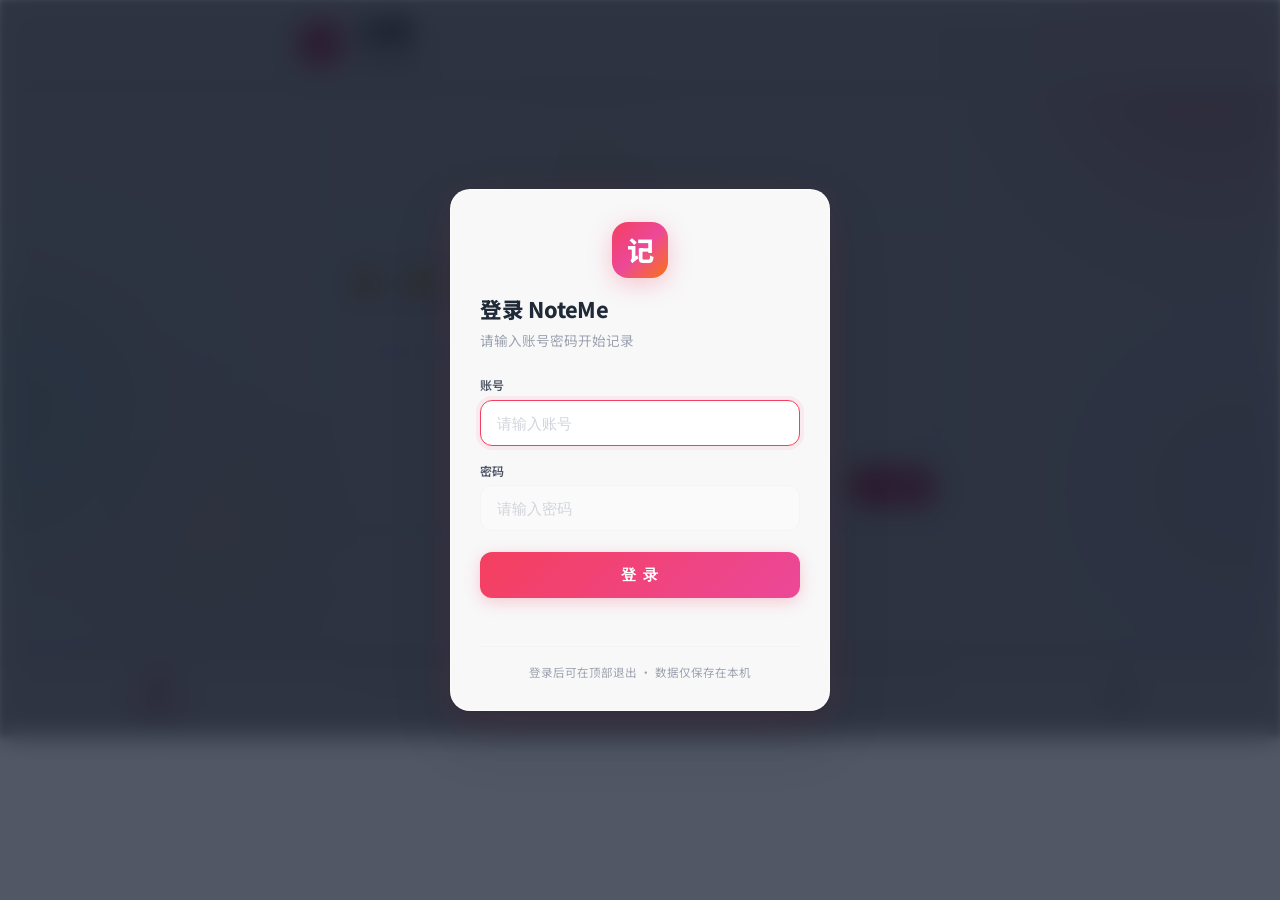
==== commit 5f6f7379: "Update index.html: merge todo content into record page, move today-record/AI-review/mindmap into tod" ====
--- a/index.html
+++ b/index.html
@@ -3538,7 +3538,45 @@
         </div>
       </div>
 
-      <!-- Today's Entries -->
+      <!-- 目标卡片 -->
+      <div class="todo-goals" id="todoGoalsCard"></div>
+
+      <!-- 四象限矩阵 -->
+      <div class="todo-matrix-card" id="todoMatrixCard"></div>
+
+      <!-- 概览卡片 -->
+      <div class="todo-summary" id="todoSummaryCard"></div>
+
+      <!-- 分组列表 -->
+      <div id="todoPageList"></div>
+    </div>
+
+    <!-- Page: 待办 -->
+    <div id="page-todo" class="page">
+      <div class="todo-page-head">
+        <div class="section-title">
+          <svg xmlns="http://www.w3.org/2000/svg" viewBox="0 0 24 24" fill="none" stroke="currentColor" stroke-width="2" stroke-linecap="round" stroke-linejoin="round" style="width:20px;height:20px;"><path d="M9 11l3 3L22 4"/><path d="M21 12v7a2 2 0 0 1-2 2H5a2 2 0 0 1-2-2V5a2 2 0 0 1 2-2h11"/></svg>
+          待办
+        </div>
+        <div class="todo-head-goals">我的目标</div>
+      </div>
+
+      <!-- 快捷添加 -->
+      <div class="todo-quickadd">
+        <div class="todo-quickadd-main">
+          <input type="text" id="todoQuickInput" placeholder="添加一条待办，回车即可保存…" onkeydown="if(event.key==='Enter'){quickAddTodo();}">
+          <button class="btn btn-primary" onclick="quickAddTodo()" style="flex-shrink: 0;">
+            <svg xmlns="http://www.w3.org/2000/svg" width="16" height="16" viewBox="0 0 24 24" fill="none" stroke="currentColor" stroke-width="2" stroke-linecap="round" stroke-linejoin="round"><line x1="12" y1="5" x2="12" y2="19"/><line x1="5" y1="12" x2="19" y2="12"/></svg>
+            添加
+          </button>
+        </div>
+        <div class="todo-quadrant-options" id="todoQuickQuadrant"></div>
+      </div>
+
+      <!-- 待办日历 -->
+      <div class="todo-calendar-card" id="todoCalendarCard"></div>
+
+      <!-- 今日记录 -->
       <div class="entries-section" id="entriesSection">
         <div class="section-header">
           <div class="section-title">
@@ -3587,44 +3625,6 @@
           </div>
         </div>
       </div>
-    </div>
-
-    <!-- Page: 待办 -->
-    <div id="page-todo" class="page">
-      <div class="todo-page-head">
-        <div class="section-title">
-          <svg xmlns="http://www.w3.org/2000/svg" viewBox="0 0 24 24" fill="none" stroke="currentColor" stroke-width="2" stroke-linecap="round" stroke-linejoin="round" style="width:20px;height:20px;"><path d="M9 11l3 3L22 4"/><path d="M21 12v7a2 2 0 0 1-2 2H5a2 2 0 0 1-2-2V5a2 2 0 0 1 2-2h11"/></svg>
-          待办
-        </div>
-        <div class="todo-head-goals">我的目标</div>
-      </div>
-
-      <!-- 目标卡片 -->
-      <div class="todo-goals" id="todoGoalsCard"></div>
-
-      <!-- 四象限矩阵 -->
-      <div class="todo-matrix-card" id="todoMatrixCard"></div>
-
-      <!-- 快捷添加 -->
-      <div class="todo-quickadd">
-        <div class="todo-quickadd-main">
-          <input type="text" id="todoQuickInput" placeholder="添加一条待办，回车即可保存…" onkeydown="if(event.key==='Enter'){quickAddTodo();}">
-          <button class="btn btn-primary" onclick="quickAddTodo()" style="flex-shrink: 0;">
-            <svg xmlns="http://www.w3.org/2000/svg" width="16" height="16" viewBox="0 0 24 24" fill="none" stroke="currentColor" stroke-width="2" stroke-linecap="round" stroke-linejoin="round"><line x1="12" y1="5" x2="12" y2="19"/><line x1="5" y1="12" x2="19" y2="12"/></svg>
-            添加
-          </button>
-        </div>
-        <div class="todo-quadrant-options" id="todoQuickQuadrant"></div>
-      </div>
-
-      <!-- 概览卡片 -->
-      <div class="todo-summary" id="todoSummaryCard"></div>
-
-      <!-- 分组列表 -->
-      <div id="todoPageList"></div>
-
-      <!-- 待办日历 -->
-      <div class="todo-calendar-card" id="todoCalendarCard"></div>
     </div>
 
     <!-- Page: 洞察 -->
@@ -8082,6 +8082,7 @@
       updateDailyCharCounter();
       loadAiDisplay();
       loadRecordMindMap();
+      renderTodoPage(); // 待办四块（目标/矩阵/概览/清单）现已并入记录页，需在此初始化渲染
       
       // 待办弹窗日期选择事件
       document.querySelectorAll('input[name="todoDate"]').forEach(radio => {
@@ -9367,13 +9368,17 @@
         });
       }
       
-      // 如果切换到待办页面，渲染待办列表
+      // 待办页（已并入：今日记录 / AI 每日复盘 / 今日脑图）
       if (pageName === 'todo') {
         renderTodoPage();
-      }
-      // 如果切换到记录页面，加载脑图
+        loadEntries();
+        loadAiDisplay();
+        loadRecordMindMap();
+      }
+      // 记录页（下方已并入：目标 / 四象限矩阵 / 概览 / 待办清单）
       if (pageName === 'record') {
         loadRecordMindMap();
+        renderTodoPage();
       }
       // 如果切换到洞察页面，加载每周脑图并刷新统计数据
       if (pageName === 'insight') {
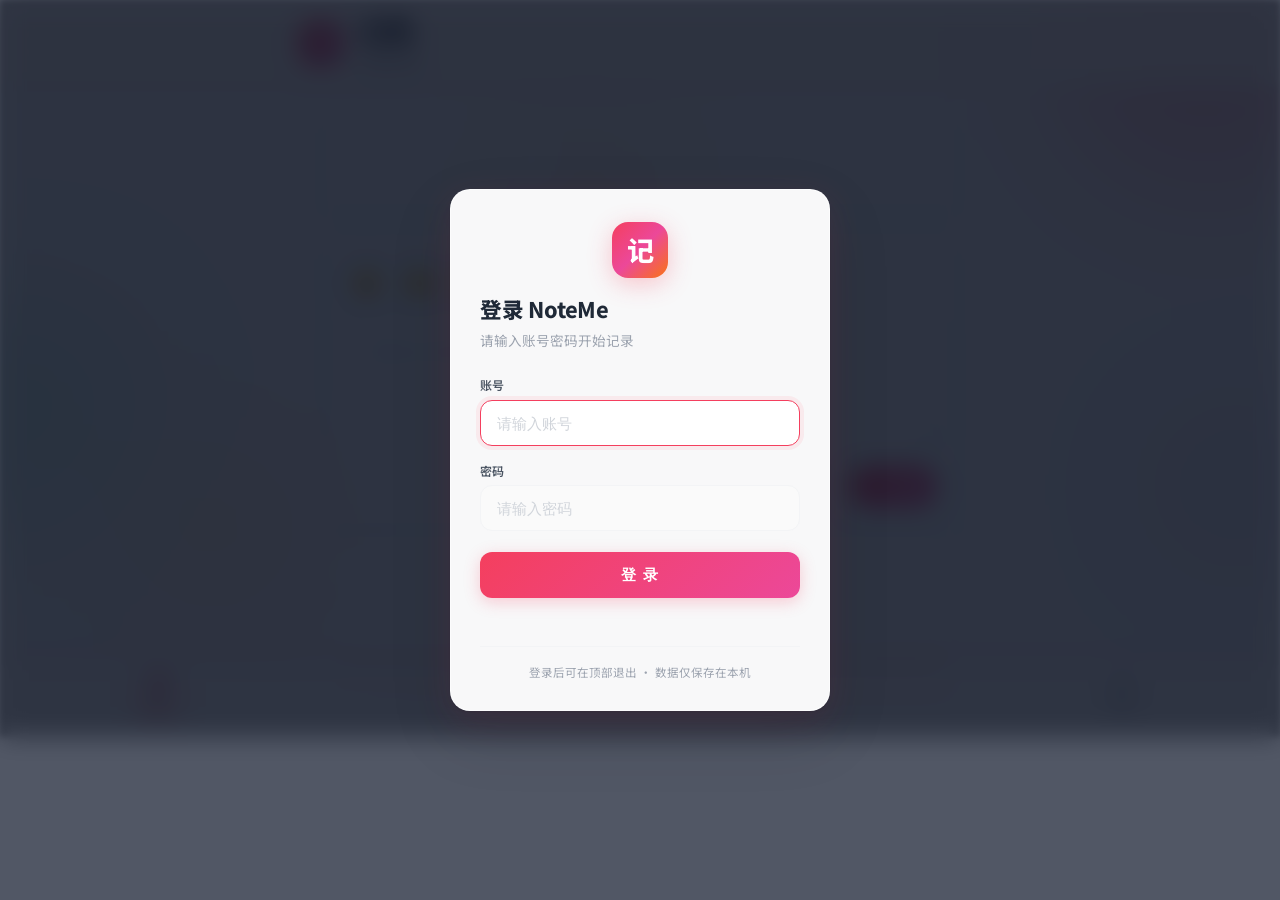
==== commit bbe99026: "Update index.html: swap bottom-nav labels (记录↔待办), rename todo page to 记录, remove 待办日历 (noteme-v17)" ====
--- a/index.html
+++ b/index.html
@@ -3556,9 +3556,8 @@
       <div class="todo-page-head">
         <div class="section-title">
           <svg xmlns="http://www.w3.org/2000/svg" viewBox="0 0 24 24" fill="none" stroke="currentColor" stroke-width="2" stroke-linecap="round" stroke-linejoin="round" style="width:20px;height:20px;"><path d="M9 11l3 3L22 4"/><path d="M21 12v7a2 2 0 0 1-2 2H5a2 2 0 0 1-2-2V5a2 2 0 0 1 2-2h11"/></svg>
-          待办
+          记录
         </div>
-        <div class="todo-head-goals">我的目标</div>
       </div>
 
       <!-- 快捷添加 -->
@@ -3572,9 +3571,6 @@
         </div>
         <div class="todo-quadrant-options" id="todoQuickQuadrant"></div>
       </div>
-
-      <!-- 待办日历 -->
-      <div class="todo-calendar-card" id="todoCalendarCard"></div>
 
       <!-- 今日记录 -->
       <div class="entries-section" id="entriesSection">
@@ -4065,11 +4061,11 @@
   <nav class="bottom-nav">
     <button class="nav-item active" onclick="switchPage('record')">
       <svg xmlns="http://www.w3.org/2000/svg" viewBox="0 0 24 24" fill="none" stroke="currentColor" stroke-width="2" stroke-linecap="round" stroke-linejoin="round"><path d="M12 20h9"/><path d="M16.5 3.5a2.121 2.121 0 0 1 3 3L7 19l-4 1 1-4L16.5 3.5z"/></svg>
-      <span>记录</span>
+      <span>待办</span>
     </button>
     <button class="nav-item" onclick="switchPage('todo')">
       <svg xmlns="http://www.w3.org/2000/svg" viewBox="0 0 24 24" fill="none" stroke="currentColor" stroke-width="2" stroke-linecap="round" stroke-linejoin="round"><path d="M9 11l3 3L22 4"/><path d="M21 12v7a2 2 0 0 1-2 2H5a2 2 0 0 1-2-2V5a2 2 0 0 1 2-2h11"/></svg>
-      <span>待办</span>
+      <span>记录</span>
     </button>
     <button class="nav-item" onclick="switchPage('insight')">
       <svg xmlns="http://www.w3.org/2000/svg" viewBox="0 0 24 24" fill="none" stroke="currentColor" stroke-width="2" stroke-linecap="round" stroke-linejoin="round"><line x1="18" y1="20" x2="18" y2="10"/><line x1="12" y1="20" x2="12" y2="4"/><line x1="6" y1="20" x2="6" y2="14"/></svg>
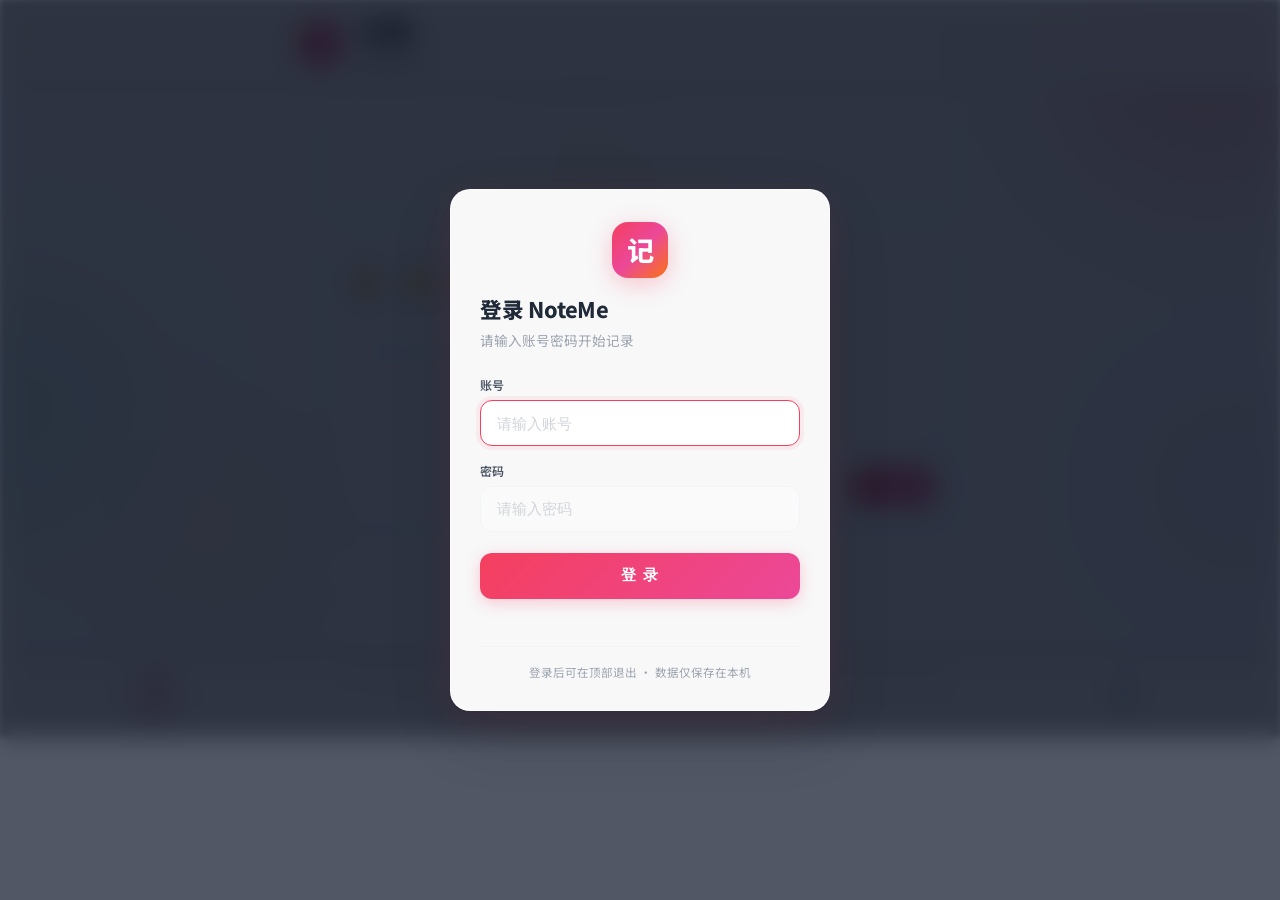
==== commit 416495f1: "Update index.html: remove duplicate 记录 header, rename nav to 记录和复盘 (noteme-v19)" ====
--- a/index.html
+++ b/index.html
@@ -3553,25 +3553,6 @@
 
     <!-- Page: 待办 -->
     <div id="page-todo" class="page">
-      <div class="todo-page-head">
-        <div class="section-title">
-          <svg xmlns="http://www.w3.org/2000/svg" viewBox="0 0 24 24" fill="none" stroke="currentColor" stroke-width="2" stroke-linecap="round" stroke-linejoin="round" style="width:20px;height:20px;"><path d="M9 11l3 3L22 4"/><path d="M21 12v7a2 2 0 0 1-2 2H5a2 2 0 0 1-2-2V5a2 2 0 0 1 2-2h11"/></svg>
-          记录
-        </div>
-      </div>
-
-      <!-- 快捷添加 -->
-      <div class="todo-quickadd">
-        <div class="todo-quickadd-main">
-          <input type="text" id="todoQuickInput" placeholder="添加一条待办，回车即可保存…" onkeydown="if(event.key==='Enter'){quickAddTodo();}">
-          <button class="btn btn-primary" onclick="quickAddTodo()" style="flex-shrink: 0;">
-            <svg xmlns="http://www.w3.org/2000/svg" width="16" height="16" viewBox="0 0 24 24" fill="none" stroke="currentColor" stroke-width="2" stroke-linecap="round" stroke-linejoin="round"><line x1="12" y1="5" x2="12" y2="19"/><line x1="5" y1="12" x2="19" y2="12"/></svg>
-            添加
-          </button>
-        </div>
-        <div class="todo-quadrant-options" id="todoQuickQuadrant"></div>
-      </div>
-
       <!-- 今日记录 -->
       <div class="entries-section" id="entriesSection">
         <div class="section-header">
@@ -4065,7 +4046,7 @@
     </button>
     <button class="nav-item" onclick="switchPage('todo')">
       <svg xmlns="http://www.w3.org/2000/svg" viewBox="0 0 24 24" fill="none" stroke="currentColor" stroke-width="2" stroke-linecap="round" stroke-linejoin="round"><path d="M9 11l3 3L22 4"/><path d="M21 12v7a2 2 0 0 1-2 2H5a2 2 0 0 1-2-2V5a2 2 0 0 1 2-2h11"/></svg>
-      <span>记录</span>
+      <span>记录和复盘</span>
     </button>
     <button class="nav-item" onclick="switchPage('insight')">
       <svg xmlns="http://www.w3.org/2000/svg" viewBox="0 0 24 24" fill="none" stroke="currentColor" stroke-width="2" stroke-linecap="round" stroke-linejoin="round"><line x1="18" y1="20" x2="18" y2="10"/><line x1="12" y1="20" x2="12" y2="4"/><line x1="6" y1="20" x2="6" y2="14"/></svg>
@@ -5148,9 +5129,6 @@
 
       // 渲染四象限矩阵
       renderTodoMatrix();
-
-      // 渲染快捷添加的象限选择
-      renderQuadrantChips('todoQuickQuadrant', selectedQuickQuadrant, 'selectQuickQuadrant');
 
       // 概览统计
       const total = todos.length;
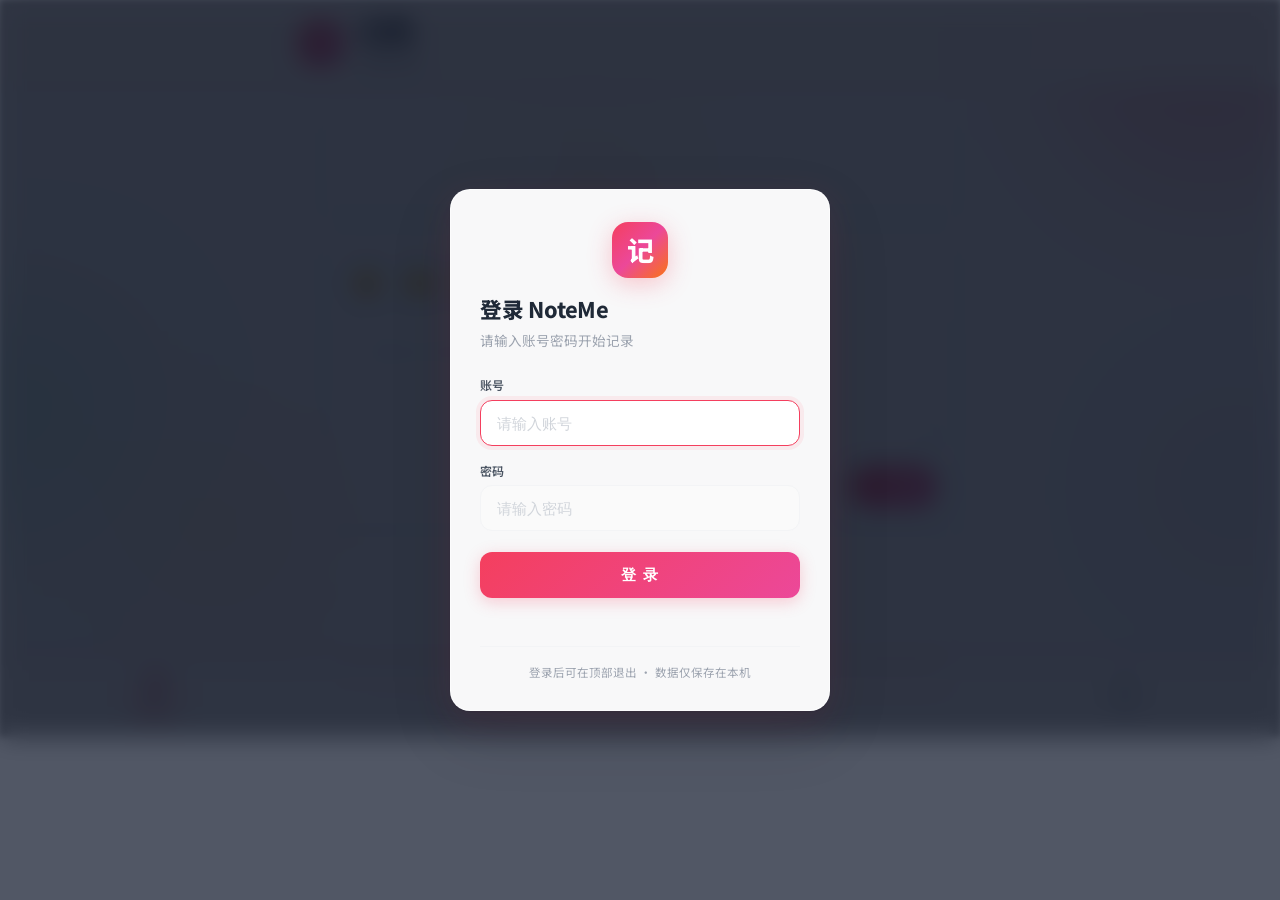
==== commit 4b9b81ff: "Update index.html: todo grouping by createdDate, inline edit, icon picker (noteme-v20)" ====
--- a/index.html
+++ b/index.html
@@ -1876,7 +1876,96 @@
       background: #F9FAFB;
       color: #6B7280;
     }
-    
+    /* 待办图标按钮 */
+    .todo-icon-btn {
+      width: 26px;
+      height: 26px;
+      flex-shrink: 0;
+      display: flex;
+      align-items: center;
+      justify-content: center;
+      font-size: 1.1rem;
+      cursor: pointer;
+      border-radius: 6px;
+      transition: background 0.2s;
+      user-select: none;
+    }
+    .todo-icon-btn:hover {
+      background: var(--bg-tertiary);
+    }
+    /* 待办文字可编辑态 */
+    .todo-text {
+      cursor: text;
+    }
+    .todo-text.editing {
+      background: #fff;
+      border: 1px solid var(--primary);
+      border-radius: 6px;
+      padding: 0.2rem 0.4rem;
+      outline: none;
+      cursor: text;
+    }
+    /* 来源日期标注 */
+    .todo-source-note {
+      color: #9ca3af;
+      font-size: 0.72rem;
+      margin-left: 2px;
+    }
+    /* 分组条数 */
+    .todo-group-count {
+      font-size: 0.75rem;
+      color: var(--text-muted);
+      margin: 0.15rem 0 0.45rem 0.3rem;
+    }
+    /* 图标选择器浮层 */
+    .icon-picker {
+      position: fixed;
+      left: 50%;
+      top: 50%;
+      transform: translate(-50%, -50%);
+      background: #fff;
+      border-radius: 16px;
+      padding: 1rem;
+      z-index: 9999;
+      box-shadow: 0 24px 64px rgba(0,0,0,0.22);
+      display: none;
+      width: min(320px, 90vw);
+      border: 1px solid rgba(0,0,0,0.06);
+    }
+    .icon-picker.active { display: block; }
+    .icon-picker-title {
+      font-size: 0.85rem;
+      font-weight: 600;
+      margin-bottom: 0.6rem;
+      color: var(--text-primary);
+    }
+    .icon-picker-grid {
+      display: grid;
+      grid-template-columns: repeat(6, 1fr);
+      gap: 0.25rem;
+    }
+    .icon-picker-grid button {
+      font-size: 1.3rem;
+      aspect-ratio: 1;
+      border: none;
+      background: transparent;
+      border-radius: 8px;
+      cursor: pointer;
+      transition: background 0.15s;
+    }
+    .icon-picker-grid button:hover { background: var(--bg-tertiary); }
+    .icon-picker-close {
+      margin-top: 0.75rem;
+      width: 100%;
+      padding: 0.5rem;
+      border: 1px solid var(--border);
+      background: var(--bg-secondary);
+      border-radius: 8px;
+      cursor: pointer;
+      font-size: 0.85rem;
+      color: var(--text-secondary);
+    }
+
     /* 待办弹窗日期选项 */
     .todo-date-options {
       display: grid;
@@ -5087,9 +5176,12 @@
     // ═══════════════════════════════════════════
 
     // 计算目标日期与今天的偏移分组
+    // 分组依据：待办"创建日期" createdDate（昨天建的未完成就归"昨天"，不在今天下面）
     function todoBucketInfo(dateStr) {
       const today = getTodayStr();
-      if (dateStr < today) return { key: 0, label: '逾期', overdue: true };
+      const yesterday = addDaysStr(today, -1);
+      if (dateStr < yesterday) return { key: 0, label: '逾期', overdue: true };
+      if (dateStr === yesterday) return { key: -1, label: '昨天' };
       if (dateStr === today) return { key: 1, label: '今天' };
       const tomorrow = addDaysStr(today, 1);
       if (dateStr === tomorrow) return { key: 2, label: '明天' };
@@ -5141,23 +5233,24 @@
         <div class="todo-progress"><div style="width:${pct}%;"></div></div>
       `;
 
-      // 未完成按分组
+      // 未完成按"创建日期"分组（昨天创建的未完成归"昨天"，不混在"今天"下面）
       const activeTodos = todos.filter(t => !t.completed);
       const buckets = {};
       activeTodos.forEach(t => {
-        const info = todoBucketInfo(t.date);
+        const info = todoBucketInfo(t.createdDate || t.date);
         if (!buckets[info.key]) buckets[info.key] = { label: info.label, overdue: !!info.overdue, items: [] };
         buckets[info.key].items.push(t);
       });
 
-      const order = [0, 1, 2, 3, 4];
+      const order = [0, -1, 1, 2, 3, 4];
       let html = '';
       order.forEach(k => {
         if (!buckets[k]) return;
         const b = buckets[k];
         const cls = b.overdue ? 'todo-group-title is-overdue' : 'todo-group-title';
         html += `<div class="todo-group">
-          <div class="${cls}"><span class="dot"></span>${b.label}<span class="cnt">${b.items.length}</span></div>
+          <div class="${cls}"><span class="dot"></span>${b.label}</div>
+          <div class="todo-group-count">共 ${b.items.length} 条</div>
           ${b.items.map(t => renderTodoItem(t)).join('')}
         </div>`;
       });
@@ -5551,23 +5644,26 @@
       const checkedClass = todo.completed ? 'todo-item-checked' : '';
       const qCls = quadrantCls(todo.quadrant);
       const qLabel = quadrantLabel(todo.quadrant);
-
-      // 判断是否需要显示来源日期标注（目标日期和创建日期不同，如"明天"的待办）
+      const icon = todo.icon || '📝';
+
+      // 来源日期标注：若不是"今天"创建的（即前几天设的），显示（设置至X月X日）
       let sourceNote = '';
-      if (todo.createdDate && todo.createdDate !== todo.date) {
-        const d = new Date(todo.createdDate);
-        sourceNote = `<span style="color: #9ca3af; font-size: 0.75rem;">（设置自${d.getMonth() + 1}月${d.getDate()}日）</span>`;
+      const today = getTodayStr();
+      if (todo.createdDate && todo.createdDate !== today) {
+        const d = new Date(todo.createdDate + 'T00:00:00');
+        sourceNote = `<span class="todo-source-note">（设置至${d.getMonth() + 1}月${d.getDate()}日）</span>`;
       }
 
       return `
         <div class="todo-item ${checkedClass}" id="todo-item-${todo.id}">
+          <div class="todo-icon-btn" onclick="event.stopPropagation(); openIconPicker('${todo.id}')" title="点击选择图标">${icon}</div>
           <div class="todo-q-marker ${qCls}" onclick="event.stopPropagation(); cycleTodoQuadrant('${todo.id}')" title="${qLabel || '点击设置分类'}"></div>
           <label class="todo-checkbox" onclick="event.stopPropagation(); toggleTodo('${todo.id}')">
             <input type="checkbox" ${todo.completed ? 'checked' : ''}>
             <span class="checkmark"></span>
           </label>
-          <span class="todo-text">
-            ${todo.timeHint ? `<span class="todo-time">${todo.timeHint}</span> ` : ''}${todo.text}${sourceNote}
+          <span class="todo-text" onclick="event.stopPropagation(); editTodoText('${todo.id}', this)" title="点击修改文字">
+            ${todo.timeHint ? `<span class="todo-time">${todo.timeHint}</span> ` : ''}${escapeHtml(todo.text)}${sourceNote}
           </span>
           <div class="todo-q-badge ${qCls}" onclick="event.stopPropagation(); cycleTodoQuadrant('${todo.id}')" title="点击切换分类">${qLabel || '未分类'}</div>
           <button class="todo-delete" onclick="event.stopPropagation(); deleteTodo('${todo.id}')">✕</button>
@@ -5594,6 +5690,90 @@
       syncTodosToCloud();
     }
     
+    // 内联编辑待办文字（点击文字即可修改）
+    function editTodoText(id, el) {
+      const todo = todos.find(t => t.id === id);
+      if (!todo) return;
+      if (el.isContentEditable) { el.focus(); return; }
+      const original = todo.text;
+      el.contentEditable = 'true';
+      el.classList.add('editing');
+      el.focus();
+      const range = document.createRange();
+      range.selectNodeContents(el);
+      const sel = window.getSelection();
+      sel.removeAllRanges();
+      sel.addRange(range);
+
+      const finish = (save) => {
+        el.contentEditable = 'false';
+        el.classList.remove('editing');
+        el.onblur = null;
+        el.onkeydown = null;
+        const newText = el.textContent.trim();
+        if (save && newText && newText !== original) {
+          todo.text = newText;
+          saveTodos();
+        }
+        renderTodoBanner();
+        renderTodoList();
+        renderTodoPage();
+        syncTodosToCloud();
+      };
+      el.onblur = () => finish(true);
+      el.onkeydown = (e) => {
+        if (e.key === 'Enter') { e.preventDefault(); finish(true); }
+        else if (e.key === 'Escape') { e.preventDefault(); el.textContent = original; finish(false); }
+      };
+    }
+
+    // 待办图标选择
+    const TODO_ICONS = ['📝','📌','✅','💡','🔥','⭐','📚','💪','🏃','🍎','💰','📞','✉️','🎯','🧠','❤️','🛒','✈️','🏥','⏰','🎨','🎵','🌟','🐱'];
+    let _iconPickerBound = false;
+    function openIconPicker(id) {
+      const todo = todos.find(t => t.id === id);
+      if (!todo) return;
+      let picker = document.getElementById('todoIconPicker');
+      if (!picker) {
+        picker = document.createElement('div');
+        picker.id = 'todoIconPicker';
+        picker.className = 'icon-picker';
+        document.body.appendChild(picker);
+        if (!_iconPickerBound) {
+          _iconPickerBound = true;
+          document.addEventListener('click', (e) => {
+            const p = document.getElementById('todoIconPicker');
+            if (p && p.classList.contains('active') && !p.contains(e.target)) {
+              closeIconPicker();
+            }
+          });
+        }
+      }
+      picker.innerHTML =
+        '<div class="icon-picker-title">选择图标</div>' +
+        '<div class="icon-picker-grid">' +
+          TODO_ICONS.map(em => `<button type="button" onclick="selectTodoIcon('${id}','${em}')">${em}</button>`).join('') +
+        '</div>' +
+        '<button type="button" class="icon-picker-close" onclick="closeIconPicker()">取消</button>';
+      picker.classList.add('active');
+    }
+    function selectTodoIcon(id, em) {
+      const todo = todos.find(t => t.id === id);
+      if (todo) {
+        todo.icon = em;
+        saveTodos();
+        renderTodoBanner();
+        renderTodoList();
+        renderTodoPage();
+        syncTodosToCloud();
+      }
+      closeIconPicker();
+    }
+    function closeIconPicker() {
+      const p = document.getElementById('todoIconPicker');
+      if (p) p.classList.remove('active');
+    }
+
     // 打开设置待办弹窗
     let pendingTodoEntryId = null;
     let pendingTodoText = '';
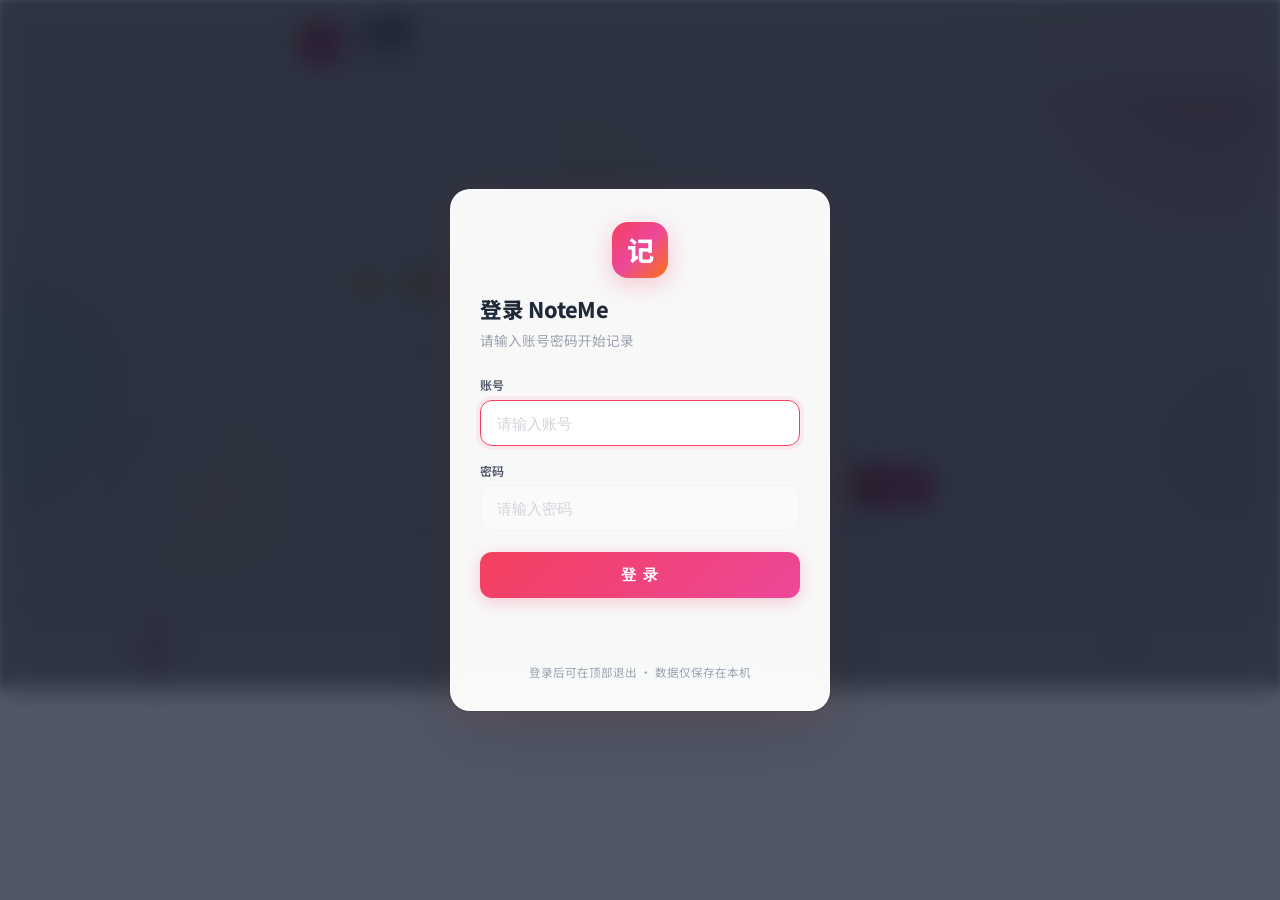
==== commit 87a17ba8: "Update index.html: remove todo summary card from record page (noteme-v21)" ====
--- a/index.html
+++ b/index.html
@@ -3033,43 +3033,6 @@
     .todo-quickadd input:focus {
       border-color: var(--cta);
     }
-    .todo-summary {
-      margin: 0.25rem 1rem 1rem;
-      padding: 1rem 1.1rem;
-      background: linear-gradient(135deg, var(--cta-pale) 0%, var(--cta-soft) 100%);
-      border-radius: var(--radius-lg);
-      position: relative;
-      overflow: hidden;
-    }
-    .todo-summary-num {
-      font-size: 2rem;
-      font-weight: 800;
-      color: var(--cta);
-      line-height: 1;
-    }
-    .todo-summary-num small {
-      font-size: 0.95rem;
-      font-weight: 600;
-      color: var(--text-secondary);
-    }
-    .todo-summary-label {
-      font-size: 0.78rem;
-      color: var(--text-secondary);
-      margin-top: 0.35rem;
-    }
-    .todo-progress {
-      height: 8px;
-      background: rgba(255,255,255,0.55);
-      border-radius: 4px;
-      overflow: hidden;
-      margin-top: 0.85rem;
-    }
-    .todo-progress > div {
-      height: 100%;
-      background: var(--gradient-cta);
-      border-radius: 4px;
-      transition: width 0.4s ease;
-    }
     .todo-group {
       margin: 0 1rem 1.1rem;
     }
@@ -3632,9 +3595,6 @@
 
       <!-- 四象限矩阵 -->
       <div class="todo-matrix-card" id="todoMatrixCard"></div>
-
-      <!-- 概览卡片 -->
-      <div class="todo-summary" id="todoSummaryCard"></div>
 
       <!-- 分组列表 -->
       <div id="todoPageList"></div>
@@ -5210,7 +5170,6 @@
     // 渲染待办整页
     function renderTodoPage() {
       const listEl = document.getElementById('todoPageList');
-      const summaryEl = document.getElementById('todoSummaryCard');
       if (!listEl) return;
 
       // 渲染目标卡片
@@ -5221,17 +5180,6 @@
 
       // 渲染四象限矩阵
       renderTodoMatrix();
-
-      // 概览统计
-      const total = todos.length;
-      const done = todos.filter(t => t.completed).length;
-      const active = total - done;
-      const pct = total === 0 ? 0 : Math.round((done / total) * 100);
-      summaryEl.innerHTML = `
-        <div class="todo-summary-num">${active}<small> / ${total} 项待办</small></div>
-        <div class="todo-summary-label">已完成 ${done} 项 · 整体进度 ${pct}%</div>
-        <div class="todo-progress"><div style="width:${pct}%;"></div></div>
-      `;
 
       // 未完成按"创建日期"分组（昨天创建的未完成归"昨天"，不混在"今天"下面）
       const activeTodos = todos.filter(t => !t.completed);
